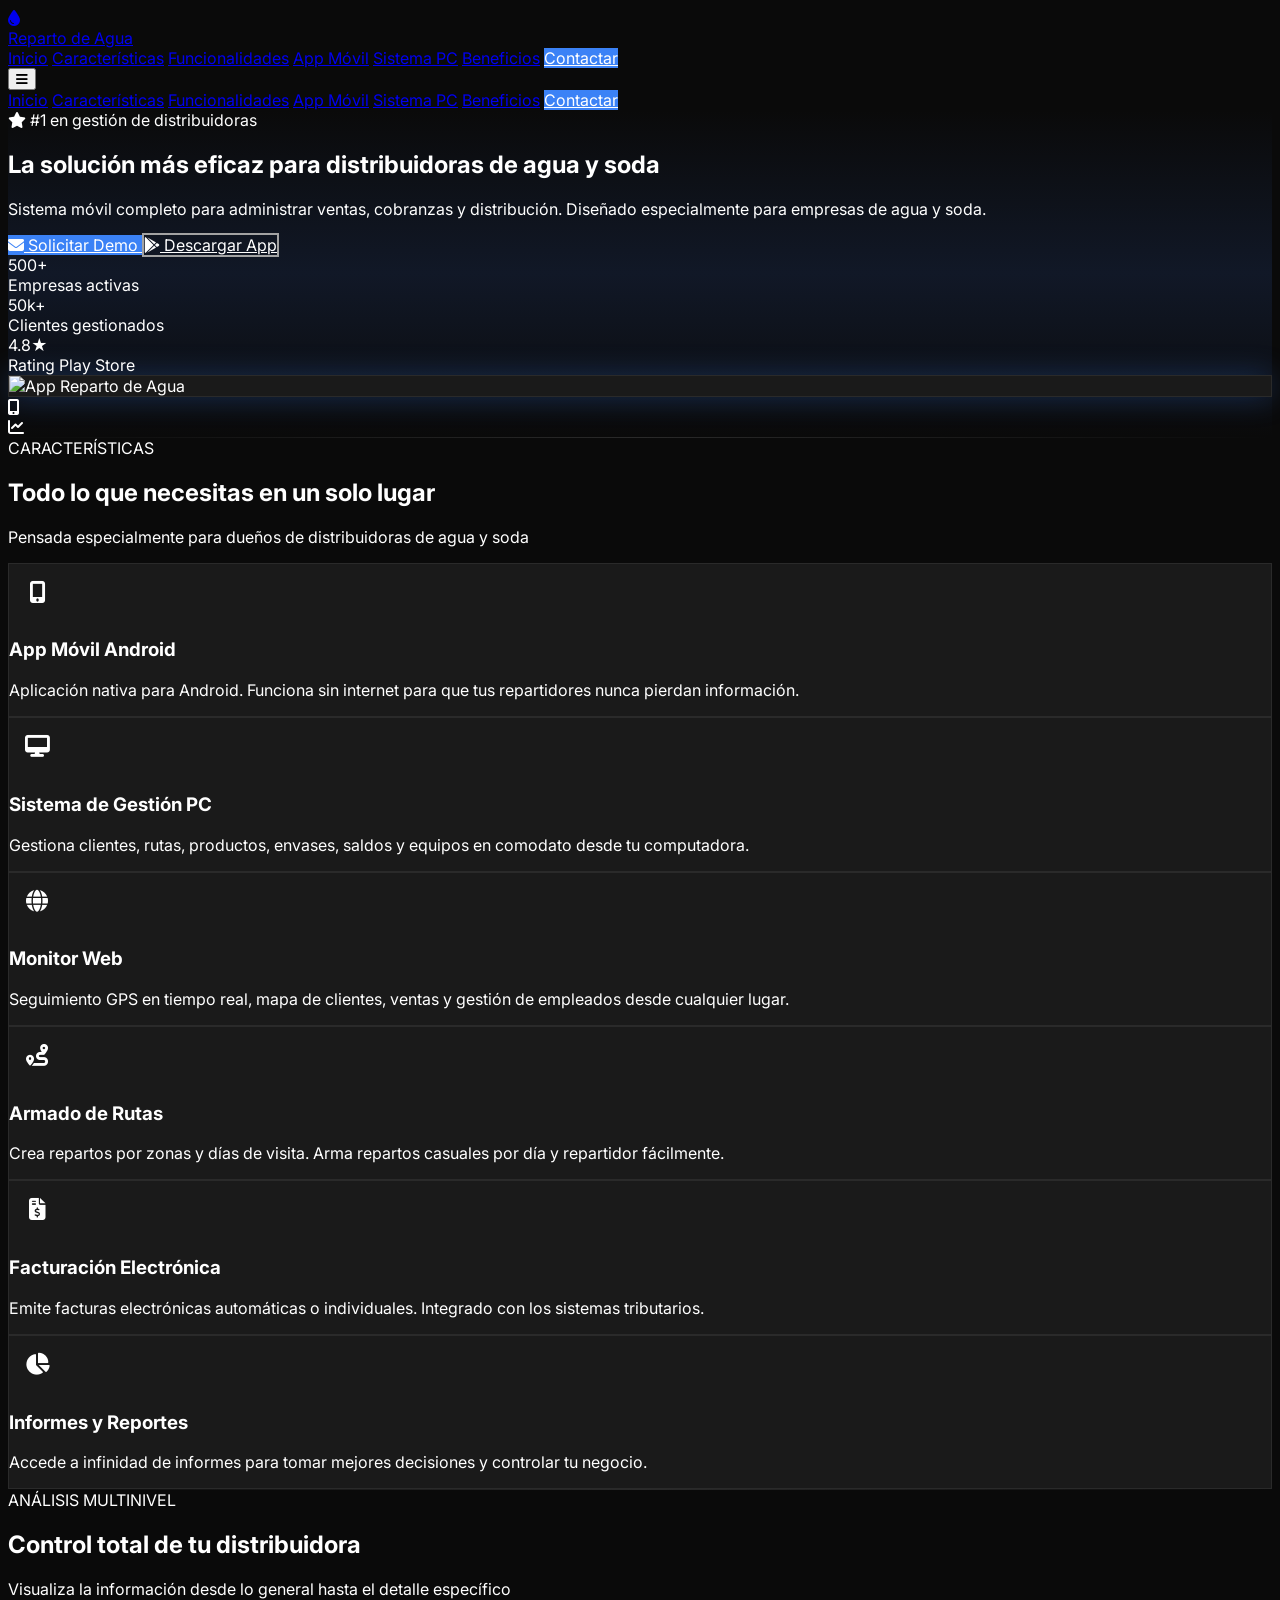
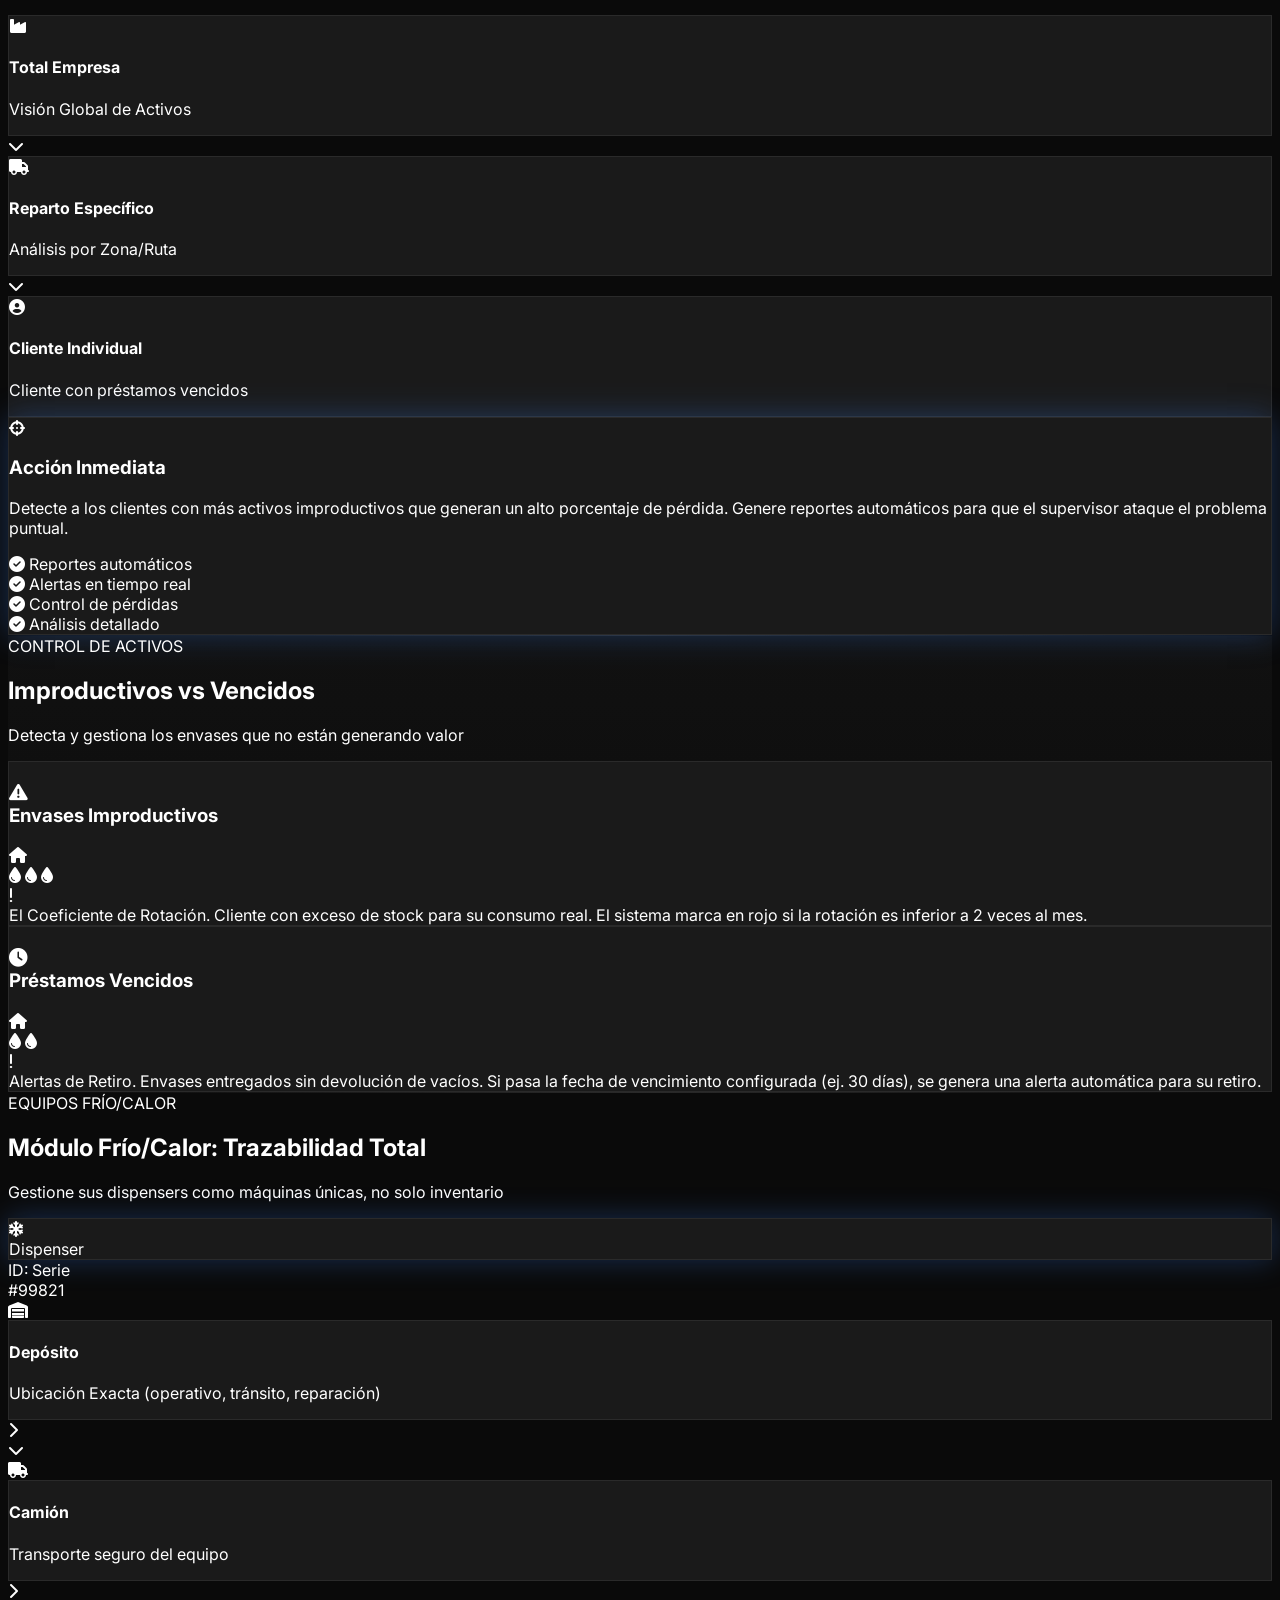
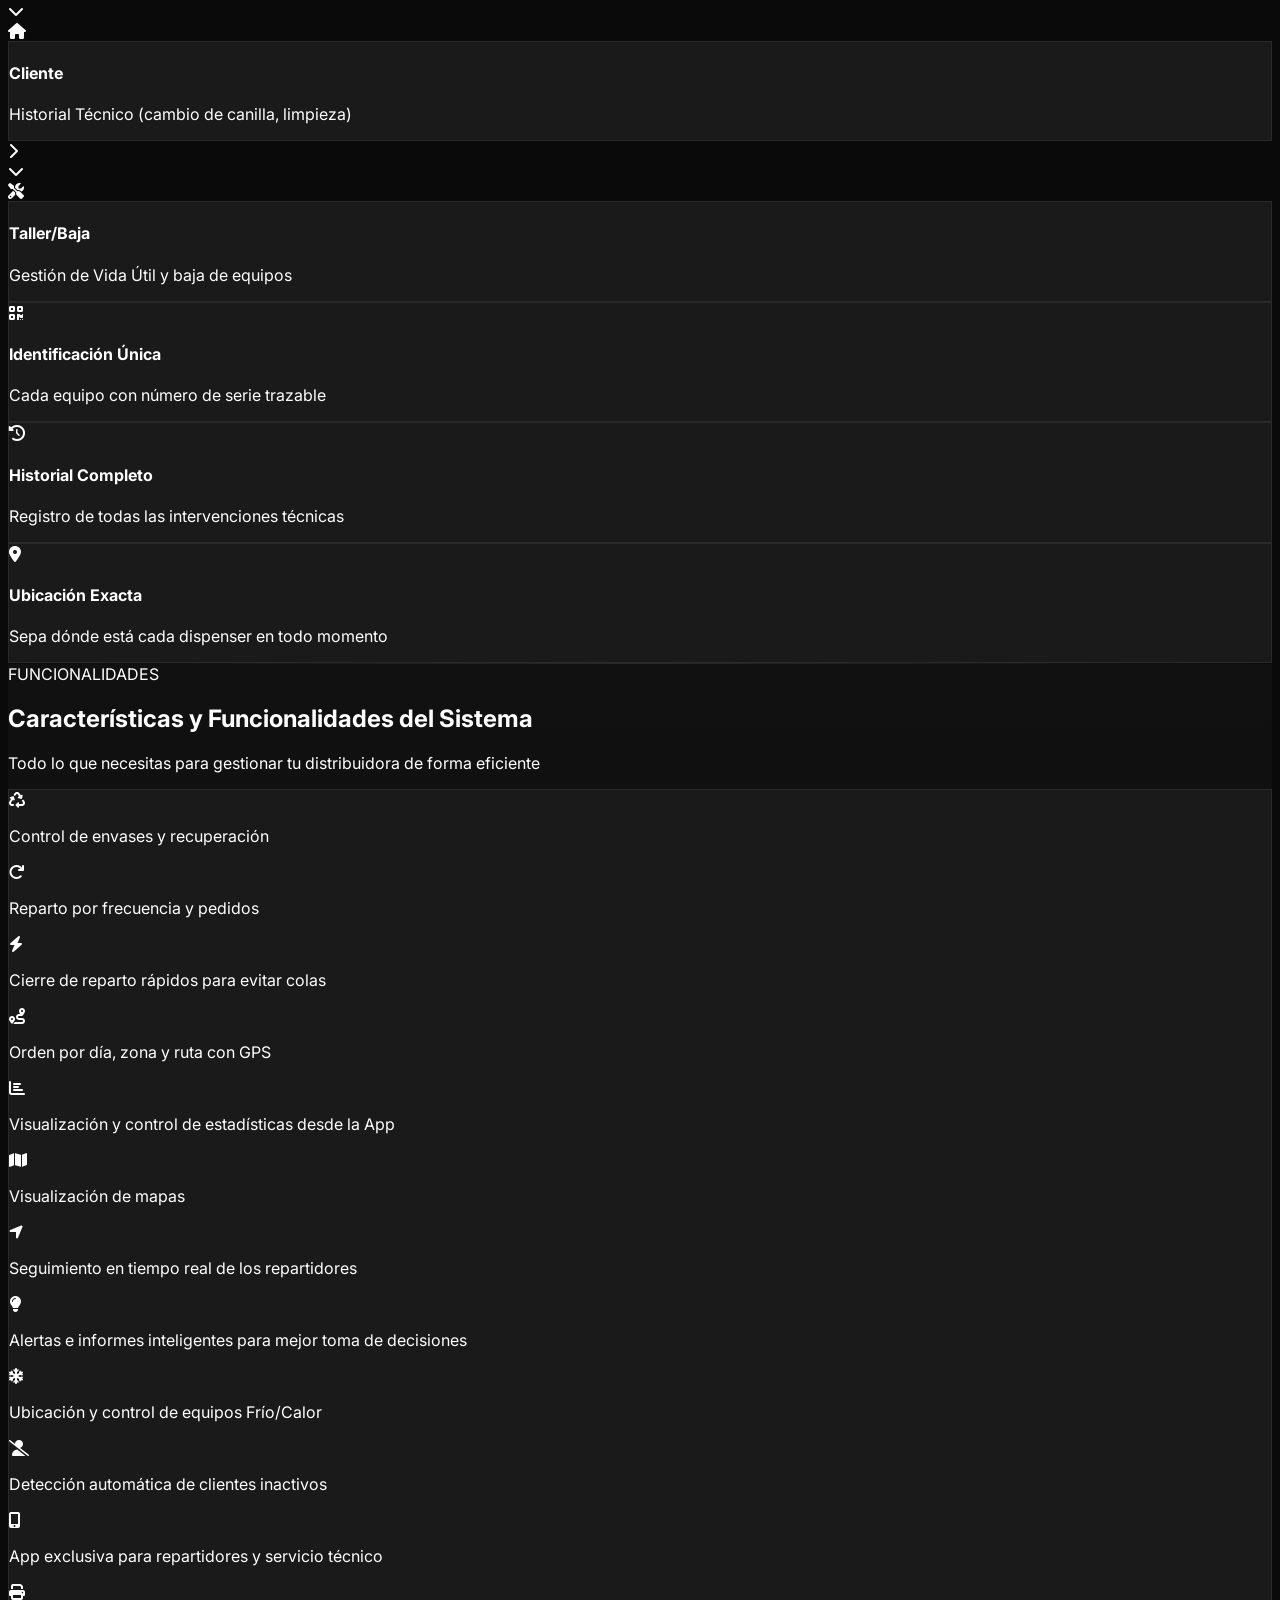
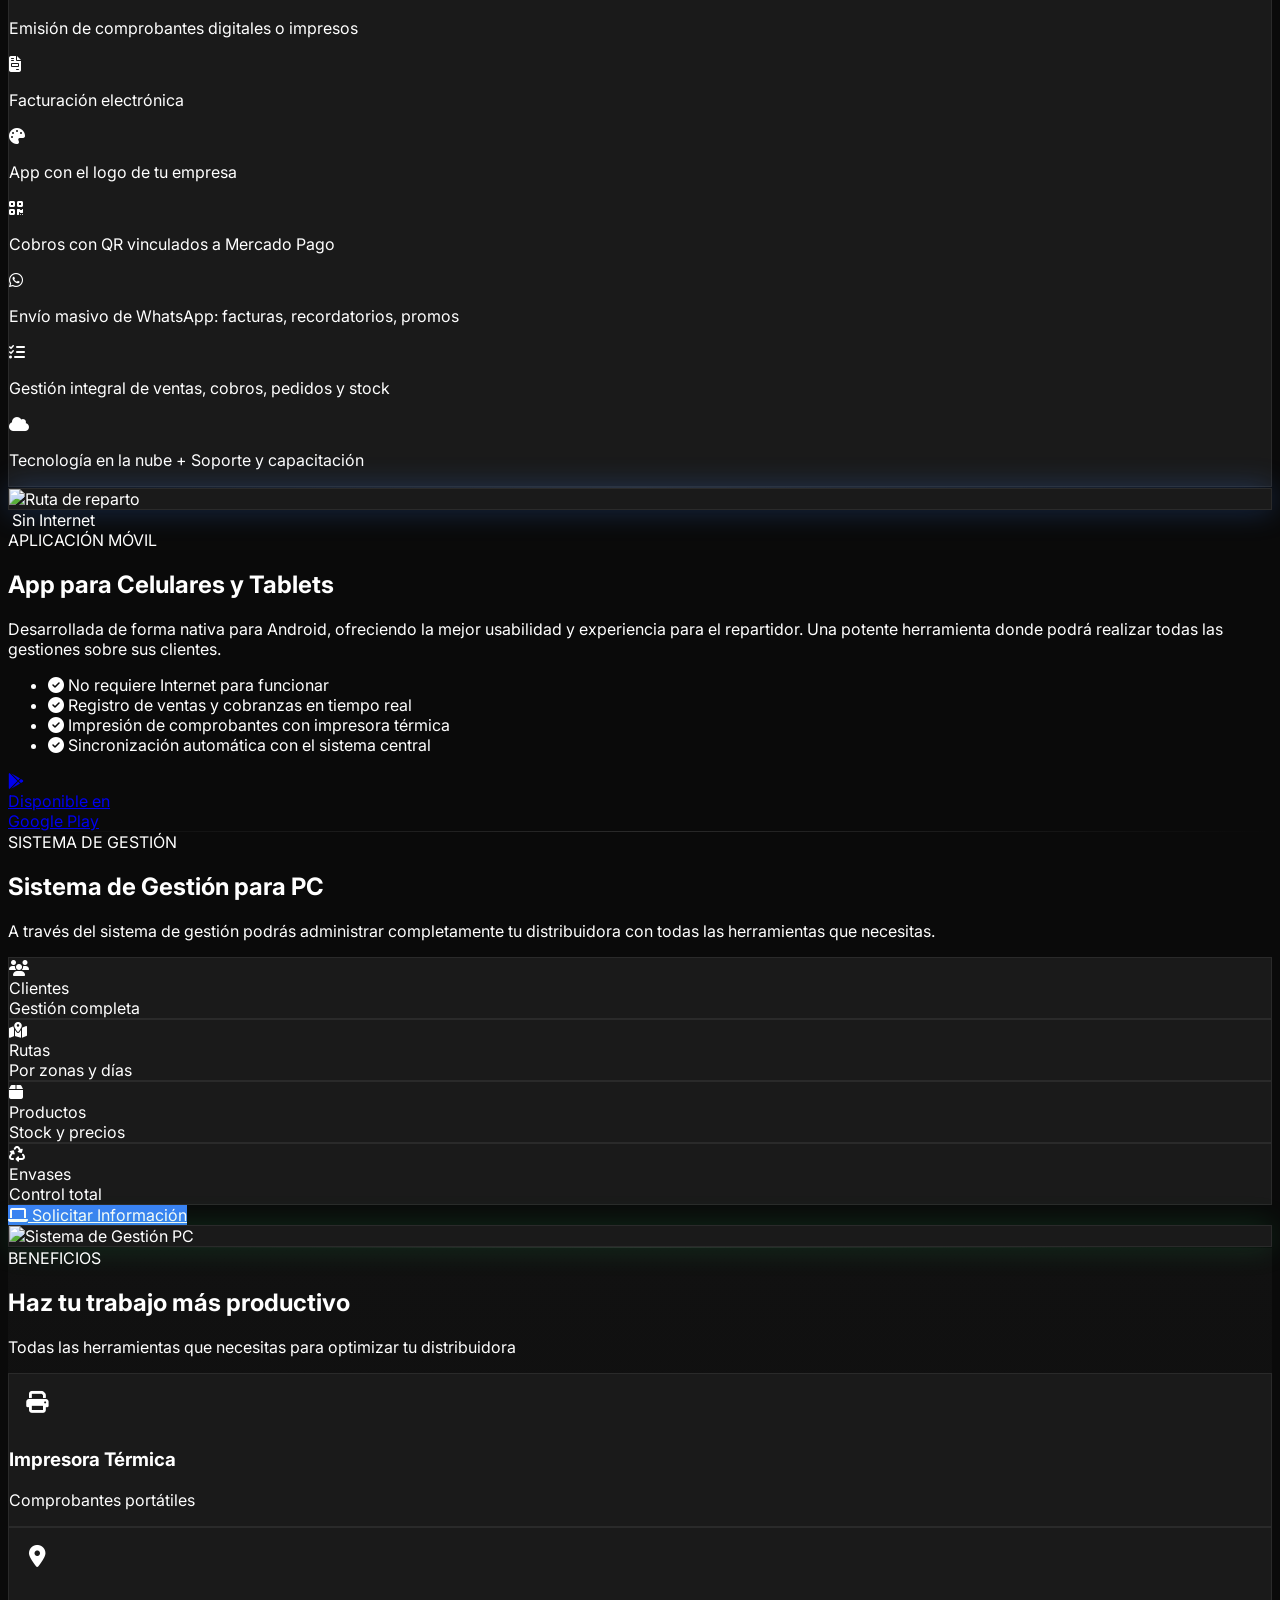
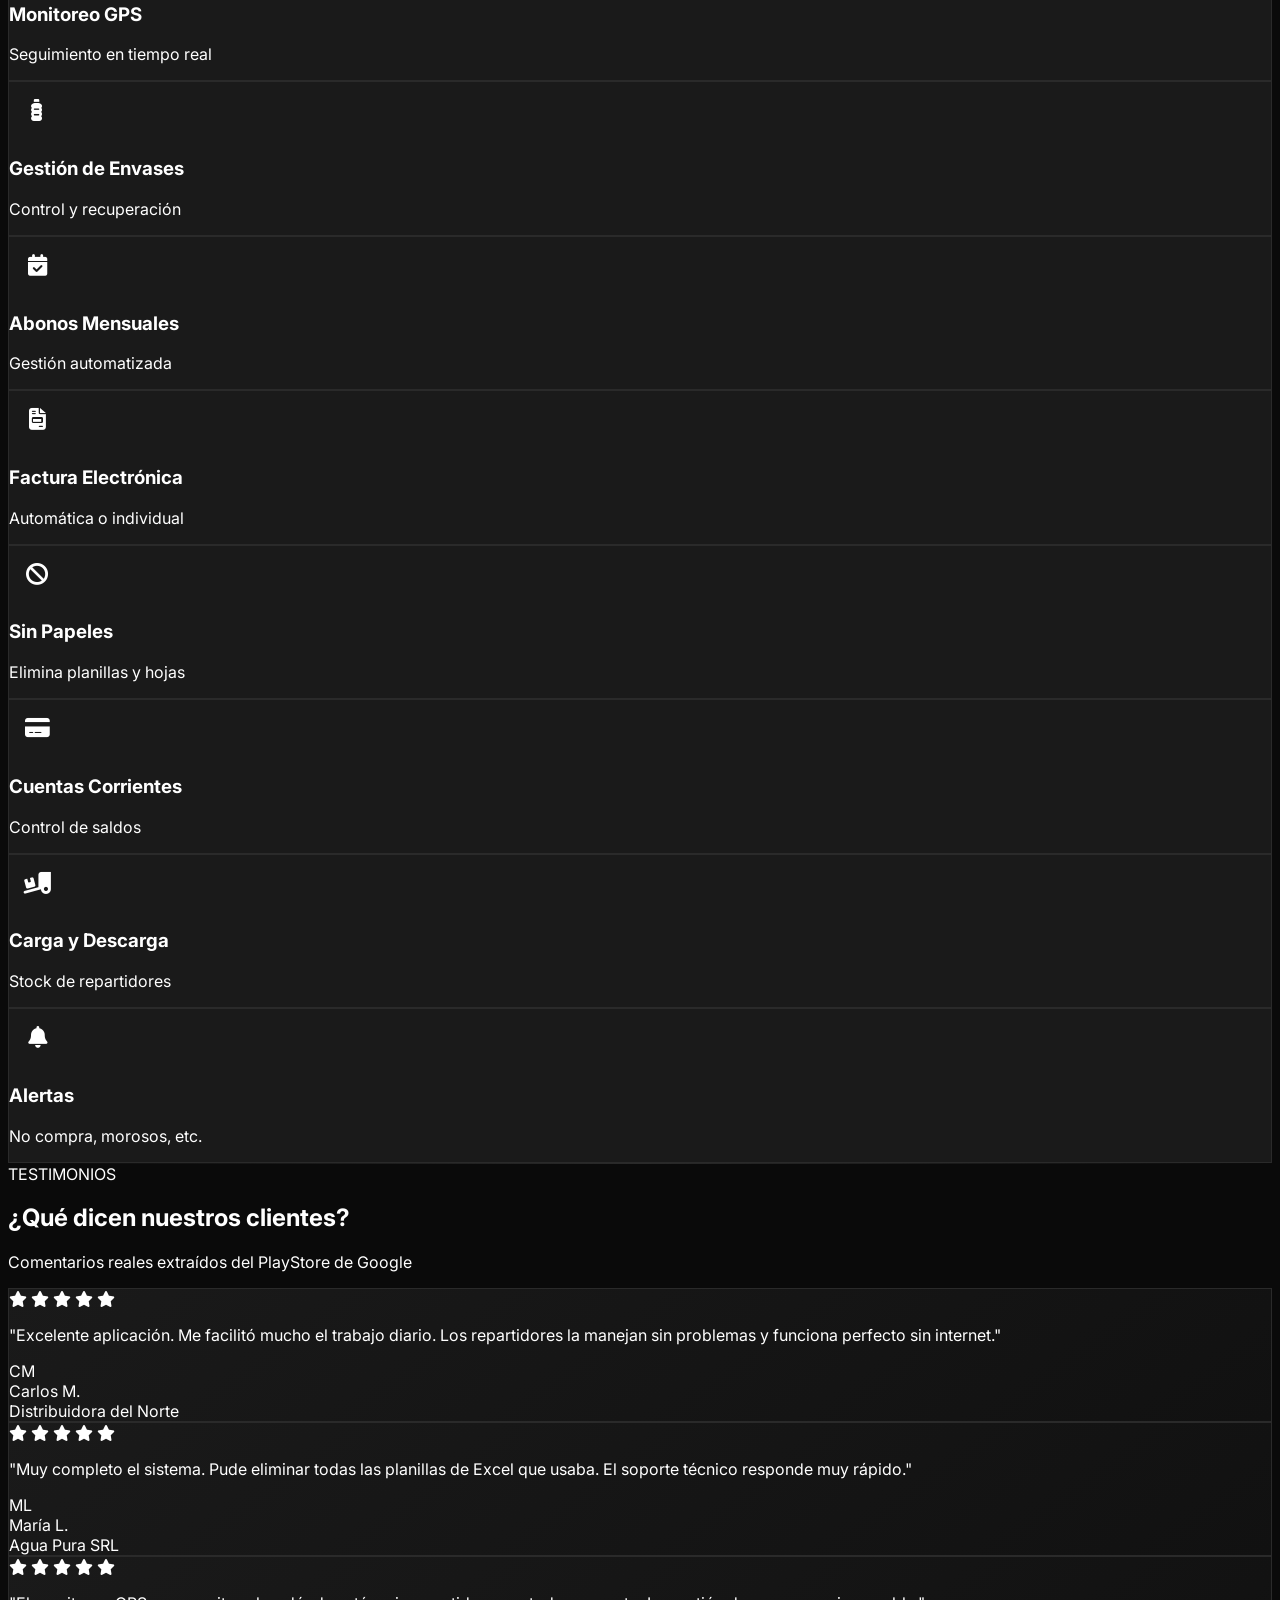
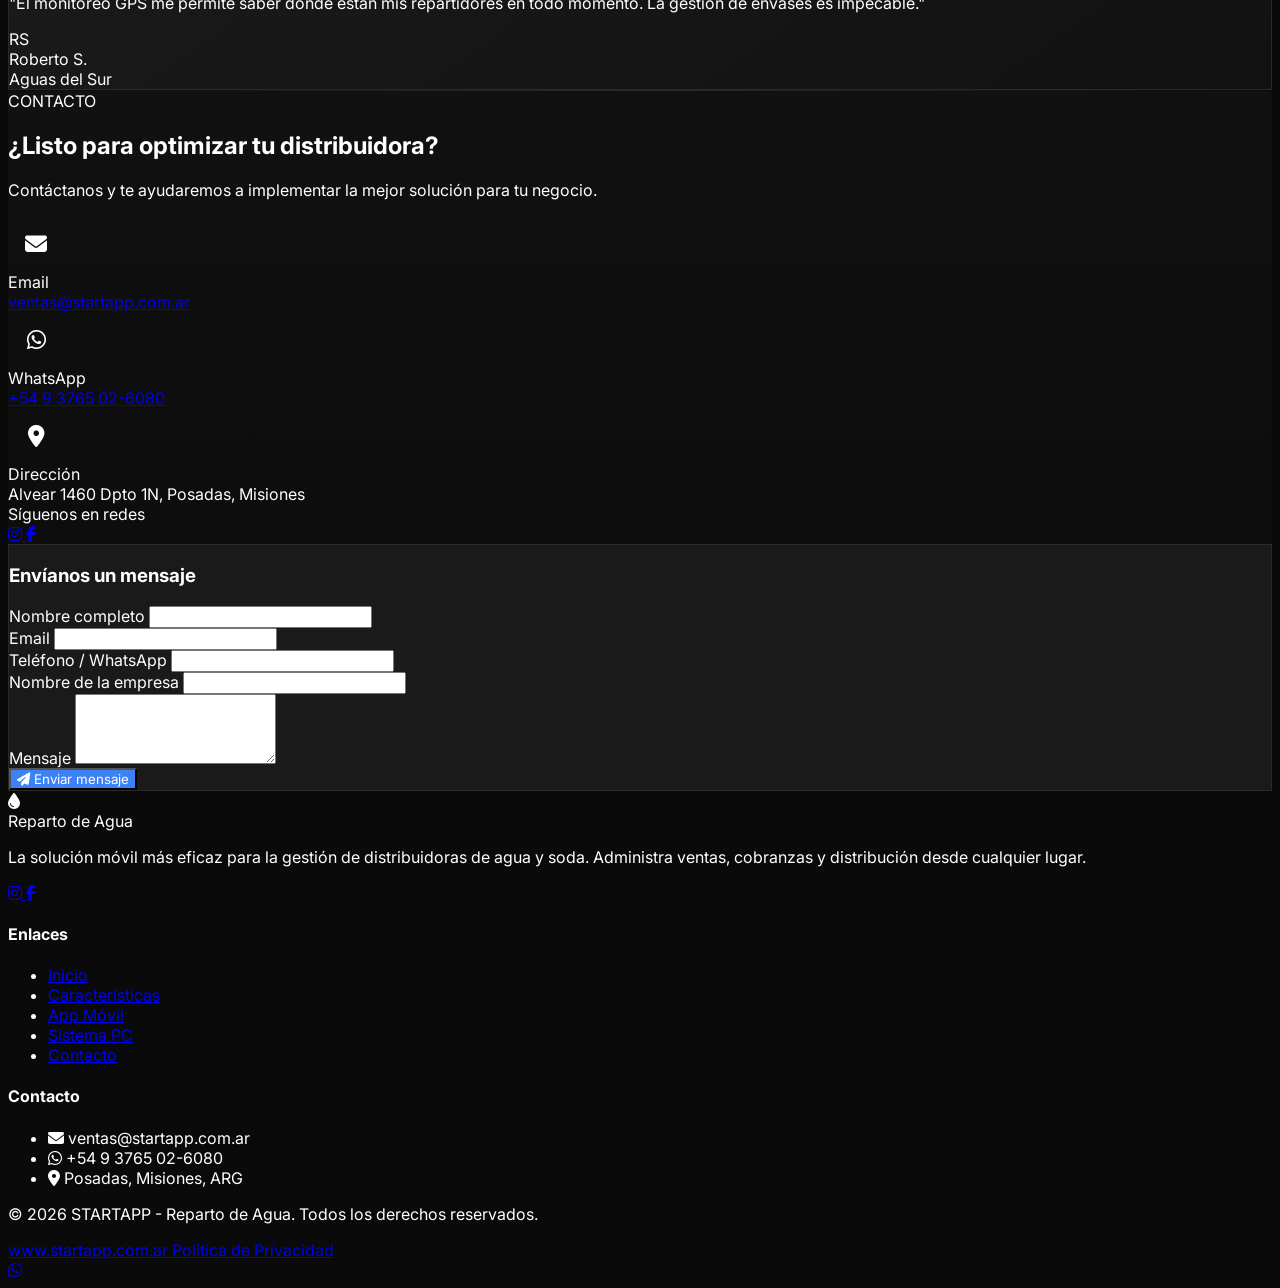
==== Reparto/home.html @ 6423d53f "Cambios" ====
<!DOCTYPE html>
<html lang="es">
<head>
    <meta charset="UTF-8">
    <meta name="viewport" content="width=device-width, initial-scale=1.0">
    <meta name="description" content="Reparto de Agua - La solución móvil más eficaz para la gestión de distribuidoras de agua y soda. Sistema de gestión, app móvil y monitoreo GPS.">
    <meta name="keywords" content="reparto de agua, distribuidora de agua, software de gestión, app repartidores, soda, envases">
    <title>Reparto de Agua | Gestión de Distribuidoras de Agua y Soda</title>
    
    <!-- Tailwind CSS CDN -->
    <script src="https://cdn.tailwindcss.com"></script>
    
    <!-- Google Fonts - Inter -->
    <link rel="preconnect" href="https://fonts.googleapis.com">
    <link rel="preconnect" href="https://fonts.gstatic.com" crossorigin>
    <link href="https://fonts.googleapis.com/css2?family=Inter:wght@300;400;500;600;700;800&display=swap" rel="stylesheet">
    
    <!-- Font Awesome para iconos -->
    <link rel="stylesheet" href="https://cdnjs.cloudflare.com/ajax/libs/font-awesome/6.5.1/css/all.min.css">
    
    <style>
        * {
            font-family: 'Inter', sans-serif;
        }
        
        :root {
            --bg-primary: #0a0a0a;
            --bg-secondary: #111111;
            --bg-card: #1a1a1a;
            --bg-card-hover: #222222;
            --text-primary: #ffffff;
            --text-secondary: #e5e5e5;
            --text-muted: #a3a3a3;
            --accent-blue: #3b82f6;
            --accent-blue-hover: #2563eb;
            --accent-green: #22c55e;
            --border-color: #2a2a2a;
        }
        
        body {
            background-color: var(--bg-primary);
            color: var(--text-primary);
        }
        
        .card-dark {
            background-color: var(--bg-card);
            border: 1px solid var(--border-color);
            transition: all 0.3s ease;
        }
        
        .card-dark:hover {
            background-color: var(--bg-card-hover);
            transform: translateY(-4px);
            box-shadow: 0 20px 40px rgba(0, 0, 0, 0.4);
        }
        
        .gradient-hero {
            background: linear-gradient(180deg, #0a0a0a 0%, #111827 50%, #0a0a0a 100%);
        }
        
        .gradient-section {
            background: linear-gradient(180deg, #111111 0%, #0a0a0a 100%);
        }
        
        .animate-float {
            animation: float 6s ease-in-out infinite;
        }
        
        @keyframes float {
            0%, 100% { transform: translateY(0px); }
            50% { transform: translateY(-15px); }
        }
        
        .section-fade {
            opacity: 0;
            transform: translateY(30px);
            transition: all 0.6s ease-out;
        }
        
        .section-fade.visible {
            opacity: 1;
            transform: translateY(0);
        }
        
        .nav-scrolled {
            background: rgba(10, 10, 10, 0.95);
            backdrop-filter: blur(10px);
            border-bottom: 1px solid var(--border-color);
        }
        
        .btn-primary {
            background: var(--accent-blue);
            color: white;
            transition: all 0.3s ease;
        }
        
        .btn-primary:hover {
            background: var(--accent-blue-hover);
            transform: translateY(-2px);
            box-shadow: 0 10px 30px rgba(59, 130, 246, 0.3);
        }
        
        .btn-outline {
            border: 2px solid var(--text-muted);
            color: var(--text-primary);
            transition: all 0.3s ease;
        }
        
        .btn-outline:hover {
            border-color: var(--accent-blue);
            color: var(--accent-blue);
            background: rgba(59, 130, 246, 0.1);
        }
        
        .icon-box {
            width: 56px;
            height: 56px;
            display: flex;
            align-items: center;
            justify-content: center;
            border-radius: 12px;
            font-size: 22px;
        }
        
        .glow-blue {
            box-shadow: 0 0 30px rgba(59, 130, 246, 0.3);
        }
        
        .testimonial-card {
            background: linear-gradient(145deg, #1a1a1a 0%, #111111 100%);
            border: 1px solid var(--border-color);
        }
        
        /* Scrollbar personalizado */
        ::-webkit-scrollbar {
            width: 8px;
        }
        
        ::-webkit-scrollbar-track {
            background: var(--bg-primary);
        }
        
        ::-webkit-scrollbar-thumb {
            background: var(--border-color);
            border-radius: 4px;
        }
        
        ::-webkit-scrollbar-thumb:hover {
            background: #404040;
        }
        
        .divider {
            height: 1px;
            background: linear-gradient(90deg, transparent, var(--border-color), transparent);
        }
    </style>
</head>
<body>
    
    <!-- ============================================
         NAVEGACIÓN
         ============================================ -->
    <nav id="navbar" class="fixed top-0 left-0 right-0 z-50 transition-all duration-300 bg-black/80 backdrop-blur-md border-b border-white/10">
        <div class="max-w-7xl mx-auto px-4 sm:px-6 lg:px-8">
            <div class="flex items-center justify-between h-16">
                <!-- Logo -->
                <a href="#inicio" class="flex items-center space-x-3">
                    <div class="w-10 h-10 bg-blue-600 rounded-lg flex items-center justify-center">
                        <i class="fas fa-tint text-xl text-white"></i>
                    </div>
                    <span class="text-lg font-bold text-white">Reparto de Agua</span>
                </a>
                
                <!-- Menú Desktop -->
                <div class="hidden md:flex items-center space-x-8">
                    <a href="#inicio" class="text-gray-300 hover:text-white font-medium transition-colors">Inicio</a>
                    <a href="#caracteristicas" class="text-gray-300 hover:text-white font-medium transition-colors">Características</a>
                    <a href="#funcionalidades" class="text-gray-300 hover:text-white font-medium transition-colors">Funcionalidades</a>
                    <a href="#app" class="text-gray-300 hover:text-white font-medium transition-colors">App Móvil</a>
                    <a href="#sistema" class="text-gray-300 hover:text-white font-medium transition-colors">Sistema PC</a>
                    <a href="#beneficios" class="text-gray-300 hover:text-white font-medium transition-colors">Beneficios</a>
                    <a href="#contacto" class="btn-primary px-5 py-2 rounded-lg font-semibold">
                        Contactar
                    </a>
                </div>
                
                <!-- Botón Menú Móvil -->
                <button id="mobile-menu-btn" class="md:hidden text-white p-2">
                    <i class="fas fa-bars text-xl"></i>
                </button>
            </div>
        </div>
        
        <!-- Menú Móvil -->
        <div id="mobile-menu" class="hidden md:hidden bg-black/95 border-t border-white/10">
            <div class="px-4 py-4 space-y-3">
                <a href="#inicio" class="block text-gray-300 hover:text-white font-medium py-2 mobile-nav-link">Inicio</a>
                <a href="#caracteristicas" class="block text-gray-300 hover:text-white font-medium py-2 mobile-nav-link">Características</a>
                <a href="#funcionalidades" class="block text-gray-300 hover:text-white font-medium py-2 mobile-nav-link">Funcionalidades</a>
                <a href="#app" class="block text-gray-300 hover:text-white font-medium py-2 mobile-nav-link">App Móvil</a>
                <a href="#sistema" class="block text-gray-300 hover:text-white font-medium py-2 mobile-nav-link">Sistema PC</a>
                <a href="#beneficios" class="block text-gray-300 hover:text-white font-medium py-2 mobile-nav-link">Beneficios</a>
                <a href="#contacto" class="block btn-primary px-5 py-3 rounded-lg font-semibold text-center mt-4">Contactar</a>
            </div>
        </div>
    </nav>

    <!-- ============================================
         HERO SECTION
         ============================================ -->
    <section id="inicio" class="gradient-hero min-h-screen flex items-center pt-16">
        <div class="max-w-7xl mx-auto px-4 sm:px-6 lg:px-8 py-20">
            <div class="grid lg:grid-cols-2 gap-12 items-center">
                <!-- Texto Hero -->
                <div>
                    <span class="inline-flex items-center bg-blue-600/20 border border-blue-500/30 text-blue-400 px-4 py-2 rounded-full text-sm font-medium mb-6">
                        <i class="fas fa-star mr-2"></i> #1 en gestión de distribuidoras
                    </span>
                    <h1 class="text-4xl md:text-5xl lg:text-6xl font-bold leading-tight mb-6 text-white">
                        La solución más eficaz para 
                        <span class="text-blue-400">distribuidoras de agua y soda</span>
                    </h1>
                    <p class="text-xl text-gray-300 mb-8 leading-relaxed">
                        Sistema móvil completo para administrar ventas, cobranzas y distribución. 
                        Diseñado especialmente para empresas de agua y soda.
                    </p>
                    <div class="flex flex-col sm:flex-row gap-4">
                        <a href="#contacto" class="btn-primary px-8 py-4 rounded-lg font-bold text-center">
                            <i class="fas fa-envelope mr-2"></i> Solicitar Demo
                        </a>
                        <a href="https://play.google.com/store/apps/details?id=com.startapp.repartos.ui" target="_blank" class="btn-outline px-8 py-4 rounded-lg font-bold text-center">
                            <i class="fab fa-google-play mr-2"></i> Descargar App
                        </a>
                    </div>
                    
                    <!-- Stats -->
                    <div class="grid grid-cols-3 gap-6 mt-12 pt-8 border-t border-white/10">
                        <div>
                            <div class="text-3xl font-bold text-white">500+</div>
                            <div class="text-gray-400 text-sm">Empresas activas</div>
                        </div>
                        <div>
                            <div class="text-3xl font-bold text-white">50k+</div>
                            <div class="text-gray-400 text-sm">Clientes gestionados</div>
                        </div>
                        <div>
                            <div class="text-3xl font-bold text-white">4.8★</div>
                            <div class="text-gray-400 text-sm">Rating Play Store</div>
                        </div>
                    </div>
                </div>
                
                <!-- Imagen Hero -->
                <div class="relative">
                    <div class="animate-float">
                        <div class="card-dark rounded-2xl p-6 glow-blue">
                            <img src="https://www.repartodeagua.com/img/home/home_tablet.png" alt="App Reparto de Agua" class="w-full rounded-xl">
                        </div>
                    </div>
                    <!-- Elementos decorativos -->
                    <div class="absolute -bottom-4 -left-4 bg-blue-600 rounded-xl p-3 shadow-xl hidden lg:block">
                        <i class="fas fa-mobile-alt text-white text-2xl"></i>
                    </div>
                    <div class="absolute -top-4 -right-4 bg-green-600 rounded-xl p-3 shadow-xl hidden lg:block">
                        <i class="fas fa-chart-line text-white text-2xl"></i>
                    </div>
                </div>
            </div>
        </div>
    </section>

    <!-- Divider -->
    <div class="divider"></div>

    <!-- ============================================
         SECCIÓN CARACTERÍSTICAS
         ============================================ -->
    <section id="caracteristicas" class="py-24 bg-black">
        <div class="max-w-7xl mx-auto px-4 sm:px-6 lg:px-8">
            <div class="text-center mb-16 section-fade">
                <span class="inline-flex items-center bg-blue-600/20 border border-blue-500/30 text-blue-400 px-4 py-2 rounded-full text-sm font-semibold mb-4">
                    CARACTERÍSTICAS
                </span>
                <h2 class="text-3xl md:text-4xl font-bold text-white mb-4">
                    Todo lo que necesitas en un solo lugar
                </h2>
                <p class="text-xl text-gray-400 max-w-3xl mx-auto">
                    Pensada especialmente para dueños de distribuidoras de agua y soda
                </p>
            </div>
            
            <div class="grid md:grid-cols-2 lg:grid-cols-3 gap-6">
                <!-- Característica 1 -->
                <div class="card-dark rounded-xl p-6 section-fade">
                    <div class="icon-box bg-blue-600/20 text-blue-400 mb-5">
                        <i class="fas fa-mobile-alt"></i>
                    </div>
                    <h3 class="text-xl font-bold text-white mb-3">App Móvil Android</h3>
                    <p class="text-gray-400">
                        Aplicación nativa para Android. Funciona sin internet para que tus repartidores nunca pierdan información.
                    </p>
                </div>
                
                <!-- Característica 2 -->
                <div class="card-dark rounded-xl p-6 section-fade">
                    <div class="icon-box bg-green-600/20 text-green-400 mb-5">
                        <i class="fas fa-desktop"></i>
                    </div>
                    <h3 class="text-xl font-bold text-white mb-3">Sistema de Gestión PC</h3>
                    <p class="text-gray-400">
                        Gestiona clientes, rutas, productos, envases, saldos y equipos en comodato desde tu computadora.
                    </p>
                </div>
                
                <!-- Característica 3 -->
                <div class="card-dark rounded-xl p-6 section-fade">
                    <div class="icon-box bg-purple-600/20 text-purple-400 mb-5">
                        <i class="fas fa-globe"></i>
                    </div>
                    <h3 class="text-xl font-bold text-white mb-3">Monitor Web</h3>
                    <p class="text-gray-400">
                        Seguimiento GPS en tiempo real, mapa de clientes, ventas y gestión de empleados desde cualquier lugar.
                    </p>
                </div>
                
                <!-- Característica 4 -->
                <div class="card-dark rounded-xl p-6 section-fade">
                    <div class="icon-box bg-orange-600/20 text-orange-400 mb-5">
                        <i class="fas fa-route"></i>
                    </div>
                    <h3 class="text-xl font-bold text-white mb-3">Armado de Rutas</h3>
                    <p class="text-gray-400">
                        Crea repartos por zonas y días de visita. Arma repartos casuales por día y repartidor fácilmente.
                    </p>
                </div>
                
                <!-- Característica 5 -->
                <div class="card-dark rounded-xl p-6 section-fade">
                    <div class="icon-box bg-red-600/20 text-red-400 mb-5">
                        <i class="fas fa-file-invoice-dollar"></i>
                    </div>
                    <h3 class="text-xl font-bold text-white mb-3">Facturación Electrónica</h3>
                    <p class="text-gray-400">
                        Emite facturas electrónicas automáticas o individuales. Integrado con los sistemas tributarios.
                    </p>
                </div>
                
                <!-- Característica 6 -->
                <div class="card-dark rounded-xl p-6 section-fade">
                    <div class="icon-box bg-teal-600/20 text-teal-400 mb-5">
                        <i class="fas fa-chart-pie"></i>
                    </div>
                    <h3 class="text-xl font-bold text-white mb-3">Informes y Reportes</h3>
                    <p class="text-gray-400">
                        Accede a infinidad de informes para tomar mejores decisiones y controlar tu negocio.
                    </p>
                </div>
            </div>
        </div>
    </section>

    <!-- Divider -->
    <div class="divider"></div>

    <!-- ============================================
         SECCIÓN ANÁLISIS MULTINIVEL
         ============================================ -->
    <section id="analisis" class="py-24 bg-black">
        <div class="max-w-7xl mx-auto px-4 sm:px-6 lg:px-8">
            <div class="text-center mb-16 section-fade">
                <span class="inline-flex items-center bg-purple-600/20 border border-purple-500/30 text-purple-400 px-4 py-2 rounded-full text-sm font-semibold mb-4">
                    ANÁLISIS MULTINIVEL
                </span>
                <h2 class="text-3xl md:text-4xl font-bold text-white mb-4">
                    Control total de tu distribuidora
                </h2>
                <p class="text-xl text-gray-400 max-w-3xl mx-auto">
                    Visualiza la información desde lo general hasta el detalle específico
                </p>
            </div>
            
            <div class="grid lg:grid-cols-2 gap-12 items-center">
                <!-- Diagrama de flujo jerárquico -->
                <div class="section-fade">
                    <div class="flex flex-col items-center space-y-4">
                        <!-- Nivel 1: Total Empresa -->
                        <div class="card-dark rounded-xl p-5 w-full max-w-sm flex items-center space-x-4 border-l-4 border-purple-500">
                            <div class="w-14 h-14 bg-purple-600/20 rounded-lg flex items-center justify-center flex-shrink-0">
                                <i class="fas fa-industry text-purple-400 text-2xl"></i>
                            </div>
                            <div>
                                <h4 class="text-white font-bold text-lg">Total Empresa</h4>
                                <p class="text-gray-400 text-sm">Visión Global de Activos</p>
                            </div>
                        </div>
                        
                        <!-- Flecha 1 -->
                        <div class="flex flex-col items-center">
                            <div class="w-0.5 h-6 bg-purple-500"></div>
                            <i class="fas fa-chevron-down text-purple-400 text-xl"></i>
                        </div>
                        
                        <!-- Nivel 2: Reparto Específico -->
                        <div class="card-dark rounded-xl p-5 w-full max-w-sm flex items-center space-x-4 border-l-4 border-purple-500">
                            <div class="w-14 h-14 bg-purple-600/20 rounded-lg flex items-center justify-center flex-shrink-0">
                                <i class="fas fa-truck text-purple-400 text-2xl"></i>
                            </div>
                            <div>
                                <h4 class="text-white font-bold text-lg">Reparto Específico</h4>
                                <p class="text-gray-400 text-sm">Análisis por Zona/Ruta</p>
                            </div>
                        </div>
                        
                        <!-- Flecha 2 -->
                        <div class="flex flex-col items-center">
                            <div class="w-0.5 h-6 bg-purple-500"></div>
                            <i class="fas fa-chevron-down text-purple-400 text-xl"></i>
                        </div>
                        
                        <!-- Nivel 3: Cliente Individual -->
                        <div class="card-dark rounded-xl p-5 w-full max-w-sm flex items-center space-x-4 border-l-4 border-purple-500">
                            <div class="w-14 h-14 bg-purple-600/20 rounded-lg flex items-center justify-center flex-shrink-0">
                                <i class="fas fa-user-circle text-purple-400 text-2xl"></i>
                            </div>
                            <div>
                                <h4 class="text-white font-bold text-lg">Cliente Individual</h4>
                                <p class="text-gray-400 text-sm">Cliente con préstamos vencidos</p>
                            </div>
                        </div>
                    </div>
                </div>
                
                <!-- Tarjeta Acción Inmediata -->
                <div class="section-fade">
                    <div class="card-dark rounded-2xl p-8 border border-blue-500/30 glow-blue">
                        <div class="flex items-center space-x-4 mb-6">
                            <div class="w-14 h-14 bg-blue-600/20 rounded-xl flex items-center justify-center">
                                <i class="fas fa-crosshairs text-blue-400 text-2xl"></i>
                            </div>
                            <h3 class="text-2xl font-bold text-white">Acción Inmediata</h3>
                        </div>
                        <p class="text-gray-300 text-lg leading-relaxed">
                            Detecte a los clientes con más activos improductivos que generan un alto porcentaje de pérdida. 
                            Genere reportes automáticos para que el supervisor ataque el problema puntual.
                        </p>
                        
                        <!-- Características adicionales -->
                        <div class="mt-8 pt-6 border-t border-white/10">
                            <div class="grid grid-cols-2 gap-4">
                                <div class="flex items-center space-x-3">
                                    <i class="fas fa-check-circle text-green-500 text-lg"></i>
                                    <span class="text-gray-300 text-sm">Reportes automáticos</span>
                                </div>
                                <div class="flex items-center space-x-3">
                                    <i class="fas fa-check-circle text-green-500 text-lg"></i>
                                    <span class="text-gray-300 text-sm">Alertas en tiempo real</span>
                                </div>
                                <div class="flex items-center space-x-3">
                                    <i class="fas fa-check-circle text-green-500 text-lg"></i>
                                    <span class="text-gray-300 text-sm">Control de pérdidas</span>
                                </div>
                                <div class="flex items-center space-x-3">
                                    <i class="fas fa-check-circle text-green-500 text-lg"></i>
                                    <span class="text-gray-300 text-sm">Análisis detallado</span>
                                </div>
                            </div>
                        </div>
                    </div>
                </div>
            </div>
        </div>
    </section>

    <!-- Divider -->
    <div class="divider"></div>

    <!-- ============================================
         SECCIÓN CONTROL DE ACTIVOS
         ============================================ -->
    <section id="control-activos" class="py-24 gradient-section">
        <div class="max-w-7xl mx-auto px-4 sm:px-6 lg:px-8">
            <div class="text-center mb-16 section-fade">
                <span class="inline-flex items-center bg-red-600/20 border border-red-500/30 text-red-400 px-4 py-2 rounded-full text-sm font-semibold mb-4">
                    CONTROL DE ACTIVOS
                </span>
                <h2 class="text-3xl md:text-4xl font-bold text-white mb-4">
                    Improductivos vs Vencidos
                </h2>
                <p class="text-xl text-gray-400 max-w-3xl mx-auto">
                    Detecta y gestiona los envases que no están generando valor
                </p>
            </div>
            
            <div class="grid md:grid-cols-2 gap-8">
                <!-- Tarjeta Envases Improductivos -->
                <div class="card-dark rounded-2xl p-8 section-fade border-l-4 border-red-500">
                    <h3 class="text-xl font-bold text-white mb-6 flex items-center">
                        <div class="w-10 h-10 bg-red-600/20 rounded-lg flex items-center justify-center mr-3">
                            <i class="fas fa-exclamation-triangle text-red-400"></i>
                        </div>
                        Envases Improductivos
                    </h3>
                    
                    <div class="flex justify-center mb-6">
                        <div class="relative bg-white/5 rounded-xl p-6">
                            <div class="flex items-end space-x-3">
                                <div class="text-5xl text-gray-400">
                                    <i class="fas fa-home"></i>
                                </div>
                                <div class="flex space-x-1">
                                    <i class="fas fa-tint text-blue-400 text-2xl"></i>
                                    <i class="fas fa-tint text-blue-400 text-2xl"></i>
                                    <i class="fas fa-tint text-blue-400 text-2xl"></i>
                                </div>
                            </div>
                            <div class="absolute -bottom-2 -right-2 bg-red-500 rounded-full w-8 h-8 flex items-center justify-center shadow-lg">
                                <i class="fas fa-exclamation text-white text-sm"></i>
                            </div>
                        </div>
                    </div>
                    
                    <div class="text-gray-300 leading-relaxed">
                        <span class="font-bold text-red-400">El Coeficiente de Rotación.</span> 
                        Cliente con exceso de stock para su consumo real. El sistema marca en rojo si la rotación es inferior a 2 veces al mes.
                    </div>
                </div>
                
                <!-- Tarjeta Préstamos Vencidos -->
                <div class="card-dark rounded-2xl p-8 section-fade border-l-4 border-orange-500">
                    <h3 class="text-xl font-bold text-white mb-6 flex items-center">
                        <div class="w-10 h-10 bg-orange-600/20 rounded-lg flex items-center justify-center mr-3">
                            <i class="fas fa-clock text-orange-400"></i>
                        </div>
                        Préstamos Vencidos
                    </h3>
                    
                    <div class="flex justify-center mb-6">
                        <div class="relative bg-white/5 rounded-xl p-6">
                            <div class="flex items-end space-x-3">
                                <div class="text-5xl text-gray-400">
                                    <i class="fas fa-home"></i>
                                </div>
                                <div class="flex space-x-1">
                                    <i class="fas fa-tint text-blue-400 text-2xl"></i>
                                    <i class="fas fa-tint text-blue-400 text-2xl"></i>
                                </div>
                            </div>
                            <div class="absolute -bottom-2 -right-2 bg-orange-500 rounded-full w-8 h-8 flex items-center justify-center shadow-lg">
                                <i class="fas fa-exclamation text-white text-sm"></i>
                            </div>
                        </div>
                    </div>
                    
                    <div class="text-gray-300 leading-relaxed">
                        <span class="font-bold text-orange-400 italic">Alertas de Retiro.</span> 
                        Envases entregados sin devolución de vacíos. Si pasa la fecha de vencimiento configurada (ej. 30 días), se genera una alerta automática para su retiro.
                    </div>
                </div>
            </div>
        </div>
    </section>

    <!-- Divider -->
    <div class="divider"></div>

    <!-- ============================================
         SECCIÓN MÓDULO FRÍO/CALOR - TRAZABILIDAD
         ============================================ -->
    <section id="trazabilidad" class="py-24 bg-black">
        <div class="max-w-7xl mx-auto px-4 sm:px-6 lg:px-8">
            <!-- Encabezado -->
            <div class="text-center mb-16 section-fade">
                <span class="inline-flex items-center bg-cyan-600/20 border border-cyan-500/30 text-cyan-400 px-4 py-2 rounded-full text-sm font-semibold mb-4">
                    EQUIPOS FRÍO/CALOR
                </span>
                <h2 class="text-3xl md:text-4xl font-bold text-white mb-4">
                    Módulo Frío/Calor: Trazabilidad Total
                </h2>
                <p class="text-xl text-gray-400 max-w-3xl mx-auto">
                    Gestione sus dispensers como máquinas únicas, no solo inventario
                </p>
            </div>
            
            <!-- Dispenser central con ID -->
            <div class="flex justify-center mb-16 section-fade">
                <div class="relative">
                    <div class="card-dark rounded-2xl p-8 glow-blue">
                        <div class="text-center">
                            <i class="fas fa-snowflake text-6xl text-cyan-400 mb-2"></i>
                            <div class="text-white font-semibold">Dispenser</div>
                        </div>
                    </div>
                    <!-- Etiqueta ID Serie -->
                    <div class="absolute -top-3 -right-3 bg-blue-600 rounded-lg px-3 py-2 shadow-lg transform rotate-6">
                        <div class="text-xs text-blue-200">ID: Serie</div>
                        <div class="text-white font-bold">#99821</div>
                    </div>
                </div>
            </div>
            
            <!-- Flujo de proceso horizontal -->
            <div class="section-fade">
                <div class="flex flex-col lg:flex-row items-center justify-center gap-4 lg:gap-0">
                    
                    <!-- Paso 1: Depósito -->
                    <div class="flex flex-col items-center w-full lg:w-auto">
                        <div class="w-20 h-20 bg-gradient-to-br from-blue-500 to-blue-700 rounded-full flex items-center justify-center mb-4 shadow-lg shadow-blue-500/30">
                            <i class="fas fa-warehouse text-white text-2xl"></i>
                        </div>
                        <div class="card-dark rounded-xl p-5 w-full lg:w-56 text-center">
                            <h4 class="font-bold text-white mb-2">Depósito</h4>
                            <p class="text-gray-400 text-sm">Ubicación Exacta (operativo, tránsito, reparación)</p>
                        </div>
                    </div>
                    
                    <!-- Flecha 1 -->
                    <div class="hidden lg:flex items-center px-4">
                        <div class="w-12 h-0.5 bg-gradient-to-r from-blue-500 to-blue-400"></div>
                        <i class="fas fa-chevron-right text-blue-400 text-lg -ml-1"></i>
                    </div>
                    <div class="lg:hidden py-2">
                        <i class="fas fa-chevron-down text-blue-400 text-xl"></i>
                    </div>
                    
                    <!-- Paso 2: Camión -->
                    <div class="flex flex-col items-center w-full lg:w-auto">
                        <div class="w-20 h-20 bg-gradient-to-br from-blue-500 to-blue-700 rounded-full flex items-center justify-center mb-4 shadow-lg shadow-blue-500/30">
                            <i class="fas fa-truck text-white text-2xl"></i>
                        </div>
                        <div class="card-dark rounded-xl p-5 w-full lg:w-56 text-center">
                            <h4 class="font-bold text-white mb-2">Camión</h4>
                            <p class="text-gray-400 text-sm">Transporte seguro del equipo</p>
                        </div>
                    </div>
                    
                    <!-- Flecha 2 -->
                    <div class="hidden lg:flex items-center px-4">
                        <div class="w-12 h-0.5 bg-gradient-to-r from-blue-500 to-blue-400"></div>
                        <i class="fas fa-chevron-right text-blue-400 text-lg -ml-1"></i>
                    </div>
                    <div class="lg:hidden py-2">
                        <i class="fas fa-chevron-down text-blue-400 text-xl"></i>
                    </div>
                    
                    <!-- Paso 3: Cliente -->
                    <div class="flex flex-col items-center w-full lg:w-auto">
                        <div class="w-20 h-20 bg-gradient-to-br from-blue-500 to-blue-700 rounded-full flex items-center justify-center mb-4 shadow-lg shadow-blue-500/30">
                            <i class="fas fa-home text-white text-2xl"></i>
                        </div>
                        <div class="card-dark rounded-xl p-5 w-full lg:w-56 text-center">
                            <h4 class="font-bold text-white mb-2">Cliente</h4>
                            <p class="text-gray-400 text-sm">Historial Técnico (cambio de canilla, limpieza)</p>
                        </div>
                    </div>
                    
                    <!-- Flecha 3 -->
                    <div class="hidden lg:flex items-center px-4">
                        <div class="w-12 h-0.5 bg-gradient-to-r from-blue-500 to-blue-400"></div>
                        <i class="fas fa-chevron-right text-blue-400 text-lg -ml-1"></i>
                    </div>
                    <div class="lg:hidden py-2">
                        <i class="fas fa-chevron-down text-blue-400 text-xl"></i>
                    </div>
                    
                    <!-- Paso 4: Taller/Baja -->
                    <div class="flex flex-col items-center w-full lg:w-auto">
                        <div class="w-20 h-20 bg-gradient-to-br from-blue-500 to-blue-700 rounded-full flex items-center justify-center mb-4 shadow-lg shadow-blue-500/30">
                            <i class="fas fa-tools text-white text-2xl"></i>
                        </div>
                        <div class="card-dark rounded-xl p-5 w-full lg:w-56 text-center">
                            <h4 class="font-bold text-white mb-2">Taller/Baja</h4>
                            <p class="text-gray-400 text-sm">Gestión de Vida Útil y baja de equipos</p>
                        </div>
                    </div>
                    
                </div>
            </div>
            
            <!-- Características adicionales -->
            <div class="grid md:grid-cols-3 gap-6 mt-16 section-fade">
                <div class="card-dark rounded-xl p-6 text-center">
                    <div class="w-14 h-14 bg-cyan-600/20 rounded-xl flex items-center justify-center mx-auto mb-4">
                        <i class="fas fa-qrcode text-cyan-400 text-2xl"></i>
                    </div>
                    <h4 class="text-white font-semibold mb-2">Identificación Única</h4>
                    <p class="text-gray-400 text-sm">Cada equipo con número de serie trazable</p>
                </div>
                <div class="card-dark rounded-xl p-6 text-center">
                    <div class="w-14 h-14 bg-cyan-600/20 rounded-xl flex items-center justify-center mx-auto mb-4">
                        <i class="fas fa-history text-cyan-400 text-2xl"></i>
                    </div>
                    <h4 class="text-white font-semibold mb-2">Historial Completo</h4>
                    <p class="text-gray-400 text-sm">Registro de todas las intervenciones técnicas</p>
                </div>
                <div class="card-dark rounded-xl p-6 text-center">
                    <div class="w-14 h-14 bg-cyan-600/20 rounded-xl flex items-center justify-center mx-auto mb-4">
                        <i class="fas fa-map-marker-alt text-cyan-400 text-2xl"></i>
                    </div>
                    <h4 class="text-white font-semibold mb-2">Ubicación Exacta</h4>
                    <p class="text-gray-400 text-sm">Sepa dónde está cada dispenser en todo momento</p>
                </div>
            </div>
        </div>
    </section>

    <!-- Divider -->
    <div class="divider"></div>

    <!-- ============================================
         SECCIÓN CARACTERÍSTICAS Y FUNCIONALIDADES
         ============================================ -->
    <section id="funcionalidades" class="py-24 gradient-section">
        <div class="max-w-6xl mx-auto px-4 sm:px-6 lg:px-8">
            <div class="text-center mb-16 section-fade">
                <span class="inline-flex items-center bg-blue-600/20 border border-blue-500/30 text-blue-400 px-4 py-2 rounded-full text-sm font-semibold mb-4">
                    FUNCIONALIDADES
                </span>
                <h2 class="text-3xl md:text-4xl font-bold text-white mb-4">
                    Características y Funcionalidades del Sistema
                </h2>
                <p class="text-xl text-gray-400 max-w-3xl mx-auto">
                    Todo lo que necesitas para gestionar tu distribuidora de forma eficiente
                </p>
            </div>
            
            <div class="card-dark rounded-2xl p-8 section-fade">
                <div class="grid md:grid-cols-2 gap-x-10 gap-y-5">
                    <!-- Funcionalidad 1 -->
                    <div class="flex items-start space-x-4 p-3 rounded-lg hover:bg-white/5 transition-colors">
                        <div class="w-8 h-8 bg-blue-600/20 rounded-lg flex items-center justify-center flex-shrink-0">
                            <i class="fas fa-recycle text-blue-400"></i>
                        </div>
                        <p class="text-gray-300">Control de envases y <span class="text-blue-400 font-medium">recuperación</span></p>
                    </div>
                    
                    <!-- Funcionalidad 2 -->
                    <div class="flex items-start space-x-4 p-3 rounded-lg hover:bg-white/5 transition-colors">
                        <div class="w-8 h-8 bg-blue-600/20 rounded-lg flex items-center justify-center flex-shrink-0">
                            <i class="fas fa-redo text-blue-400"></i>
                        </div>
                        <p class="text-gray-300">Reparto por <span class="text-blue-400 font-medium">frecuencia</span> y <span class="text-blue-400 font-medium">pedidos</span></p>
                    </div>
                    
                    <!-- Funcionalidad 3 -->
                    <div class="flex items-start space-x-4 p-3 rounded-lg hover:bg-white/5 transition-colors">
                        <div class="w-8 h-8 bg-blue-600/20 rounded-lg flex items-center justify-center flex-shrink-0">
                            <i class="fas fa-bolt text-blue-400"></i>
                        </div>
                        <p class="text-gray-300">Cierre de reparto rápidos para evitar colas</p>
                    </div>
                    
                    <!-- Funcionalidad 4 -->
                    <div class="flex items-start space-x-4 p-3 rounded-lg hover:bg-white/5 transition-colors">
                        <div class="w-8 h-8 bg-blue-600/20 rounded-lg flex items-center justify-center flex-shrink-0">
                            <i class="fas fa-route text-blue-400"></i>
                        </div>
                        <p class="text-gray-300">Orden por <span class="text-blue-400 font-medium">día, zona</span> y <span class="text-blue-400 font-medium">ruta</span> con GPS</p>
                    </div>
                    
                    <!-- Funcionalidad 5 -->
                    <div class="flex items-start space-x-4 p-3 rounded-lg hover:bg-white/5 transition-colors">
                        <div class="w-8 h-8 bg-blue-600/20 rounded-lg flex items-center justify-center flex-shrink-0">
                            <i class="fas fa-chart-bar text-blue-400"></i>
                        </div>
                        <p class="text-gray-300">Visualización y control de <span class="text-blue-400 font-medium">estadísticas</span> desde la App</p>
                    </div>
                    
                    <!-- Funcionalidad 6 -->
                    <div class="flex items-start space-x-4 p-3 rounded-lg hover:bg-white/5 transition-colors">
                        <div class="w-8 h-8 bg-blue-600/20 rounded-lg flex items-center justify-center flex-shrink-0">
                            <i class="fas fa-map text-blue-400"></i>
                        </div>
                        <p class="text-gray-300">Visualización de mapas</p>
                    </div>
                    
                    <!-- Funcionalidad 7 -->
                    <div class="flex items-start space-x-4 p-3 rounded-lg hover:bg-white/5 transition-colors">
                        <div class="w-8 h-8 bg-blue-600/20 rounded-lg flex items-center justify-center flex-shrink-0">
                            <i class="fas fa-location-arrow text-blue-400"></i>
                        </div>
                        <p class="text-gray-300">Seguimiento en <span class="text-blue-400 font-medium">tiempo real</span> de los repartidores</p>
                    </div>
                    
                    <!-- Funcionalidad 8 -->
                    <div class="flex items-start space-x-4 p-3 rounded-lg hover:bg-white/5 transition-colors">
                        <div class="w-8 h-8 bg-yellow-600/20 rounded-lg flex items-center justify-center flex-shrink-0">
                            <i class="fas fa-lightbulb text-yellow-400"></i>
                        </div>
                        <p class="text-gray-300">Alertas e informes inteligentes para mejor toma de decisiones</p>
                    </div>
                    
                    <!-- Funcionalidad 9 -->
                    <div class="flex items-start space-x-4 p-3 rounded-lg hover:bg-white/5 transition-colors">
                        <div class="w-8 h-8 bg-cyan-600/20 rounded-lg flex items-center justify-center flex-shrink-0">
                            <i class="fas fa-snowflake text-cyan-400"></i>
                        </div>
                        <p class="text-gray-300"><span class="text-cyan-400 font-medium">Ubicación</span> y control de equipos Frío/Calor</p>
                    </div>
                    
                    <!-- Funcionalidad 10 -->
                    <div class="flex items-start space-x-4 p-3 rounded-lg hover:bg-white/5 transition-colors">
                        <div class="w-8 h-8 bg-red-600/20 rounded-lg flex items-center justify-center flex-shrink-0">
                            <i class="fas fa-user-slash text-red-400"></i>
                        </div>
                        <p class="text-gray-300">Detección automática de clientes inactivos</p>
                    </div>
                    
                    <!-- Funcionalidad 11 -->
                    <div class="flex items-start space-x-4 p-3 rounded-lg hover:bg-white/5 transition-colors">
                        <div class="w-8 h-8 bg-purple-600/20 rounded-lg flex items-center justify-center flex-shrink-0">
                            <i class="fas fa-mobile-alt text-purple-400"></i>
                        </div>
                        <p class="text-gray-300"><span class="text-purple-400 font-medium">App exclusiva</span> para repartidores y servicio técnico</p>
                    </div>
                    
                    <!-- Funcionalidad 12 -->
                    <div class="flex items-start space-x-4 p-3 rounded-lg hover:bg-white/5 transition-colors">
                        <div class="w-8 h-8 bg-blue-600/20 rounded-lg flex items-center justify-center flex-shrink-0">
                            <i class="fas fa-print text-blue-400"></i>
                        </div>
                        <p class="text-gray-300">Emisión de comprobantes digitales o impresos</p>
                    </div>
                    
                    <!-- Funcionalidad 13 -->
                    <div class="flex items-start space-x-4 p-3 rounded-lg hover:bg-white/5 transition-colors">
                        <div class="w-8 h-8 bg-blue-600/20 rounded-lg flex items-center justify-center flex-shrink-0">
                            <i class="fas fa-file-invoice text-blue-400"></i>
                        </div>
                        <p class="text-gray-300">Facturación electrónica</p>
                    </div>
                    
                    <!-- Funcionalidad 14 -->
                    <div class="flex items-start space-x-4 p-3 rounded-lg hover:bg-white/5 transition-colors">
                        <div class="w-8 h-8 bg-pink-600/20 rounded-lg flex items-center justify-center flex-shrink-0">
                            <i class="fas fa-palette text-pink-400"></i>
                        </div>
                        <p class="text-gray-300">App con el <span class="text-pink-400 font-medium">logo de tu empresa</span></p>
                    </div>
                    
                    <!-- Funcionalidad 15 -->
                    <div class="flex items-start space-x-4 p-3 rounded-lg hover:bg-white/5 transition-colors">
                        <div class="w-8 h-8 bg-blue-600/20 rounded-lg flex items-center justify-center flex-shrink-0">
                            <i class="fas fa-qrcode text-blue-400"></i>
                        </div>
                        <p class="text-gray-300">Cobros con QR vinculados a <span class="text-blue-400 font-medium">Mercado Pago</span></p>
                    </div>
                    
                    <!-- Funcionalidad 16 -->
                    <div class="flex items-start space-x-4 p-3 rounded-lg hover:bg-white/5 transition-colors">
                        <div class="w-8 h-8 bg-green-600/20 rounded-lg flex items-center justify-center flex-shrink-0">
                            <i class="fab fa-whatsapp text-green-400"></i>
                        </div>
                        <p class="text-gray-300">Envío masivo de <span class="text-green-400 font-medium">WhatsApp</span>: facturas, recordatorios, promos</p>
                    </div>
                    
                    <!-- Funcionalidad 17 -->
                    <div class="flex items-start space-x-4 p-3 rounded-lg hover:bg-white/5 transition-colors">
                        <div class="w-8 h-8 bg-blue-600/20 rounded-lg flex items-center justify-center flex-shrink-0">
                            <i class="fas fa-tasks text-blue-400"></i>
                        </div>
                        <p class="text-gray-300">Gestión integral de ventas, cobros, pedidos y stock</p>
                    </div>
                    
                    <!-- Funcionalidad 18 -->
                    <div class="flex items-start space-x-4 p-3 rounded-lg hover:bg-white/5 transition-colors">
                        <div class="w-8 h-8 bg-blue-600/20 rounded-lg flex items-center justify-center flex-shrink-0">
                            <i class="fas fa-cloud text-blue-400"></i>
                        </div>
                        <p class="text-gray-300">Tecnología en la nube + Soporte y capacitación</p>
                    </div>
                </div>
            </div>
        </div>
    </section>

    <!-- Divider -->
    <div class="divider"></div>

    <!-- ============================================
         SECCIÓN APP MÓVIL
         ============================================ -->
    <section id="app" class="py-24 bg-black">
        <div class="max-w-7xl mx-auto px-4 sm:px-6 lg:px-8">
            <div class="grid lg:grid-cols-2 gap-16 items-center">
                <!-- Imagen -->
                <div class="relative section-fade">
                    <div class="card-dark rounded-2xl p-6 glow-blue">
                        <img src="https://www.repartodeagua.com/img/slider/ruta.png" alt="Ruta de reparto" class="w-full rounded-xl">
                    </div>
                    <!-- Badge -->
                    <div class="absolute -bottom-4 -right-4 bg-green-600 rounded-xl p-4 shadow-xl">
                        <div class="flex items-center space-x-2">
                            <i class="fas fa-wifi-slash text-white text-lg"></i>
                            <span class="text-white font-semibold text-sm">Sin Internet</span>
                        </div>
                    </div>
                </div>
                
                <!-- Contenido -->
                <div class="section-fade">
                    <span class="inline-flex items-center bg-blue-600/20 border border-blue-500/30 text-blue-400 px-4 py-2 rounded-full text-sm font-semibold mb-4">
                        APLICACIÓN MÓVIL
                    </span>
                    <h2 class="text-3xl md:text-4xl font-bold text-white mb-6">
                        App para Celulares y Tablets
                    </h2>
                    <p class="text-lg text-gray-300 mb-8">
                        Desarrollada de forma nativa para Android, ofreciendo la mejor usabilidad y experiencia para el repartidor. 
                        Una potente herramienta donde podrá realizar todas las gestiones sobre sus clientes.
                    </p>
                    
                    <ul class="space-y-4 mb-8">
                        <li class="flex items-start space-x-3">
                            <i class="fas fa-check-circle text-green-500 text-xl mt-0.5"></i>
                            <span class="text-gray-200">No requiere Internet para funcionar</span>
                        </li>
                        <li class="flex items-start space-x-3">
                            <i class="fas fa-check-circle text-green-500 text-xl mt-0.5"></i>
                            <span class="text-gray-200">Registro de ventas y cobranzas en tiempo real</span>
                        </li>
                        <li class="flex items-start space-x-3">
                            <i class="fas fa-check-circle text-green-500 text-xl mt-0.5"></i>
                            <span class="text-gray-200">Impresión de comprobantes con impresora térmica</span>
                        </li>
                        <li class="flex items-start space-x-3">
                            <i class="fas fa-check-circle text-green-500 text-xl mt-0.5"></i>
                            <span class="text-gray-200">Sincronización automática con el sistema central</span>
                        </li>
                    </ul>
                    
                    <a href="https://play.google.com/store/apps/details?id=com.startapp.repartos.ui" target="_blank" 
                       class="inline-flex items-center bg-white text-gray-900 px-6 py-4 rounded-xl font-semibold hover:bg-gray-100 transition-colors shadow-lg">
                        <i class="fab fa-google-play text-2xl mr-3"></i>
                        <div class="text-left">
                            <div class="text-xs text-gray-600">Disponible en</div>
                            <div class="text-lg font-bold">Google Play</div>
                        </div>
                    </a>
                </div>
            </div>
        </div>
    </section>

    <!-- Divider -->
    <div class="divider"></div>

    <!-- ============================================
         SECCIÓN SISTEMA PC
         ============================================ -->
    <section id="sistema" class="py-24 bg-black">
        <div class="max-w-7xl mx-auto px-4 sm:px-6 lg:px-8">
            <div class="grid lg:grid-cols-2 gap-16 items-center">
                <!-- Contenido -->
                <div class="order-2 lg:order-1 section-fade">
                    <span class="inline-flex items-center bg-green-600/20 border border-green-500/30 text-green-400 px-4 py-2 rounded-full text-sm font-semibold mb-4">
                        SISTEMA DE GESTIÓN
                    </span>
                    <h2 class="text-3xl md:text-4xl font-bold text-white mb-6">
                        Sistema de Gestión para PC
                    </h2>
                    <p class="text-lg text-gray-300 mb-8">
                        A través del sistema de gestión podrás administrar completamente tu distribuidora con todas las herramientas que necesitas.
                    </p>
                    
                    <div class="grid grid-cols-2 gap-4 mb-8">
                        <div class="card-dark rounded-xl p-4">
                            <i class="fas fa-users text-blue-400 text-2xl mb-2"></i>
                            <div class="font-semibold text-white">Clientes</div>
                            <div class="text-sm text-gray-500">Gestión completa</div>
                        </div>
                        <div class="card-dark rounded-xl p-4">
                            <i class="fas fa-map-marked-alt text-blue-400 text-2xl mb-2"></i>
                            <div class="font-semibold text-white">Rutas</div>
                            <div class="text-sm text-gray-500">Por zonas y días</div>
                        </div>
                        <div class="card-dark rounded-xl p-4">
                            <i class="fas fa-box text-blue-400 text-2xl mb-2"></i>
                            <div class="font-semibold text-white">Productos</div>
                            <div class="text-sm text-gray-500">Stock y precios</div>
                        </div>
                        <div class="card-dark rounded-xl p-4">
                            <i class="fas fa-recycle text-blue-400 text-2xl mb-2"></i>
                            <div class="font-semibold text-white">Envases</div>
                            <div class="text-sm text-gray-500">Control total</div>
                        </div>
                    </div>
                    
                    <a href="#contacto" class="btn-primary inline-flex items-center px-8 py-4 rounded-xl font-semibold">
                        <i class="fas fa-laptop mr-2"></i> Solicitar Información
                    </a>
                </div>
                
                <!-- Imagen -->
                <div class="order-1 lg:order-2 section-fade">
                    <div class="card-dark rounded-2xl p-6" style="box-shadow: 0 0 30px rgba(34, 197, 94, 0.2);">
                        <img src="https://www.repartodeagua.com/img/slider/pc-gestion.png" alt="Sistema de Gestión PC" class="w-full rounded-xl">
                    </div>
                </div>
            </div>
        </div>
    </section>

    <!-- Divider -->
    <div class="divider"></div>

    <!-- ============================================
         SECCIÓN BENEFICIOS
         ============================================ -->
    <section id="beneficios" class="py-24 gradient-section">
        <div class="max-w-7xl mx-auto px-4 sm:px-6 lg:px-8">
            <div class="text-center mb-16 section-fade">
                <span class="inline-flex items-center bg-blue-600/20 border border-blue-500/30 text-blue-400 px-4 py-2 rounded-full text-sm font-semibold mb-4">
                    BENEFICIOS
                </span>
                <h2 class="text-3xl md:text-4xl font-bold text-white mb-4">
                    Haz tu trabajo más productivo
                </h2>
                <p class="text-xl text-gray-400 max-w-3xl mx-auto">
                    Todas las herramientas que necesitas para optimizar tu distribuidora
                </p>
            </div>
            
            <div class="grid md:grid-cols-2 lg:grid-cols-3 gap-4">
                <!-- Beneficio 1 -->
                <div class="card-dark rounded-xl p-5 section-fade">
                    <div class="flex items-center space-x-4">
                        <div class="icon-box bg-blue-600/20 text-blue-400">
                            <i class="fas fa-print"></i>
                        </div>
                        <div>
                            <h3 class="text-white font-semibold">Impresora Térmica</h3>
                            <p class="text-gray-500 text-sm">Comprobantes portátiles</p>
                        </div>
                    </div>
                </div>
                
                <!-- Beneficio 2 -->
                <div class="card-dark rounded-xl p-5 section-fade">
                    <div class="flex items-center space-x-4">
                        <div class="icon-box bg-green-600/20 text-green-400">
                            <i class="fas fa-map-marker-alt"></i>
                        </div>
                        <div>
                            <h3 class="text-white font-semibold">Monitoreo GPS</h3>
                            <p class="text-gray-500 text-sm">Seguimiento en tiempo real</p>
                        </div>
                    </div>
                </div>
                
                <!-- Beneficio 3 -->
                <div class="card-dark rounded-xl p-5 section-fade">
                    <div class="flex items-center space-x-4">
                        <div class="icon-box bg-cyan-600/20 text-cyan-400">
                            <i class="fas fa-bottle-water"></i>
                        </div>
                        <div>
                            <h3 class="text-white font-semibold">Gestión de Envases</h3>
                            <p class="text-gray-500 text-sm">Control y recuperación</p>
                        </div>
                    </div>
                </div>
                
                <!-- Beneficio 4 -->
                <div class="card-dark rounded-xl p-5 section-fade">
                    <div class="flex items-center space-x-4">
                        <div class="icon-box bg-purple-600/20 text-purple-400">
                            <i class="fas fa-calendar-check"></i>
                        </div>
                        <div>
                            <h3 class="text-white font-semibold">Abonos Mensuales</h3>
                            <p class="text-gray-500 text-sm">Gestión automatizada</p>
                        </div>
                    </div>
                </div>
                
                <!-- Beneficio 5 -->
                <div class="card-dark rounded-xl p-5 section-fade">
                    <div class="flex items-center space-x-4">
                        <div class="icon-box bg-red-600/20 text-red-400">
                            <i class="fas fa-file-invoice"></i>
                        </div>
                        <div>
                            <h3 class="text-white font-semibold">Factura Electrónica</h3>
                            <p class="text-gray-500 text-sm">Automática o individual</p>
                        </div>
                    </div>
                </div>
                
                <!-- Beneficio 6 -->
                <div class="card-dark rounded-xl p-5 section-fade">
                    <div class="flex items-center space-x-4">
                        <div class="icon-box bg-orange-600/20 text-orange-400">
                            <i class="fas fa-ban"></i>
                        </div>
                        <div>
                            <h3 class="text-white font-semibold">Sin Papeles</h3>
                            <p class="text-gray-500 text-sm">Elimina planillas y hojas</p>
                        </div>
                    </div>
                </div>
                
                <!-- Beneficio 7 -->
                <div class="card-dark rounded-xl p-5 section-fade">
                    <div class="flex items-center space-x-4">
                        <div class="icon-box bg-yellow-600/20 text-yellow-400">
                            <i class="fas fa-credit-card"></i>
                        </div>
                        <div>
                            <h3 class="text-white font-semibold">Cuentas Corrientes</h3>
                            <p class="text-gray-500 text-sm">Control de saldos</p>
                        </div>
                    </div>
                </div>
                
                <!-- Beneficio 8 -->
                <div class="card-dark rounded-xl p-5 section-fade">
                    <div class="flex items-center space-x-4">
                        <div class="icon-box bg-indigo-600/20 text-indigo-400">
                            <i class="fas fa-truck-loading"></i>
                        </div>
                        <div>
                            <h3 class="text-white font-semibold">Carga y Descarga</h3>
                            <p class="text-gray-500 text-sm">Stock de repartidores</p>
                        </div>
                    </div>
                </div>
                
                <!-- Beneficio 9 -->
                <div class="card-dark rounded-xl p-5 section-fade">
                    <div class="flex items-center space-x-4">
                        <div class="icon-box bg-pink-600/20 text-pink-400">
                            <i class="fas fa-bell"></i>
                        </div>
                        <div>
                            <h3 class="text-white font-semibold">Alertas</h3>
                            <p class="text-gray-500 text-sm">No compra, morosos, etc.</p>
                        </div>
                    </div>
                </div>
            </div>
        </div>
    </section>

    <!-- Divider -->
    <div class="divider"></div>

    <!-- ============================================
         SECCIÓN TESTIMONIOS
         ============================================ -->
    <section class="py-24 bg-black">
        <div class="max-w-7xl mx-auto px-4 sm:px-6 lg:px-8">
            <div class="text-center mb-16 section-fade">
                <span class="inline-flex items-center bg-yellow-600/20 border border-yellow-500/30 text-yellow-400 px-4 py-2 rounded-full text-sm font-semibold mb-4">
                    TESTIMONIOS
                </span>
                <h2 class="text-3xl md:text-4xl font-bold text-white mb-4">
                    ¿Qué dicen nuestros clientes?
                </h2>
                <p class="text-xl text-gray-400 max-w-3xl mx-auto">
                    Comentarios reales extraídos del PlayStore de Google
                </p>
            </div>
            
            <div class="grid md:grid-cols-3 gap-6">
                <!-- Testimonio 1 -->
                <div class="testimonial-card rounded-xl p-6 section-fade">
                    <div class="flex items-center mb-4">
                        <div class="flex text-yellow-500">
                            <i class="fas fa-star"></i>
                            <i class="fas fa-star"></i>
                            <i class="fas fa-star"></i>
                            <i class="fas fa-star"></i>
                            <i class="fas fa-star"></i>
                        </div>
                    </div>
                    <p class="text-gray-300 mb-6 italic">
                        "Excelente aplicación. Me facilitó mucho el trabajo diario. Los repartidores la manejan sin problemas y funciona perfecto sin internet."
                    </p>
                    <div class="flex items-center">
                        <div class="w-10 h-10 bg-blue-600 rounded-full flex items-center justify-center">
                            <span class="text-white font-bold">CM</span>
                        </div>
                        <div class="ml-3">
                            <div class="font-semibold text-white">Carlos M.</div>
                            <div class="text-sm text-gray-500">Distribuidora del Norte</div>
                        </div>
                    </div>
                </div>
                
                <!-- Testimonio 2 -->
                <div class="testimonial-card rounded-xl p-6 section-fade">
                    <div class="flex items-center mb-4">
                        <div class="flex text-yellow-500">
                            <i class="fas fa-star"></i>
                            <i class="fas fa-star"></i>
                            <i class="fas fa-star"></i>
                            <i class="fas fa-star"></i>
                            <i class="fas fa-star"></i>
                        </div>
                    </div>
                    <p class="text-gray-300 mb-6 italic">
                        "Muy completo el sistema. Pude eliminar todas las planillas de Excel que usaba. El soporte técnico responde muy rápido."
                    </p>
                    <div class="flex items-center">
                        <div class="w-10 h-10 bg-green-600 rounded-full flex items-center justify-center">
                            <span class="text-white font-bold">ML</span>
                        </div>
                        <div class="ml-3">
                            <div class="font-semibold text-white">María L.</div>
                            <div class="text-sm text-gray-500">Agua Pura SRL</div>
                        </div>
                    </div>
                </div>
                
                <!-- Testimonio 3 -->
                <div class="testimonial-card rounded-xl p-6 section-fade">
                    <div class="flex items-center mb-4">
                        <div class="flex text-yellow-500">
                            <i class="fas fa-star"></i>
                            <i class="fas fa-star"></i>
                            <i class="fas fa-star"></i>
                            <i class="fas fa-star"></i>
                            <i class="fas fa-star"></i>
                        </div>
                    </div>
                    <p class="text-gray-300 mb-6 italic">
                        "El monitoreo GPS me permite saber dónde están mis repartidores en todo momento. La gestión de envases es impecable."
                    </p>
                    <div class="flex items-center">
                        <div class="w-10 h-10 bg-purple-600 rounded-full flex items-center justify-center">
                            <span class="text-white font-bold">RS</span>
                        </div>
                        <div class="ml-3">
                            <div class="font-semibold text-white">Roberto S.</div>
                            <div class="text-sm text-gray-500">Aguas del Sur</div>
                        </div>
                    </div>
                </div>
            </div>
        </div>
    </section>

    <!-- Divider -->
    <div class="divider"></div>

    <!-- ============================================
         SECCIÓN CONTACTO
         ============================================ -->
    <section id="contacto" class="py-24 gradient-section">
        <div class="max-w-7xl mx-auto px-4 sm:px-6 lg:px-8">
            <div class="grid lg:grid-cols-2 gap-16">
                <!-- Info de contacto -->
                <div class="section-fade">
                    <span class="inline-flex items-center bg-blue-600/20 border border-blue-500/30 text-blue-400 px-4 py-2 rounded-full text-sm font-semibold mb-4">
                        CONTACTO
                    </span>
                    <h2 class="text-3xl md:text-4xl font-bold text-white mb-6">
                        ¿Listo para optimizar tu distribuidora?
                    </h2>
                    <p class="text-lg text-gray-300 mb-8">
                        Contáctanos y te ayudaremos a implementar la mejor solución para tu negocio.
                    </p>
                    
                    <div class="space-y-5">
                        <!-- Email -->
                        <div class="flex items-center space-x-4">
                            <div class="icon-box bg-blue-600/20 text-blue-400">
                                <i class="fas fa-envelope"></i>
                            </div>
                            <div>
                                <div class="text-sm text-gray-500">Email</div>
                                <a href="mailto:ventas@startapp.com.ar" class="text-lg font-semibold text-white hover:text-blue-400 transition-colors">
                                    ventas@startapp.com.ar
                                </a>
                            </div>
                        </div>
                        
                        <!-- WhatsApp -->
                        <div class="flex items-center space-x-4">
                            <div class="icon-box bg-green-600/20 text-green-400">
                                <i class="fab fa-whatsapp"></i>
                            </div>
                            <div>
                                <div class="text-sm text-gray-500">WhatsApp</div>
                                <a href="https://wa.me/+5493765026080" target="_blank" class="text-lg font-semibold text-white hover:text-green-400 transition-colors">
                                    +54 9 3765 02-6080
                                </a>
                            </div>
                        </div>
                        
                        <!-- Dirección -->
                        <div class="flex items-center space-x-4">
                            <div class="icon-box bg-red-600/20 text-red-400">
                                <i class="fas fa-map-marker-alt"></i>
                            </div>
                            <div>
                                <div class="text-sm text-gray-500">Dirección</div>
                                <div class="text-lg font-semibold text-white">
                                    Alvear 1460 Dpto 1N, Posadas, Misiones
                                </div>
                            </div>
                        </div>
                    </div>
                    
                    <!-- Redes Sociales -->
                    <div class="mt-10">
                        <div class="text-sm text-gray-500 mb-4">Síguenos en redes</div>
                        <div class="flex space-x-3">
                            <a href="https://www.instagram.com/repartoagua/" target="_blank" 
                               class="w-11 h-11 bg-gradient-to-br from-purple-600 via-pink-600 to-orange-500 rounded-lg flex items-center justify-center text-white hover:scale-110 transition-transform">
                                <i class="fab fa-instagram text-lg"></i>
                            </a>
                            <a href="https://www.facebook.com/" target="_blank" 
                               class="w-11 h-11 bg-blue-600 rounded-lg flex items-center justify-center text-white hover:scale-110 transition-transform">
                                <i class="fab fa-facebook-f text-lg"></i>
                            </a>
                        </div>
                    </div>
                </div>
                
                <!-- Formulario -->
                <div class="section-fade">
                    <form id="contact-form" class="card-dark rounded-xl p-8">
                        <h3 class="text-2xl font-bold text-white mb-6">Envíanos un mensaje</h3>
                        
                        <div class="space-y-5">
                            <div>
                                <label for="nombre" class="block text-sm font-medium text-gray-300 mb-2">Nombre completo</label>
                                <input type="text" id="nombre" name="nombre" required
                                       class="w-full px-4 py-3 rounded-lg bg-black/50 border border-white/10 text-white placeholder-gray-500 focus:border-blue-500 focus:ring-1 focus:ring-blue-500 transition-colors outline-none">
                            </div>
                            
                            <div>
                                <label for="email" class="block text-sm font-medium text-gray-300 mb-2">Email</label>
                                <input type="email" id="email" name="email" required
                                       class="w-full px-4 py-3 rounded-lg bg-black/50 border border-white/10 text-white placeholder-gray-500 focus:border-blue-500 focus:ring-1 focus:ring-blue-500 transition-colors outline-none">
                            </div>
                            
                            <div>
                                <label for="telefono" class="block text-sm font-medium text-gray-300 mb-2">Teléfono / WhatsApp</label>
                                <input type="tel" id="telefono" name="telefono"
                                       class="w-full px-4 py-3 rounded-lg bg-black/50 border border-white/10 text-white placeholder-gray-500 focus:border-blue-500 focus:ring-1 focus:ring-blue-500 transition-colors outline-none">
                            </div>
                            
                            <div>
                                <label for="empresa" class="block text-sm font-medium text-gray-300 mb-2">Nombre de la empresa</label>
                                <input type="text" id="empresa" name="empresa"
                                       class="w-full px-4 py-3 rounded-lg bg-black/50 border border-white/10 text-white placeholder-gray-500 focus:border-blue-500 focus:ring-1 focus:ring-blue-500 transition-colors outline-none">
                            </div>
                            
                            <div>
                                <label for="mensaje" class="block text-sm font-medium text-gray-300 mb-2">Mensaje</label>
                                <textarea id="mensaje" name="mensaje" rows="4" required
                                          class="w-full px-4 py-3 rounded-lg bg-black/50 border border-white/10 text-white placeholder-gray-500 focus:border-blue-500 focus:ring-1 focus:ring-blue-500 transition-colors outline-none resize-none"></textarea>
                            </div>
                            
                            <button type="submit" class="w-full btn-primary py-4 rounded-lg font-semibold">
                                <i class="fas fa-paper-plane mr-2"></i> Enviar mensaje
                            </button>
                        </div>
                    </form>
                </div>
            </div>
        </div>
    </section>

    <!-- ============================================
         FOOTER
         ============================================ -->
    <footer class="bg-black border-t border-white/10 py-12">
        <div class="max-w-7xl mx-auto px-4 sm:px-6 lg:px-8">
            <div class="grid md:grid-cols-4 gap-10">
                <!-- Logo y descripción -->
                <div class="md:col-span-2">
                    <div class="flex items-center space-x-3 mb-5">
                        <div class="w-10 h-10 bg-blue-600 rounded-lg flex items-center justify-center">
                            <i class="fas fa-tint text-xl text-white"></i>
                        </div>
                        <span class="text-lg font-bold text-white">Reparto de Agua</span>
                    </div>
                    <p class="text-gray-400 mb-5 max-w-md">
                        La solución móvil más eficaz para la gestión de distribuidoras de agua y soda. 
                        Administra ventas, cobranzas y distribución desde cualquier lugar.
                    </p>
                    <div class="flex space-x-3">
                        <a href="https://www.instagram.com/repartoagua/" target="_blank" 
                           class="w-9 h-9 bg-white/10 rounded-lg flex items-center justify-center text-gray-400 hover:text-white hover:bg-white/20 transition-colors">
                            <i class="fab fa-instagram"></i>
                        </a>
                        <a href="https://www.facebook.com/" target="_blank" 
                           class="w-9 h-9 bg-white/10 rounded-lg flex items-center justify-center text-gray-400 hover:text-white hover:bg-white/20 transition-colors">
                            <i class="fab fa-facebook-f"></i>
                        </a>
                    </div>
                </div>
                
                <!-- Enlaces rápidos -->
                <div>
                    <h4 class="font-semibold text-white mb-5">Enlaces</h4>
                    <ul class="space-y-3">
                        <li><a href="#inicio" class="text-gray-400 hover:text-white transition-colors">Inicio</a></li>
                        <li><a href="#caracteristicas" class="text-gray-400 hover:text-white transition-colors">Características</a></li>
                        <li><a href="#app" class="text-gray-400 hover:text-white transition-colors">App Móvil</a></li>
                        <li><a href="#sistema" class="text-gray-400 hover:text-white transition-colors">Sistema PC</a></li>
                        <li><a href="#contacto" class="text-gray-400 hover:text-white transition-colors">Contacto</a></li>
                    </ul>
                </div>
                
                <!-- Contacto -->
                <div>
                    <h4 class="font-semibold text-white mb-5">Contacto</h4>
                    <ul class="space-y-3 text-gray-400">
                        <li class="flex items-center space-x-2">
                            <i class="fas fa-envelope text-blue-500 text-sm"></i>
                            <span class="text-sm">ventas@startapp.com.ar</span>
                        </li>
                        <li class="flex items-center space-x-2">
                            <i class="fab fa-whatsapp text-green-500 text-sm"></i>
                            <span class="text-sm">+54 9 3765 02-6080</span>
                        </li>
                        <li class="flex items-center space-x-2">
                            <i class="fas fa-map-marker-alt text-red-500 text-sm"></i>
                            <span class="text-sm">Posadas, Misiones, ARG</span>
                        </li>
                    </ul>
                </div>
            </div>
            
            <!-- Copyright -->
            <div class="border-t border-white/10 mt-10 pt-8 flex flex-col md:flex-row justify-between items-center">
                <p class="text-gray-500 text-sm">
                    © 2026 STARTAPP - Reparto de Agua. Todos los derechos reservados.
                </p>
                <div class="flex space-x-6 mt-4 md:mt-0">
                    <a href="https://www.startapp.com.ar/" target="_blank" class="text-gray-500 hover:text-white text-sm transition-colors">
                        www.startapp.com.ar
                    </a>
                    <a href="https://www.repartodeagua.com/privacypolicy.html" target="_blank" class="text-gray-500 hover:text-white text-sm transition-colors">
                        Política de Privacidad
                    </a>
                </div>
            </div>
        </div>
    </footer>

    <!-- ============================================
         BOTÓN WHATSAPP FLOTANTE
         ============================================ -->
    <a href="https://wa.me/+5493765026080" target="_blank" 
       class="fixed bottom-6 right-6 w-14 h-14 bg-green-500 rounded-full flex items-center justify-center text-white shadow-lg hover:bg-green-600 transition-all z-50 hover:scale-110">
        <i class="fab fa-whatsapp text-2xl"></i>
    </a>

    <!-- JavaScript -->
    <script>
        // Mobile menu toggle
        const mobileMenuBtn = document.getElementById('mobile-menu-btn');
        const mobileMenu = document.getElementById('mobile-menu');
        
        mobileMenuBtn.addEventListener('click', () => {
            mobileMenu.classList.toggle('hidden');
        });
        
        // Close mobile menu on link click
        document.querySelectorAll('.mobile-nav-link').forEach(link => {
            link.addEventListener('click', () => {
                mobileMenu.classList.add('hidden');
            });
        });
        
        // Scroll animations
        const observerOptions = {
            root: null,
            rootMargin: '0px',
            threshold: 0.1
        };
        
        const observer = new IntersectionObserver((entries) => {
            entries.forEach(entry => {
                if (entry.isIntersecting) {
                    entry.target.classList.add('visible');
                }
            });
        }, observerOptions);
        
        document.querySelectorAll('.section-fade').forEach(el => {
            observer.observe(el);
        });
        
        // Form submission
        document.getElementById('contact-form').addEventListener('submit', function(e) {
            e.preventDefault();
            
            const nombre = document.getElementById('nombre').value;
            const email = document.getElementById('email').value;
            const telefono = document.getElementById('telefono').value;
            const empresa = document.getElementById('empresa').value;
            const mensaje = document.getElementById('mensaje').value;
            
            // Crear mensaje para WhatsApp
            const whatsappMessage = `*Nuevo contacto desde la web*%0A%0A*Nombre:* ${nombre}%0A*Email:* ${email}%0A*Teléfono:* ${telefono}%0A*Empresa:* ${empresa}%0A*Mensaje:* ${mensaje}`;
            
            // Abrir WhatsApp
            window.open(`https://wa.me/+5493765026080?text=${whatsappMessage}`, '_blank');
            
            // Limpiar formulario
            this.reset();
            
            alert('¡Mensaje preparado! Se abrirá WhatsApp para enviar tu consulta.');
        });
        
        // Smooth scroll for anchor links
        document.querySelectorAll('a[href^="#"]').forEach(anchor => {
            anchor.addEventListener('click', function (e) {
                e.preventDefault();
                const target = document.querySelector(this.getAttribute('href'));
                if (target) {
                    target.scrollIntoView({
                        behavior: 'smooth',
                        block: 'start'
                    });
                }
            });
        });
    </script>
</body>
</html>
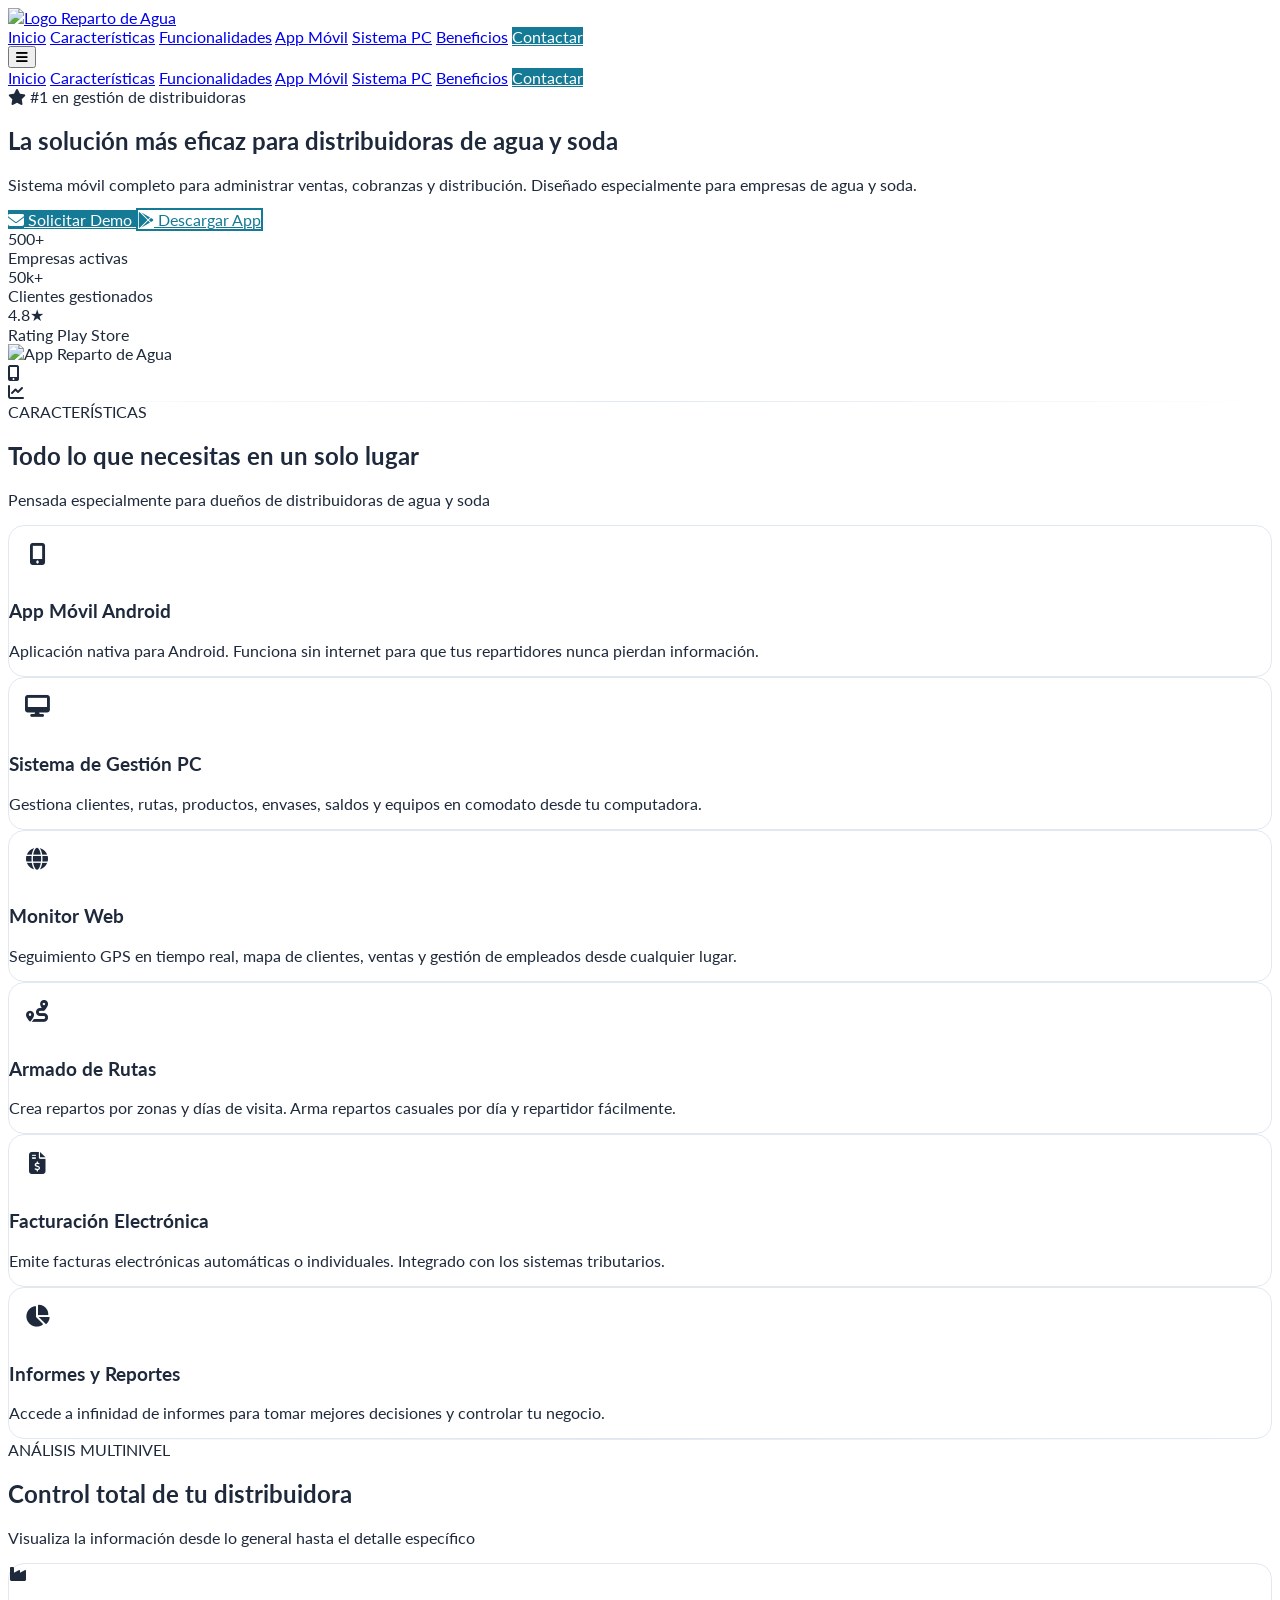
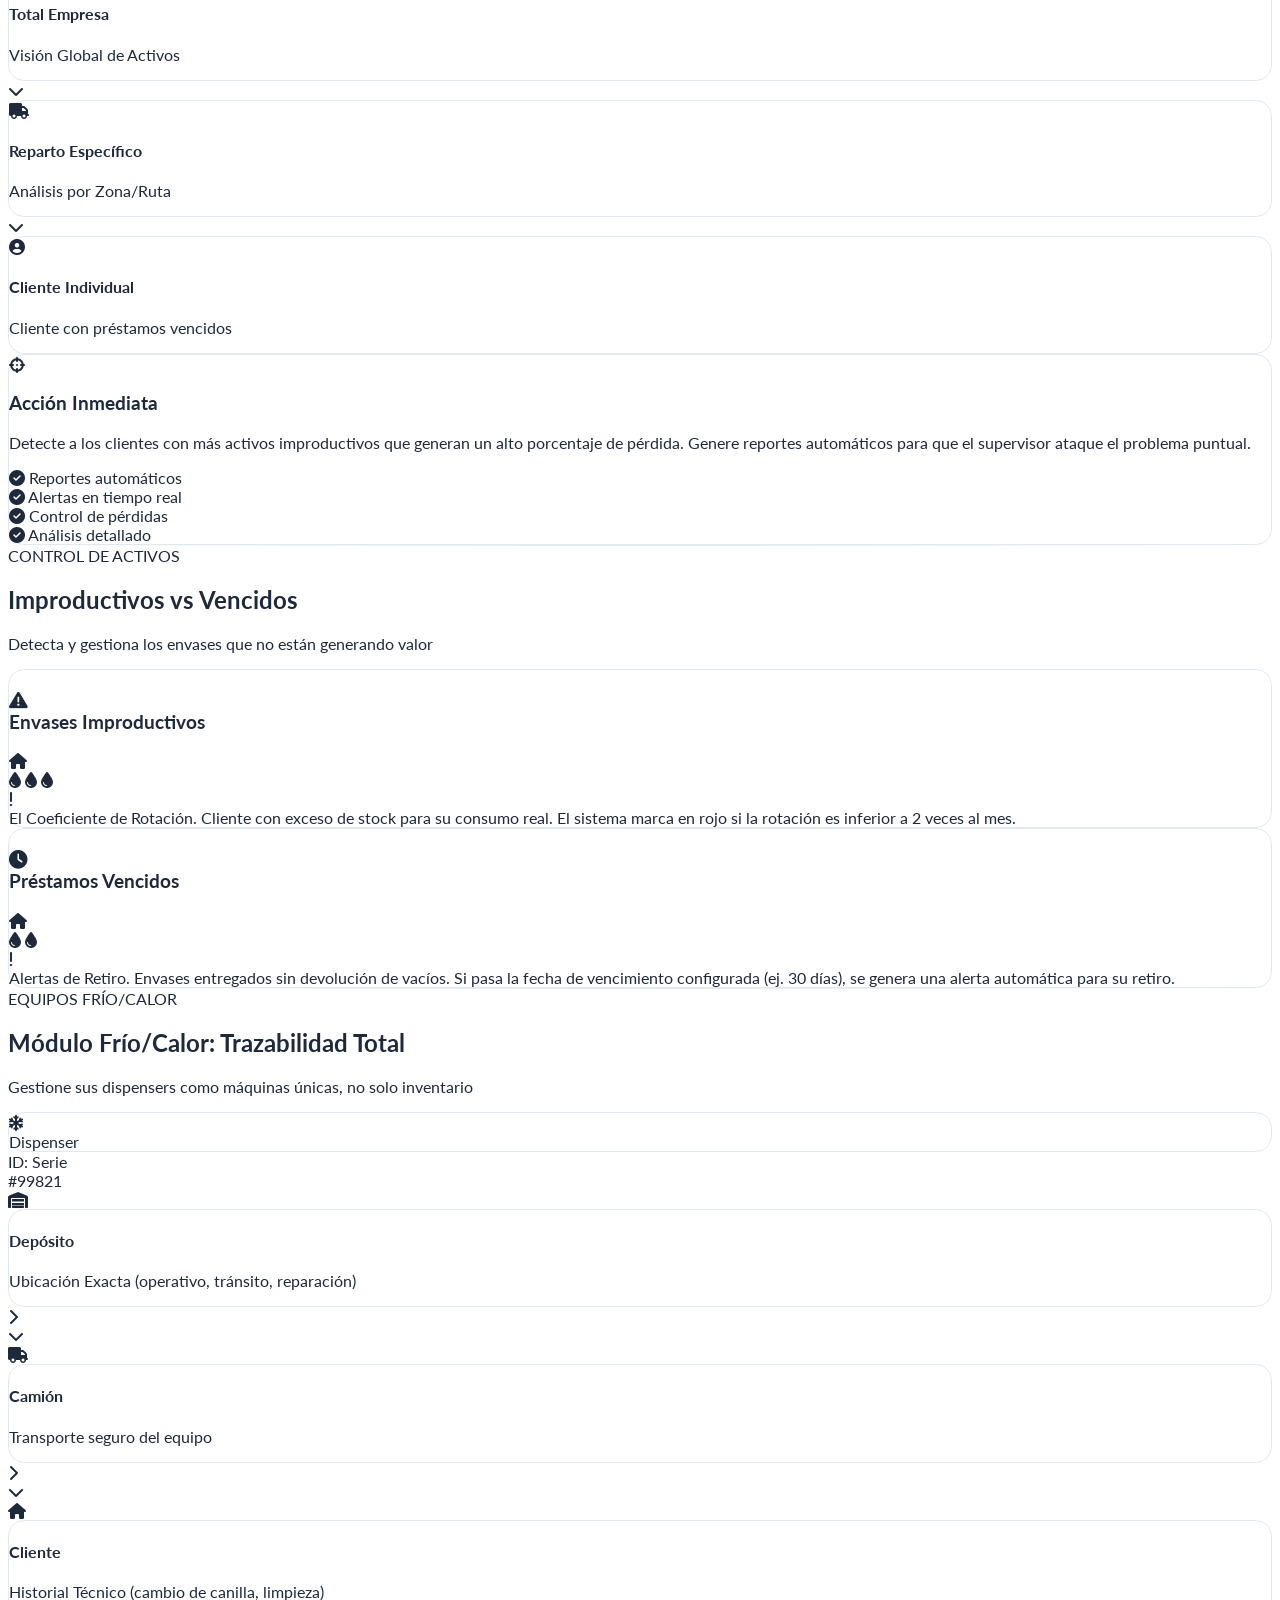
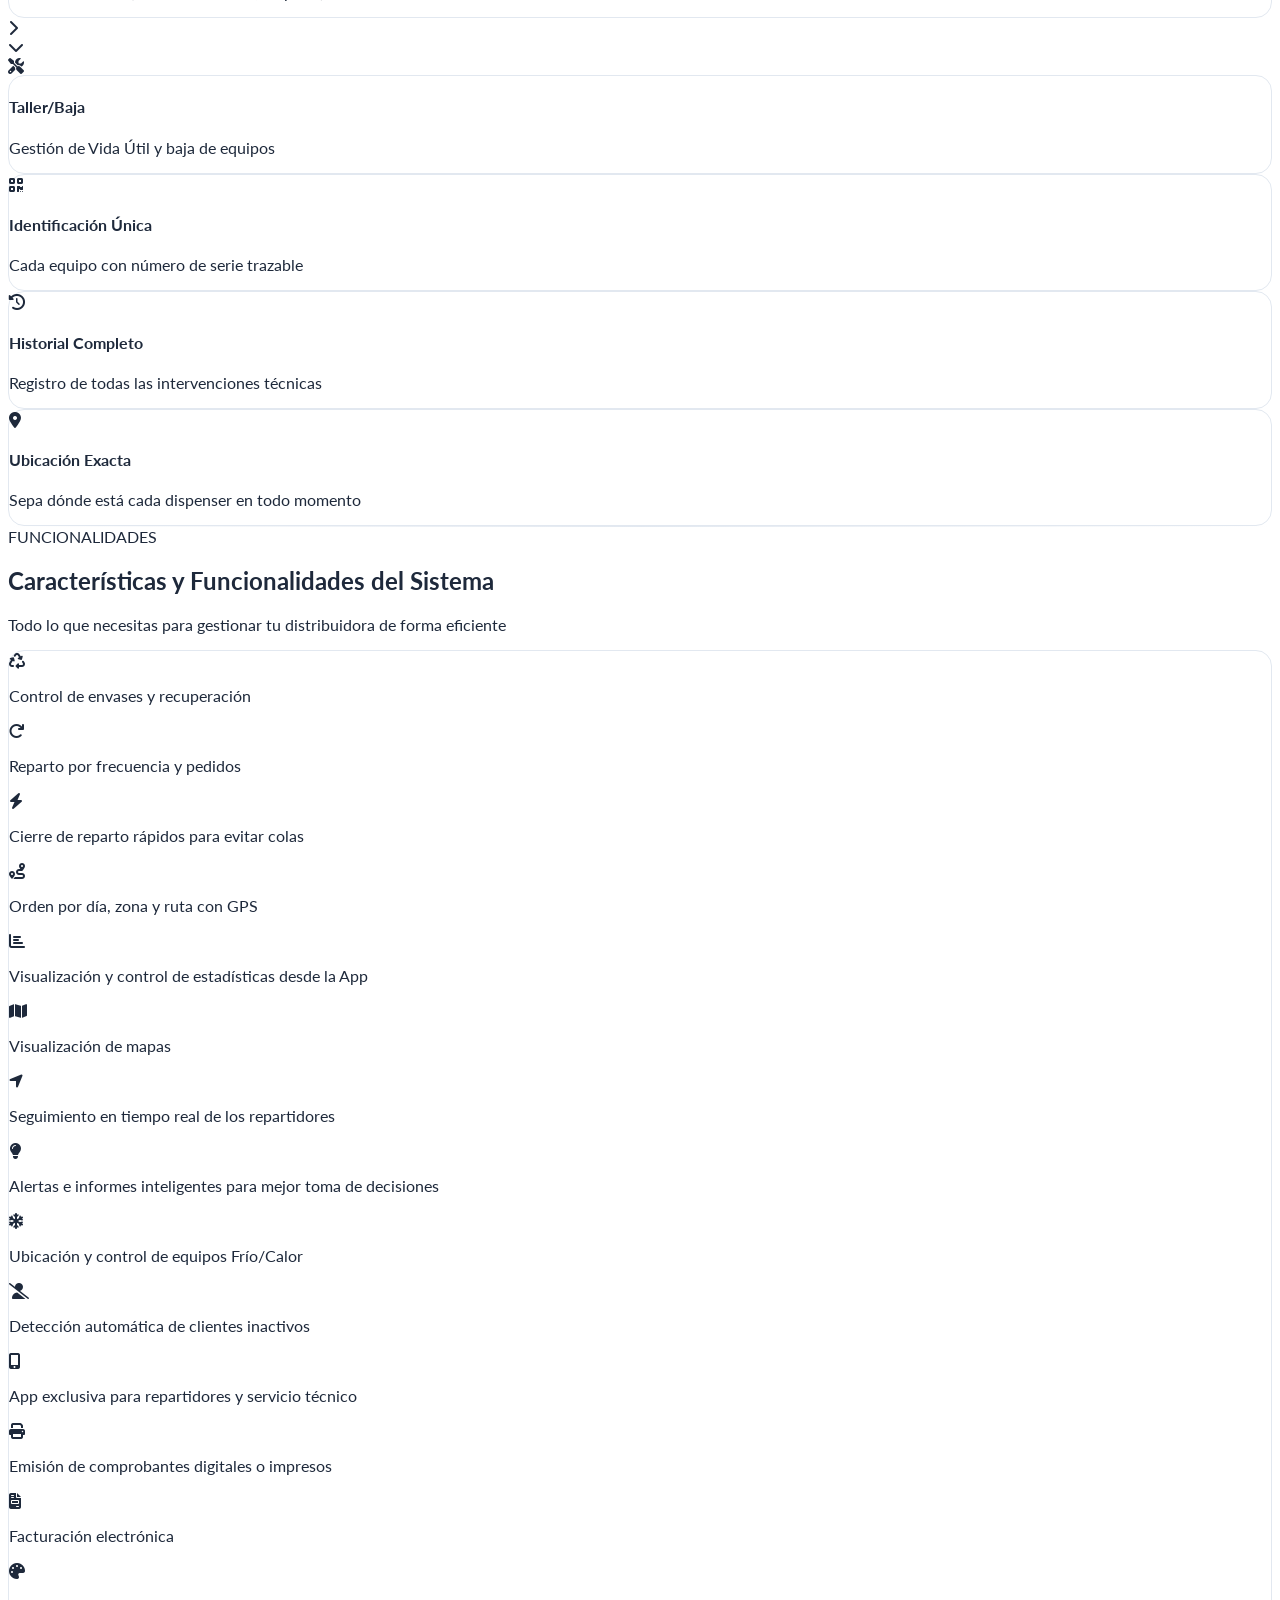
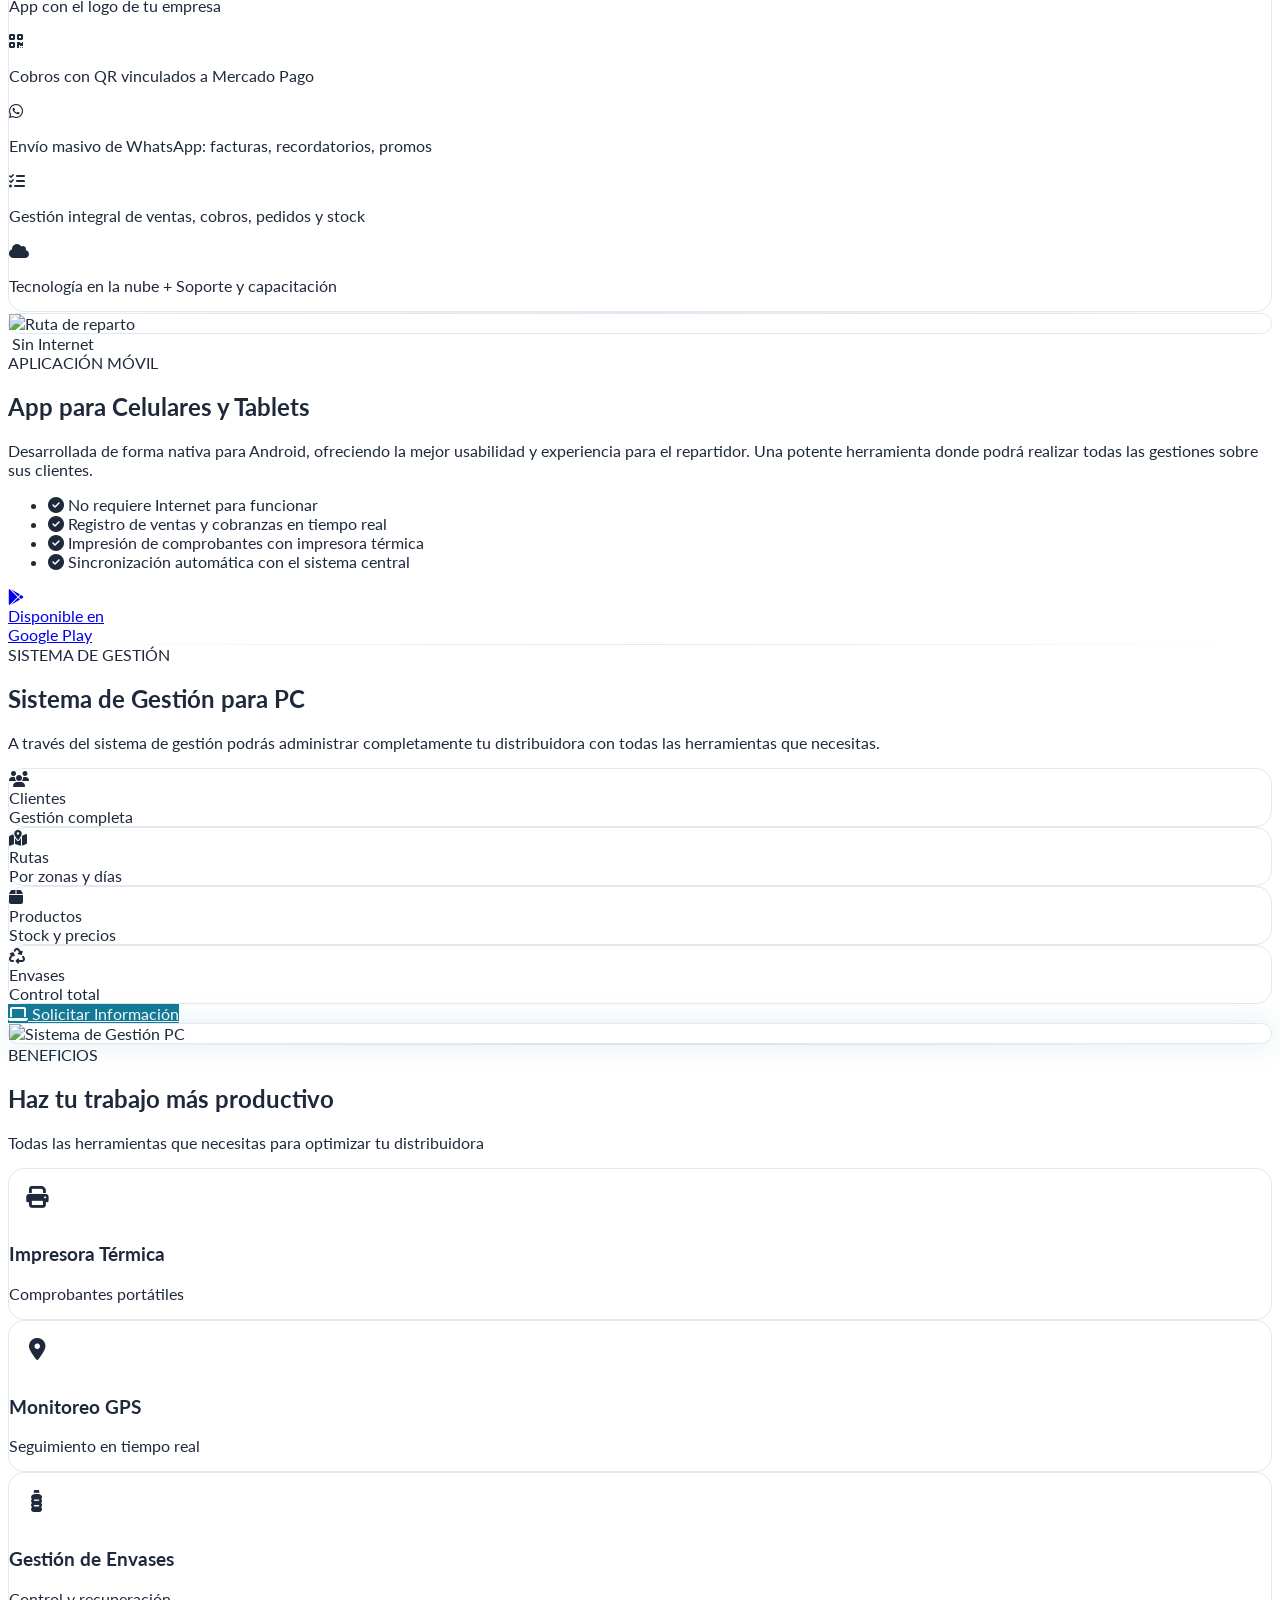
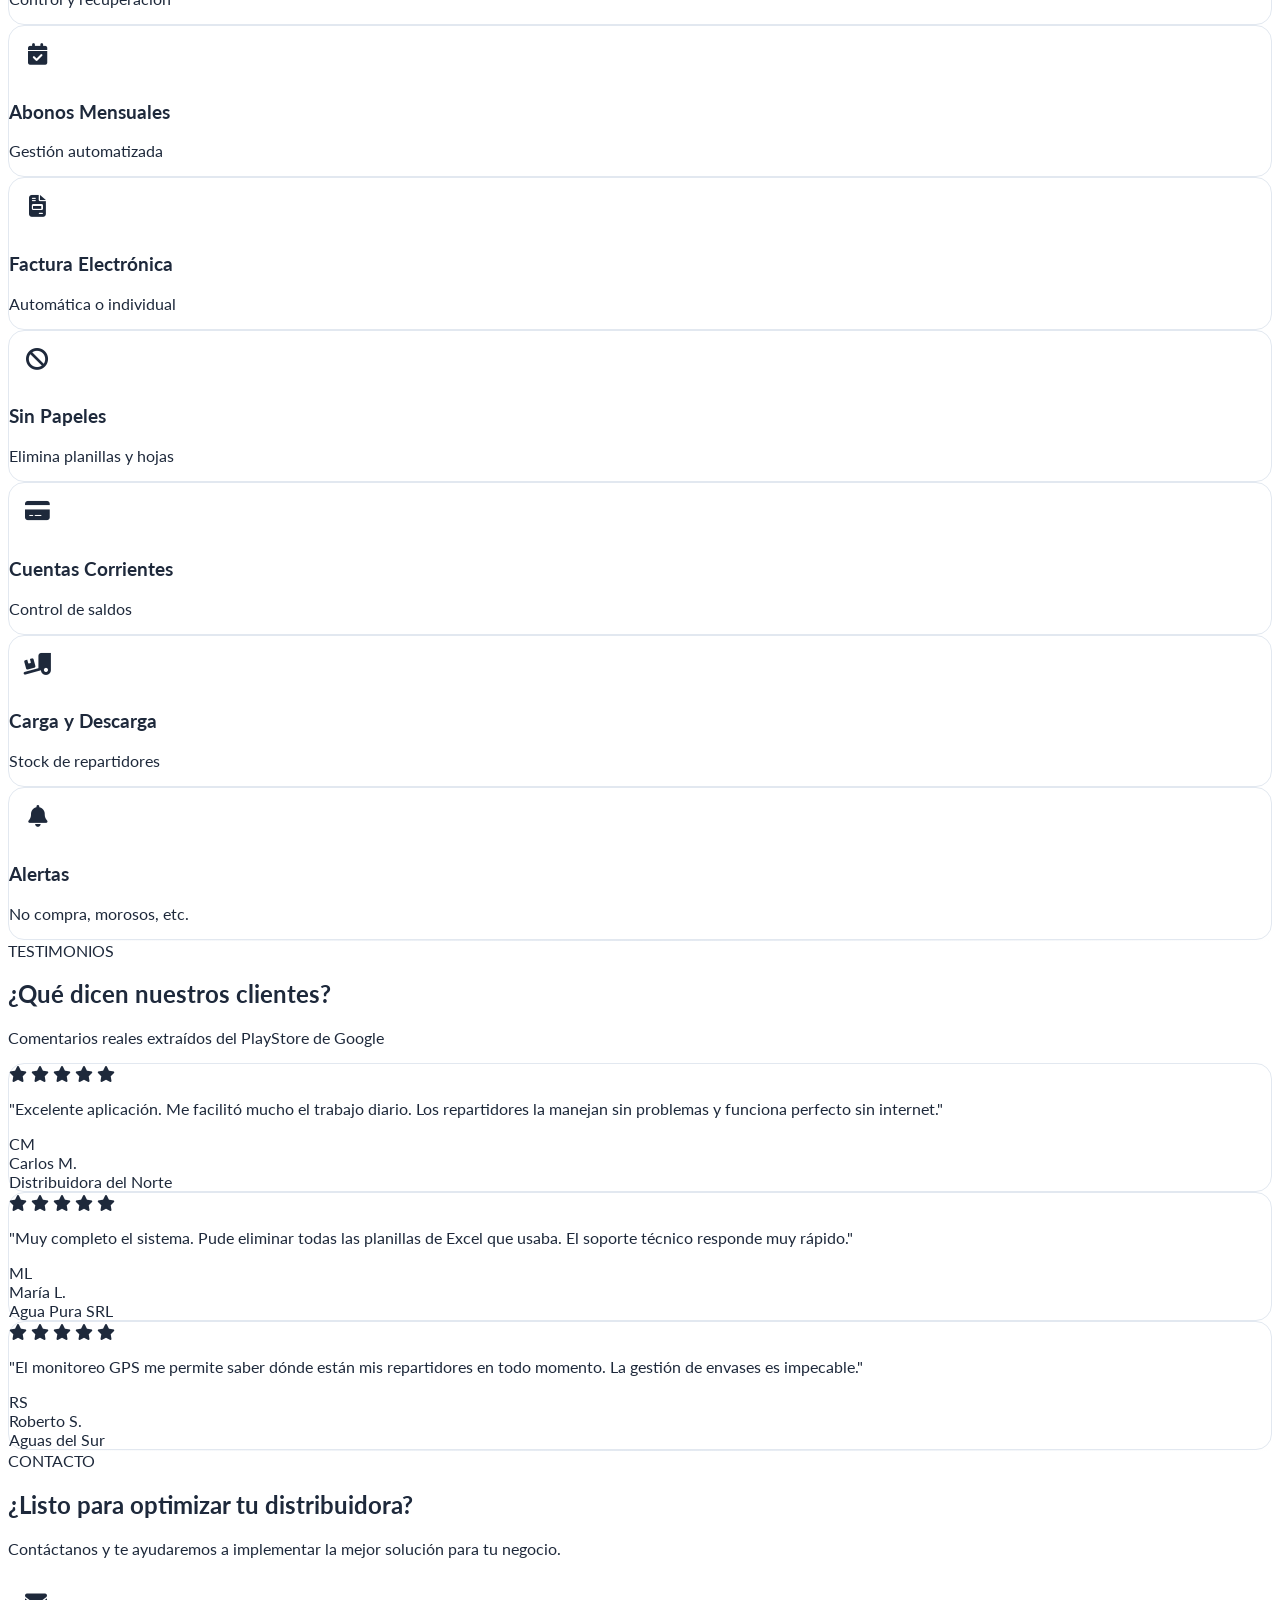
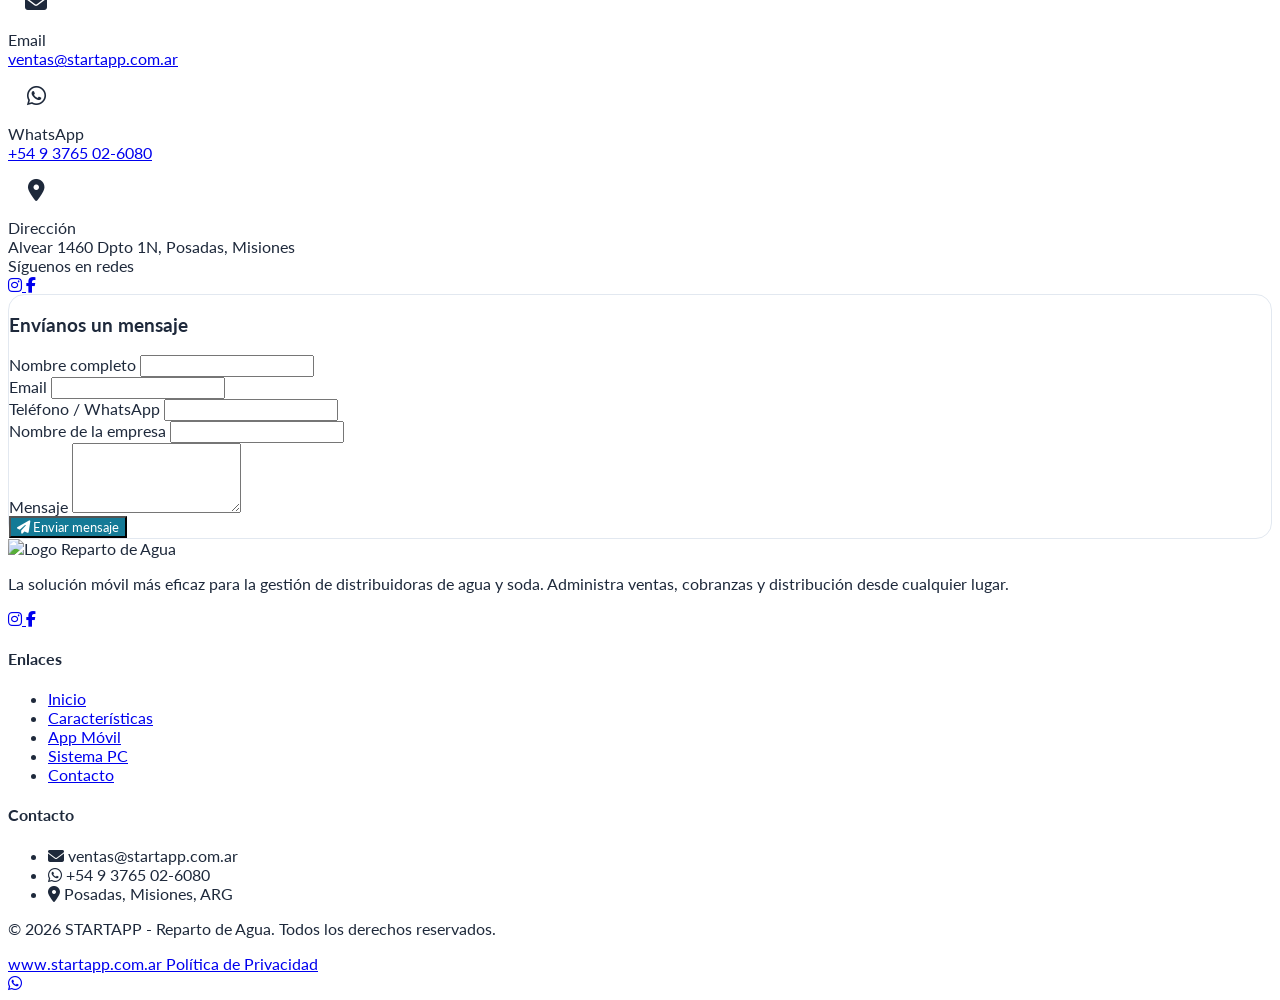
==== commit b7b63efc: "cambios" ====
--- a/Reparto/home.html
+++ b/Reparto/home.html
@@ -10,31 +10,49 @@
     <!-- Tailwind CSS CDN -->
     <script src="https://cdn.tailwindcss.com"></script>
     
-    <!-- Google Fonts - Inter -->
+    <!-- Google Fonts - Lato -->
     <link rel="preconnect" href="https://fonts.googleapis.com">
     <link rel="preconnect" href="https://fonts.gstatic.com" crossorigin>
-    <link href="https://fonts.googleapis.com/css2?family=Inter:wght@300;400;500;600;700;800&display=swap" rel="stylesheet">
+    <link href="https://fonts.googleapis.com/css2?family=Lato:wght@300;400;700;900&display=swap" rel="stylesheet">
     
     <!-- Font Awesome para iconos -->
     <link rel="stylesheet" href="https://cdnjs.cloudflare.com/ajax/libs/font-awesome/6.5.1/css/all.min.css">
     
     <style>
         * {
-            font-family: 'Inter', sans-serif;
+            font-family: 'Lato', sans-serif;
         }
         
         :root {
-            --bg-primary: #0a0a0a;
-            --bg-secondary: #111111;
-            --bg-card: #1a1a1a;
-            --bg-card-hover: #222222;
-            --text-primary: #ffffff;
-            --text-secondary: #e5e5e5;
-            --text-muted: #a3a3a3;
-            --accent-blue: #3b82f6;
-            --accent-blue-hover: #2563eb;
-            --accent-green: #22c55e;
-            --border-color: #2a2a2a;
+            /* Paleta Celeste #147a96 */
+            --celeste-50: #e8f4f7;
+            --celeste-100: #d1e9ef;
+            --celeste-200: #a3d3df;
+            --celeste-300: #75bdcf;
+            --celeste-400: #47a7bf;
+            --celeste-500: #147a96;
+            --celeste-600: #106278;
+            --celeste-700: #0c4a5a;
+            --celeste-800: #08313c;
+            --celeste-900: #04191e;
+            
+            /* Fondos claros */
+            --bg-primary: #ffffff;
+            --bg-secondary: #f8fafc;
+            --bg-card: #ffffff;
+            --bg-card-hover: #f1f5f9;
+            --bg-accent: #e8f4f7;
+            
+            /* Textos oscuros */
+            --text-primary: #1e293b;
+            --text-secondary: #475569;
+            --text-muted: #64748b;
+            
+            /* Acentos celeste */
+            --accent-celeste: #147a96;
+            --accent-celeste-hover: #106278;
+            --accent-green: #059669;
+            --border-color: #e2e8f0;
         }
         
         body {
@@ -42,24 +60,28 @@
             color: var(--text-primary);
         }
         
-        .card-dark {
+        .card-light {
             background-color: var(--bg-card);
             border: 1px solid var(--border-color);
             transition: all 0.3s ease;
         }
         
-        .card-dark:hover {
+        .card-light:hover {
             background-color: var(--bg-card-hover);
             transform: translateY(-4px);
-            box-shadow: 0 20px 40px rgba(0, 0, 0, 0.4);
+            box-shadow: 0 20px 40px rgba(20, 122, 150, 0.15);
         }
         
         .gradient-hero {
-            background: linear-gradient(180deg, #0a0a0a 0%, #111827 50%, #0a0a0a 100%);
+            background: linear-gradient(180deg, #ffffff 0%, #e8f4f7 50%, #ffffff 100%);
         }
         
         .gradient-section {
-            background: linear-gradient(180deg, #111111 0%, #0a0a0a 100%);
+            background: linear-gradient(180deg, #f8fafc 0%, #ffffff 100%);
+        }
+        
+        .gradient-celeste {
+            background: linear-gradient(135deg, #147a96 0%, #1a9ab8 100%);
         }
         
         .animate-float {
@@ -83,33 +105,34 @@
         }
         
         .nav-scrolled {
-            background: rgba(10, 10, 10, 0.95);
+            background: rgba(255, 255, 255, 0.95);
             backdrop-filter: blur(10px);
             border-bottom: 1px solid var(--border-color);
+            box-shadow: 0 2px 10px rgba(0, 0, 0, 0.05);
         }
         
         .btn-primary {
-            background: var(--accent-blue);
+            background: var(--accent-celeste);
             color: white;
             transition: all 0.3s ease;
         }
         
         .btn-primary:hover {
-            background: var(--accent-blue-hover);
+            background: var(--accent-celeste-hover);
             transform: translateY(-2px);
-            box-shadow: 0 10px 30px rgba(59, 130, 246, 0.3);
+            box-shadow: 0 10px 30px rgba(20, 122, 150, 0.3);
         }
         
         .btn-outline {
-            border: 2px solid var(--text-muted);
-            color: var(--text-primary);
+            border: 2px solid var(--accent-celeste);
+            color: var(--accent-celeste);
             transition: all 0.3s ease;
         }
         
         .btn-outline:hover {
-            border-color: var(--accent-blue);
-            color: var(--accent-blue);
-            background: rgba(59, 130, 246, 0.1);
+            border-color: var(--accent-celeste-hover);
+            color: white;
+            background: var(--accent-celeste);
         }
         
         .icon-box {
@@ -122,12 +145,12 @@
             font-size: 22px;
         }
         
-        .glow-blue {
-            box-shadow: 0 0 30px rgba(59, 130, 246, 0.3);
+        .glow-celeste {
+            box-shadow: 0 0 30px rgba(20, 122, 150, 0.2);
         }
         
         .testimonial-card {
-            background: linear-gradient(145deg, #1a1a1a 0%, #111111 100%);
+            background: linear-gradient(145deg, #ffffff 0%, #f8fafc 100%);
             border: 1px solid var(--border-color);
         }
         
@@ -137,21 +160,35 @@
         }
         
         ::-webkit-scrollbar-track {
-            background: var(--bg-primary);
+            background: var(--bg-secondary);
         }
         
         ::-webkit-scrollbar-thumb {
-            background: var(--border-color);
+            background: var(--celeste-300);
             border-radius: 4px;
         }
         
         ::-webkit-scrollbar-thumb:hover {
-            background: #404040;
+            background: var(--celeste-400);
         }
         
         .divider {
             height: 1px;
             background: linear-gradient(90deg, transparent, var(--border-color), transparent);
+        }
+        
+        /* Estilos para cards en modo claro */
+        .card-feature {
+            background: white;
+            border: 1px solid var(--border-color);
+            border-radius: 16px;
+            transition: all 0.3s ease;
+        }
+        
+        .card-feature:hover {
+            border-color: var(--celeste-300);
+            box-shadow: 0 10px 40px rgba(20, 122, 150, 0.12);
+            transform: translateY(-4px);
         }
     </style>
 </head>
@@ -160,46 +197,45 @@
     <!-- ============================================
          NAVEGACIÓN
          ============================================ -->
-    <nav id="navbar" class="fixed top-0 left-0 right-0 z-50 transition-all duration-300 bg-black/80 backdrop-blur-md border-b border-white/10">
+    <nav id="navbar" class="fixed top-0 left-0 right-0 z-50 transition-all duration-300 bg-white/95 backdrop-blur-md shadow-sm border-b border-gray-100">
         <div class="max-w-7xl mx-auto px-4 sm:px-6 lg:px-8">
             <div class="flex items-center justify-between h-16">
                 <!-- Logo -->
                 <a href="#inicio" class="flex items-center space-x-3">
-                    <div class="w-10 h-10 bg-blue-600 rounded-lg flex items-center justify-center">
-                        <i class="fas fa-tint text-xl text-white"></i>
-                    </div>
-                    <span class="text-lg font-bold text-white">Reparto de Agua</span>
+                    <img src="https://www.repartodeagua.com/img/home/logo-h.png" 
+                         alt="Logo Reparto de Agua" 
+                         class="h-10 w-auto">
                 </a>
                 
                 <!-- Menú Desktop -->
                 <div class="hidden md:flex items-center space-x-8">
-                    <a href="#inicio" class="text-gray-300 hover:text-white font-medium transition-colors">Inicio</a>
-                    <a href="#caracteristicas" class="text-gray-300 hover:text-white font-medium transition-colors">Características</a>
-                    <a href="#funcionalidades" class="text-gray-300 hover:text-white font-medium transition-colors">Funcionalidades</a>
-                    <a href="#app" class="text-gray-300 hover:text-white font-medium transition-colors">App Móvil</a>
-                    <a href="#sistema" class="text-gray-300 hover:text-white font-medium transition-colors">Sistema PC</a>
-                    <a href="#beneficios" class="text-gray-300 hover:text-white font-medium transition-colors">Beneficios</a>
+                    <a href="#inicio" class="text-gray-600 hover:text-[#147a96] font-medium transition-colors">Inicio</a>
+                    <a href="#caracteristicas" class="text-gray-600 hover:text-[#147a96] font-medium transition-colors">Características</a>
+                    <a href="#funcionalidades" class="text-gray-600 hover:text-[#147a96] font-medium transition-colors">Funcionalidades</a>
+                    <a href="#app" class="text-gray-600 hover:text-[#147a96] font-medium transition-colors">App Móvil</a>
+                    <a href="#sistema" class="text-gray-600 hover:text-[#147a96] font-medium transition-colors">Sistema PC</a>
+                    <a href="#beneficios" class="text-gray-600 hover:text-[#147a96] font-medium transition-colors">Beneficios</a>
                     <a href="#contacto" class="btn-primary px-5 py-2 rounded-lg font-semibold">
                         Contactar
                     </a>
                 </div>
                 
                 <!-- Botón Menú Móvil -->
-                <button id="mobile-menu-btn" class="md:hidden text-white p-2">
+                <button id="mobile-menu-btn" class="md:hidden text-gray-700 p-2">
                     <i class="fas fa-bars text-xl"></i>
                 </button>
             </div>
         </div>
         
         <!-- Menú Móvil -->
-        <div id="mobile-menu" class="hidden md:hidden bg-black/95 border-t border-white/10">
+        <div id="mobile-menu" class="hidden md:hidden bg-white border-t border-gray-100">
             <div class="px-4 py-4 space-y-3">
-                <a href="#inicio" class="block text-gray-300 hover:text-white font-medium py-2 mobile-nav-link">Inicio</a>
-                <a href="#caracteristicas" class="block text-gray-300 hover:text-white font-medium py-2 mobile-nav-link">Características</a>
-                <a href="#funcionalidades" class="block text-gray-300 hover:text-white font-medium py-2 mobile-nav-link">Funcionalidades</a>
-                <a href="#app" class="block text-gray-300 hover:text-white font-medium py-2 mobile-nav-link">App Móvil</a>
-                <a href="#sistema" class="block text-gray-300 hover:text-white font-medium py-2 mobile-nav-link">Sistema PC</a>
-                <a href="#beneficios" class="block text-gray-300 hover:text-white font-medium py-2 mobile-nav-link">Beneficios</a>
+                <a href="#inicio" class="block text-gray-600 hover:text-[#147a96] font-medium py-2 mobile-nav-link">Inicio</a>
+                <a href="#caracteristicas" class="block text-gray-600 hover:text-[#147a96] font-medium py-2 mobile-nav-link">Características</a>
+                <a href="#funcionalidades" class="block text-gray-600 hover:text-[#147a96] font-medium py-2 mobile-nav-link">Funcionalidades</a>
+                <a href="#app" class="block text-gray-600 hover:text-[#147a96] font-medium py-2 mobile-nav-link">App Móvil</a>
+                <a href="#sistema" class="block text-gray-600 hover:text-[#147a96] font-medium py-2 mobile-nav-link">Sistema PC</a>
+                <a href="#beneficios" class="block text-gray-600 hover:text-[#147a96] font-medium py-2 mobile-nav-link">Beneficios</a>
                 <a href="#contacto" class="block btn-primary px-5 py-3 rounded-lg font-semibold text-center mt-4">Contactar</a>
             </div>
         </div>
@@ -208,19 +244,19 @@
     <!-- ============================================
          HERO SECTION
          ============================================ -->
-    <section id="inicio" class="gradient-hero min-h-screen flex items-center pt-16">
+    <section id="inicio" class="bg-white min-h-screen flex items-center pt-16">
         <div class="max-w-7xl mx-auto px-4 sm:px-6 lg:px-8 py-20">
             <div class="grid lg:grid-cols-2 gap-12 items-center">
                 <!-- Texto Hero -->
                 <div>
-                    <span class="inline-flex items-center bg-blue-600/20 border border-blue-500/30 text-blue-400 px-4 py-2 rounded-full text-sm font-medium mb-6">
+                    <span class="inline-flex items-center bg-[#147a96]/10 border border-[#147a96]/30 text-[#147a96] px-4 py-2 rounded-full text-sm font-medium mb-6">
                         <i class="fas fa-star mr-2"></i> #1 en gestión de distribuidoras
                     </span>
-                    <h1 class="text-4xl md:text-5xl lg:text-6xl font-bold leading-tight mb-6 text-white">
+                    <h1 class="text-4xl md:text-5xl lg:text-6xl font-bold leading-tight mb-6 text-gray-800">
                         La solución más eficaz para 
-                        <span class="text-blue-400">distribuidoras de agua y soda</span>
+                        <span class="text-[#147a96]">distribuidoras de agua y soda</span>
                     </h1>
-                    <p class="text-xl text-gray-300 mb-8 leading-relaxed">
+                    <p class="text-xl text-gray-600 mb-8 leading-relaxed">
                         Sistema móvil completo para administrar ventas, cobranzas y distribución. 
                         Diseñado especialmente para empresas de agua y soda.
                     </p>
@@ -234,18 +270,18 @@
                     </div>
                     
                     <!-- Stats -->
-                    <div class="grid grid-cols-3 gap-6 mt-12 pt-8 border-t border-white/10">
+                    <div class="grid grid-cols-3 gap-6 mt-12 pt-8 border-t border-gray-200">
                         <div>
-                            <div class="text-3xl font-bold text-white">500+</div>
-                            <div class="text-gray-400 text-sm">Empresas activas</div>
+                            <div class="text-3xl font-bold text-[#147a96]">500+</div>
+                            <div class="text-gray-500 text-sm">Empresas activas</div>
                         </div>
                         <div>
-                            <div class="text-3xl font-bold text-white">50k+</div>
-                            <div class="text-gray-400 text-sm">Clientes gestionados</div>
+                            <div class="text-3xl font-bold text-[#147a96]">50k+</div>
+                            <div class="text-gray-500 text-sm">Clientes gestionados</div>
                         </div>
                         <div>
-                            <div class="text-3xl font-bold text-white">4.8★</div>
-                            <div class="text-gray-400 text-sm">Rating Play Store</div>
+                            <div class="text-3xl font-bold text-[#147a96]">4.8★</div>
+                            <div class="text-gray-500 text-sm">Rating Play Store</div>
                         </div>
                     </div>
                 </div>
@@ -253,15 +289,15 @@
                 <!-- Imagen Hero -->
                 <div class="relative">
                     <div class="animate-float">
-                        <div class="card-dark rounded-2xl p-6 glow-blue">
+                        <div class="bg-white rounded-2xl p-6 shadow-xl border border-gray-100">
                             <img src="https://www.repartodeagua.com/img/home/home_tablet.png" alt="App Reparto de Agua" class="w-full rounded-xl">
                         </div>
                     </div>
                     <!-- Elementos decorativos -->
-                    <div class="absolute -bottom-4 -left-4 bg-blue-600 rounded-xl p-3 shadow-xl hidden lg:block">
+                    <div class="absolute -bottom-4 -left-4 bg-[#147a96] rounded-xl p-3 shadow-xl hidden lg:block">
                         <i class="fas fa-mobile-alt text-white text-2xl"></i>
                     </div>
-                    <div class="absolute -top-4 -right-4 bg-green-600 rounded-xl p-3 shadow-xl hidden lg:block">
+                    <div class="absolute -top-4 -right-4 bg-emerald-500 rounded-xl p-3 shadow-xl hidden lg:block">
                         <i class="fas fa-chart-line text-white text-2xl"></i>
                     </div>
                 </div>
@@ -275,83 +311,83 @@
     <!-- ============================================
          SECCIÓN CARACTERÍSTICAS
          ============================================ -->
-    <section id="caracteristicas" class="py-24 bg-black">
+    <section id="caracteristicas" class="py-24 bg-gray-50">
         <div class="max-w-7xl mx-auto px-4 sm:px-6 lg:px-8">
             <div class="text-center mb-16 section-fade">
-                <span class="inline-flex items-center bg-blue-600/20 border border-blue-500/30 text-blue-400 px-4 py-2 rounded-full text-sm font-semibold mb-4">
+                <span class="inline-flex items-center bg-[#147a96]/10 border border-[#147a96]/30 text-[#147a96] px-4 py-2 rounded-full text-sm font-semibold mb-4">
                     CARACTERÍSTICAS
                 </span>
-                <h2 class="text-3xl md:text-4xl font-bold text-white mb-4">
+                <h2 class="text-3xl md:text-4xl font-bold text-gray-800 mb-4">
                     Todo lo que necesitas en un solo lugar
                 </h2>
-                <p class="text-xl text-gray-400 max-w-3xl mx-auto">
+                <p class="text-xl text-gray-600 max-w-3xl mx-auto">
                     Pensada especialmente para dueños de distribuidoras de agua y soda
                 </p>
             </div>
             
             <div class="grid md:grid-cols-2 lg:grid-cols-3 gap-6">
                 <!-- Característica 1 -->
-                <div class="card-dark rounded-xl p-6 section-fade">
-                    <div class="icon-box bg-blue-600/20 text-blue-400 mb-5">
+                <div class="card-feature p-6 section-fade">
+                    <div class="icon-box bg-[#147a96]/10 text-[#147a96] mb-5">
                         <i class="fas fa-mobile-alt"></i>
                     </div>
-                    <h3 class="text-xl font-bold text-white mb-3">App Móvil Android</h3>
-                    <p class="text-gray-400">
+                    <h3 class="text-xl font-bold text-gray-800 mb-3">App Móvil Android</h3>
+                    <p class="text-gray-600">
                         Aplicación nativa para Android. Funciona sin internet para que tus repartidores nunca pierdan información.
                     </p>
                 </div>
                 
                 <!-- Característica 2 -->
-                <div class="card-dark rounded-xl p-6 section-fade">
-                    <div class="icon-box bg-green-600/20 text-green-400 mb-5">
+                <div class="card-feature p-6 section-fade">
+                    <div class="icon-box bg-emerald-500/10 text-emerald-600 mb-5">
                         <i class="fas fa-desktop"></i>
                     </div>
-                    <h3 class="text-xl font-bold text-white mb-3">Sistema de Gestión PC</h3>
-                    <p class="text-gray-400">
+                    <h3 class="text-xl font-bold text-gray-800 mb-3">Sistema de Gestión PC</h3>
+                    <p class="text-gray-600">
                         Gestiona clientes, rutas, productos, envases, saldos y equipos en comodato desde tu computadora.
                     </p>
                 </div>
                 
                 <!-- Característica 3 -->
-                <div class="card-dark rounded-xl p-6 section-fade">
-                    <div class="icon-box bg-purple-600/20 text-purple-400 mb-5">
+                <div class="card-feature p-6 section-fade">
+                    <div class="icon-box bg-[#147a96]/10 text-[#106278] mb-5">
                         <i class="fas fa-globe"></i>
                     </div>
-                    <h3 class="text-xl font-bold text-white mb-3">Monitor Web</h3>
-                    <p class="text-gray-400">
+                    <h3 class="text-xl font-bold text-gray-800 mb-3">Monitor Web</h3>
+                    <p class="text-gray-600">
                         Seguimiento GPS en tiempo real, mapa de clientes, ventas y gestión de empleados desde cualquier lugar.
                     </p>
                 </div>
                 
                 <!-- Característica 4 -->
-                <div class="card-dark rounded-xl p-6 section-fade">
-                    <div class="icon-box bg-orange-600/20 text-orange-400 mb-5">
+                <div class="card-feature p-6 section-fade">
+                    <div class="icon-box bg-amber-500/10 text-amber-600 mb-5">
                         <i class="fas fa-route"></i>
                     </div>
-                    <h3 class="text-xl font-bold text-white mb-3">Armado de Rutas</h3>
-                    <p class="text-gray-400">
+                    <h3 class="text-xl font-bold text-gray-800 mb-3">Armado de Rutas</h3>
+                    <p class="text-gray-600">
                         Crea repartos por zonas y días de visita. Arma repartos casuales por día y repartidor fácilmente.
                     </p>
                 </div>
                 
                 <!-- Característica 5 -->
-                <div class="card-dark rounded-xl p-6 section-fade">
-                    <div class="icon-box bg-red-600/20 text-red-400 mb-5">
+                <div class="card-feature p-6 section-fade">
+                    <div class="icon-box bg-rose-500/10 text-rose-600 mb-5">
                         <i class="fas fa-file-invoice-dollar"></i>
                     </div>
-                    <h3 class="text-xl font-bold text-white mb-3">Facturación Electrónica</h3>
-                    <p class="text-gray-400">
+                    <h3 class="text-xl font-bold text-gray-800 mb-3">Facturación Electrónica</h3>
+                    <p class="text-gray-600">
                         Emite facturas electrónicas automáticas o individuales. Integrado con los sistemas tributarios.
                     </p>
                 </div>
                 
                 <!-- Característica 6 -->
-                <div class="card-dark rounded-xl p-6 section-fade">
-                    <div class="icon-box bg-teal-600/20 text-teal-400 mb-5">
+                <div class="card-feature p-6 section-fade">
+                    <div class="icon-box bg-[#147a96]/10 text-[#147a96] mb-5">
                         <i class="fas fa-chart-pie"></i>
                     </div>
-                    <h3 class="text-xl font-bold text-white mb-3">Informes y Reportes</h3>
-                    <p class="text-gray-400">
+                    <h3 class="text-xl font-bold text-gray-800 mb-3">Informes y Reportes</h3>
+                    <p class="text-gray-600">
                         Accede a infinidad de informes para tomar mejores decisiones y controlar tu negocio.
                     </p>
                 </div>
@@ -365,16 +401,16 @@
     <!-- ============================================
          SECCIÓN ANÁLISIS MULTINIVEL
          ============================================ -->
-    <section id="analisis" class="py-24 bg-black">
+    <section id="analisis" class="py-24 bg-white">
         <div class="max-w-7xl mx-auto px-4 sm:px-6 lg:px-8">
             <div class="text-center mb-16 section-fade">
-                <span class="inline-flex items-center bg-purple-600/20 border border-purple-500/30 text-purple-400 px-4 py-2 rounded-full text-sm font-semibold mb-4">
+                <span class="inline-flex items-center bg-[#147a96]/10 border border-[#147a96]/30 text-[#147a96] px-4 py-2 rounded-full text-sm font-semibold mb-4">
                     ANÁLISIS MULTINIVEL
                 </span>
-                <h2 class="text-3xl md:text-4xl font-bold text-white mb-4">
+                <h2 class="text-3xl md:text-4xl font-bold text-gray-800 mb-4">
                     Control total de tu distribuidora
                 </h2>
-                <p class="text-xl text-gray-400 max-w-3xl mx-auto">
+                <p class="text-xl text-gray-600 max-w-3xl mx-auto">
                     Visualiza la información desde lo general hasta el detalle específico
                 </p>
             </div>
@@ -384,47 +420,47 @@
                 <div class="section-fade">
                     <div class="flex flex-col items-center space-y-4">
                         <!-- Nivel 1: Total Empresa -->
-                        <div class="card-dark rounded-xl p-5 w-full max-w-sm flex items-center space-x-4 border-l-4 border-purple-500">
-                            <div class="w-14 h-14 bg-purple-600/20 rounded-lg flex items-center justify-center flex-shrink-0">
-                                <i class="fas fa-industry text-purple-400 text-2xl"></i>
+                        <div class="card-feature p-5 w-full max-w-sm flex items-center space-x-4 border-l-4 border-[#147a96]">
+                            <div class="w-14 h-14 bg-[#147a96]/10 rounded-lg flex items-center justify-center flex-shrink-0">
+                                <i class="fas fa-industry text-[#147a96] text-2xl"></i>
                             </div>
                             <div>
-                                <h4 class="text-white font-bold text-lg">Total Empresa</h4>
-                                <p class="text-gray-400 text-sm">Visión Global de Activos</p>
+                                <h4 class="text-gray-800 font-bold text-lg">Total Empresa</h4>
+                                <p class="text-gray-500 text-sm">Visión Global de Activos</p>
                             </div>
                         </div>
                         
                         <!-- Flecha 1 -->
                         <div class="flex flex-col items-center">
-                            <div class="w-0.5 h-6 bg-purple-500"></div>
-                            <i class="fas fa-chevron-down text-purple-400 text-xl"></i>
+                            <div class="w-0.5 h-6 bg-[#147a96]"></div>
+                            <i class="fas fa-chevron-down text-[#147a96] text-xl"></i>
                         </div>
                         
                         <!-- Nivel 2: Reparto Específico -->
-                        <div class="card-dark rounded-xl p-5 w-full max-w-sm flex items-center space-x-4 border-l-4 border-purple-500">
-                            <div class="w-14 h-14 bg-purple-600/20 rounded-lg flex items-center justify-center flex-shrink-0">
-                                <i class="fas fa-truck text-purple-400 text-2xl"></i>
+                        <div class="card-feature p-5 w-full max-w-sm flex items-center space-x-4 border-l-4 border-[#147a96]">
+                            <div class="w-14 h-14 bg-[#147a96]/10 rounded-lg flex items-center justify-center flex-shrink-0">
+                                <i class="fas fa-truck text-[#147a96] text-2xl"></i>
                             </div>
                             <div>
-                                <h4 class="text-white font-bold text-lg">Reparto Específico</h4>
-                                <p class="text-gray-400 text-sm">Análisis por Zona/Ruta</p>
+                                <h4 class="text-gray-800 font-bold text-lg">Reparto Específico</h4>
+                                <p class="text-gray-500 text-sm">Análisis por Zona/Ruta</p>
                             </div>
                         </div>
                         
                         <!-- Flecha 2 -->
                         <div class="flex flex-col items-center">
-                            <div class="w-0.5 h-6 bg-purple-500"></div>
-                            <i class="fas fa-chevron-down text-purple-400 text-xl"></i>
+                            <div class="w-0.5 h-6 bg-[#147a96]"></div>
+                            <i class="fas fa-chevron-down text-[#147a96] text-xl"></i>
                         </div>
                         
                         <!-- Nivel 3: Cliente Individual -->
-                        <div class="card-dark rounded-xl p-5 w-full max-w-sm flex items-center space-x-4 border-l-4 border-purple-500">
-                            <div class="w-14 h-14 bg-purple-600/20 rounded-lg flex items-center justify-center flex-shrink-0">
-                                <i class="fas fa-user-circle text-purple-400 text-2xl"></i>
+                        <div class="card-feature p-5 w-full max-w-sm flex items-center space-x-4 border-l-4 border-[#147a96]">
+                            <div class="w-14 h-14 bg-[#147a96]/10 rounded-lg flex items-center justify-center flex-shrink-0">
+                                <i class="fas fa-user-circle text-[#147a96] text-2xl"></i>
                             </div>
                             <div>
-                                <h4 class="text-white font-bold text-lg">Cliente Individual</h4>
-                                <p class="text-gray-400 text-sm">Cliente con préstamos vencidos</p>
+                                <h4 class="text-gray-800 font-bold text-lg">Cliente Individual</h4>
+                                <p class="text-gray-500 text-sm">Cliente con préstamos vencidos</p>
                             </div>
                         </div>
                     </div>
@@ -432,36 +468,36 @@
                 
                 <!-- Tarjeta Acción Inmediata -->
                 <div class="section-fade">
-                    <div class="card-dark rounded-2xl p-8 border border-blue-500/30 glow-blue">
+                    <div class="card-feature rounded-2xl p-8 border-2 border-[#147a96]/30 shadow-lg">
                         <div class="flex items-center space-x-4 mb-6">
-                            <div class="w-14 h-14 bg-blue-600/20 rounded-xl flex items-center justify-center">
-                                <i class="fas fa-crosshairs text-blue-400 text-2xl"></i>
-                            </div>
-                            <h3 class="text-2xl font-bold text-white">Acción Inmediata</h3>
-                        </div>
-                        <p class="text-gray-300 text-lg leading-relaxed">
+                            <div class="w-14 h-14 bg-[#147a96]/10 rounded-xl flex items-center justify-center">
+                                <i class="fas fa-crosshairs text-[#147a96] text-2xl"></i>
+                            </div>
+                            <h3 class="text-2xl font-bold text-gray-800">Acción Inmediata</h3>
+                        </div>
+                        <p class="text-gray-600 text-lg leading-relaxed">
                             Detecte a los clientes con más activos improductivos que generan un alto porcentaje de pérdida. 
                             Genere reportes automáticos para que el supervisor ataque el problema puntual.
                         </p>
                         
                         <!-- Características adicionales -->
-                        <div class="mt-8 pt-6 border-t border-white/10">
+                        <div class="mt-8 pt-6 border-t border-gray-200">
                             <div class="grid grid-cols-2 gap-4">
                                 <div class="flex items-center space-x-3">
-                                    <i class="fas fa-check-circle text-green-500 text-lg"></i>
-                                    <span class="text-gray-300 text-sm">Reportes automáticos</span>
+                                    <i class="fas fa-check-circle text-emerald-500 text-lg"></i>
+                                    <span class="text-gray-600 text-sm">Reportes automáticos</span>
                                 </div>
                                 <div class="flex items-center space-x-3">
-                                    <i class="fas fa-check-circle text-green-500 text-lg"></i>
-                                    <span class="text-gray-300 text-sm">Alertas en tiempo real</span>
+                                    <i class="fas fa-check-circle text-emerald-500 text-lg"></i>
+                                    <span class="text-gray-600 text-sm">Alertas en tiempo real</span>
                                 </div>
                                 <div class="flex items-center space-x-3">
-                                    <i class="fas fa-check-circle text-green-500 text-lg"></i>
-                                    <span class="text-gray-300 text-sm">Control de pérdidas</span>
+                                    <i class="fas fa-check-circle text-emerald-500 text-lg"></i>
+                                    <span class="text-gray-600 text-sm">Control de pérdidas</span>
                                 </div>
                                 <div class="flex items-center space-x-3">
-                                    <i class="fas fa-check-circle text-green-500 text-lg"></i>
-                                    <span class="text-gray-300 text-sm">Análisis detallado</span>
+                                    <i class="fas fa-check-circle text-emerald-500 text-lg"></i>
+                                    <span class="text-gray-600 text-sm">Análisis detallado</span>
                                 </div>
                             </div>
                         </div>
@@ -477,82 +513,82 @@
     <!-- ============================================
          SECCIÓN CONTROL DE ACTIVOS
          ============================================ -->
-    <section id="control-activos" class="py-24 gradient-section">
+    <section id="control-activos" class="py-24 bg-gray-50">
         <div class="max-w-7xl mx-auto px-4 sm:px-6 lg:px-8">
             <div class="text-center mb-16 section-fade">
-                <span class="inline-flex items-center bg-red-600/20 border border-red-500/30 text-red-400 px-4 py-2 rounded-full text-sm font-semibold mb-4">
+                <span class="inline-flex items-center bg-rose-500/10 border border-rose-400/30 text-rose-600 px-4 py-2 rounded-full text-sm font-semibold mb-4">
                     CONTROL DE ACTIVOS
                 </span>
-                <h2 class="text-3xl md:text-4xl font-bold text-white mb-4">
+                <h2 class="text-3xl md:text-4xl font-bold text-gray-800 mb-4">
                     Improductivos vs Vencidos
                 </h2>
-                <p class="text-xl text-gray-400 max-w-3xl mx-auto">
+                <p class="text-xl text-gray-600 max-w-3xl mx-auto">
                     Detecta y gestiona los envases que no están generando valor
                 </p>
             </div>
             
             <div class="grid md:grid-cols-2 gap-8">
                 <!-- Tarjeta Envases Improductivos -->
-                <div class="card-dark rounded-2xl p-8 section-fade border-l-4 border-red-500">
-                    <h3 class="text-xl font-bold text-white mb-6 flex items-center">
-                        <div class="w-10 h-10 bg-red-600/20 rounded-lg flex items-center justify-center mr-3">
-                            <i class="fas fa-exclamation-triangle text-red-400"></i>
+                <div class="card-feature rounded-2xl p-8 section-fade border-l-4 border-rose-500">
+                    <h3 class="text-xl font-bold text-gray-800 mb-6 flex items-center">
+                        <div class="w-10 h-10 bg-rose-500/10 rounded-lg flex items-center justify-center mr-3">
+                            <i class="fas fa-exclamation-triangle text-rose-500"></i>
                         </div>
                         Envases Improductivos
                     </h3>
                     
                     <div class="flex justify-center mb-6">
-                        <div class="relative bg-white/5 rounded-xl p-6">
+                        <div class="relative bg-gray-100 rounded-xl p-6">
                             <div class="flex items-end space-x-3">
                                 <div class="text-5xl text-gray-400">
                                     <i class="fas fa-home"></i>
                                 </div>
                                 <div class="flex space-x-1">
-                                    <i class="fas fa-tint text-blue-400 text-2xl"></i>
-                                    <i class="fas fa-tint text-blue-400 text-2xl"></i>
-                                    <i class="fas fa-tint text-blue-400 text-2xl"></i>
+                                    <i class="fas fa-tint text-[#147a96] text-2xl"></i>
+                                    <i class="fas fa-tint text-[#147a96] text-2xl"></i>
+                                    <i class="fas fa-tint text-[#147a96] text-2xl"></i>
                                 </div>
                             </div>
-                            <div class="absolute -bottom-2 -right-2 bg-red-500 rounded-full w-8 h-8 flex items-center justify-center shadow-lg">
+                            <div class="absolute -bottom-2 -right-2 bg-rose-500 rounded-full w-8 h-8 flex items-center justify-center shadow-lg">
                                 <i class="fas fa-exclamation text-white text-sm"></i>
                             </div>
                         </div>
                     </div>
                     
-                    <div class="text-gray-300 leading-relaxed">
-                        <span class="font-bold text-red-400">El Coeficiente de Rotación.</span> 
+                    <div class="text-gray-600 leading-relaxed">
+                        <span class="font-bold text-rose-500">El Coeficiente de Rotación.</span> 
                         Cliente con exceso de stock para su consumo real. El sistema marca en rojo si la rotación es inferior a 2 veces al mes.
                     </div>
                 </div>
                 
                 <!-- Tarjeta Préstamos Vencidos -->
-                <div class="card-dark rounded-2xl p-8 section-fade border-l-4 border-orange-500">
-                    <h3 class="text-xl font-bold text-white mb-6 flex items-center">
-                        <div class="w-10 h-10 bg-orange-600/20 rounded-lg flex items-center justify-center mr-3">
-                            <i class="fas fa-clock text-orange-400"></i>
+                <div class="card-feature rounded-2xl p-8 section-fade border-l-4 border-amber-500">
+                    <h3 class="text-xl font-bold text-gray-800 mb-6 flex items-center">
+                        <div class="w-10 h-10 bg-amber-500/10 rounded-lg flex items-center justify-center mr-3">
+                            <i class="fas fa-clock text-amber-500"></i>
                         </div>
                         Préstamos Vencidos
                     </h3>
                     
                     <div class="flex justify-center mb-6">
-                        <div class="relative bg-white/5 rounded-xl p-6">
+                        <div class="relative bg-gray-100 rounded-xl p-6">
                             <div class="flex items-end space-x-3">
                                 <div class="text-5xl text-gray-400">
                                     <i class="fas fa-home"></i>
                                 </div>
                                 <div class="flex space-x-1">
-                                    <i class="fas fa-tint text-blue-400 text-2xl"></i>
-                                    <i class="fas fa-tint text-blue-400 text-2xl"></i>
+                                    <i class="fas fa-tint text-[#147a96] text-2xl"></i>
+                                    <i class="fas fa-tint text-[#147a96] text-2xl"></i>
                                 </div>
                             </div>
-                            <div class="absolute -bottom-2 -right-2 bg-orange-500 rounded-full w-8 h-8 flex items-center justify-center shadow-lg">
+                            <div class="absolute -bottom-2 -right-2 bg-amber-500 rounded-full w-8 h-8 flex items-center justify-center shadow-lg">
                                 <i class="fas fa-exclamation text-white text-sm"></i>
                             </div>
                         </div>
                     </div>
                     
-                    <div class="text-gray-300 leading-relaxed">
-                        <span class="font-bold text-orange-400 italic">Alertas de Retiro.</span> 
+                    <div class="text-gray-600 leading-relaxed">
+                        <span class="font-bold text-amber-500 italic">Alertas de Retiro.</span> 
                         Envases entregados sin devolución de vacíos. Si pasa la fecha de vencimiento configurada (ej. 30 días), se genera una alerta automática para su retiro.
                     </div>
                 </div>
@@ -566,17 +602,17 @@
     <!-- ============================================
          SECCIÓN MÓDULO FRÍO/CALOR - TRAZABILIDAD
          ============================================ -->
-    <section id="trazabilidad" class="py-24 bg-black">
+    <section id="trazabilidad" class="py-24 bg-white">
         <div class="max-w-7xl mx-auto px-4 sm:px-6 lg:px-8">
             <!-- Encabezado -->
             <div class="text-center mb-16 section-fade">
-                <span class="inline-flex items-center bg-cyan-600/20 border border-cyan-500/30 text-cyan-400 px-4 py-2 rounded-full text-sm font-semibold mb-4">
+                <span class="inline-flex items-center bg-[#147a96]/10 border border-[#147a96]/30 text-[#147a96] px-4 py-2 rounded-full text-sm font-semibold mb-4">
                     EQUIPOS FRÍO/CALOR
                 </span>
-                <h2 class="text-3xl md:text-4xl font-bold text-white mb-4">
+                <h2 class="text-3xl md:text-4xl font-bold text-gray-800 mb-4">
                     Módulo Frío/Calor: Trazabilidad Total
                 </h2>
-                <p class="text-xl text-gray-400 max-w-3xl mx-auto">
+                <p class="text-xl text-gray-600 max-w-3xl mx-auto">
                     Gestione sus dispensers como máquinas únicas, no solo inventario
                 </p>
             </div>
@@ -584,15 +620,15 @@
             <!-- Dispenser central con ID -->
             <div class="flex justify-center mb-16 section-fade">
                 <div class="relative">
-                    <div class="card-dark rounded-2xl p-8 glow-blue">
+                    <div class="card-feature rounded-2xl p-8 shadow-lg border-2 border-[#147a96]/20">
                         <div class="text-center">
-                            <i class="fas fa-snowflake text-6xl text-cyan-400 mb-2"></i>
-                            <div class="text-white font-semibold">Dispenser</div>
+                            <i class="fas fa-snowflake text-6xl text-[#147a96] mb-2"></i>
+                            <div class="text-gray-800 font-semibold">Dispenser</div>
                         </div>
                     </div>
                     <!-- Etiqueta ID Serie -->
-                    <div class="absolute -top-3 -right-3 bg-blue-600 rounded-lg px-3 py-2 shadow-lg transform rotate-6">
-                        <div class="text-xs text-blue-200">ID: Serie</div>
+                    <div class="absolute -top-3 -right-3 bg-[#147a96] rounded-lg px-3 py-2 shadow-lg transform rotate-6">
+                        <div class="text-xs text-white/80">ID: Serie</div>
                         <div class="text-white font-bold">#99821</div>
                     </div>
                 </div>
@@ -604,72 +640,72 @@
                     
                     <!-- Paso 1: Depósito -->
                     <div class="flex flex-col items-center w-full lg:w-auto">
-                        <div class="w-20 h-20 bg-gradient-to-br from-blue-500 to-blue-700 rounded-full flex items-center justify-center mb-4 shadow-lg shadow-blue-500/30">
+                        <div class="w-20 h-20 bg-gradient-to-br from-[#147a96] to-[#106278] rounded-full flex items-center justify-center mb-4 shadow-lg shadow-[#147a96]/30">
                             <i class="fas fa-warehouse text-white text-2xl"></i>
                         </div>
-                        <div class="card-dark rounded-xl p-5 w-full lg:w-56 text-center">
-                            <h4 class="font-bold text-white mb-2">Depósito</h4>
-                            <p class="text-gray-400 text-sm">Ubicación Exacta (operativo, tránsito, reparación)</p>
+                        <div class="card-feature p-5 w-full lg:w-56 text-center">
+                            <h4 class="font-bold text-gray-800 mb-2">Depósito</h4>
+                            <p class="text-gray-500 text-sm">Ubicación Exacta (operativo, tránsito, reparación)</p>
                         </div>
                     </div>
                     
                     <!-- Flecha 1 -->
                     <div class="hidden lg:flex items-center px-4">
-                        <div class="w-12 h-0.5 bg-gradient-to-r from-blue-500 to-blue-400"></div>
-                        <i class="fas fa-chevron-right text-blue-400 text-lg -ml-1"></i>
+                        <div class="w-12 h-0.5 bg-gradient-to-r from-[#147a96] to-[#47a7bf]"></div>
+                        <i class="fas fa-chevron-right text-[#147a96] text-lg -ml-1"></i>
                     </div>
                     <div class="lg:hidden py-2">
-                        <i class="fas fa-chevron-down text-blue-400 text-xl"></i>
+                        <i class="fas fa-chevron-down text-[#147a96] text-xl"></i>
                     </div>
                     
                     <!-- Paso 2: Camión -->
                     <div class="flex flex-col items-center w-full lg:w-auto">
-                        <div class="w-20 h-20 bg-gradient-to-br from-blue-500 to-blue-700 rounded-full flex items-center justify-center mb-4 shadow-lg shadow-blue-500/30">
+                        <div class="w-20 h-20 bg-gradient-to-br from-[#147a96] to-[#106278] rounded-full flex items-center justify-center mb-4 shadow-lg shadow-[#147a96]/30">
                             <i class="fas fa-truck text-white text-2xl"></i>
                         </div>
-                        <div class="card-dark rounded-xl p-5 w-full lg:w-56 text-center">
-                            <h4 class="font-bold text-white mb-2">Camión</h4>
-                            <p class="text-gray-400 text-sm">Transporte seguro del equipo</p>
+                        <div class="card-feature p-5 w-full lg:w-56 text-center">
+                            <h4 class="font-bold text-gray-800 mb-2">Camión</h4>
+                            <p class="text-gray-500 text-sm">Transporte seguro del equipo</p>
                         </div>
                     </div>
                     
                     <!-- Flecha 2 -->
                     <div class="hidden lg:flex items-center px-4">
-                        <div class="w-12 h-0.5 bg-gradient-to-r from-blue-500 to-blue-400"></div>
-                        <i class="fas fa-chevron-right text-blue-400 text-lg -ml-1"></i>
+                        <div class="w-12 h-0.5 bg-gradient-to-r from-[#147a96] to-[#47a7bf]"></div>
+                        <i class="fas fa-chevron-right text-[#147a96] text-lg -ml-1"></i>
                     </div>
                     <div class="lg:hidden py-2">
-                        <i class="fas fa-chevron-down text-blue-400 text-xl"></i>
+                        <i class="fas fa-chevron-down text-[#147a96] text-xl"></i>
                     </div>
                     
                     <!-- Paso 3: Cliente -->
                     <div class="flex flex-col items-center w-full lg:w-auto">
-                        <div class="w-20 h-20 bg-gradient-to-br from-blue-500 to-blue-700 rounded-full flex items-center justify-center mb-4 shadow-lg shadow-blue-500/30">
+                        <div class="w-20 h-20 bg-gradient-to-br from-[#147a96] to-[#106278] rounded-full flex items-center justify-center mb-4 shadow-lg shadow-[#147a96]/30">
                             <i class="fas fa-home text-white text-2xl"></i>
                         </div>
-                        <div class="card-dark rounded-xl p-5 w-full lg:w-56 text-center">
-                            <h4 class="font-bold text-white mb-2">Cliente</h4>
-                            <p class="text-gray-400 text-sm">Historial Técnico (cambio de canilla, limpieza)</p>
+                        <div class="card-feature p-5 w-full lg:w-56 text-center">
+                            <h4 class="font-bold text-gray-800 mb-2">Cliente</h4>
+                            <p class="text-gray-500 text-sm">Historial Técnico (cambio de canilla, limpieza)</p>
                         </div>
                     </div>
                     
                     <!-- Flecha 3 -->
                     <div class="hidden lg:flex items-center px-4">
-                        <div class="w-12 h-0.5 bg-gradient-to-r from-blue-500 to-blue-400"></div>
-                        <i class="fas fa-chevron-right text-blue-400 text-lg -ml-1"></i>
+                        <div class="w-12 h-0.5 bg-gradient-to-r from-[#147a96] to-[#47a7bf]"></div>
+                        <i class="fas fa-chevron-right text-[#147a96] text-lg -ml-1"></i>
                     </div>
                     <div class="lg:hidden py-2">
-                        <i class="fas fa-chevron-down text-blue-400 text-xl"></i>
+                        <i class="fas fa-chevron-down text-[#147a96] text-xl"></i>
                     </div>
                     
                     <!-- Paso 4: Taller/Baja -->
                     <div class="flex flex-col items-center w-full lg:w-auto">
-                        <div class="w-20 h-20 bg-gradient-to-br from-blue-500 to-blue-700 rounded-full flex items-center justify-center mb-4 shadow-lg shadow-blue-500/30">
+                        <div class="w-20 h-20 bg-gradient-to-br from-[#147a96] to-[#106278] rounded-full flex items-center justify-center mb-4 shadow-lg shadow-[#147a96]/30">
                             <i class="fas fa-tools text-white text-2xl"></i>
                         </div>
-                        <div class="card-dark rounded-xl p-5 w-full lg:w-56 text-center">
-                            <h4 class="font-bold text-white mb-2">Taller/Baja</h4>
-                            <p class="text-gray-400 text-sm">Gestión de Vida Útil y baja de equipos</p>
+                        <div class="card-feature p-5 w-full lg:w-56 text-center">
+                            <h4 class="font-bold text-gray-800 mb-2">Taller/Baja</h4>
+                            <p class="text-gray-500 text-sm">Gestión de Vida Útil y baja de equipos</p>
                         </div>
                     </div>
                     
@@ -678,26 +714,26 @@
             
             <!-- Características adicionales -->
             <div class="grid md:grid-cols-3 gap-6 mt-16 section-fade">
-                <div class="card-dark rounded-xl p-6 text-center">
-                    <div class="w-14 h-14 bg-cyan-600/20 rounded-xl flex items-center justify-center mx-auto mb-4">
-                        <i class="fas fa-qrcode text-cyan-400 text-2xl"></i>
-                    </div>
-                    <h4 class="text-white font-semibold mb-2">Identificación Única</h4>
-                    <p class="text-gray-400 text-sm">Cada equipo con número de serie trazable</p>
-                </div>
-                <div class="card-dark rounded-xl p-6 text-center">
-                    <div class="w-14 h-14 bg-cyan-600/20 rounded-xl flex items-center justify-center mx-auto mb-4">
-                        <i class="fas fa-history text-cyan-400 text-2xl"></i>
-                    </div>
-                    <h4 class="text-white font-semibold mb-2">Historial Completo</h4>
-                    <p class="text-gray-400 text-sm">Registro de todas las intervenciones técnicas</p>
-                </div>
-                <div class="card-dark rounded-xl p-6 text-center">
-                    <div class="w-14 h-14 bg-cyan-600/20 rounded-xl flex items-center justify-center mx-auto mb-4">
-                        <i class="fas fa-map-marker-alt text-cyan-400 text-2xl"></i>
-                    </div>
-                    <h4 class="text-white font-semibold mb-2">Ubicación Exacta</h4>
-                    <p class="text-gray-400 text-sm">Sepa dónde está cada dispenser en todo momento</p>
+                <div class="card-feature p-6 text-center">
+                    <div class="w-14 h-14 bg-[#147a96]/10 rounded-xl flex items-center justify-center mx-auto mb-4">
+                        <i class="fas fa-qrcode text-[#147a96] text-2xl"></i>
+                    </div>
+                    <h4 class="text-gray-800 font-semibold mb-2">Identificación Única</h4>
+                    <p class="text-gray-500 text-sm">Cada equipo con número de serie trazable</p>
+                </div>
+                <div class="card-feature p-6 text-center">
+                    <div class="w-14 h-14 bg-[#147a96]/10 rounded-xl flex items-center justify-center mx-auto mb-4">
+                        <i class="fas fa-history text-[#147a96] text-2xl"></i>
+                    </div>
+                    <h4 class="text-gray-800 font-semibold mb-2">Historial Completo</h4>
+                    <p class="text-gray-500 text-sm">Registro de todas las intervenciones técnicas</p>
+                </div>
+                <div class="card-feature p-6 text-center">
+                    <div class="w-14 h-14 bg-[#147a96]/10 rounded-xl flex items-center justify-center mx-auto mb-4">
+                        <i class="fas fa-map-marker-alt text-[#147a96] text-2xl"></i>
+                    </div>
+                    <h4 class="text-gray-800 font-semibold mb-2">Ubicación Exacta</h4>
+                    <p class="text-gray-500 text-sm">Sepa dónde está cada dispenser en todo momento</p>
                 </div>
             </div>
         </div>
@@ -709,164 +745,164 @@
     <!-- ============================================
          SECCIÓN CARACTERÍSTICAS Y FUNCIONALIDADES
          ============================================ -->
-    <section id="funcionalidades" class="py-24 gradient-section">
+    <section id="funcionalidades" class="py-24 bg-gray-50">
         <div class="max-w-6xl mx-auto px-4 sm:px-6 lg:px-8">
             <div class="text-center mb-16 section-fade">
-                <span class="inline-flex items-center bg-blue-600/20 border border-blue-500/30 text-blue-400 px-4 py-2 rounded-full text-sm font-semibold mb-4">
+                <span class="inline-flex items-center bg-[#147a96]/10 border border-[#147a96]/30 text-[#147a96] px-4 py-2 rounded-full text-sm font-semibold mb-4">
                     FUNCIONALIDADES
                 </span>
-                <h2 class="text-3xl md:text-4xl font-bold text-white mb-4">
+                <h2 class="text-3xl md:text-4xl font-bold text-gray-800 mb-4">
                     Características y Funcionalidades del Sistema
                 </h2>
-                <p class="text-xl text-gray-400 max-w-3xl mx-auto">
+                <p class="text-xl text-gray-600 max-w-3xl mx-auto">
                     Todo lo que necesitas para gestionar tu distribuidora de forma eficiente
                 </p>
             </div>
             
-            <div class="card-dark rounded-2xl p-8 section-fade">
+            <div class="card-feature rounded-2xl p-8 section-fade">
                 <div class="grid md:grid-cols-2 gap-x-10 gap-y-5">
                     <!-- Funcionalidad 1 -->
-                    <div class="flex items-start space-x-4 p-3 rounded-lg hover:bg-white/5 transition-colors">
-                        <div class="w-8 h-8 bg-blue-600/20 rounded-lg flex items-center justify-center flex-shrink-0">
-                            <i class="fas fa-recycle text-blue-400"></i>
-                        </div>
-                        <p class="text-gray-300">Control de envases y <span class="text-blue-400 font-medium">recuperación</span></p>
+                    <div class="flex items-start space-x-4 p-3 rounded-lg hover:bg-gray-50 transition-colors">
+                        <div class="w-8 h-8 bg-[#147a96]/10 rounded-lg flex items-center justify-center flex-shrink-0">
+                            <i class="fas fa-recycle text-[#147a96]"></i>
+                        </div>
+                        <p class="text-gray-600">Control de envases y <span class="text-[#147a96] font-medium">recuperación</span></p>
                     </div>
                     
                     <!-- Funcionalidad 2 -->
-                    <div class="flex items-start space-x-4 p-3 rounded-lg hover:bg-white/5 transition-colors">
-                        <div class="w-8 h-8 bg-blue-600/20 rounded-lg flex items-center justify-center flex-shrink-0">
-                            <i class="fas fa-redo text-blue-400"></i>
-                        </div>
-                        <p class="text-gray-300">Reparto por <span class="text-blue-400 font-medium">frecuencia</span> y <span class="text-blue-400 font-medium">pedidos</span></p>
+                    <div class="flex items-start space-x-4 p-3 rounded-lg hover:bg-gray-50 transition-colors">
+                        <div class="w-8 h-8 bg-[#147a96]/10 rounded-lg flex items-center justify-center flex-shrink-0">
+                            <i class="fas fa-redo text-[#147a96]"></i>
+                        </div>
+                        <p class="text-gray-600">Reparto por <span class="text-[#147a96] font-medium">frecuencia</span> y <span class="text-[#147a96] font-medium">pedidos</span></p>
                     </div>
                     
                     <!-- Funcionalidad 3 -->
-                    <div class="flex items-start space-x-4 p-3 rounded-lg hover:bg-white/5 transition-colors">
-                        <div class="w-8 h-8 bg-blue-600/20 rounded-lg flex items-center justify-center flex-shrink-0">
-                            <i class="fas fa-bolt text-blue-400"></i>
-                        </div>
-                        <p class="text-gray-300">Cierre de reparto rápidos para evitar colas</p>
+                    <div class="flex items-start space-x-4 p-3 rounded-lg hover:bg-gray-50 transition-colors">
+                        <div class="w-8 h-8 bg-[#147a96]/10 rounded-lg flex items-center justify-center flex-shrink-0">
+                            <i class="fas fa-bolt text-[#147a96]"></i>
+                        </div>
+                        <p class="text-gray-600">Cierre de reparto rápidos para evitar colas</p>
                     </div>
                     
                     <!-- Funcionalidad 4 -->
-                    <div class="flex items-start space-x-4 p-3 rounded-lg hover:bg-white/5 transition-colors">
-                        <div class="w-8 h-8 bg-blue-600/20 rounded-lg flex items-center justify-center flex-shrink-0">
-                            <i class="fas fa-route text-blue-400"></i>
-                        </div>
-                        <p class="text-gray-300">Orden por <span class="text-blue-400 font-medium">día, zona</span> y <span class="text-blue-400 font-medium">ruta</span> con GPS</p>
+                    <div class="flex items-start space-x-4 p-3 rounded-lg hover:bg-gray-50 transition-colors">
+                        <div class="w-8 h-8 bg-[#147a96]/10 rounded-lg flex items-center justify-center flex-shrink-0">
+                            <i class="fas fa-route text-[#147a96]"></i>
+                        </div>
+                        <p class="text-gray-600">Orden por <span class="text-[#147a96] font-medium">día, zona</span> y <span class="text-[#147a96] font-medium">ruta</span> con GPS</p>
                     </div>
                     
                     <!-- Funcionalidad 5 -->
-                    <div class="flex items-start space-x-4 p-3 rounded-lg hover:bg-white/5 transition-colors">
-                        <div class="w-8 h-8 bg-blue-600/20 rounded-lg flex items-center justify-center flex-shrink-0">
-                            <i class="fas fa-chart-bar text-blue-400"></i>
-                        </div>
-                        <p class="text-gray-300">Visualización y control de <span class="text-blue-400 font-medium">estadísticas</span> desde la App</p>
+                    <div class="flex items-start space-x-4 p-3 rounded-lg hover:bg-gray-50 transition-colors">
+                        <div class="w-8 h-8 bg-[#147a96]/10 rounded-lg flex items-center justify-center flex-shrink-0">
+                            <i class="fas fa-chart-bar text-[#147a96]"></i>
+                        </div>
+                        <p class="text-gray-600">Visualización y control de <span class="text-[#147a96] font-medium">estadísticas</span> desde la App</p>
                     </div>
                     
                     <!-- Funcionalidad 6 -->
-                    <div class="flex items-start space-x-4 p-3 rounded-lg hover:bg-white/5 transition-colors">
-                        <div class="w-8 h-8 bg-blue-600/20 rounded-lg flex items-center justify-center flex-shrink-0">
-                            <i class="fas fa-map text-blue-400"></i>
-                        </div>
-                        <p class="text-gray-300">Visualización de mapas</p>
+                    <div class="flex items-start space-x-4 p-3 rounded-lg hover:bg-gray-50 transition-colors">
+                        <div class="w-8 h-8 bg-[#147a96]/10 rounded-lg flex items-center justify-center flex-shrink-0">
+                            <i class="fas fa-map text-[#147a96]"></i>
+                        </div>
+                        <p class="text-gray-600">Visualización de mapas</p>
                     </div>
                     
                     <!-- Funcionalidad 7 -->
-                    <div class="flex items-start space-x-4 p-3 rounded-lg hover:bg-white/5 transition-colors">
-                        <div class="w-8 h-8 bg-blue-600/20 rounded-lg flex items-center justify-center flex-shrink-0">
-                            <i class="fas fa-location-arrow text-blue-400"></i>
-                        </div>
-                        <p class="text-gray-300">Seguimiento en <span class="text-blue-400 font-medium">tiempo real</span> de los repartidores</p>
+                    <div class="flex items-start space-x-4 p-3 rounded-lg hover:bg-gray-50 transition-colors">
+                        <div class="w-8 h-8 bg-[#147a96]/10 rounded-lg flex items-center justify-center flex-shrink-0">
+                            <i class="fas fa-location-arrow text-[#147a96]"></i>
+                        </div>
+                        <p class="text-gray-600">Seguimiento en <span class="text-[#147a96] font-medium">tiempo real</span> de los repartidores</p>
                     </div>
                     
                     <!-- Funcionalidad 8 -->
-                    <div class="flex items-start space-x-4 p-3 rounded-lg hover:bg-white/5 transition-colors">
-                        <div class="w-8 h-8 bg-yellow-600/20 rounded-lg flex items-center justify-center flex-shrink-0">
-                            <i class="fas fa-lightbulb text-yellow-400"></i>
-                        </div>
-                        <p class="text-gray-300">Alertas e informes inteligentes para mejor toma de decisiones</p>
+                    <div class="flex items-start space-x-4 p-3 rounded-lg hover:bg-gray-50 transition-colors">
+                        <div class="w-8 h-8 bg-amber-500/10 rounded-lg flex items-center justify-center flex-shrink-0">
+                            <i class="fas fa-lightbulb text-amber-500"></i>
+                        </div>
+                        <p class="text-gray-600">Alertas e informes inteligentes para mejor toma de decisiones</p>
                     </div>
                     
                     <!-- Funcionalidad 9 -->
-                    <div class="flex items-start space-x-4 p-3 rounded-lg hover:bg-white/5 transition-colors">
-                        <div class="w-8 h-8 bg-cyan-600/20 rounded-lg flex items-center justify-center flex-shrink-0">
-                            <i class="fas fa-snowflake text-cyan-400"></i>
-                        </div>
-                        <p class="text-gray-300"><span class="text-cyan-400 font-medium">Ubicación</span> y control de equipos Frío/Calor</p>
+                    <div class="flex items-start space-x-4 p-3 rounded-lg hover:bg-gray-50 transition-colors">
+                        <div class="w-8 h-8 bg-[#147a96]/10 rounded-lg flex items-center justify-center flex-shrink-0">
+                            <i class="fas fa-snowflake text-[#147a96]"></i>
+                        </div>
+                        <p class="text-gray-600"><span class="text-[#147a96] font-medium">Ubicación</span> y control de equipos Frío/Calor</p>
                     </div>
                     
                     <!-- Funcionalidad 10 -->
-                    <div class="flex items-start space-x-4 p-3 rounded-lg hover:bg-white/5 transition-colors">
-                        <div class="w-8 h-8 bg-red-600/20 rounded-lg flex items-center justify-center flex-shrink-0">
-                            <i class="fas fa-user-slash text-red-400"></i>
-                        </div>
-                        <p class="text-gray-300">Detección automática de clientes inactivos</p>
+                    <div class="flex items-start space-x-4 p-3 rounded-lg hover:bg-gray-50 transition-colors">
+                        <div class="w-8 h-8 bg-rose-500/10 rounded-lg flex items-center justify-center flex-shrink-0">
+                            <i class="fas fa-user-slash text-rose-500"></i>
+                        </div>
+                        <p class="text-gray-600">Detección automática de clientes inactivos</p>
                     </div>
                     
                     <!-- Funcionalidad 11 -->
-                    <div class="flex items-start space-x-4 p-3 rounded-lg hover:bg-white/5 transition-colors">
-                        <div class="w-8 h-8 bg-purple-600/20 rounded-lg flex items-center justify-center flex-shrink-0">
-                            <i class="fas fa-mobile-alt text-purple-400"></i>
-                        </div>
-                        <p class="text-gray-300"><span class="text-purple-400 font-medium">App exclusiva</span> para repartidores y servicio técnico</p>
+                    <div class="flex items-start space-x-4 p-3 rounded-lg hover:bg-gray-50 transition-colors">
+                        <div class="w-8 h-8 bg-[#147a96]/10 rounded-lg flex items-center justify-center flex-shrink-0">
+                            <i class="fas fa-mobile-alt text-[#106278]"></i>
+                        </div>
+                        <p class="text-gray-600"><span class="text-[#147a96] font-medium">App exclusiva</span> para repartidores y servicio técnico</p>
                     </div>
                     
                     <!-- Funcionalidad 12 -->
-                    <div class="flex items-start space-x-4 p-3 rounded-lg hover:bg-white/5 transition-colors">
-                        <div class="w-8 h-8 bg-blue-600/20 rounded-lg flex items-center justify-center flex-shrink-0">
-                            <i class="fas fa-print text-blue-400"></i>
-                        </div>
-                        <p class="text-gray-300">Emisión de comprobantes digitales o impresos</p>
+                    <div class="flex items-start space-x-4 p-3 rounded-lg hover:bg-gray-50 transition-colors">
+                        <div class="w-8 h-8 bg-[#147a96]/10 rounded-lg flex items-center justify-center flex-shrink-0">
+                            <i class="fas fa-print text-[#147a96]"></i>
+                        </div>
+                        <p class="text-gray-600">Emisión de comprobantes digitales o impresos</p>
                     </div>
                     
                     <!-- Funcionalidad 13 -->
-                    <div class="flex items-start space-x-4 p-3 rounded-lg hover:bg-white/5 transition-colors">
-                        <div class="w-8 h-8 bg-blue-600/20 rounded-lg flex items-center justify-center flex-shrink-0">
-                            <i class="fas fa-file-invoice text-blue-400"></i>
-                        </div>
-                        <p class="text-gray-300">Facturación electrónica</p>
+                    <div class="flex items-start space-x-4 p-3 rounded-lg hover:bg-gray-50 transition-colors">
+                        <div class="w-8 h-8 bg-[#147a96]/10 rounded-lg flex items-center justify-center flex-shrink-0">
+                            <i class="fas fa-file-invoice text-[#147a96]"></i>
+                        </div>
+                        <p class="text-gray-600">Facturación electrónica</p>
                     </div>
                     
                     <!-- Funcionalidad 14 -->
-                    <div class="flex items-start space-x-4 p-3 rounded-lg hover:bg-white/5 transition-colors">
-                        <div class="w-8 h-8 bg-pink-600/20 rounded-lg flex items-center justify-center flex-shrink-0">
-                            <i class="fas fa-palette text-pink-400"></i>
-                        </div>
-                        <p class="text-gray-300">App con el <span class="text-pink-400 font-medium">logo de tu empresa</span></p>
+                    <div class="flex items-start space-x-4 p-3 rounded-lg hover:bg-gray-50 transition-colors">
+                        <div class="w-8 h-8 bg-rose-500/10 rounded-lg flex items-center justify-center flex-shrink-0">
+                            <i class="fas fa-palette text-rose-500"></i>
+                        </div>
+                        <p class="text-gray-600">App con el <span class="text-rose-500 font-medium">logo de tu empresa</span></p>
                     </div>
                     
                     <!-- Funcionalidad 15 -->
-                    <div class="flex items-start space-x-4 p-3 rounded-lg hover:bg-white/5 transition-colors">
-                        <div class="w-8 h-8 bg-blue-600/20 rounded-lg flex items-center justify-center flex-shrink-0">
-                            <i class="fas fa-qrcode text-blue-400"></i>
-                        </div>
-                        <p class="text-gray-300">Cobros con QR vinculados a <span class="text-blue-400 font-medium">Mercado Pago</span></p>
+                    <div class="flex items-start space-x-4 p-3 rounded-lg hover:bg-gray-50 transition-colors">
+                        <div class="w-8 h-8 bg-[#147a96]/10 rounded-lg flex items-center justify-center flex-shrink-0">
+                            <i class="fas fa-qrcode text-[#147a96]"></i>
+                        </div>
+                        <p class="text-gray-600">Cobros con QR vinculados a <span class="text-[#147a96] font-medium">Mercado Pago</span></p>
                     </div>
                     
                     <!-- Funcionalidad 16 -->
-                    <div class="flex items-start space-x-4 p-3 rounded-lg hover:bg-white/5 transition-colors">
-                        <div class="w-8 h-8 bg-green-600/20 rounded-lg flex items-center justify-center flex-shrink-0">
-                            <i class="fab fa-whatsapp text-green-400"></i>
-                        </div>
-                        <p class="text-gray-300">Envío masivo de <span class="text-green-400 font-medium">WhatsApp</span>: facturas, recordatorios, promos</p>
+                    <div class="flex items-start space-x-4 p-3 rounded-lg hover:bg-gray-50 transition-colors">
+                        <div class="w-8 h-8 bg-emerald-500/10 rounded-lg flex items-center justify-center flex-shrink-0">
+                            <i class="fab fa-whatsapp text-emerald-500"></i>
+                        </div>
+                        <p class="text-gray-600">Envío masivo de <span class="text-emerald-500 font-medium">WhatsApp</span>: facturas, recordatorios, promos</p>
                     </div>
                     
                     <!-- Funcionalidad 17 -->
-                    <div class="flex items-start space-x-4 p-3 rounded-lg hover:bg-white/5 transition-colors">
-                        <div class="w-8 h-8 bg-blue-600/20 rounded-lg flex items-center justify-center flex-shrink-0">
-                            <i class="fas fa-tasks text-blue-400"></i>
-                        </div>
-                        <p class="text-gray-300">Gestión integral de ventas, cobros, pedidos y stock</p>
+                    <div class="flex items-start space-x-4 p-3 rounded-lg hover:bg-gray-50 transition-colors">
+                        <div class="w-8 h-8 bg-[#147a96]/10 rounded-lg flex items-center justify-center flex-shrink-0">
+                            <i class="fas fa-tasks text-[#147a96]"></i>
+                        </div>
+                        <p class="text-gray-600">Gestión integral de ventas, cobros, pedidos y stock</p>
                     </div>
                     
                     <!-- Funcionalidad 18 -->
-                    <div class="flex items-start space-x-4 p-3 rounded-lg hover:bg-white/5 transition-colors">
-                        <div class="w-8 h-8 bg-blue-600/20 rounded-lg flex items-center justify-center flex-shrink-0">
-                            <i class="fas fa-cloud text-blue-400"></i>
-                        </div>
-                        <p class="text-gray-300">Tecnología en la nube + Soporte y capacitación</p>
+                    <div class="flex items-start space-x-4 p-3 rounded-lg hover:bg-gray-50 transition-colors">
+                        <div class="w-8 h-8 bg-[#147a96]/10 rounded-lg flex items-center justify-center flex-shrink-0">
+                            <i class="fas fa-cloud text-[#147a96]"></i>
+                        </div>
+                        <p class="text-gray-600">Tecnología en la nube + Soporte y capacitación</p>
                     </div>
                 </div>
             </div>
@@ -879,16 +915,16 @@
     <!-- ============================================
          SECCIÓN APP MÓVIL
          ============================================ -->
-    <section id="app" class="py-24 bg-black">
+    <section id="app" class="py-24 bg-white">
         <div class="max-w-7xl mx-auto px-4 sm:px-6 lg:px-8">
             <div class="grid lg:grid-cols-2 gap-16 items-center">
                 <!-- Imagen -->
                 <div class="relative section-fade">
-                    <div class="card-dark rounded-2xl p-6 glow-blue">
+                    <div class="card-feature rounded-2xl p-6 shadow-lg">
                         <img src="https://www.repartodeagua.com/img/slider/ruta.png" alt="Ruta de reparto" class="w-full rounded-xl">
                     </div>
                     <!-- Badge -->
-                    <div class="absolute -bottom-4 -right-4 bg-green-600 rounded-xl p-4 shadow-xl">
+                    <div class="absolute -bottom-4 -right-4 bg-emerald-500 rounded-xl p-4 shadow-xl">
                         <div class="flex items-center space-x-2">
                             <i class="fas fa-wifi-slash text-white text-lg"></i>
                             <span class="text-white font-semibold text-sm">Sin Internet</span>
@@ -898,41 +934,41 @@
                 
                 <!-- Contenido -->
                 <div class="section-fade">
-                    <span class="inline-flex items-center bg-blue-600/20 border border-blue-500/30 text-blue-400 px-4 py-2 rounded-full text-sm font-semibold mb-4">
+                    <span class="inline-flex items-center bg-[#147a96]/10 border border-[#147a96]/30 text-[#147a96] px-4 py-2 rounded-full text-sm font-semibold mb-4">
                         APLICACIÓN MÓVIL
                     </span>
-                    <h2 class="text-3xl md:text-4xl font-bold text-white mb-6">
+                    <h2 class="text-3xl md:text-4xl font-bold text-gray-800 mb-6">
                         App para Celulares y Tablets
                     </h2>
-                    <p class="text-lg text-gray-300 mb-8">
+                    <p class="text-lg text-gray-600 mb-8">
                         Desarrollada de forma nativa para Android, ofreciendo la mejor usabilidad y experiencia para el repartidor. 
                         Una potente herramienta donde podrá realizar todas las gestiones sobre sus clientes.
                     </p>
                     
                     <ul class="space-y-4 mb-8">
                         <li class="flex items-start space-x-3">
-                            <i class="fas fa-check-circle text-green-500 text-xl mt-0.5"></i>
-                            <span class="text-gray-200">No requiere Internet para funcionar</span>
+                            <i class="fas fa-check-circle text-emerald-500 text-xl mt-0.5"></i>
+                            <span class="text-gray-700">No requiere Internet para funcionar</span>
                         </li>
                         <li class="flex items-start space-x-3">
-                            <i class="fas fa-check-circle text-green-500 text-xl mt-0.5"></i>
-                            <span class="text-gray-200">Registro de ventas y cobranzas en tiempo real</span>
+                            <i class="fas fa-check-circle text-emerald-500 text-xl mt-0.5"></i>
+                            <span class="text-gray-700">Registro de ventas y cobranzas en tiempo real</span>
                         </li>
                         <li class="flex items-start space-x-3">
-                            <i class="fas fa-check-circle text-green-500 text-xl mt-0.5"></i>
-                            <span class="text-gray-200">Impresión de comprobantes con impresora térmica</span>
+                            <i class="fas fa-check-circle text-emerald-500 text-xl mt-0.5"></i>
+                            <span class="text-gray-700">Impresión de comprobantes con impresora térmica</span>
                         </li>
                         <li class="flex items-start space-x-3">
-                            <i class="fas fa-check-circle text-green-500 text-xl mt-0.5"></i>
-                            <span class="text-gray-200">Sincronización automática con el sistema central</span>
+                            <i class="fas fa-check-circle text-emerald-500 text-xl mt-0.5"></i>
+                            <span class="text-gray-700">Sincronización automática con el sistema central</span>
                         </li>
                     </ul>
                     
                     <a href="https://play.google.com/store/apps/details?id=com.startapp.repartos.ui" target="_blank" 
-                       class="inline-flex items-center bg-white text-gray-900 px-6 py-4 rounded-xl font-semibold hover:bg-gray-100 transition-colors shadow-lg">
+                       class="inline-flex items-center bg-[#147a96] text-white px-6 py-4 rounded-xl font-semibold hover:bg-[#106278] transition-colors shadow-lg">
                         <i class="fab fa-google-play text-2xl mr-3"></i>
                         <div class="text-left">
-                            <div class="text-xs text-gray-600">Disponible en</div>
+                            <div class="text-xs text-white/80">Disponible en</div>
                             <div class="text-lg font-bold">Google Play</div>
                         </div>
                     </a>
@@ -947,40 +983,40 @@
     <!-- ============================================
          SECCIÓN SISTEMA PC
          ============================================ -->
-    <section id="sistema" class="py-24 bg-black">
+    <section id="sistema" class="py-24 bg-gray-50">
         <div class="max-w-7xl mx-auto px-4 sm:px-6 lg:px-8">
             <div class="grid lg:grid-cols-2 gap-16 items-center">
                 <!-- Contenido -->
                 <div class="order-2 lg:order-1 section-fade">
-                    <span class="inline-flex items-center bg-green-600/20 border border-green-500/30 text-green-400 px-4 py-2 rounded-full text-sm font-semibold mb-4">
+                    <span class="inline-flex items-center bg-emerald-500/10 border border-emerald-400/30 text-emerald-600 px-4 py-2 rounded-full text-sm font-semibold mb-4">
                         SISTEMA DE GESTIÓN
                     </span>
-                    <h2 class="text-3xl md:text-4xl font-bold text-white mb-6">
+                    <h2 class="text-3xl md:text-4xl font-bold text-gray-800 mb-6">
                         Sistema de Gestión para PC
                     </h2>
-                    <p class="text-lg text-gray-300 mb-8">
+                    <p class="text-lg text-gray-600 mb-8">
                         A través del sistema de gestión podrás administrar completamente tu distribuidora con todas las herramientas que necesitas.
                     </p>
                     
                     <div class="grid grid-cols-2 gap-4 mb-8">
-                        <div class="card-dark rounded-xl p-4">
-                            <i class="fas fa-users text-blue-400 text-2xl mb-2"></i>
-                            <div class="font-semibold text-white">Clientes</div>
+                        <div class="card-feature p-4">
+                            <i class="fas fa-users text-[#147a96] text-2xl mb-2"></i>
+                            <div class="font-semibold text-gray-800">Clientes</div>
                             <div class="text-sm text-gray-500">Gestión completa</div>
                         </div>
-                        <div class="card-dark rounded-xl p-4">
-                            <i class="fas fa-map-marked-alt text-blue-400 text-2xl mb-2"></i>
-                            <div class="font-semibold text-white">Rutas</div>
+                        <div class="card-feature p-4">
+                            <i class="fas fa-map-marked-alt text-[#147a96] text-2xl mb-2"></i>
+                            <div class="font-semibold text-gray-800">Rutas</div>
                             <div class="text-sm text-gray-500">Por zonas y días</div>
                         </div>
-                        <div class="card-dark rounded-xl p-4">
-                            <i class="fas fa-box text-blue-400 text-2xl mb-2"></i>
-                            <div class="font-semibold text-white">Productos</div>
+                        <div class="card-feature p-4">
+                            <i class="fas fa-box text-[#147a96] text-2xl mb-2"></i>
+                            <div class="font-semibold text-gray-800">Productos</div>
                             <div class="text-sm text-gray-500">Stock y precios</div>
                         </div>
-                        <div class="card-dark rounded-xl p-4">
-                            <i class="fas fa-recycle text-blue-400 text-2xl mb-2"></i>
-                            <div class="font-semibold text-white">Envases</div>
+                        <div class="card-feature p-4">
+                            <i class="fas fa-recycle text-[#147a96] text-2xl mb-2"></i>
+                            <div class="font-semibold text-gray-800">Envases</div>
                             <div class="text-sm text-gray-500">Control total</div>
                         </div>
                     </div>
@@ -992,7 +1028,7 @@
                 
                 <!-- Imagen -->
                 <div class="order-1 lg:order-2 section-fade">
-                    <div class="card-dark rounded-2xl p-6" style="box-shadow: 0 0 30px rgba(34, 197, 94, 0.2);">
+                    <div class="card-feature rounded-2xl p-6" style="box-shadow: 0 0 30px rgba(20, 122, 150, 0.15);">
                         <img src="https://www.repartodeagua.com/img/slider/pc-gestion.png" alt="Sistema de Gestión PC" class="w-full rounded-xl">
                     </div>
                 </div>
@@ -1006,133 +1042,133 @@
     <!-- ============================================
          SECCIÓN BENEFICIOS
          ============================================ -->
-    <section id="beneficios" class="py-24 gradient-section">
+    <section id="beneficios" class="py-24 bg-white">
         <div class="max-w-7xl mx-auto px-4 sm:px-6 lg:px-8">
             <div class="text-center mb-16 section-fade">
-                <span class="inline-flex items-center bg-blue-600/20 border border-blue-500/30 text-blue-400 px-4 py-2 rounded-full text-sm font-semibold mb-4">
+                <span class="inline-flex items-center bg-[#147a96]/10 border border-[#147a96]/30 text-[#147a96] px-4 py-2 rounded-full text-sm font-semibold mb-4">
                     BENEFICIOS
                 </span>
-                <h2 class="text-3xl md:text-4xl font-bold text-white mb-4">
+                <h2 class="text-3xl md:text-4xl font-bold text-gray-800 mb-4">
                     Haz tu trabajo más productivo
                 </h2>
-                <p class="text-xl text-gray-400 max-w-3xl mx-auto">
+                <p class="text-xl text-gray-600 max-w-3xl mx-auto">
                     Todas las herramientas que necesitas para optimizar tu distribuidora
                 </p>
             </div>
             
             <div class="grid md:grid-cols-2 lg:grid-cols-3 gap-4">
                 <!-- Beneficio 1 -->
-                <div class="card-dark rounded-xl p-5 section-fade">
+                <div class="card-feature p-5 section-fade">
                     <div class="flex items-center space-x-4">
-                        <div class="icon-box bg-blue-600/20 text-blue-400">
+                        <div class="icon-box bg-[#147a96]/10 text-[#147a96]">
                             <i class="fas fa-print"></i>
                         </div>
                         <div>
-                            <h3 class="text-white font-semibold">Impresora Térmica</h3>
+                            <h3 class="text-gray-800 font-semibold">Impresora Térmica</h3>
                             <p class="text-gray-500 text-sm">Comprobantes portátiles</p>
                         </div>
                     </div>
                 </div>
                 
                 <!-- Beneficio 2 -->
-                <div class="card-dark rounded-xl p-5 section-fade">
+                <div class="card-feature p-5 section-fade">
                     <div class="flex items-center space-x-4">
-                        <div class="icon-box bg-green-600/20 text-green-400">
+                        <div class="icon-box bg-emerald-500/10 text-emerald-600">
                             <i class="fas fa-map-marker-alt"></i>
                         </div>
                         <div>
-                            <h3 class="text-white font-semibold">Monitoreo GPS</h3>
+                            <h3 class="text-gray-800 font-semibold">Monitoreo GPS</h3>
                             <p class="text-gray-500 text-sm">Seguimiento en tiempo real</p>
                         </div>
                     </div>
                 </div>
                 
                 <!-- Beneficio 3 -->
-                <div class="card-dark rounded-xl p-5 section-fade">
+                <div class="card-feature p-5 section-fade">
                     <div class="flex items-center space-x-4">
-                        <div class="icon-box bg-cyan-600/20 text-cyan-400">
+                        <div class="icon-box bg-[#147a96]/10 text-[#106278]">
                             <i class="fas fa-bottle-water"></i>
                         </div>
                         <div>
-                            <h3 class="text-white font-semibold">Gestión de Envases</h3>
+                            <h3 class="text-gray-800 font-semibold">Gestión de Envases</h3>
                             <p class="text-gray-500 text-sm">Control y recuperación</p>
                         </div>
                     </div>
                 </div>
                 
                 <!-- Beneficio 4 -->
-                <div class="card-dark rounded-xl p-5 section-fade">
+                <div class="card-feature p-5 section-fade">
                     <div class="flex items-center space-x-4">
-                        <div class="icon-box bg-purple-600/20 text-purple-400">
+                        <div class="icon-box bg-[#147a96]/10 text-[#147a96]">
                             <i class="fas fa-calendar-check"></i>
                         </div>
                         <div>
-                            <h3 class="text-white font-semibold">Abonos Mensuales</h3>
+                            <h3 class="text-gray-800 font-semibold">Abonos Mensuales</h3>
                             <p class="text-gray-500 text-sm">Gestión automatizada</p>
                         </div>
                     </div>
                 </div>
                 
                 <!-- Beneficio 5 -->
-                <div class="card-dark rounded-xl p-5 section-fade">
+                <div class="card-feature p-5 section-fade">
                     <div class="flex items-center space-x-4">
-                        <div class="icon-box bg-red-600/20 text-red-400">
+                        <div class="icon-box bg-rose-500/10 text-rose-600">
                             <i class="fas fa-file-invoice"></i>
                         </div>
                         <div>
-                            <h3 class="text-white font-semibold">Factura Electrónica</h3>
+                            <h3 class="text-gray-800 font-semibold">Factura Electrónica</h3>
                             <p class="text-gray-500 text-sm">Automática o individual</p>
                         </div>
                     </div>
                 </div>
                 
                 <!-- Beneficio 6 -->
-                <div class="card-dark rounded-xl p-5 section-fade">
+                <div class="card-feature p-5 section-fade">
                     <div class="flex items-center space-x-4">
-                        <div class="icon-box bg-orange-600/20 text-orange-400">
+                        <div class="icon-box bg-amber-500/10 text-amber-600">
                             <i class="fas fa-ban"></i>
                         </div>
                         <div>
-                            <h3 class="text-white font-semibold">Sin Papeles</h3>
+                            <h3 class="text-gray-800 font-semibold">Sin Papeles</h3>
                             <p class="text-gray-500 text-sm">Elimina planillas y hojas</p>
                         </div>
                     </div>
                 </div>
                 
                 <!-- Beneficio 7 -->
-                <div class="card-dark rounded-xl p-5 section-fade">
+                <div class="card-feature p-5 section-fade">
                     <div class="flex items-center space-x-4">
-                        <div class="icon-box bg-yellow-600/20 text-yellow-400">
+                        <div class="icon-box bg-amber-500/10 text-amber-600">
                             <i class="fas fa-credit-card"></i>
                         </div>
                         <div>
-                            <h3 class="text-white font-semibold">Cuentas Corrientes</h3>
+                            <h3 class="text-gray-800 font-semibold">Cuentas Corrientes</h3>
                             <p class="text-gray-500 text-sm">Control de saldos</p>
                         </div>
                     </div>
                 </div>
                 
                 <!-- Beneficio 8 -->
-                <div class="card-dark rounded-xl p-5 section-fade">
+                <div class="card-feature p-5 section-fade">
                     <div class="flex items-center space-x-4">
-                        <div class="icon-box bg-indigo-600/20 text-indigo-400">
+                        <div class="icon-box bg-[#147a96]/10 text-[#106278]">
                             <i class="fas fa-truck-loading"></i>
                         </div>
                         <div>
-                            <h3 class="text-white font-semibold">Carga y Descarga</h3>
+                            <h3 class="text-gray-800 font-semibold">Carga y Descarga</h3>
                             <p class="text-gray-500 text-sm">Stock de repartidores</p>
                         </div>
                     </div>
                 </div>
                 
                 <!-- Beneficio 9 -->
-                <div class="card-dark rounded-xl p-5 section-fade">
+                <div class="card-feature p-5 section-fade">
                     <div class="flex items-center space-x-4">
-                        <div class="icon-box bg-pink-600/20 text-pink-400">
+                        <div class="icon-box bg-rose-500/10 text-rose-600">
                             <i class="fas fa-bell"></i>
                         </div>
                         <div>
-                            <h3 class="text-white font-semibold">Alertas</h3>
+                            <h3 class="text-gray-800 font-semibold">Alertas</h3>
                             <p class="text-gray-500 text-sm">No compra, morosos, etc.</p>
                         </div>
                     </div>
@@ -1147,25 +1183,25 @@
     <!-- ============================================
          SECCIÓN TESTIMONIOS
          ============================================ -->
-    <section class="py-24 bg-black">
+    <section class="py-24 bg-gray-50">
         <div class="max-w-7xl mx-auto px-4 sm:px-6 lg:px-8">
             <div class="text-center mb-16 section-fade">
-                <span class="inline-flex items-center bg-yellow-600/20 border border-yellow-500/30 text-yellow-400 px-4 py-2 rounded-full text-sm font-semibold mb-4">
+                <span class="inline-flex items-center bg-amber-500/10 border border-amber-400/30 text-amber-600 px-4 py-2 rounded-full text-sm font-semibold mb-4">
                     TESTIMONIOS
                 </span>
-                <h2 class="text-3xl md:text-4xl font-bold text-white mb-4">
+                <h2 class="text-3xl md:text-4xl font-bold text-gray-800 mb-4">
                     ¿Qué dicen nuestros clientes?
                 </h2>
-                <p class="text-xl text-gray-400 max-w-3xl mx-auto">
+                <p class="text-xl text-gray-600 max-w-3xl mx-auto">
                     Comentarios reales extraídos del PlayStore de Google
                 </p>
             </div>
             
             <div class="grid md:grid-cols-3 gap-6">
                 <!-- Testimonio 1 -->
-                <div class="testimonial-card rounded-xl p-6 section-fade">
+                <div class="card-feature p-6 section-fade">
                     <div class="flex items-center mb-4">
-                        <div class="flex text-yellow-500">
+                        <div class="flex text-amber-500">
                             <i class="fas fa-star"></i>
                             <i class="fas fa-star"></i>
                             <i class="fas fa-star"></i>
@@ -1173,24 +1209,24 @@
                             <i class="fas fa-star"></i>
                         </div>
                     </div>
-                    <p class="text-gray-300 mb-6 italic">
+                    <p class="text-gray-600 mb-6 italic">
                         "Excelente aplicación. Me facilitó mucho el trabajo diario. Los repartidores la manejan sin problemas y funciona perfecto sin internet."
                     </p>
                     <div class="flex items-center">
-                        <div class="w-10 h-10 bg-blue-600 rounded-full flex items-center justify-center">
+                        <div class="w-10 h-10 bg-[#147a96] rounded-full flex items-center justify-center">
                             <span class="text-white font-bold">CM</span>
                         </div>
                         <div class="ml-3">
-                            <div class="font-semibold text-white">Carlos M.</div>
+                            <div class="font-semibold text-gray-800">Carlos M.</div>
                             <div class="text-sm text-gray-500">Distribuidora del Norte</div>
                         </div>
                     </div>
                 </div>
                 
                 <!-- Testimonio 2 -->
-                <div class="testimonial-card rounded-xl p-6 section-fade">
+                <div class="card-feature p-6 section-fade">
                     <div class="flex items-center mb-4">
-                        <div class="flex text-yellow-500">
+                        <div class="flex text-amber-500">
                             <i class="fas fa-star"></i>
                             <i class="fas fa-star"></i>
                             <i class="fas fa-star"></i>
@@ -1198,24 +1234,24 @@
                             <i class="fas fa-star"></i>
                         </div>
                     </div>
-                    <p class="text-gray-300 mb-6 italic">
+                    <p class="text-gray-600 mb-6 italic">
                         "Muy completo el sistema. Pude eliminar todas las planillas de Excel que usaba. El soporte técnico responde muy rápido."
                     </p>
                     <div class="flex items-center">
-                        <div class="w-10 h-10 bg-green-600 rounded-full flex items-center justify-center">
+                        <div class="w-10 h-10 bg-emerald-500 rounded-full flex items-center justify-center">
                             <span class="text-white font-bold">ML</span>
                         </div>
                         <div class="ml-3">
-                            <div class="font-semibold text-white">María L.</div>
+                            <div class="font-semibold text-gray-800">María L.</div>
                             <div class="text-sm text-gray-500">Agua Pura SRL</div>
                         </div>
                     </div>
                 </div>
                 
                 <!-- Testimonio 3 -->
-                <div class="testimonial-card rounded-xl p-6 section-fade">
+                <div class="card-feature p-6 section-fade">
                     <div class="flex items-center mb-4">
-                        <div class="flex text-yellow-500">
+                        <div class="flex text-amber-500">
                             <i class="fas fa-star"></i>
                             <i class="fas fa-star"></i>
                             <i class="fas fa-star"></i>
@@ -1223,15 +1259,15 @@
                             <i class="fas fa-star"></i>
                         </div>
                     </div>
-                    <p class="text-gray-300 mb-6 italic">
+                    <p class="text-gray-600 mb-6 italic">
                         "El monitoreo GPS me permite saber dónde están mis repartidores en todo momento. La gestión de envases es impecable."
                     </p>
                     <div class="flex items-center">
-                        <div class="w-10 h-10 bg-purple-600 rounded-full flex items-center justify-center">
+                        <div class="w-10 h-10 bg-[#106278] rounded-full flex items-center justify-center">
                             <span class="text-white font-bold">RS</span>
                         </div>
                         <div class="ml-3">
-                            <div class="font-semibold text-white">Roberto S.</div>
+                            <div class="font-semibold text-gray-800">Roberto S.</div>
                             <div class="text-sm text-gray-500">Aguas del Sur</div>
                         </div>
                     </div>
@@ -1246,30 +1282,30 @@
     <!-- ============================================
          SECCIÓN CONTACTO
          ============================================ -->
-    <section id="contacto" class="py-24 gradient-section">
+    <section id="contacto" class="py-24 bg-white">
         <div class="max-w-7xl mx-auto px-4 sm:px-6 lg:px-8">
             <div class="grid lg:grid-cols-2 gap-16">
                 <!-- Info de contacto -->
                 <div class="section-fade">
-                    <span class="inline-flex items-center bg-blue-600/20 border border-blue-500/30 text-blue-400 px-4 py-2 rounded-full text-sm font-semibold mb-4">
+                    <span class="inline-flex items-center bg-[#147a96]/10 border border-[#147a96]/30 text-[#147a96] px-4 py-2 rounded-full text-sm font-semibold mb-4">
                         CONTACTO
                     </span>
-                    <h2 class="text-3xl md:text-4xl font-bold text-white mb-6">
+                    <h2 class="text-3xl md:text-4xl font-bold text-gray-800 mb-6">
                         ¿Listo para optimizar tu distribuidora?
                     </h2>
-                    <p class="text-lg text-gray-300 mb-8">
+                    <p class="text-lg text-gray-600 mb-8">
                         Contáctanos y te ayudaremos a implementar la mejor solución para tu negocio.
                     </p>
                     
                     <div class="space-y-5">
                         <!-- Email -->
                         <div class="flex items-center space-x-4">
-                            <div class="icon-box bg-blue-600/20 text-blue-400">
+                            <div class="icon-box bg-[#147a96]/10 text-[#147a96]">
                                 <i class="fas fa-envelope"></i>
                             </div>
                             <div>
                                 <div class="text-sm text-gray-500">Email</div>
-                                <a href="mailto:ventas@startapp.com.ar" class="text-lg font-semibold text-white hover:text-blue-400 transition-colors">
+                                <a href="mailto:ventas@startapp.com.ar" class="text-lg font-semibold text-gray-800 hover:text-[#147a96] transition-colors">
                                     ventas@startapp.com.ar
                                 </a>
                             </div>
@@ -1277,12 +1313,12 @@
                         
                         <!-- WhatsApp -->
                         <div class="flex items-center space-x-4">
-                            <div class="icon-box bg-green-600/20 text-green-400">
+                            <div class="icon-box bg-emerald-500/10 text-emerald-600">
                                 <i class="fab fa-whatsapp"></i>
                             </div>
                             <div>
                                 <div class="text-sm text-gray-500">WhatsApp</div>
-                                <a href="https://wa.me/+5493765026080" target="_blank" class="text-lg font-semibold text-white hover:text-green-400 transition-colors">
+                                <a href="https://wa.me/+5493765026080" target="_blank" class="text-lg font-semibold text-gray-800 hover:text-emerald-600 transition-colors">
                                     +54 9 3765 02-6080
                                 </a>
                             </div>
@@ -1290,12 +1326,12 @@
                         
                         <!-- Dirección -->
                         <div class="flex items-center space-x-4">
-                            <div class="icon-box bg-red-600/20 text-red-400">
+                            <div class="icon-box bg-rose-500/10 text-rose-600">
                                 <i class="fas fa-map-marker-alt"></i>
                             </div>
                             <div>
                                 <div class="text-sm text-gray-500">Dirección</div>
-                                <div class="text-lg font-semibold text-white">
+                                <div class="text-lg font-semibold text-gray-800">
                                     Alvear 1460 Dpto 1N, Posadas, Misiones
                                 </div>
                             </div>
@@ -1311,7 +1347,7 @@
                                 <i class="fab fa-instagram text-lg"></i>
                             </a>
                             <a href="https://www.facebook.com/" target="_blank" 
-                               class="w-11 h-11 bg-blue-600 rounded-lg flex items-center justify-center text-white hover:scale-110 transition-transform">
+                               class="w-11 h-11 bg-[#1877f2] rounded-lg flex items-center justify-center text-white hover:scale-110 transition-transform">
                                 <i class="fab fa-facebook-f text-lg"></i>
                             </a>
                         </div>
@@ -1320,38 +1356,38 @@
                 
                 <!-- Formulario -->
                 <div class="section-fade">
-                    <form id="contact-form" class="card-dark rounded-xl p-8">
-                        <h3 class="text-2xl font-bold text-white mb-6">Envíanos un mensaje</h3>
+                    <form id="contact-form" class="card-feature rounded-xl p-8">
+                        <h3 class="text-2xl font-bold text-gray-800 mb-6">Envíanos un mensaje</h3>
                         
                         <div class="space-y-5">
                             <div>
-                                <label for="nombre" class="block text-sm font-medium text-gray-300 mb-2">Nombre completo</label>
+                                <label for="nombre" class="block text-sm font-medium text-gray-600 mb-2">Nombre completo</label>
                                 <input type="text" id="nombre" name="nombre" required
-                                       class="w-full px-4 py-3 rounded-lg bg-black/50 border border-white/10 text-white placeholder-gray-500 focus:border-blue-500 focus:ring-1 focus:ring-blue-500 transition-colors outline-none">
+                                       class="w-full px-4 py-3 rounded-lg bg-gray-50 border border-gray-200 text-gray-800 placeholder-gray-400 focus:border-[#147a96] focus:ring-1 focus:ring-[#147a96] transition-colors outline-none">
                             </div>
                             
                             <div>
-                                <label for="email" class="block text-sm font-medium text-gray-300 mb-2">Email</label>
+                                <label for="email" class="block text-sm font-medium text-gray-600 mb-2">Email</label>
                                 <input type="email" id="email" name="email" required
-                                       class="w-full px-4 py-3 rounded-lg bg-black/50 border border-white/10 text-white placeholder-gray-500 focus:border-blue-500 focus:ring-1 focus:ring-blue-500 transition-colors outline-none">
+                                       class="w-full px-4 py-3 rounded-lg bg-gray-50 border border-gray-200 text-gray-800 placeholder-gray-400 focus:border-[#147a96] focus:ring-1 focus:ring-[#147a96] transition-colors outline-none">
                             </div>
                             
                             <div>
-                                <label for="telefono" class="block text-sm font-medium text-gray-300 mb-2">Teléfono / WhatsApp</label>
+                                <label for="telefono" class="block text-sm font-medium text-gray-600 mb-2">Teléfono / WhatsApp</label>
                                 <input type="tel" id="telefono" name="telefono"
-                                       class="w-full px-4 py-3 rounded-lg bg-black/50 border border-white/10 text-white placeholder-gray-500 focus:border-blue-500 focus:ring-1 focus:ring-blue-500 transition-colors outline-none">
+                                       class="w-full px-4 py-3 rounded-lg bg-gray-50 border border-gray-200 text-gray-800 placeholder-gray-400 focus:border-[#147a96] focus:ring-1 focus:ring-[#147a96] transition-colors outline-none">
                             </div>
                             
                             <div>
-                                <label for="empresa" class="block text-sm font-medium text-gray-300 mb-2">Nombre de la empresa</label>
+                                <label for="empresa" class="block text-sm font-medium text-gray-600 mb-2">Nombre de la empresa</label>
                                 <input type="text" id="empresa" name="empresa"
-                                       class="w-full px-4 py-3 rounded-lg bg-black/50 border border-white/10 text-white placeholder-gray-500 focus:border-blue-500 focus:ring-1 focus:ring-blue-500 transition-colors outline-none">
+                                       class="w-full px-4 py-3 rounded-lg bg-gray-50 border border-gray-200 text-gray-800 placeholder-gray-400 focus:border-[#147a96] focus:ring-1 focus:ring-[#147a96] transition-colors outline-none">
                             </div>
                             
                             <div>
-                                <label for="mensaje" class="block text-sm font-medium text-gray-300 mb-2">Mensaje</label>
+                                <label for="mensaje" class="block text-sm font-medium text-gray-600 mb-2">Mensaje</label>
                                 <textarea id="mensaje" name="mensaje" rows="4" required
-                                          class="w-full px-4 py-3 rounded-lg bg-black/50 border border-white/10 text-white placeholder-gray-500 focus:border-blue-500 focus:ring-1 focus:ring-blue-500 transition-colors outline-none resize-none"></textarea>
+                                          class="w-full px-4 py-3 rounded-lg bg-gray-50 border border-gray-200 text-gray-800 placeholder-gray-400 focus:border-[#147a96] focus:ring-1 focus:ring-[#147a96] transition-colors outline-none resize-none"></textarea>
                             </div>
                             
                             <button type="submit" class="w-full btn-primary py-4 rounded-lg font-semibold">
@@ -1367,16 +1403,15 @@
     <!-- ============================================
          FOOTER
          ============================================ -->
-    <footer class="bg-black border-t border-white/10 py-12">
+    <footer class="bg-gray-900 border-t border-gray-800 py-12">
         <div class="max-w-7xl mx-auto px-4 sm:px-6 lg:px-8">
             <div class="grid md:grid-cols-4 gap-10">
                 <!-- Logo y descripción -->
                 <div class="md:col-span-2">
                     <div class="flex items-center space-x-3 mb-5">
-                        <div class="w-10 h-10 bg-blue-600 rounded-lg flex items-center justify-center">
-                            <i class="fas fa-tint text-xl text-white"></i>
-                        </div>
-                        <span class="text-lg font-bold text-white">Reparto de Agua</span>
+                        <img src="https://www.repartodeagua.com/img/home/logo-h.png" 
+                             alt="Logo Reparto de Agua" 
+                             class="h-10 w-auto">
                     </div>
                     <p class="text-gray-400 mb-5 max-w-md">
                         La solución móvil más eficaz para la gestión de distribuidoras de agua y soda. 
@@ -1398,11 +1433,11 @@
                 <div>
                     <h4 class="font-semibold text-white mb-5">Enlaces</h4>
                     <ul class="space-y-3">
-                        <li><a href="#inicio" class="text-gray-400 hover:text-white transition-colors">Inicio</a></li>
-                        <li><a href="#caracteristicas" class="text-gray-400 hover:text-white transition-colors">Características</a></li>
-                        <li><a href="#app" class="text-gray-400 hover:text-white transition-colors">App Móvil</a></li>
-                        <li><a href="#sistema" class="text-gray-400 hover:text-white transition-colors">Sistema PC</a></li>
-                        <li><a href="#contacto" class="text-gray-400 hover:text-white transition-colors">Contacto</a></li>
+                        <li><a href="#inicio" class="text-gray-400 hover:text-[#47a7bf] transition-colors">Inicio</a></li>
+                        <li><a href="#caracteristicas" class="text-gray-400 hover:text-[#47a7bf] transition-colors">Características</a></li>
+                        <li><a href="#app" class="text-gray-400 hover:text-[#47a7bf] transition-colors">App Móvil</a></li>
+                        <li><a href="#sistema" class="text-gray-400 hover:text-[#47a7bf] transition-colors">Sistema PC</a></li>
+                        <li><a href="#contacto" class="text-gray-400 hover:text-[#47a7bf] transition-colors">Contacto</a></li>
                     </ul>
                 </div>
                 
@@ -1411,15 +1446,15 @@
                     <h4 class="font-semibold text-white mb-5">Contacto</h4>
                     <ul class="space-y-3 text-gray-400">
                         <li class="flex items-center space-x-2">
-                            <i class="fas fa-envelope text-blue-500 text-sm"></i>
+                            <i class="fas fa-envelope text-[#147a96] text-sm"></i>
                             <span class="text-sm">ventas@startapp.com.ar</span>
                         </li>
                         <li class="flex items-center space-x-2">
-                            <i class="fab fa-whatsapp text-green-500 text-sm"></i>
+                            <i class="fab fa-whatsapp text-emerald-500 text-sm"></i>
                             <span class="text-sm">+54 9 3765 02-6080</span>
                         </li>
                         <li class="flex items-center space-x-2">
-                            <i class="fas fa-map-marker-alt text-red-500 text-sm"></i>
+                            <i class="fas fa-map-marker-alt text-rose-500 text-sm"></i>
                             <span class="text-sm">Posadas, Misiones, ARG</span>
                         </li>
                     </ul>
@@ -1427,15 +1462,15 @@
             </div>
             
             <!-- Copyright -->
-            <div class="border-t border-white/10 mt-10 pt-8 flex flex-col md:flex-row justify-between items-center">
+            <div class="border-t border-gray-800 mt-10 pt-8 flex flex-col md:flex-row justify-between items-center">
                 <p class="text-gray-500 text-sm">
                     © 2026 STARTAPP - Reparto de Agua. Todos los derechos reservados.
                 </p>
                 <div class="flex space-x-6 mt-4 md:mt-0">
-                    <a href="https://www.startapp.com.ar/" target="_blank" class="text-gray-500 hover:text-white text-sm transition-colors">
+                    <a href="https://www.startapp.com.ar/" target="_blank" class="text-gray-500 hover:text-[#47a7bf] text-sm transition-colors">
                         www.startapp.com.ar
                     </a>
-                    <a href="https://www.repartodeagua.com/privacypolicy.html" target="_blank" class="text-gray-500 hover:text-white text-sm transition-colors">
+                    <a href="https://www.repartodeagua.com/privacypolicy.html" target="_blank" class="text-gray-500 hover:text-[#47a7bf] text-sm transition-colors">
                         Política de Privacidad
                     </a>
                 </div>
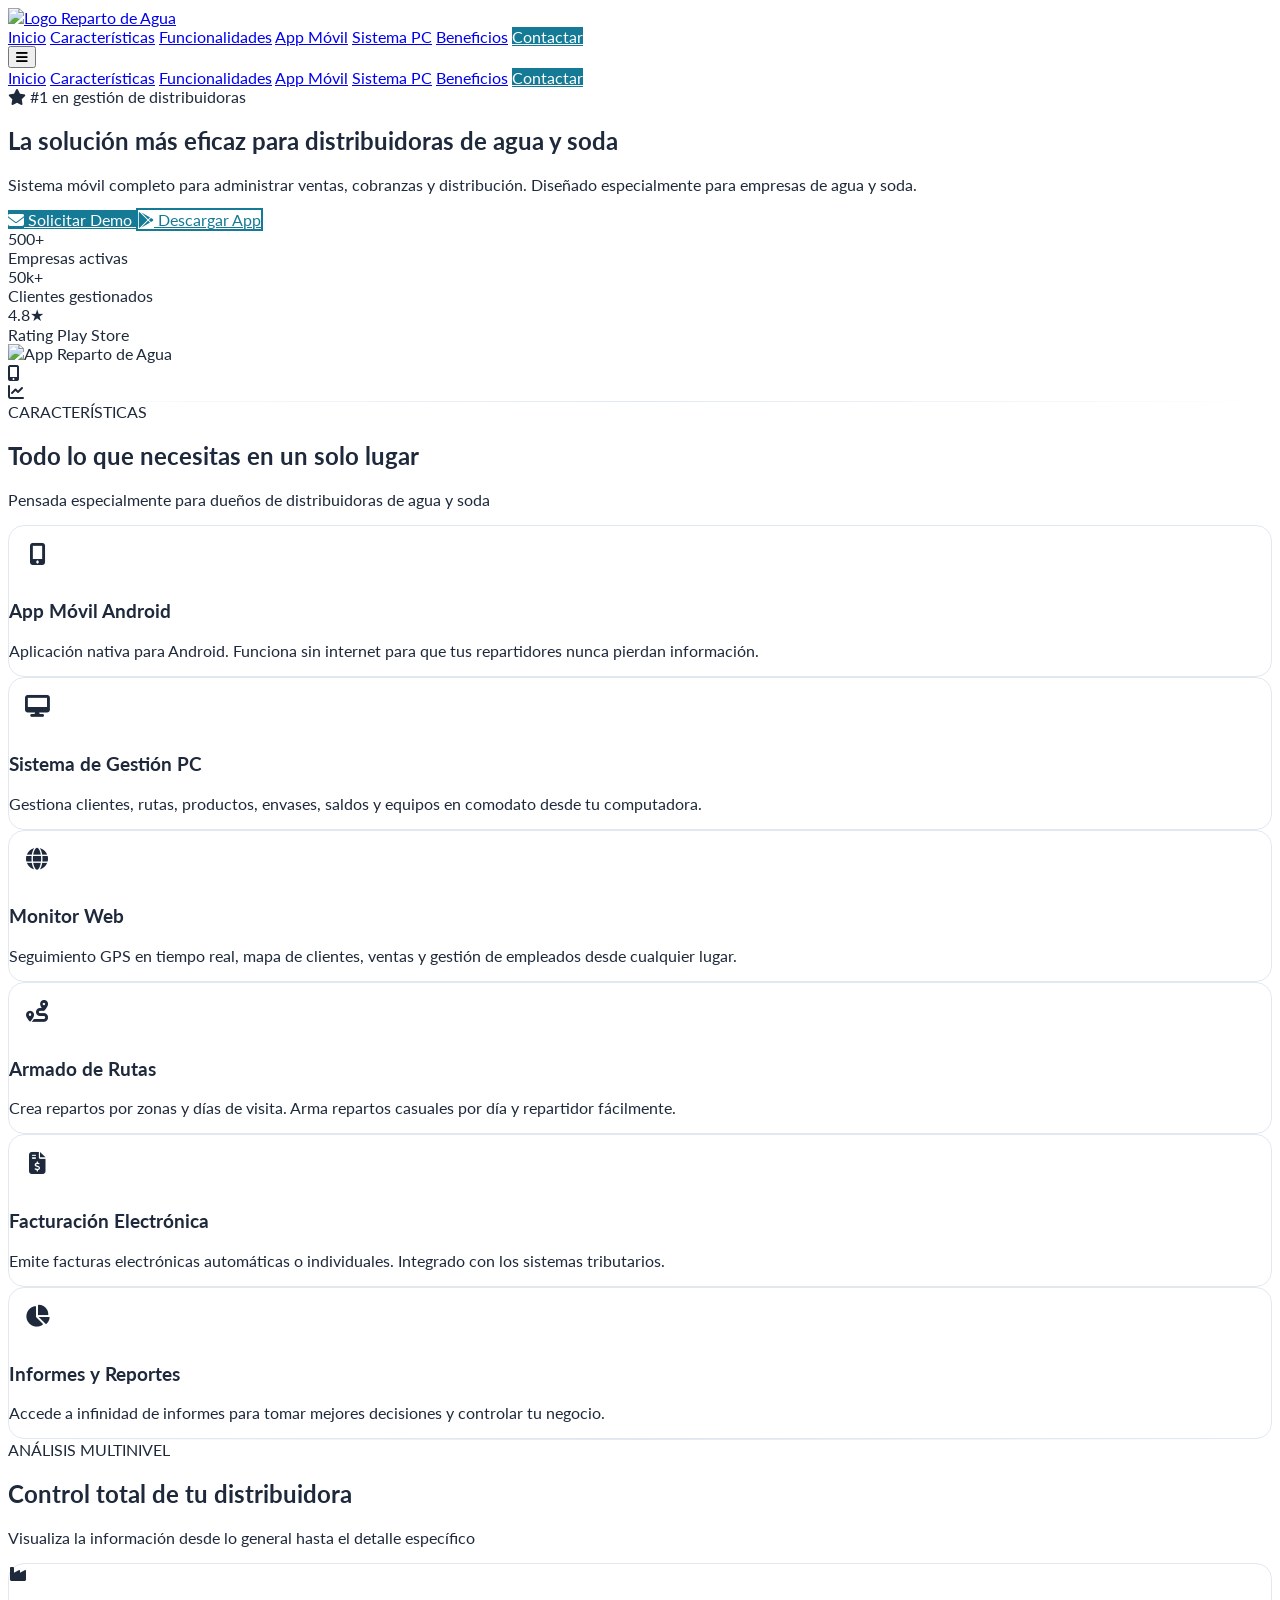
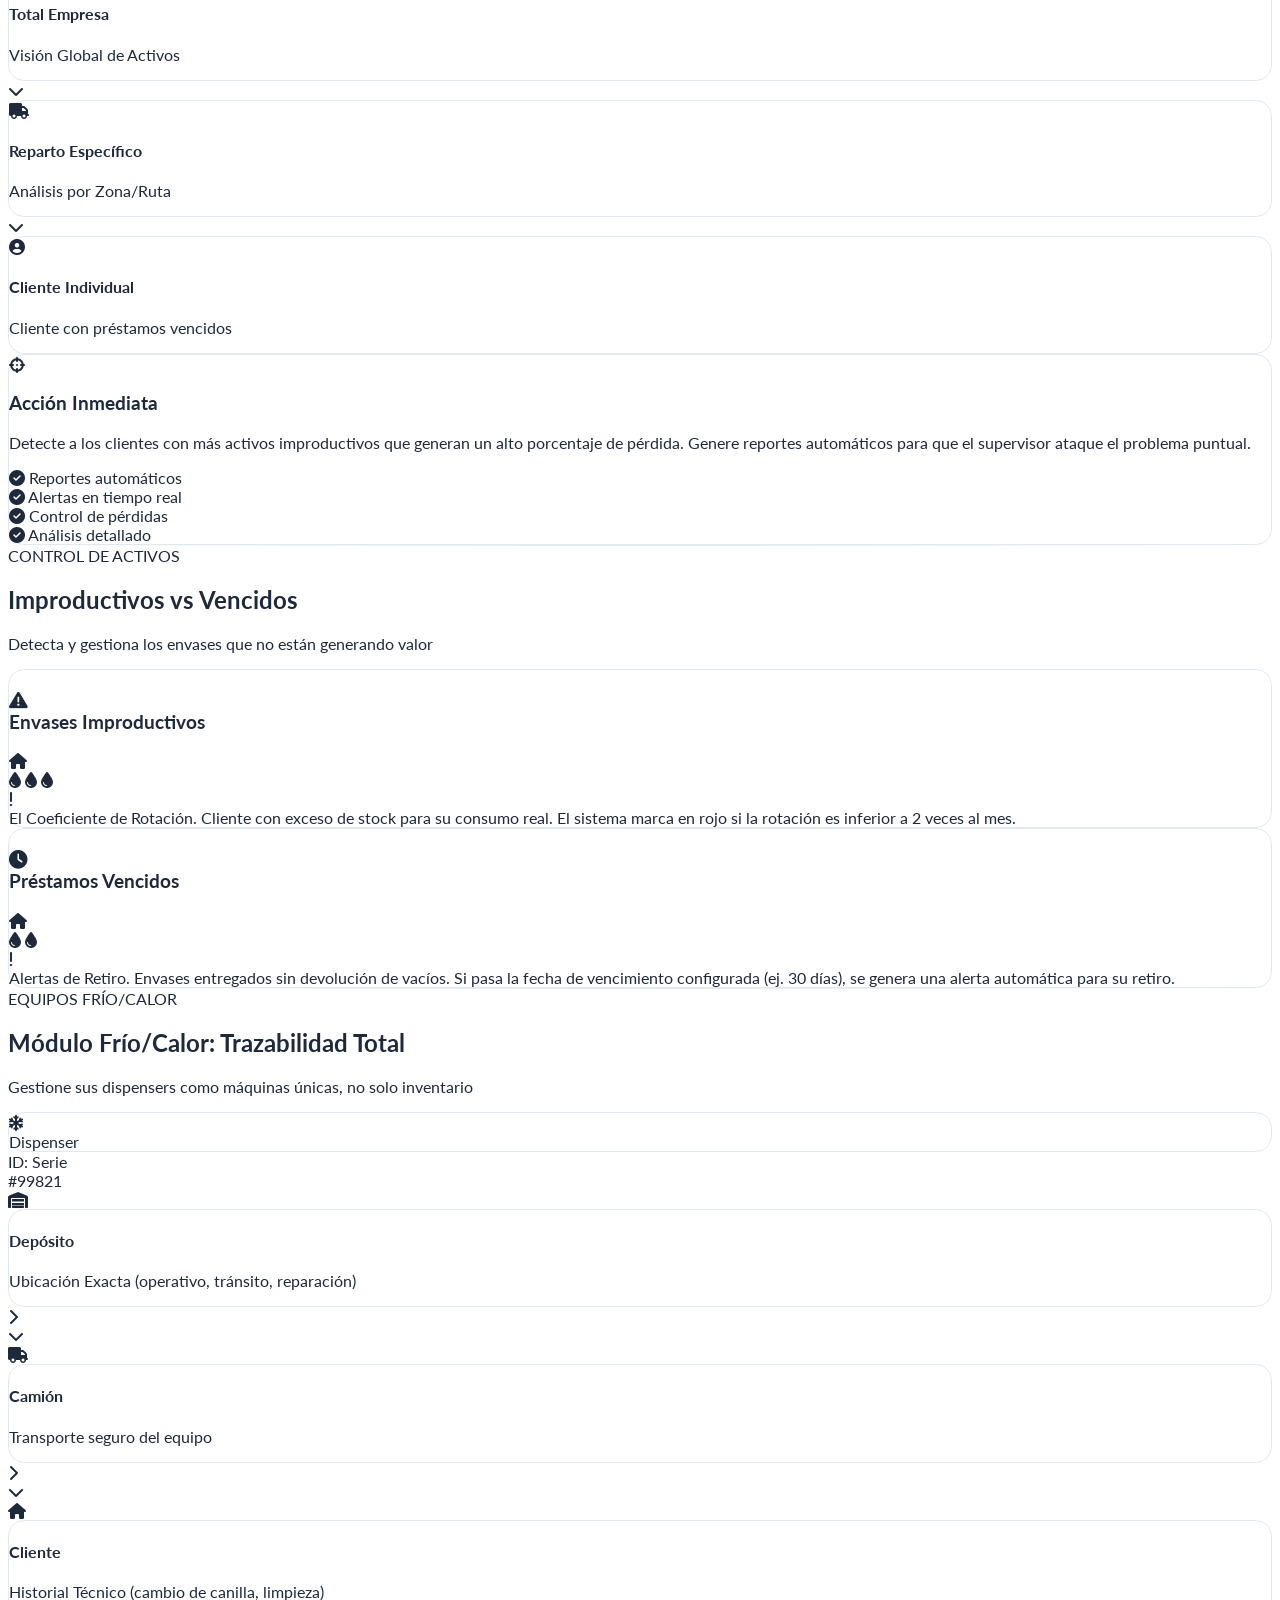
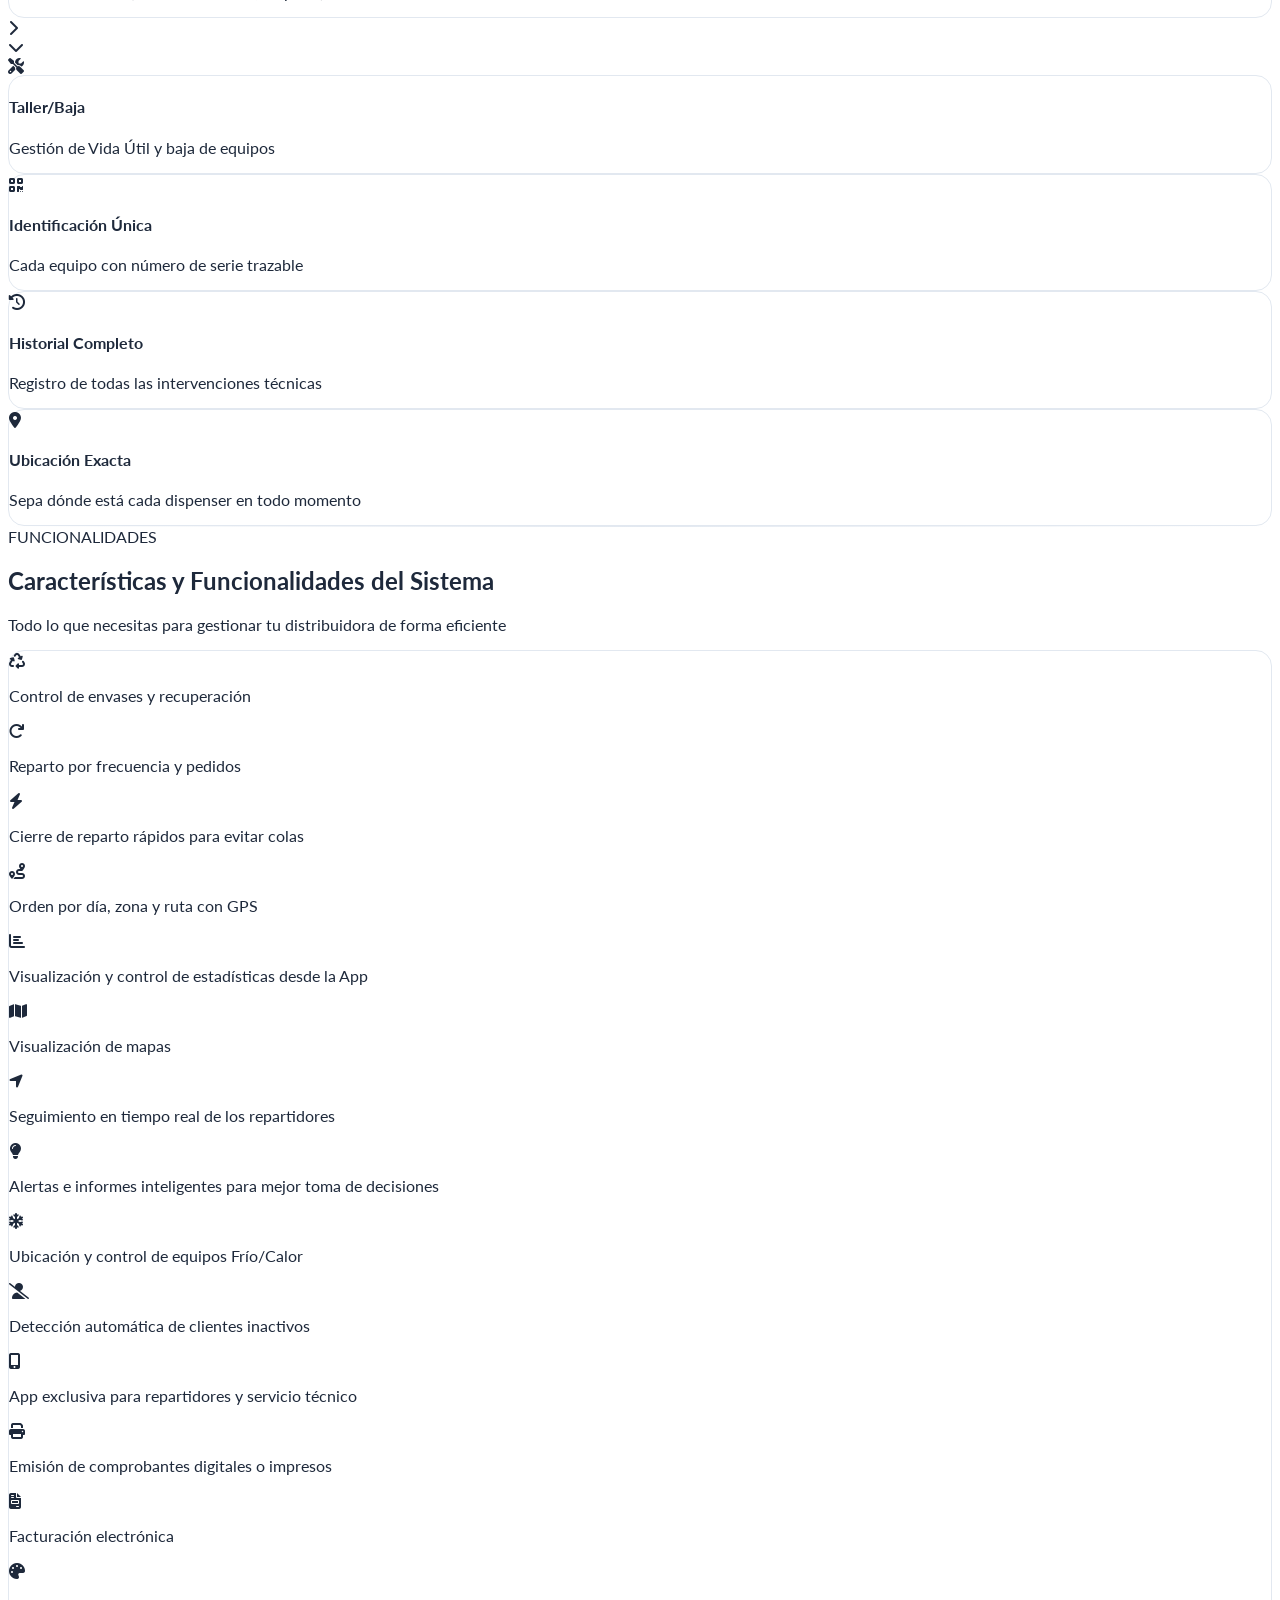
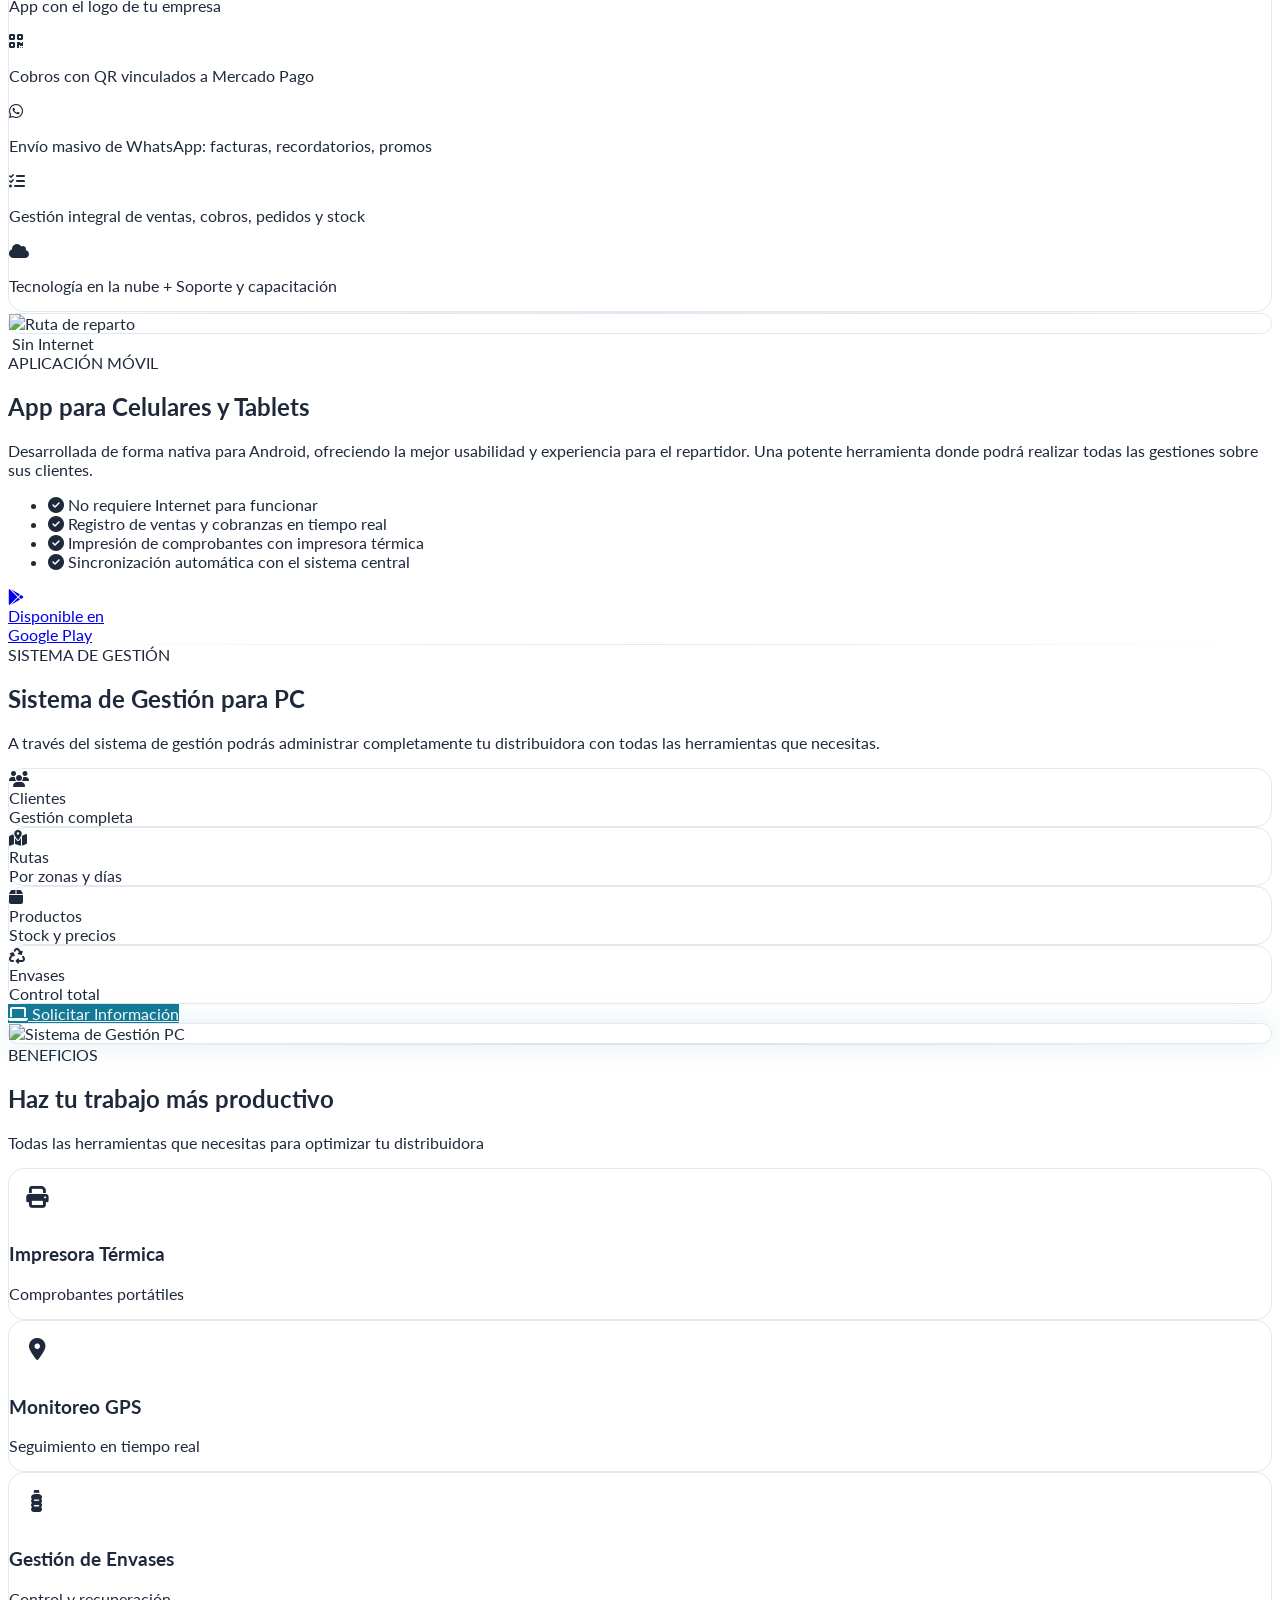
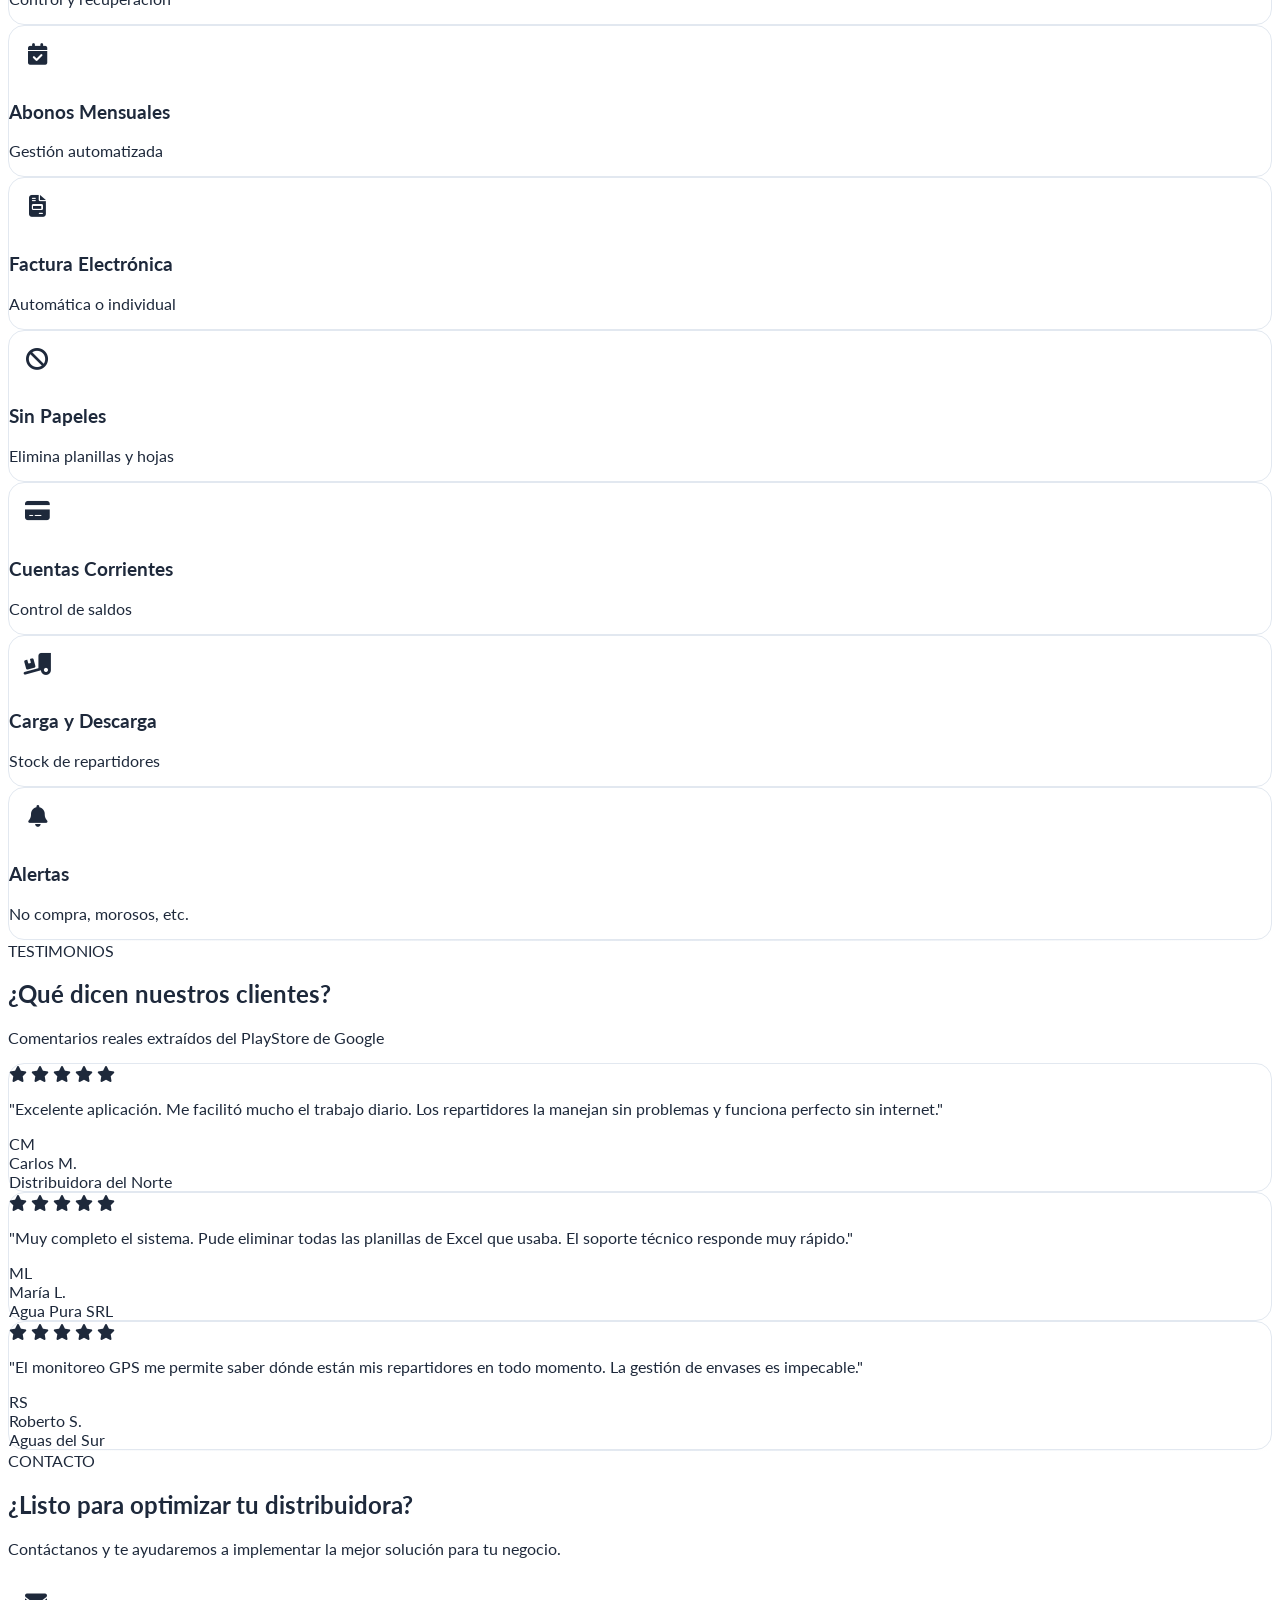
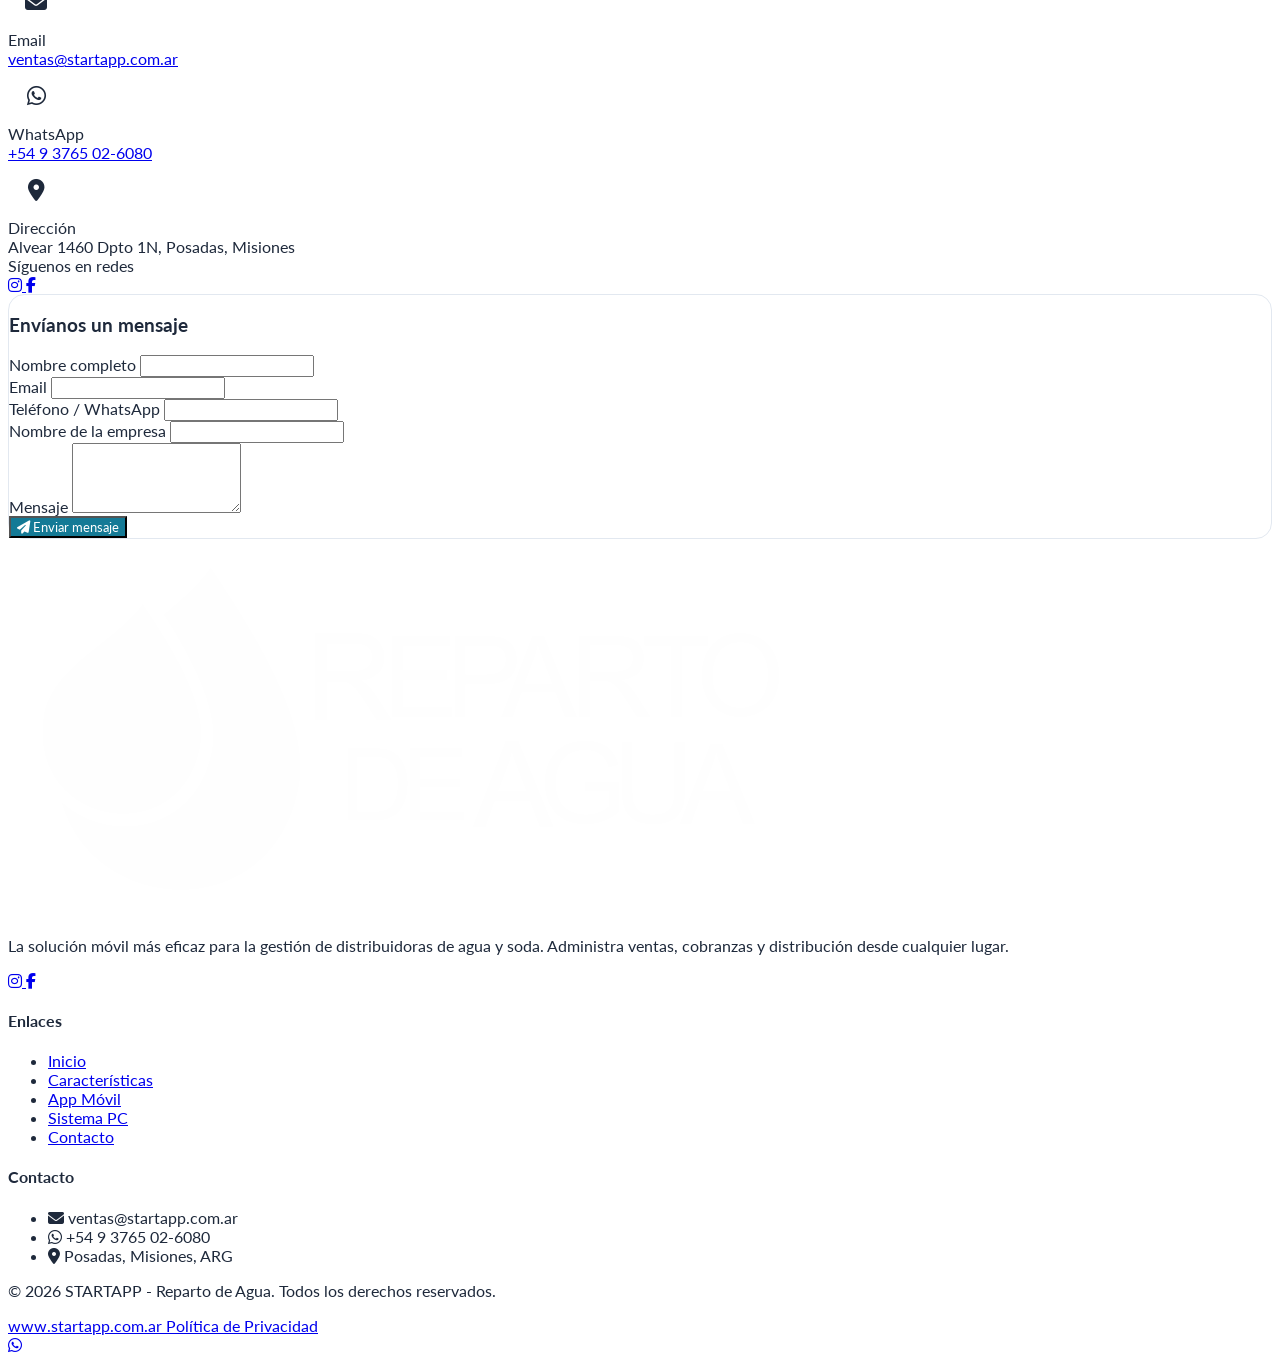
==== commit 98300d26: "logo claro footer" ====
--- a/Reparto/home.html
+++ b/Reparto/home.html
@@ -1409,7 +1409,7 @@
                 <!-- Logo y descripción -->
                 <div class="md:col-span-2">
                     <div class="flex items-center space-x-3 mb-5">
-                        <img src="https://www.repartodeagua.com/img/home/logo-h.png" 
+                        <img src="img/lch/logohclaro.png" 
                              alt="Logo Reparto de Agua" 
                              class="h-10 w-auto">
                     </div>
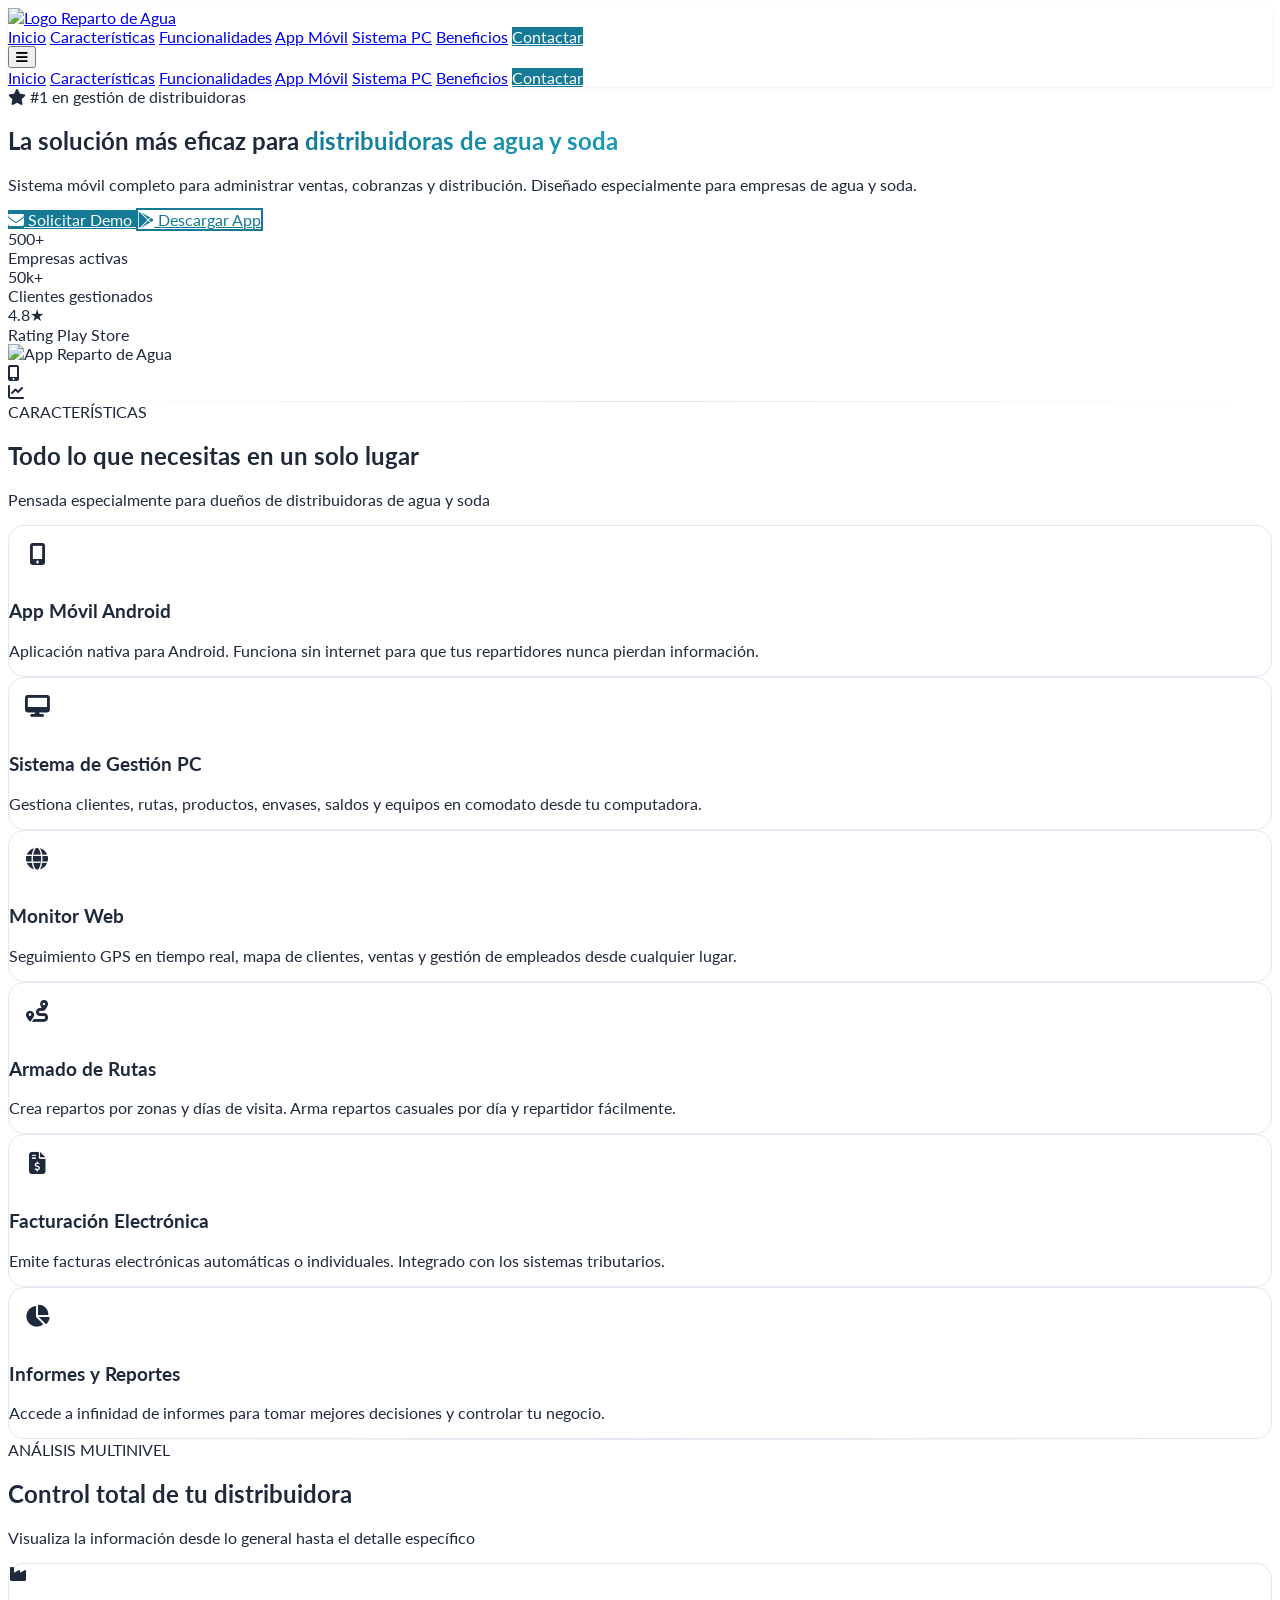
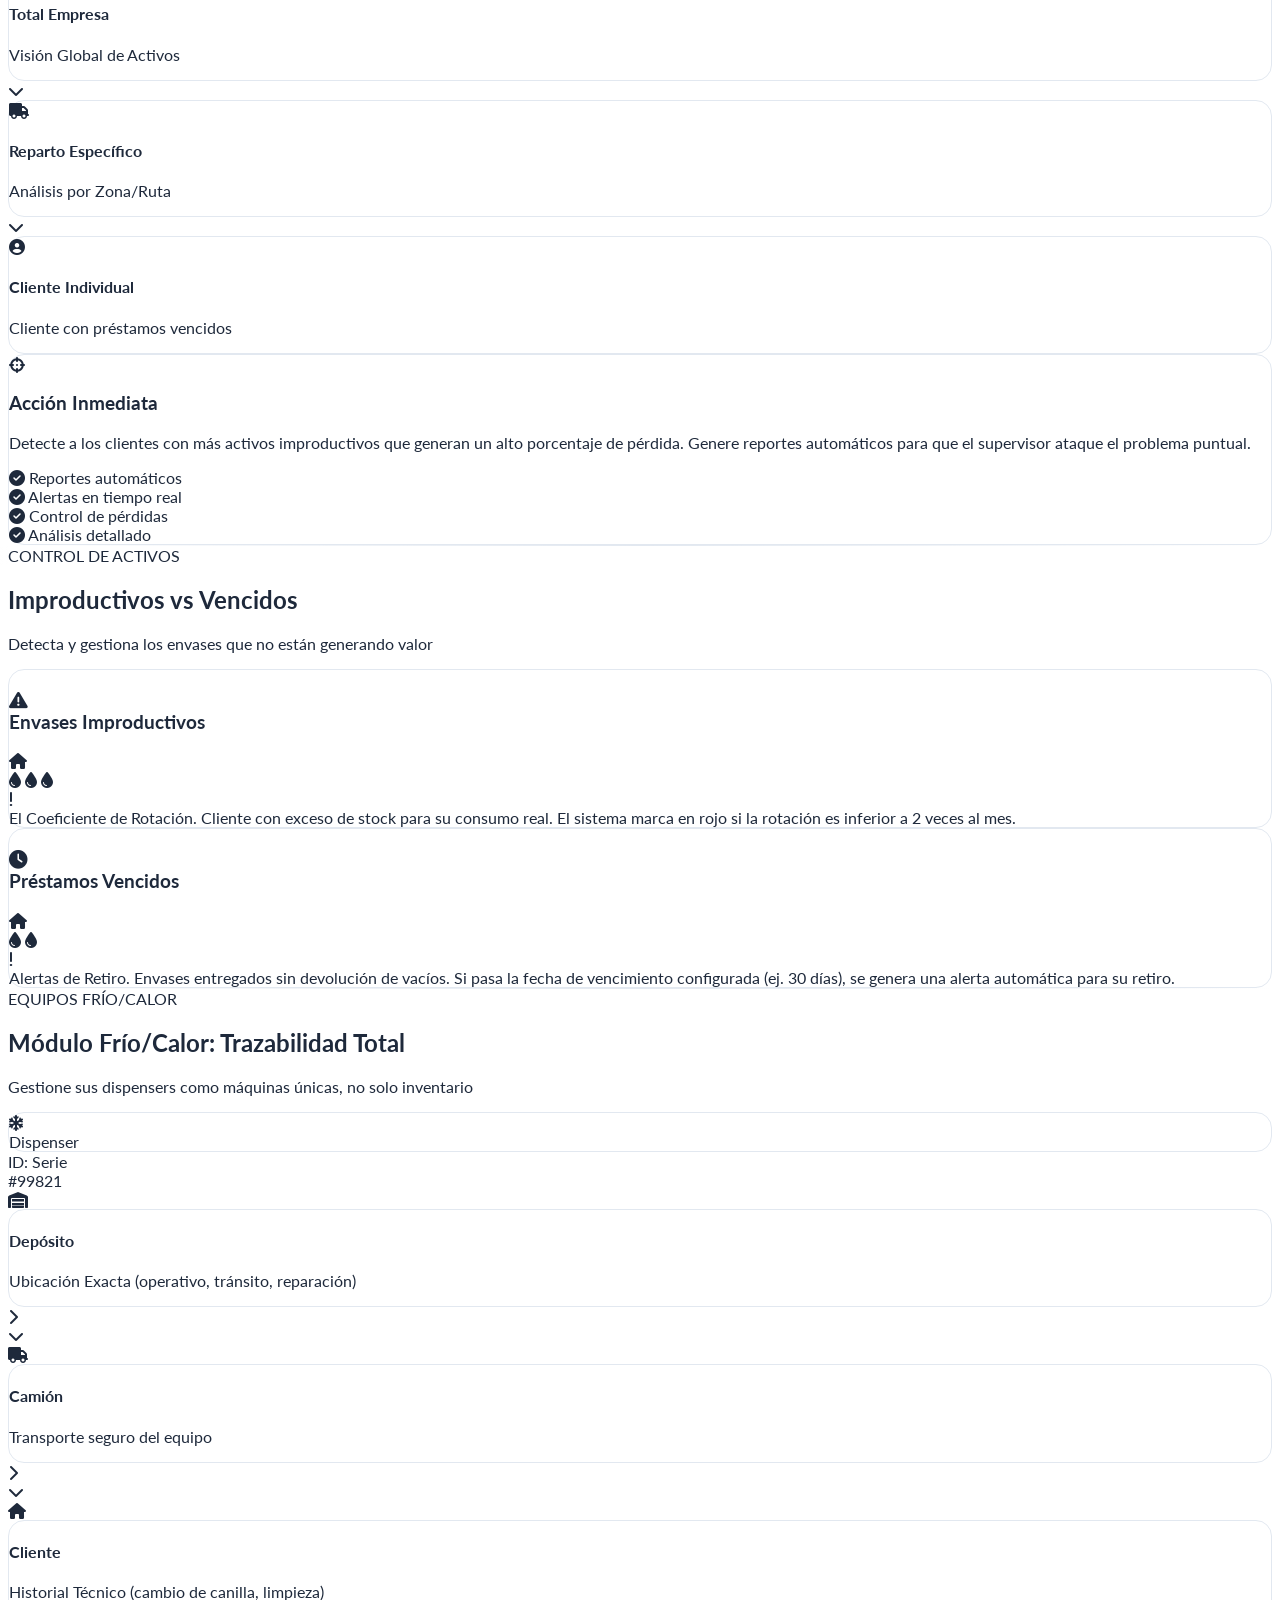
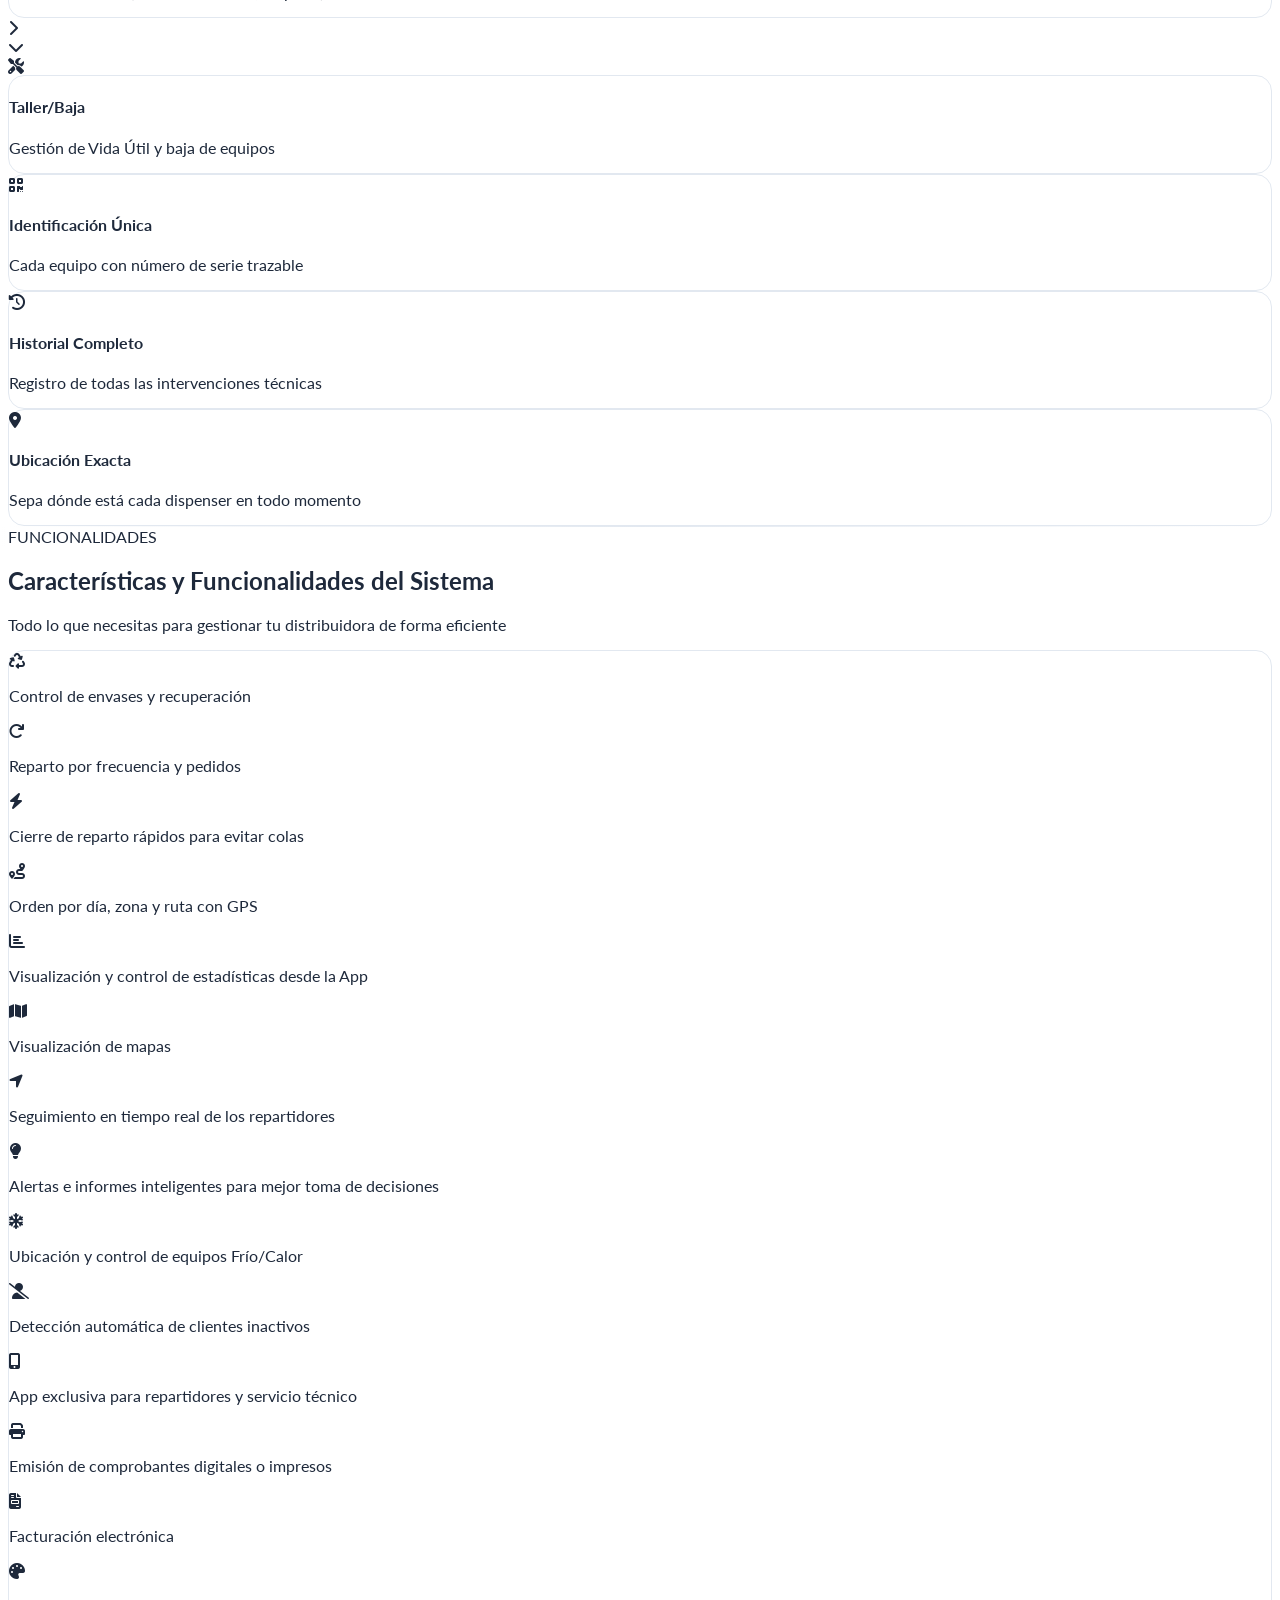
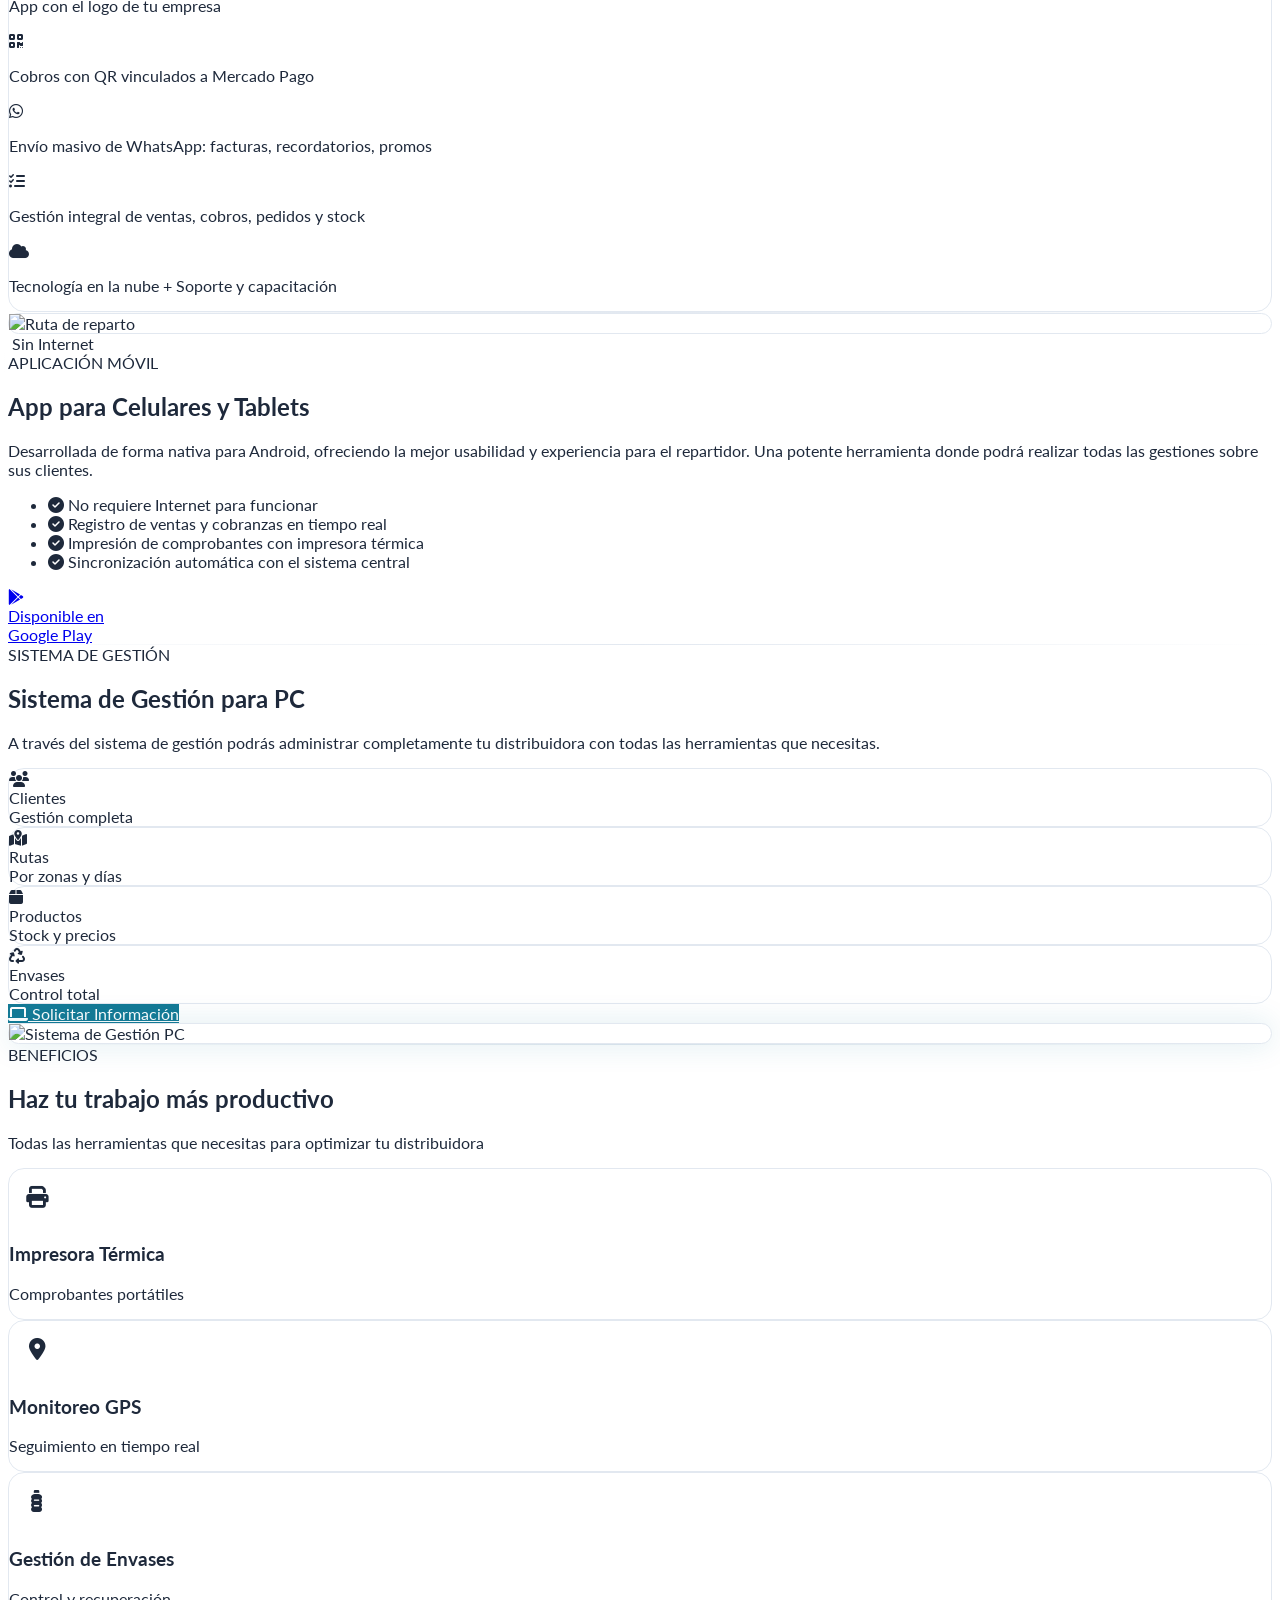
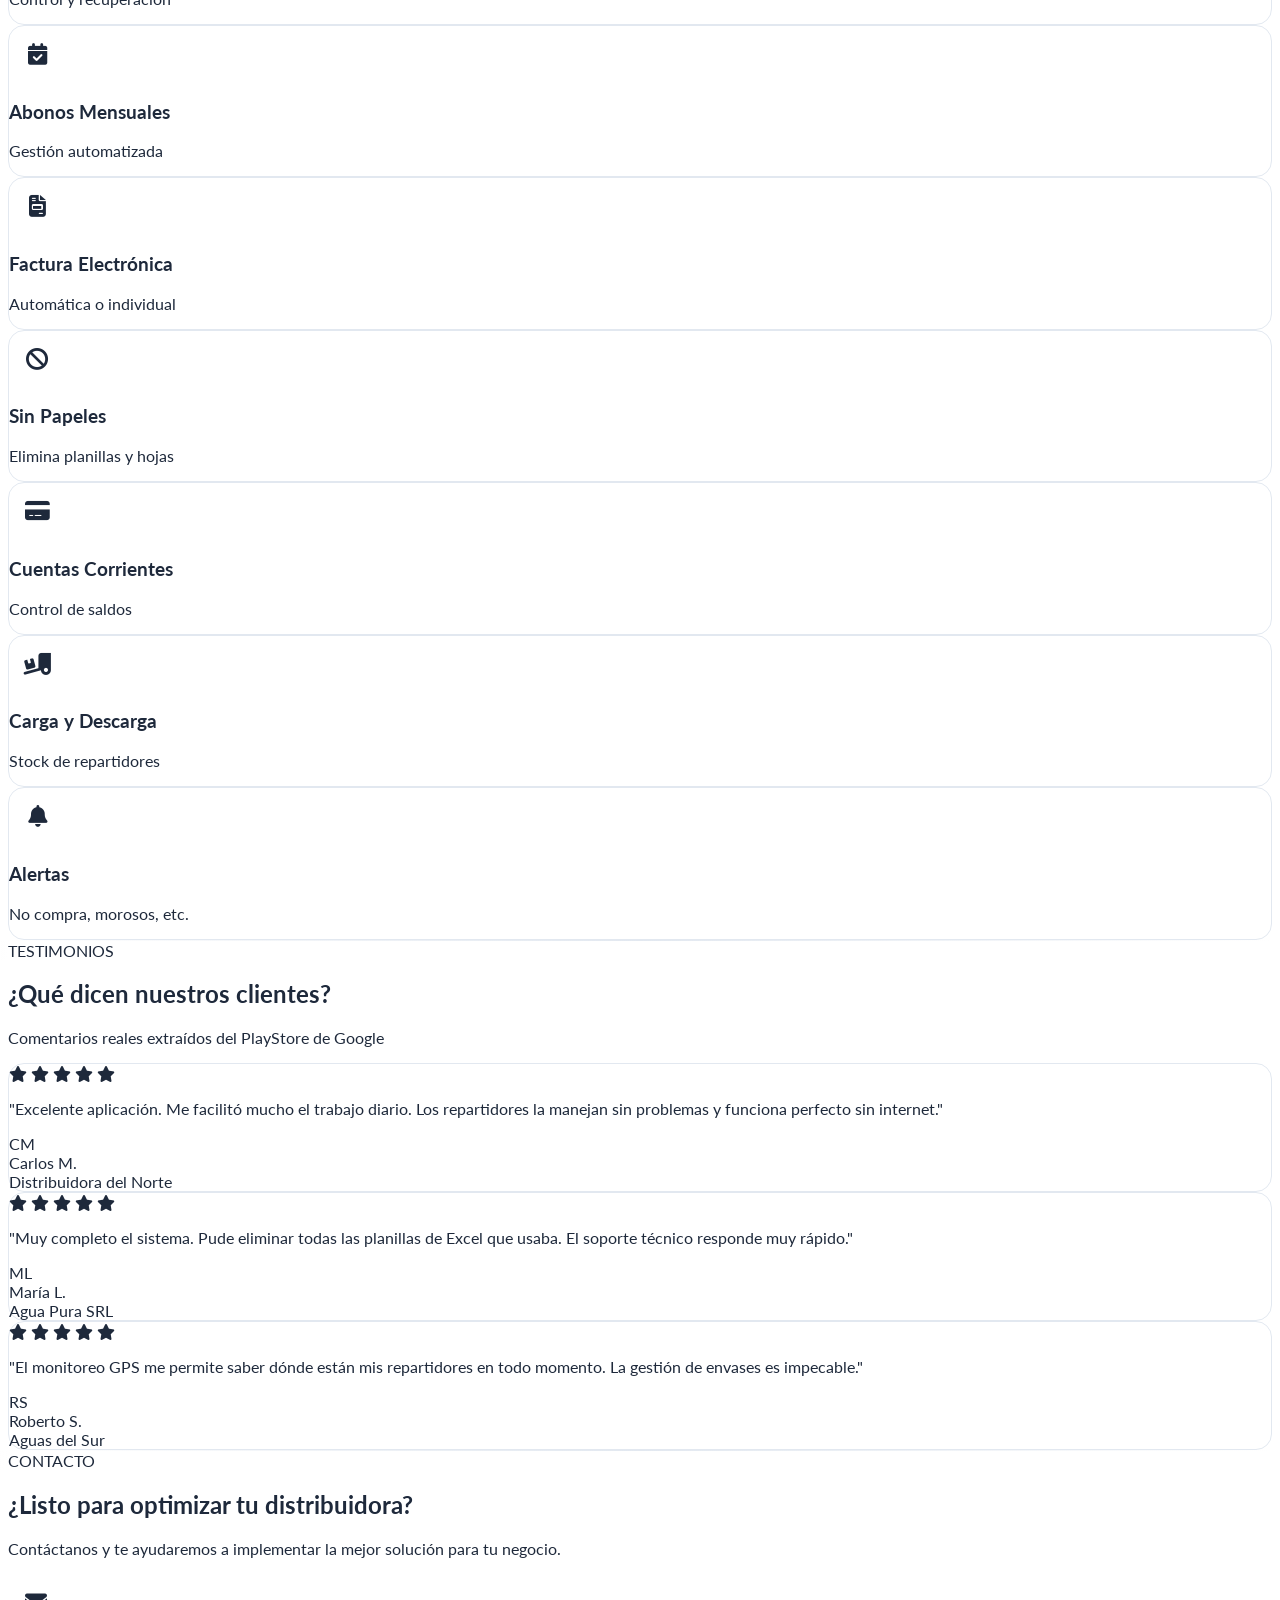
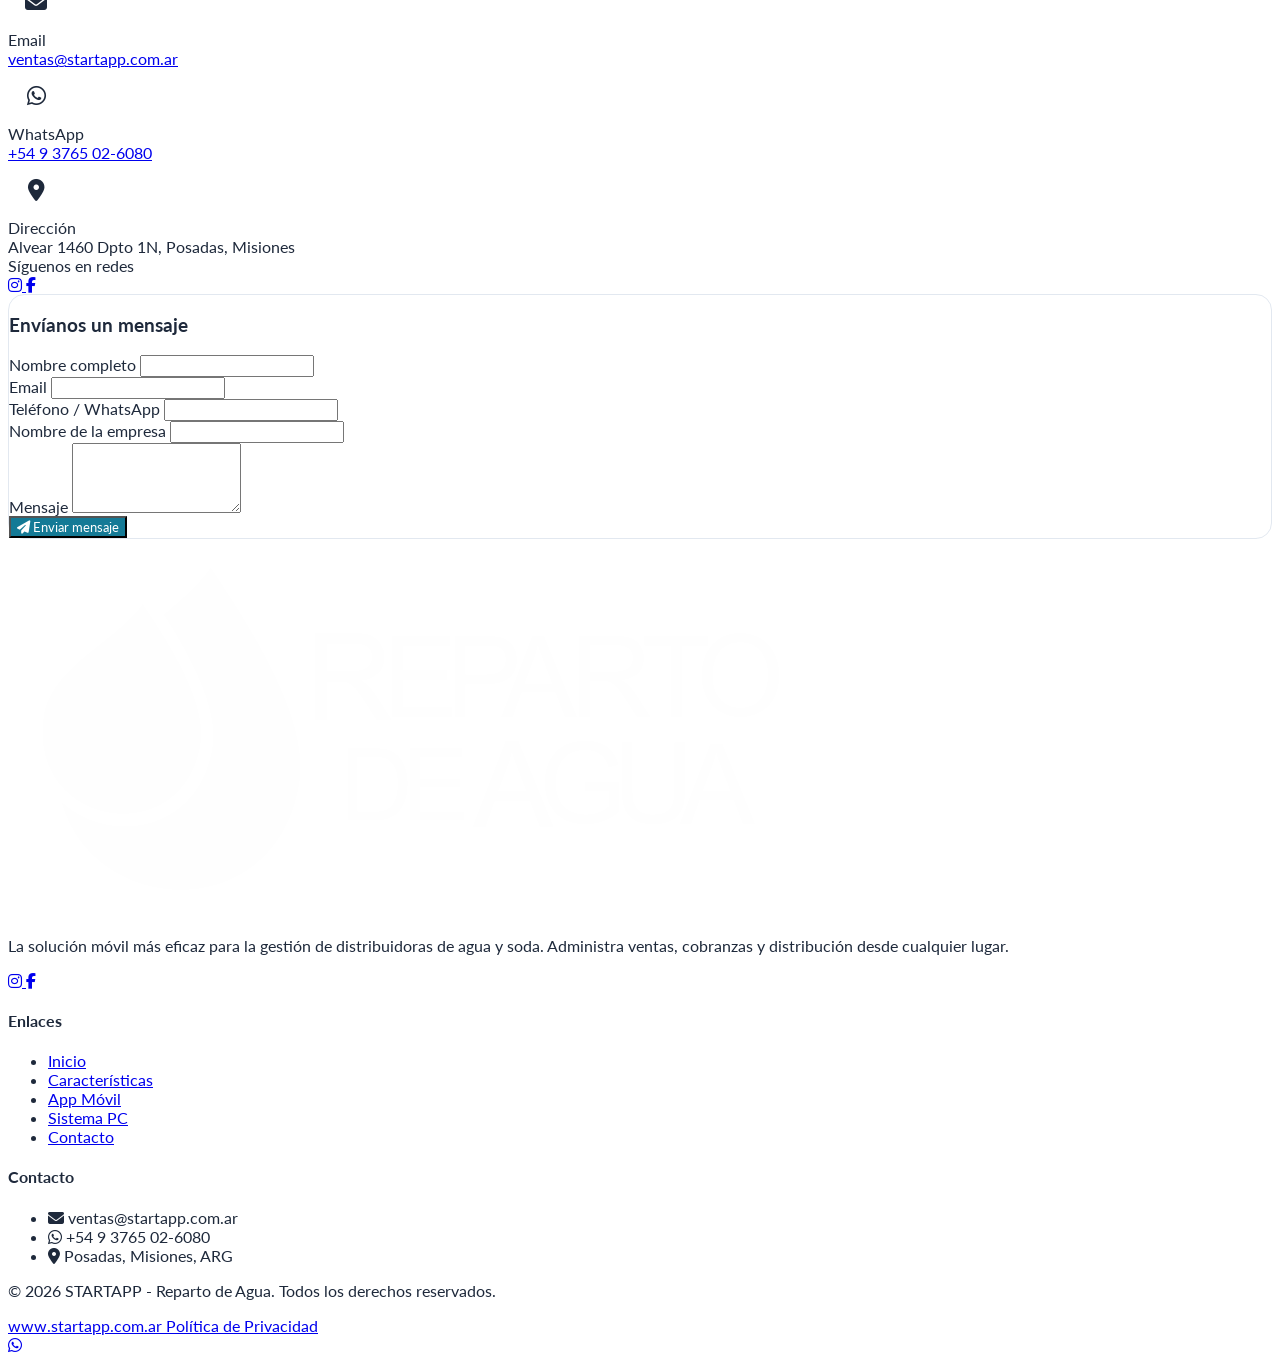
==== commit 532a08bf: "Animaciones + favicon" ====
--- a/Reparto/home.html
+++ b/Reparto/home.html
@@ -6,6 +6,9 @@
     <meta name="description" content="Reparto de Agua - La solución móvil más eficaz para la gestión de distribuidoras de agua y soda. Sistema de gestión, app móvil y monitoreo GPS.">
     <meta name="keywords" content="reparto de agua, distribuidora de agua, software de gestión, app repartidores, soda, envases">
     <title>Reparto de Agua | Gestión de Distribuidoras de Agua y Soda</title>
+    
+    <!-- Favicon -->
+    <link rel="icon" type="image/x-icon" href="img/favicon/favicon.ico">
     
     <!-- Tailwind CSS CDN -->
     <script src="https://cdn.tailwindcss.com"></script>
@@ -17,6 +20,9 @@
     
     <!-- Font Awesome para iconos -->
     <link rel="stylesheet" href="https://cdnjs.cloudflare.com/ajax/libs/font-awesome/6.5.1/css/all.min.css">
+    
+    <!-- Animaciones y efectos -->
+    <link rel="stylesheet" href="css/animations.css">
     
     <style>
         * {
@@ -244,17 +250,17 @@
     <!-- ============================================
          HERO SECTION
          ============================================ -->
-    <section id="inicio" class="bg-white min-h-screen flex items-center pt-16">
+    <section id="inicio" class="bg-white min-h-screen flex items-center pt-16 relative overflow-hidden">
         <div class="max-w-7xl mx-auto px-4 sm:px-6 lg:px-8 py-20">
             <div class="grid lg:grid-cols-2 gap-12 items-center">
                 <!-- Texto Hero -->
-                <div>
+                <div class="animate-fade-up">
                     <span class="inline-flex items-center bg-[#147a96]/10 border border-[#147a96]/30 text-[#147a96] px-4 py-2 rounded-full text-sm font-medium mb-6">
                         <i class="fas fa-star mr-2"></i> #1 en gestión de distribuidoras
                     </span>
                     <h1 class="text-4xl md:text-5xl lg:text-6xl font-bold leading-tight mb-6 text-gray-800">
                         La solución más eficaz para 
-                        <span class="text-[#147a96]">distribuidoras de agua y soda</span>
+                        <span class="text-[#147a96] gradient-text">distribuidoras de agua y soda</span>
                     </h1>
                     <p class="text-xl text-gray-600 mb-8 leading-relaxed">
                         Sistema móvil completo para administrar ventas, cobranzas y distribución. 
@@ -287,17 +293,17 @@
                 </div>
                 
                 <!-- Imagen Hero -->
-                <div class="relative">
-                    <div class="animate-float">
-                        <div class="bg-white rounded-2xl p-6 shadow-xl border border-gray-100">
+                <div class="relative animate-fade-right delay-200">
+                    <div class="animate-float float-animation">
+                        <div class="bg-white rounded-2xl p-6 shadow-xl border border-gray-100 hover-glow">
                             <img src="https://www.repartodeagua.com/img/home/home_tablet.png" alt="App Reparto de Agua" class="w-full rounded-xl">
                         </div>
                     </div>
                     <!-- Elementos decorativos -->
-                    <div class="absolute -bottom-4 -left-4 bg-[#147a96] rounded-xl p-3 shadow-xl hidden lg:block">
+                    <div class="absolute -bottom-4 -left-4 bg-[#147a96] rounded-xl p-3 shadow-xl hidden lg:block bounce-soft">
                         <i class="fas fa-mobile-alt text-white text-2xl"></i>
                     </div>
-                    <div class="absolute -top-4 -right-4 bg-emerald-500 rounded-xl p-3 shadow-xl hidden lg:block">
+                    <div class="absolute -top-4 -right-4 bg-emerald-500 rounded-xl p-3 shadow-xl hidden lg:block pulse-soft">
                         <i class="fas fa-chart-line text-white text-2xl"></i>
                     </div>
                 </div>
@@ -919,12 +925,12 @@
         <div class="max-w-7xl mx-auto px-4 sm:px-6 lg:px-8">
             <div class="grid lg:grid-cols-2 gap-16 items-center">
                 <!-- Imagen -->
-                <div class="relative section-fade">
-                    <div class="card-feature rounded-2xl p-6 shadow-lg">
+                <div class="relative animate-fade-left">
+                    <div class="card-feature rounded-2xl p-6 shadow-lg hover-glow">
                         <img src="https://www.repartodeagua.com/img/slider/ruta.png" alt="Ruta de reparto" class="w-full rounded-xl">
                     </div>
                     <!-- Badge -->
-                    <div class="absolute -bottom-4 -right-4 bg-emerald-500 rounded-xl p-4 shadow-xl">
+                    <div class="absolute -bottom-4 -right-4 bg-emerald-500 rounded-xl p-4 shadow-xl bounce-soft">
                         <div class="flex items-center space-x-2">
                             <i class="fas fa-wifi-slash text-white text-lg"></i>
                             <span class="text-white font-semibold text-sm">Sin Internet</span>
@@ -933,7 +939,7 @@
                 </div>
                 
                 <!-- Contenido -->
-                <div class="section-fade">
+                <div class="animate-fade-right delay-200">
                     <span class="inline-flex items-center bg-[#147a96]/10 border border-[#147a96]/30 text-[#147a96] px-4 py-2 rounded-full text-sm font-semibold mb-4">
                         APLICACIÓN MÓVIL
                     </span>
@@ -987,7 +993,7 @@
         <div class="max-w-7xl mx-auto px-4 sm:px-6 lg:px-8">
             <div class="grid lg:grid-cols-2 gap-16 items-center">
                 <!-- Contenido -->
-                <div class="order-2 lg:order-1 section-fade">
+                <div class="order-2 lg:order-1 animate-fade-left">
                     <span class="inline-flex items-center bg-emerald-500/10 border border-emerald-400/30 text-emerald-600 px-4 py-2 rounded-full text-sm font-semibold mb-4">
                         SISTEMA DE GESTIÓN
                     </span>
@@ -1027,8 +1033,8 @@
                 </div>
                 
                 <!-- Imagen -->
-                <div class="order-1 lg:order-2 section-fade">
-                    <div class="card-feature rounded-2xl p-6" style="box-shadow: 0 0 30px rgba(20, 122, 150, 0.15);">
+                <div class="order-1 lg:order-2 animate-fade-right delay-200">
+                    <div class="card-feature rounded-2xl p-6 hover-glow" style="box-shadow: 0 0 30px rgba(20, 122, 150, 0.15);">
                         <img src="https://www.repartodeagua.com/img/slider/pc-gestion.png" alt="Sistema de Gestión PC" class="w-full rounded-xl">
                     </div>
                 </div>
@@ -1482,7 +1488,7 @@
          BOTÓN WHATSAPP FLOTANTE
          ============================================ -->
     <a href="https://wa.me/+5493765026080" target="_blank" 
-       class="fixed bottom-6 right-6 w-14 h-14 bg-green-500 rounded-full flex items-center justify-center text-white shadow-lg hover:bg-green-600 transition-all z-50 hover:scale-110">
+       class="fixed bottom-6 right-6 w-14 h-14 bg-green-500 rounded-full flex items-center justify-center text-white shadow-lg hover:bg-green-600 transition-all z-50 hover:scale-110 pulse-soft">
         <i class="fab fa-whatsapp text-2xl"></i>
     </a>
 
@@ -1558,5 +1564,8 @@
             });
         });
     </script>
+    
+    <!-- Animaciones y efectos dinámicos -->
+    <script src="js/animations.js"></script>
 </body>
 </html>
--- a/Reparto/css/animations.css
+++ b/Reparto/css/animations.css
@@ -0,0 +1,593 @@
+/**
+ * ============================================
+ * REPARTO DE AGUA - Animaciones y Efectos
+ * ============================================
+ * 
+ * Este archivo contiene todas las animaciones y efectos
+ * visuales modernos para mejorar la experiencia de usuario.
+ * 
+ * CONTENIDO:
+ * 1. Variables de animación
+ * 2. Animaciones de entrada (scroll reveal)
+ * 3. Efectos hover mejorados
+ * 4. Animaciones de flotación
+ * 5. Efectos de olas y agua
+ * 6. Transiciones suaves
+ * 7. Microinteracciones
+ * 
+ * ============================================
+ */
+
+/* ============================================
+   1. VARIABLES DE ANIMACIÓN
+   ============================================ */
+:root {
+    --animation-duration: 0.6s;
+    --animation-easing: cubic-bezier(0.16, 1, 0.3, 1);
+    --hover-duration: 0.3s;
+}
+
+/* ============================================
+   2. ANIMACIONES DE ENTRADA (SCROLL REVEAL)
+   ============================================ */
+
+/* Fade in desde abajo */
+.animate-fade-up {
+    opacity: 0;
+    transform: translateY(40px);
+    transition: opacity var(--animation-duration) var(--animation-easing),
+                transform var(--animation-duration) var(--animation-easing);
+}
+
+.animate-fade-up.visible {
+    opacity: 1;
+    transform: translateY(0);
+}
+
+/* Fade in desde la izquierda */
+.animate-fade-left {
+    opacity: 0;
+    transform: translateX(-40px);
+    transition: opacity var(--animation-duration) var(--animation-easing),
+                transform var(--animation-duration) var(--animation-easing);
+}
+
+.animate-fade-left.visible {
+    opacity: 1;
+    transform: translateX(0);
+}
+
+/* Fade in desde la derecha */
+.animate-fade-right {
+    opacity: 0;
+    transform: translateX(40px);
+    transition: opacity var(--animation-duration) var(--animation-easing),
+                transform var(--animation-duration) var(--animation-easing);
+}
+
+.animate-fade-right.visible {
+    opacity: 1;
+    transform: translateX(0);
+}
+
+/* Escala desde pequeño */
+.animate-scale-up {
+    opacity: 0;
+    transform: scale(0.9);
+    transition: opacity var(--animation-duration) var(--animation-easing),
+                transform var(--animation-duration) var(--animation-easing);
+}
+
+.animate-scale-up.visible {
+    opacity: 1;
+    transform: scale(1);
+}
+
+/* Fade simple */
+.animate-fade {
+    opacity: 0;
+    transition: opacity 0.8s ease;
+}
+
+.animate-fade.visible {
+    opacity: 1;
+}
+
+/* Delays escalonados para grupos */
+.delay-100 { transition-delay: 0.1s !important; }
+.delay-200 { transition-delay: 0.2s !important; }
+.delay-300 { transition-delay: 0.3s !important; }
+.delay-400 { transition-delay: 0.4s !important; }
+.delay-500 { transition-delay: 0.5s !important; }
+.delay-600 { transition-delay: 0.6s !important; }
+
+/* ============================================
+   3. EFECTOS HOVER MEJORADOS
+   ============================================ */
+
+/* Hover suave para cards */
+.hover-lift {
+    transition: transform var(--hover-duration) ease,
+                box-shadow var(--hover-duration) ease;
+}
+
+.hover-lift:hover {
+    transform: translateY(-8px);
+    box-shadow: 0 20px 40px rgba(20, 122, 150, 0.15);
+}
+
+/* Efecto de brillo al hover */
+.hover-glow {
+    transition: box-shadow var(--hover-duration) ease;
+}
+
+.hover-glow:hover {
+    box-shadow: 0 0 30px rgba(20, 122, 150, 0.25);
+}
+
+/* Efecto ripple/onda al hacer click */
+.ripple-effect {
+    position: relative;
+    overflow: hidden;
+}
+
+.ripple-effect::after {
+    content: '';
+    position: absolute;
+    top: 50%;
+    left: 50%;
+    width: 0;
+    height: 0;
+    border-radius: 50%;
+    background: rgba(255, 255, 255, 0.3);
+    transform: translate(-50%, -50%);
+    transition: width 0.4s ease, height 0.4s ease;
+}
+
+.ripple-effect:active::after {
+    width: 300%;
+    height: 300%;
+}
+
+/* Subrayado animado */
+.hover-underline {
+    position: relative;
+}
+
+.hover-underline::after {
+    content: '';
+    position: absolute;
+    bottom: -2px;
+    left: 0;
+    width: 0;
+    height: 2px;
+    background: var(--accent-celeste, #147a96);
+    transition: width var(--hover-duration) ease;
+}
+
+.hover-underline:hover::after {
+    width: 100%;
+}
+
+/* ============================================
+   4. ANIMACIONES DE FLOTACIÓN
+   ============================================ */
+
+/* Flotación suave */
+.float-animation {
+    animation: float 6s ease-in-out infinite;
+}
+
+@keyframes float {
+    0%, 100% {
+        transform: translateY(0);
+    }
+    50% {
+        transform: translateY(-15px);
+    }
+}
+
+/* Flotación con rotación sutil */
+.float-rotate {
+    animation: floatRotate 8s ease-in-out infinite;
+}
+
+@keyframes floatRotate {
+    0%, 100% {
+        transform: translateY(0) rotate(0deg);
+    }
+    25% {
+        transform: translateY(-8px) rotate(1deg);
+    }
+    50% {
+        transform: translateY(-15px) rotate(0deg);
+    }
+    75% {
+        transform: translateY(-8px) rotate(-1deg);
+    }
+}
+
+/* Rebote suave */
+.bounce-soft {
+    animation: bounceSoft 2s ease-in-out infinite;
+}
+
+@keyframes bounceSoft {
+    0%, 100% {
+        transform: translateY(0);
+    }
+    50% {
+        transform: translateY(-8px);
+    }
+}
+
+/* Pulso suave */
+.pulse-soft {
+    animation: pulseSoft 2s ease-in-out infinite;
+}
+
+@keyframes pulseSoft {
+    0%, 100% {
+        transform: scale(1);
+        opacity: 1;
+    }
+    50% {
+        transform: scale(1.05);
+        opacity: 0.9;
+    }
+}
+
+/* ============================================
+   5. EFECTOS DE OLAS Y AGUA
+   ============================================ */
+
+/* Contenedor de olas */
+.wave-container {
+    position: absolute;
+    bottom: 0;
+    left: 0;
+    width: 100%;
+    height: 100px;
+    overflow: hidden;
+    pointer-events: none;
+    z-index: 1;
+}
+
+.wave {
+    position: absolute;
+    bottom: 0;
+    left: 0;
+    width: 200%;
+    height: 100%;
+    background: url("data:image/svg+xml,%3Csvg xmlns='http://www.w3.org/2000/svg' viewBox='0 0 1440 320'%3E%3Cpath fill='%23147a96' fill-opacity='0.08' d='M0,160L48,176C96,192,192,224,288,213.3C384,203,480,149,576,138.7C672,128,768,160,864,181.3C960,203,1056,213,1152,197.3C1248,181,1344,139,1392,117.3L1440,96L1440,320L1392,320C1344,320,1248,320,1152,320C1056,320,960,320,864,320C768,320,672,320,576,320C480,320,384,320,288,320C192,320,96,320,48,320L0,320Z'%3E%3C/path%3E%3C/svg%3E") repeat-x;
+    background-size: 50% 100%;
+    animation: waveMove 20s linear infinite;
+}
+
+.wave:nth-child(2) {
+    bottom: 5px;
+    animation-delay: -5s;
+    animation-duration: 25s;
+    opacity: 0.6;
+}
+
+.wave:nth-child(3) {
+    bottom: 10px;
+    animation-delay: -2s;
+    animation-duration: 30s;
+    opacity: 0.4;
+}
+
+@keyframes waveMove {
+    0% {
+        transform: translateX(0);
+    }
+    100% {
+        transform: translateX(-50%);
+    }
+}
+
+/* Burbujas flotantes */
+.bubble {
+    position: absolute;
+    border-radius: 50%;
+    background: radial-gradient(circle at 30% 30%, 
+        rgba(255, 255, 255, 0.8), 
+        rgba(20, 122, 150, 0.15));
+    border: 1px solid rgba(20, 122, 150, 0.2);
+    animation: bubbleRise linear infinite;
+    pointer-events: none;
+}
+
+@keyframes bubbleRise {
+    0% {
+        opacity: 0;
+        transform: translateY(0) scale(0.5);
+    }
+    10% {
+        opacity: 0.6;
+    }
+    90% {
+        opacity: 0.4;
+    }
+    100% {
+        opacity: 0;
+        transform: translateY(-100vh) scale(1);
+    }
+}
+
+/* Contenedor de burbujas */
+.bubbles-container {
+    position: fixed;
+    top: 0;
+    left: 0;
+    width: 100%;
+    height: 100%;
+    pointer-events: none;
+    z-index: 0;
+    overflow: hidden;
+}
+
+/* ============================================
+   6. TRANSICIONES SUAVES
+   ============================================ */
+
+/* Transición de color suave */
+.transition-colors-smooth {
+    transition: color 0.3s ease,
+                background-color 0.3s ease,
+                border-color 0.3s ease;
+}
+
+/* Transición completa */
+.transition-all-smooth {
+    transition: all 0.3s cubic-bezier(0.4, 0, 0.2, 1);
+}
+
+/* ============================================
+   7. MICROINTERACCIONES
+   ============================================ */
+
+/* Efecto shimmer/brillo */
+.shimmer {
+    position: relative;
+    overflow: hidden;
+}
+
+.shimmer::before {
+    content: '';
+    position: absolute;
+    top: 0;
+    left: -100%;
+    width: 100%;
+    height: 100%;
+    background: linear-gradient(
+        90deg,
+        transparent,
+        rgba(255, 255, 255, 0.4),
+        transparent
+    );
+    animation: shimmerMove 3s infinite;
+}
+
+@keyframes shimmerMove {
+    0% {
+        left: -100%;
+    }
+    50%, 100% {
+        left: 100%;
+    }
+}
+
+/* Pulso para botones destacados */
+.pulse-ring {
+    position: relative;
+}
+
+.pulse-ring::before {
+    content: '';
+    position: absolute;
+    top: 50%;
+    left: 50%;
+    width: 100%;
+    height: 100%;
+    border-radius: inherit;
+    background: transparent;
+    border: 2px solid var(--accent-celeste, #147a96);
+    transform: translate(-50%, -50%);
+    animation: pulseRing 2s ease-out infinite;
+    pointer-events: none;
+}
+
+@keyframes pulseRing {
+    0% {
+        transform: translate(-50%, -50%) scale(1);
+        opacity: 0.8;
+    }
+    100% {
+        transform: translate(-50%, -50%) scale(1.3);
+        opacity: 0;
+    }
+}
+
+/* Rotación lenta para iconos decorativos */
+.rotate-slow {
+    animation: rotateSlow 20s linear infinite;
+}
+
+@keyframes rotateSlow {
+    from {
+        transform: rotate(0deg);
+    }
+    to {
+        transform: rotate(360deg);
+    }
+}
+
+/* Icono con rebote al hover */
+.icon-bounce:hover {
+    animation: iconBounce 0.5s ease;
+}
+
+@keyframes iconBounce {
+    0%, 100% {
+        transform: translateY(0);
+    }
+    25% {
+        transform: translateY(-6px);
+    }
+    50% {
+        transform: translateY(0);
+    }
+    75% {
+        transform: translateY(-3px);
+    }
+}
+
+/* Texto con gradiente animado */
+.gradient-text {
+    background: linear-gradient(90deg, #147a96, #1a9ab8, #47a7bf, #147a96);
+    background-size: 300% 100%;
+    background-clip: text;
+    -webkit-background-clip: text;
+    -webkit-text-fill-color: transparent;
+    animation: gradientShift 5s ease infinite;
+}
+
+@keyframes gradientShift {
+    0% {
+        background-position: 0% 50%;
+    }
+    50% {
+        background-position: 100% 50%;
+    }
+    100% {
+        background-position: 0% 50%;
+    }
+}
+
+/* ============================================
+   8. EFECTOS ESPECIALES
+   ============================================ */
+
+/* Efecto de vidrio/glassmorphism mejorado */
+.glass-effect {
+    background: rgba(255, 255, 255, 0.7);
+    backdrop-filter: blur(10px);
+    -webkit-backdrop-filter: blur(10px);
+    border: 1px solid rgba(255, 255, 255, 0.3);
+}
+
+/* Efecto 3D sutil en cards */
+.card-3d {
+    transition: transform 0.3s ease;
+    transform-style: preserve-3d;
+}
+
+.card-3d:hover {
+    transform: perspective(1000px) rotateX(2deg) rotateY(-2deg) translateY(-5px);
+}
+
+/* Línea de progreso animada decorativa */
+.progress-line {
+    position: relative;
+    height: 3px;
+    background: var(--border-color, #e2e8f0);
+    border-radius: 3px;
+    overflow: hidden;
+}
+
+.progress-line::after {
+    content: '';
+    position: absolute;
+    top: 0;
+    left: -100%;
+    width: 100%;
+    height: 100%;
+    background: linear-gradient(90deg, transparent, var(--accent-celeste, #147a96), transparent);
+    animation: progressMove 2s infinite;
+}
+
+@keyframes progressMove {
+    0% {
+        left: -100%;
+    }
+    100% {
+        left: 100%;
+    }
+}
+
+/* ============================================
+   9. CONTADOR ANIMADO
+   ============================================ */
+
+.counter-number {
+    display: inline-block;
+    transition: transform 0.1s ease;
+}
+
+.counter-number.counting {
+    animation: counterPop 0.1s ease;
+}
+
+@keyframes counterPop {
+    0%, 100% {
+        transform: scale(1);
+    }
+    50% {
+        transform: scale(1.1);
+    }
+}
+
+/* ============================================
+   10. NAVBAR ANIMATIONS
+   ============================================ */
+
+.navbar-hidden {
+    transform: translateY(-100%);
+}
+
+.navbar-visible {
+    transform: translateY(0);
+}
+
+/* ============================================
+   11. RESPONSIVE - NO AFECTA DISEÑO EXISTENTE
+   ============================================ */
+
+/* Reducir animaciones en móviles para rendimiento */
+@media (max-width: 768px) {
+    .float-animation,
+    .float-rotate {
+        animation-duration: 8s;
+    }
+    
+    .wave {
+        animation-duration: 25s;
+    }
+    
+    /* Simplificar efectos hover en touch */
+    .hover-lift:hover {
+        transform: translateY(-4px);
+    }
+}
+
+/* Respetar preferencias de movimiento reducido */
+@media (prefers-reduced-motion: reduce) {
+    *,
+    *::before,
+    *::after {
+        animation-duration: 0.01ms !important;
+        animation-iteration-count: 1 !important;
+        transition-duration: 0.01ms !important;
+    }
+    
+    .animate-fade-up,
+    .animate-fade-left,
+    .animate-fade-right,
+    .animate-scale-up,
+    .animate-fade {
+        opacity: 1;
+        transform: none;
+    }
+}
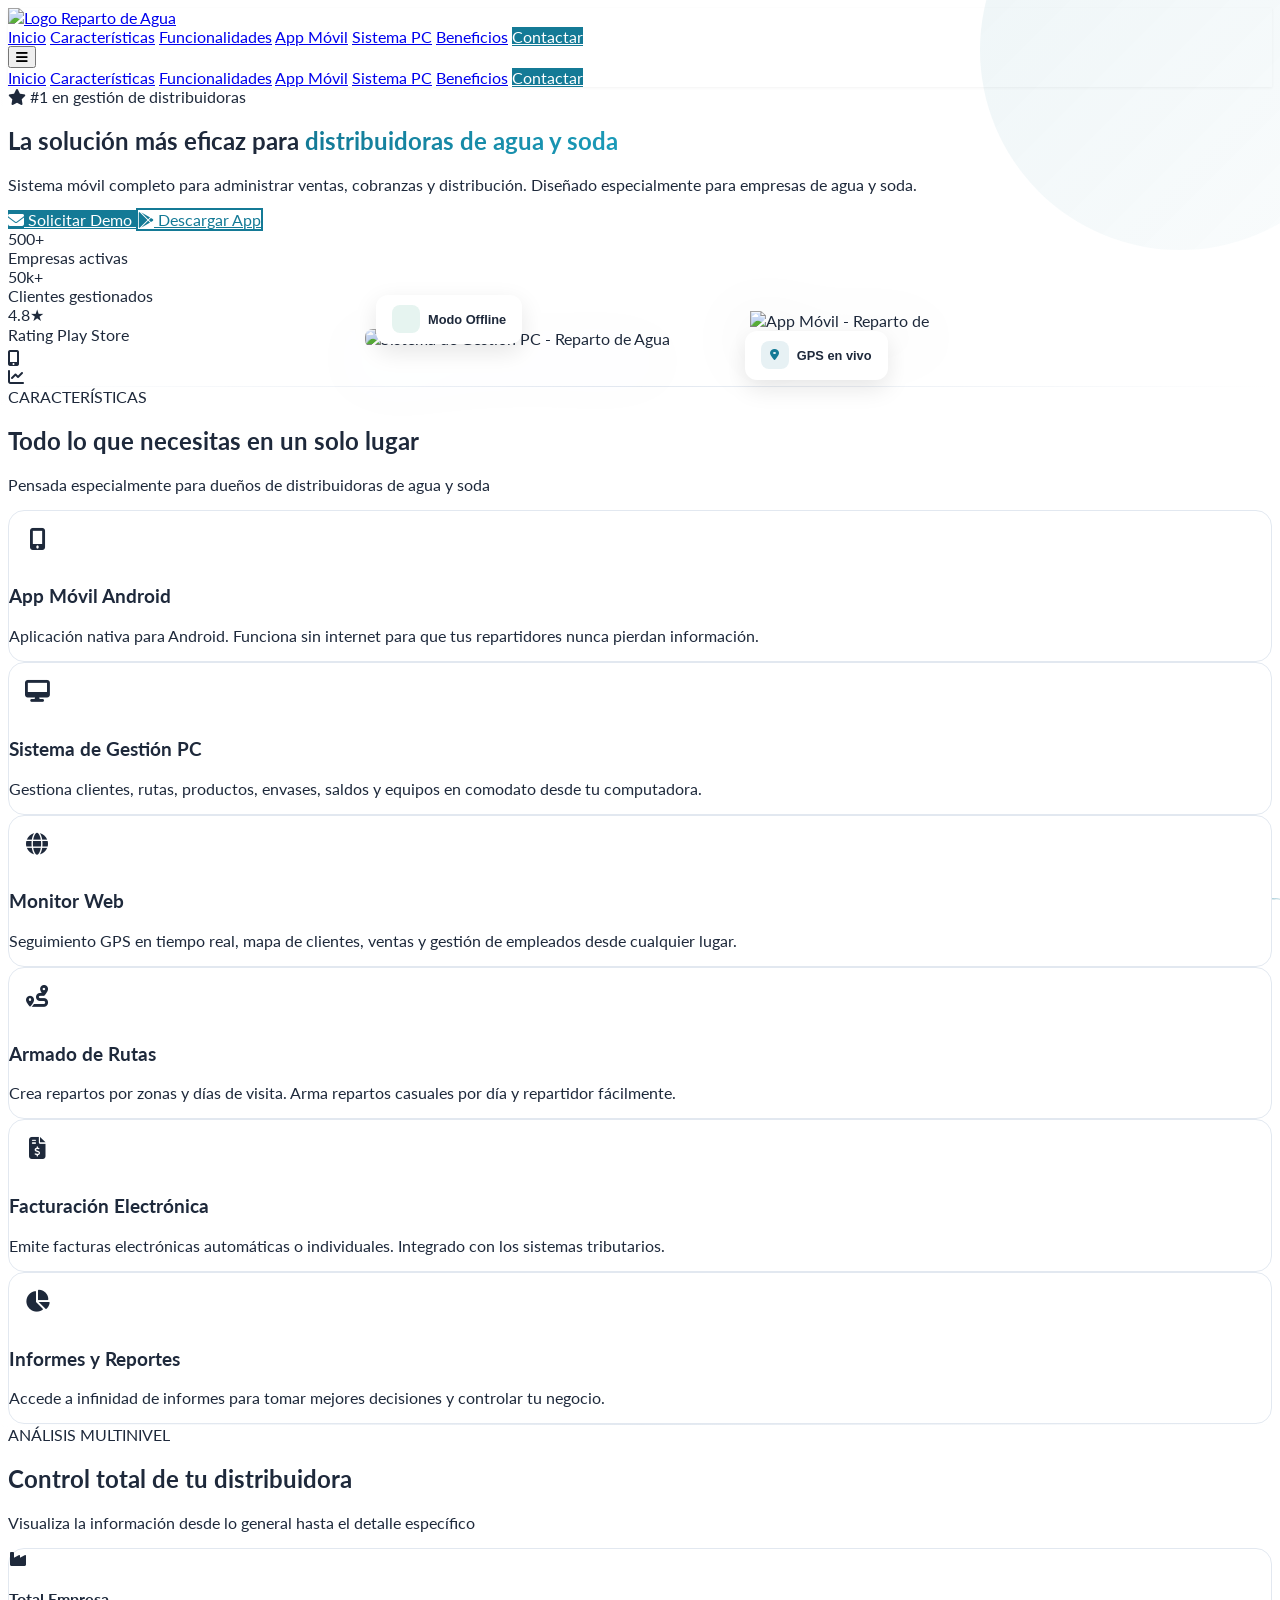
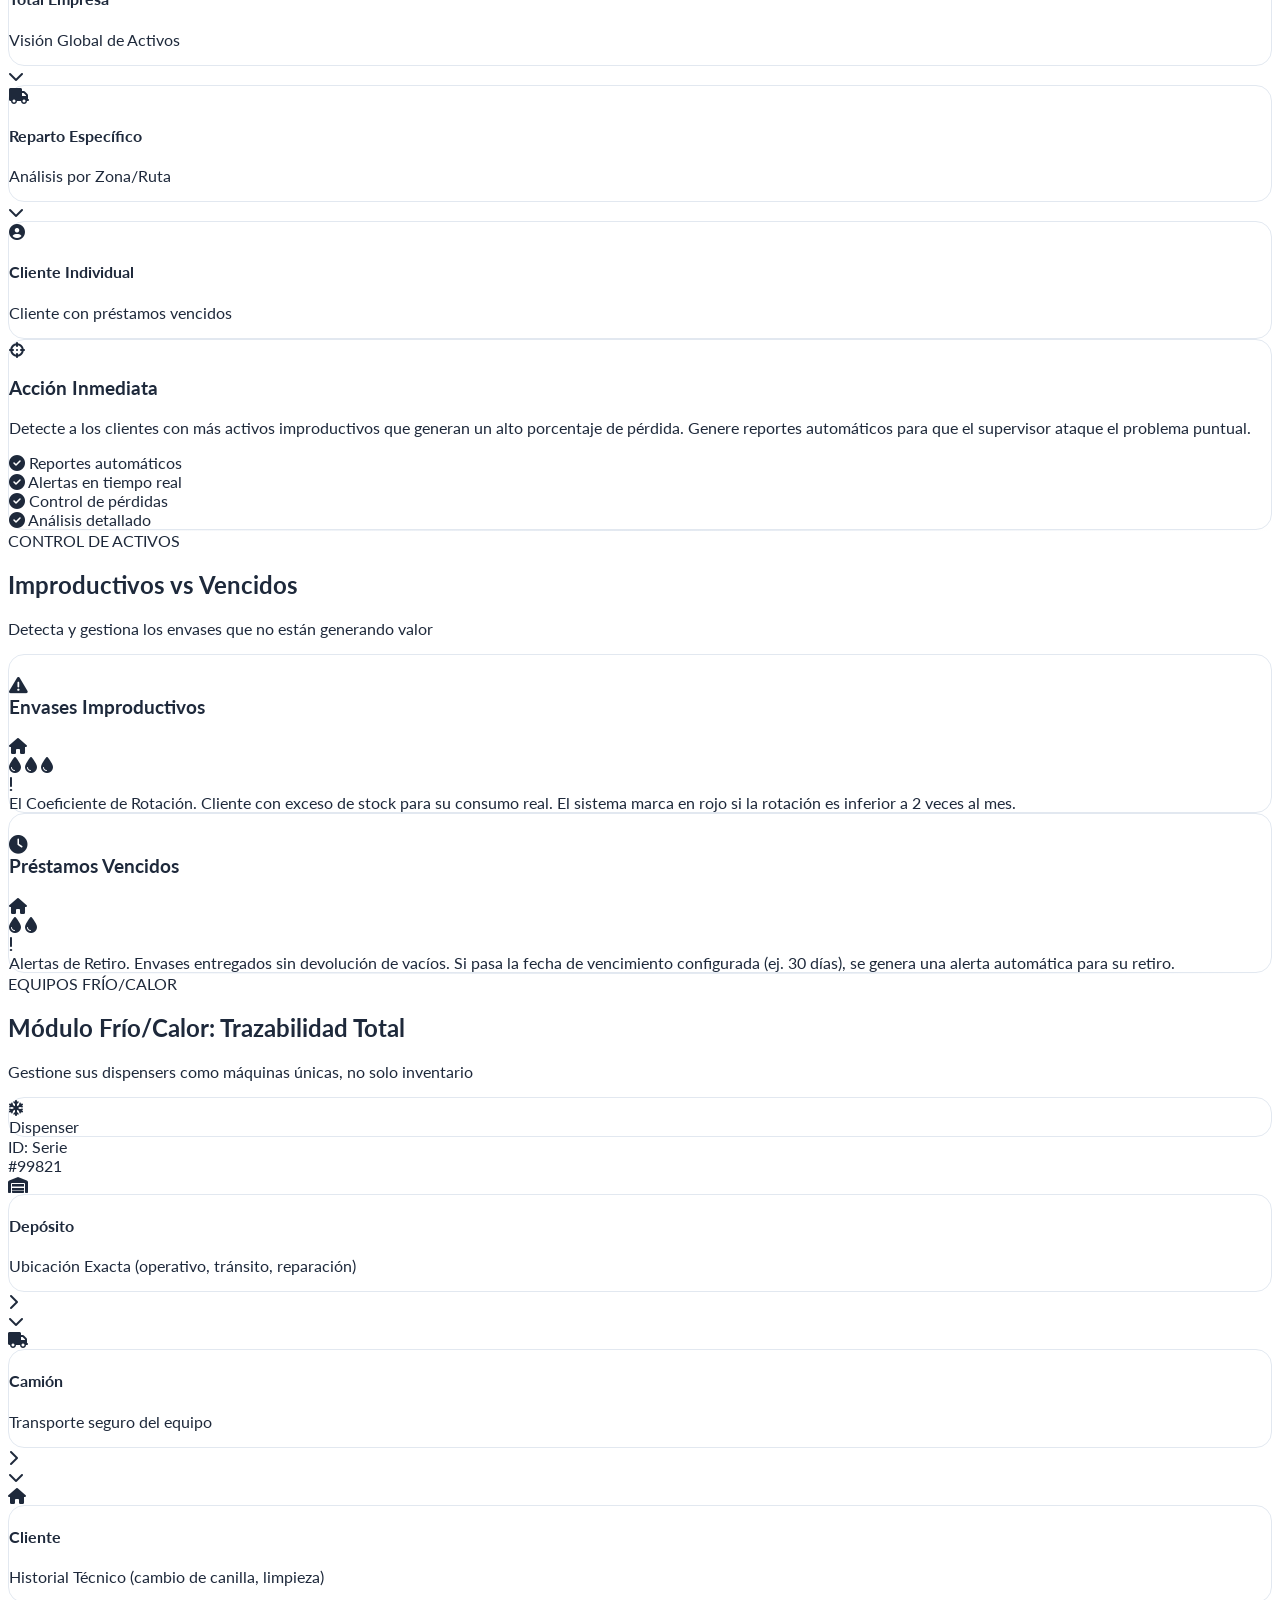
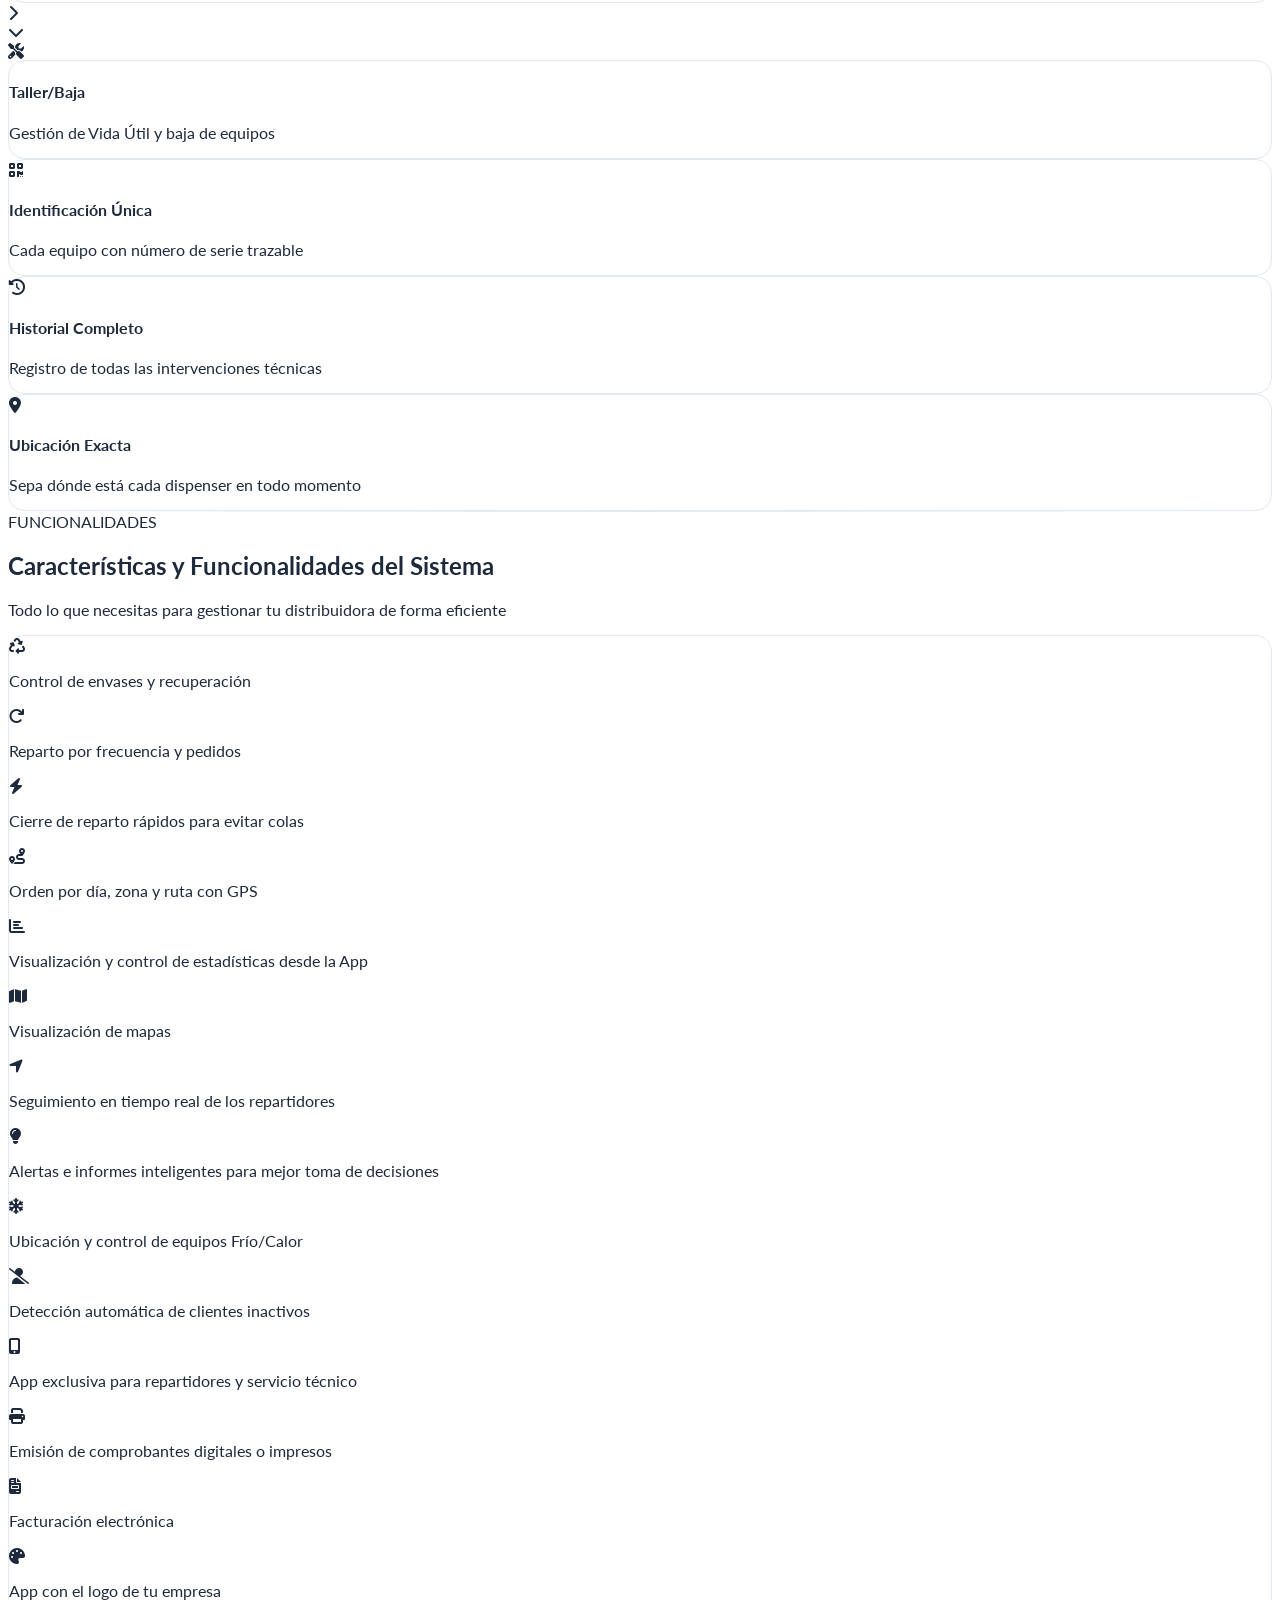
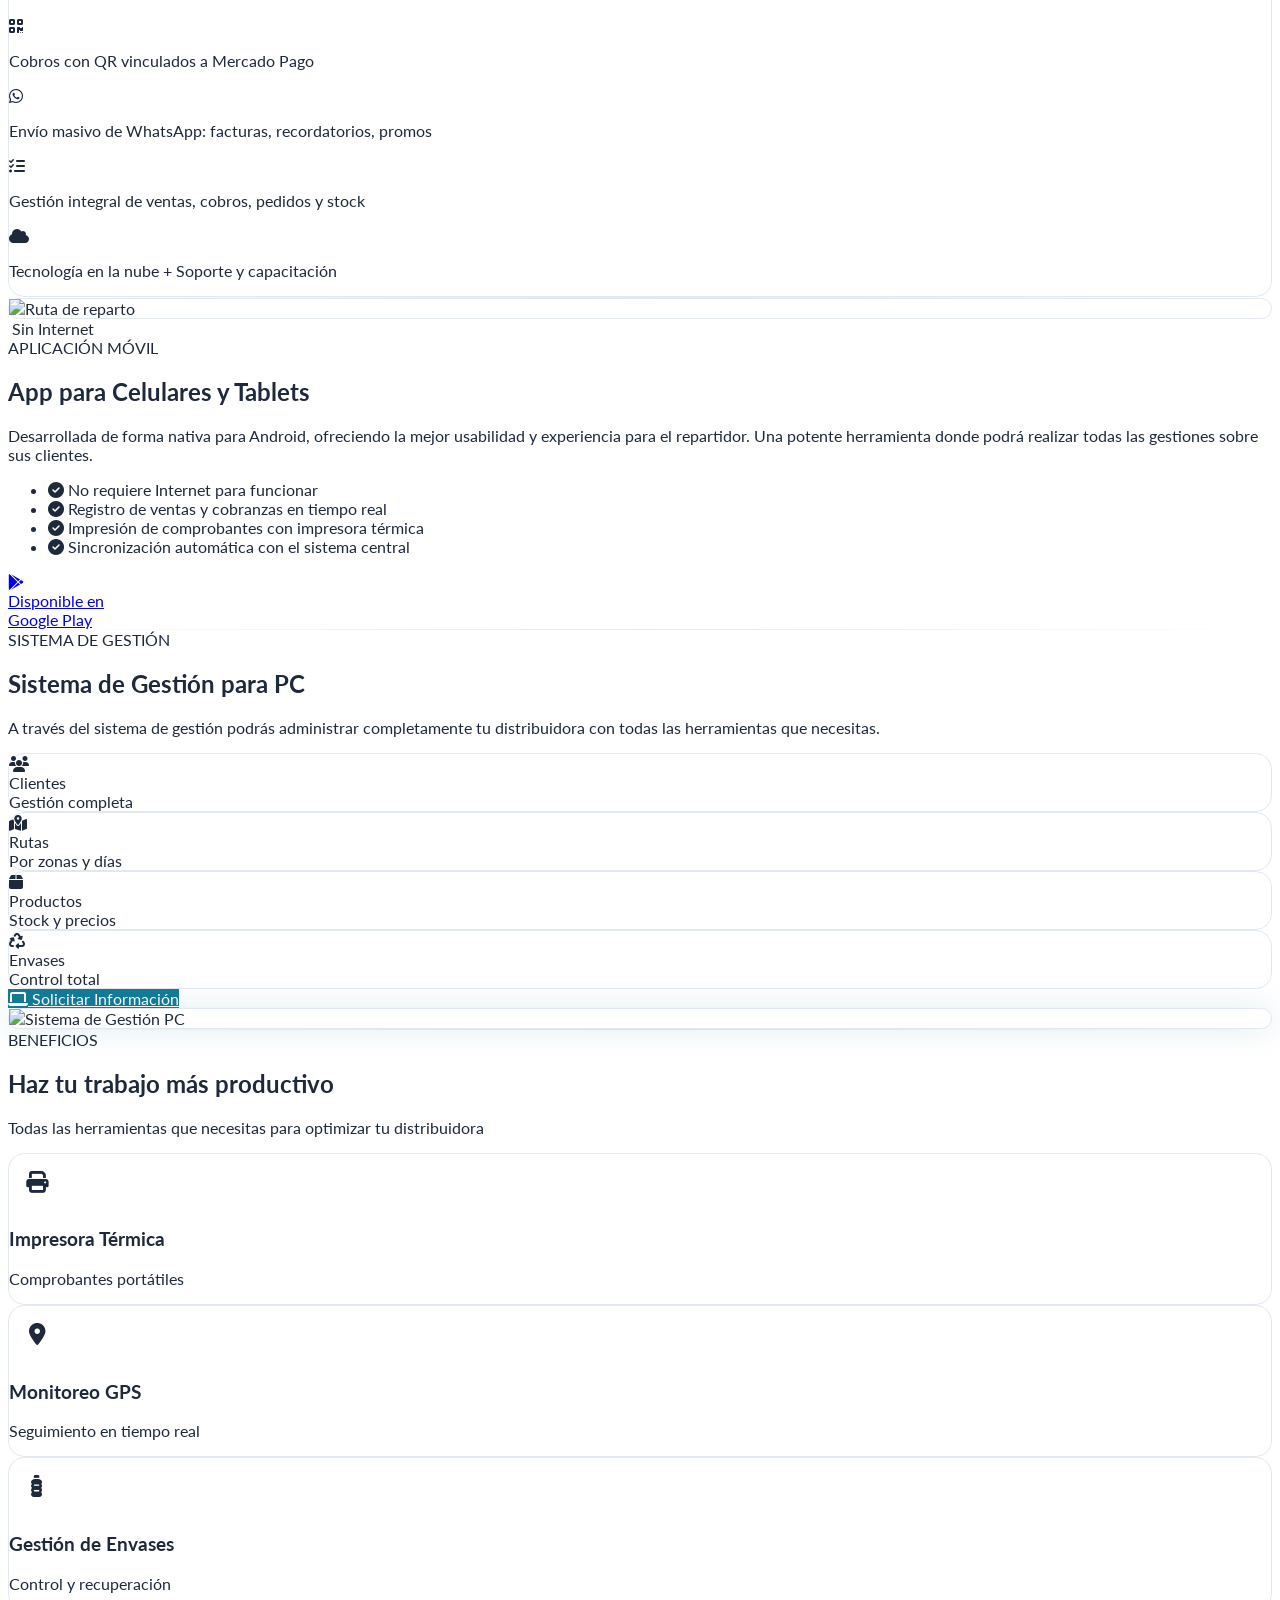
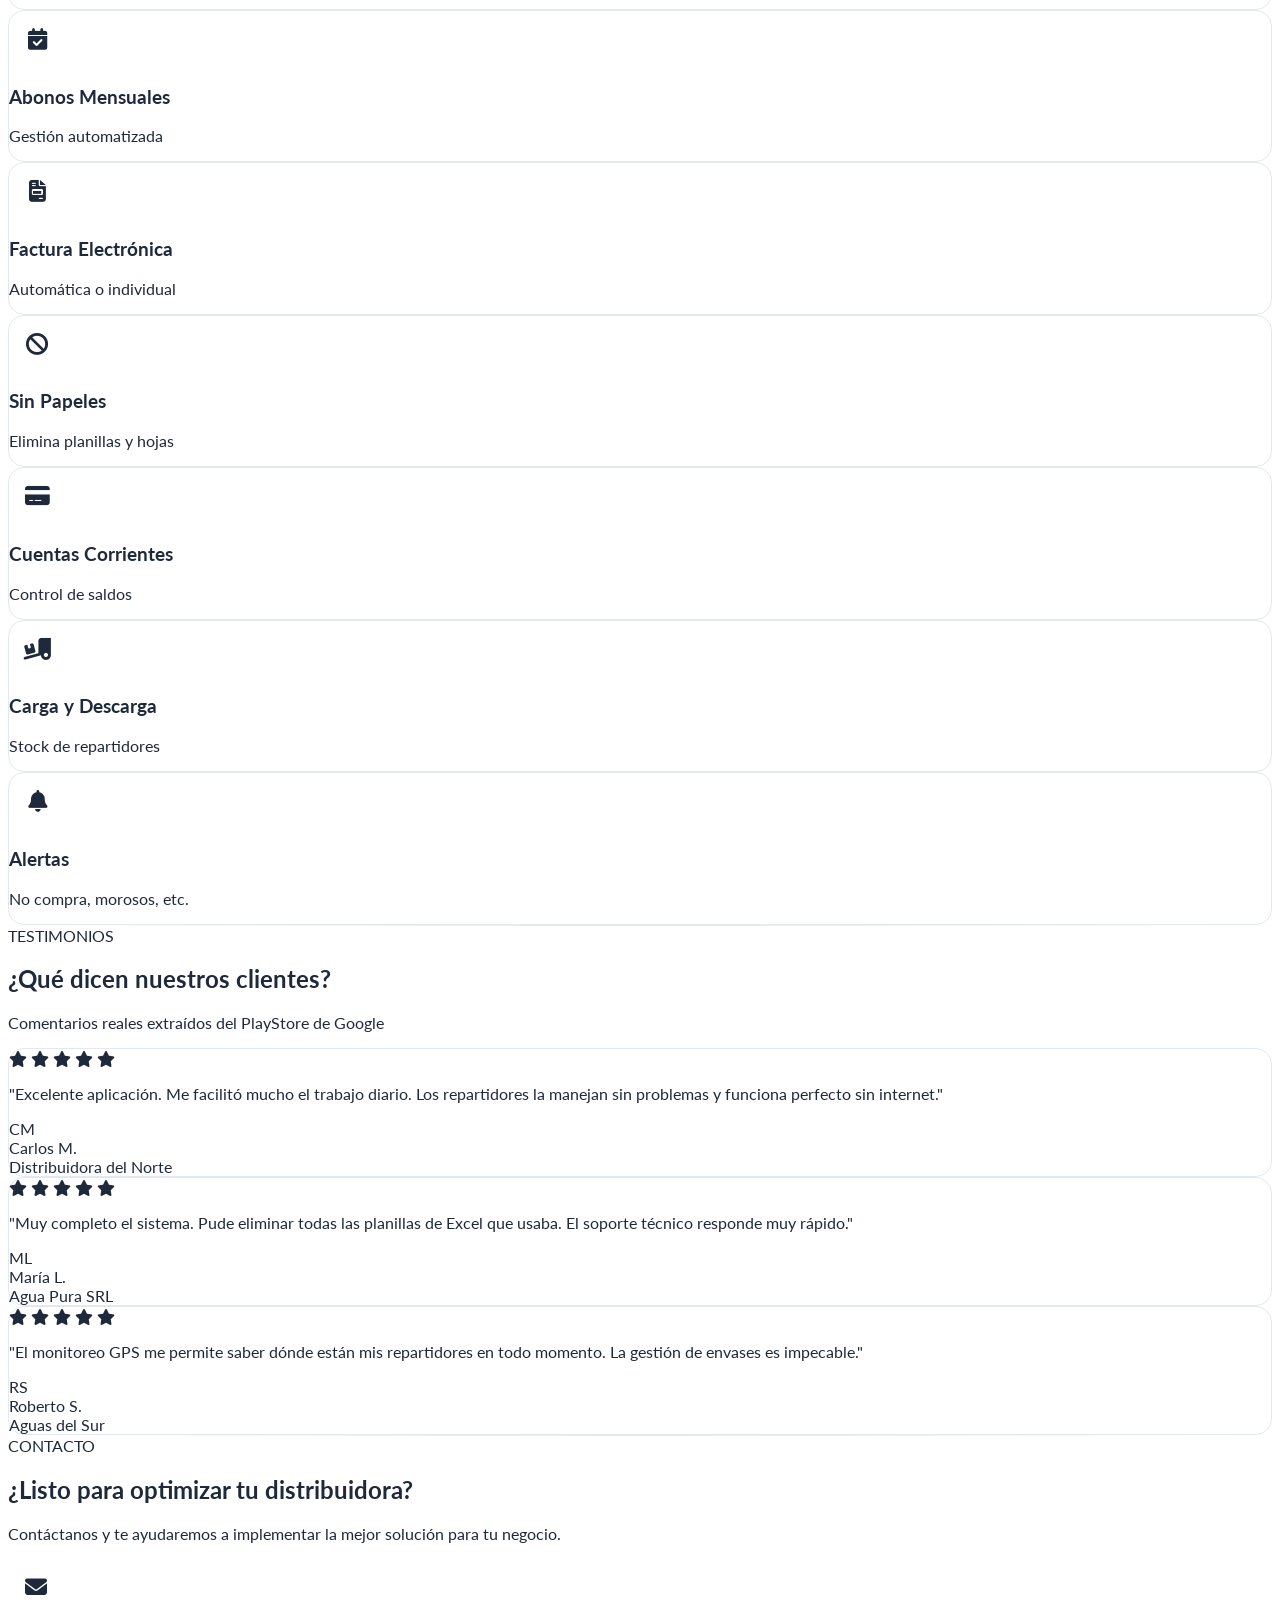
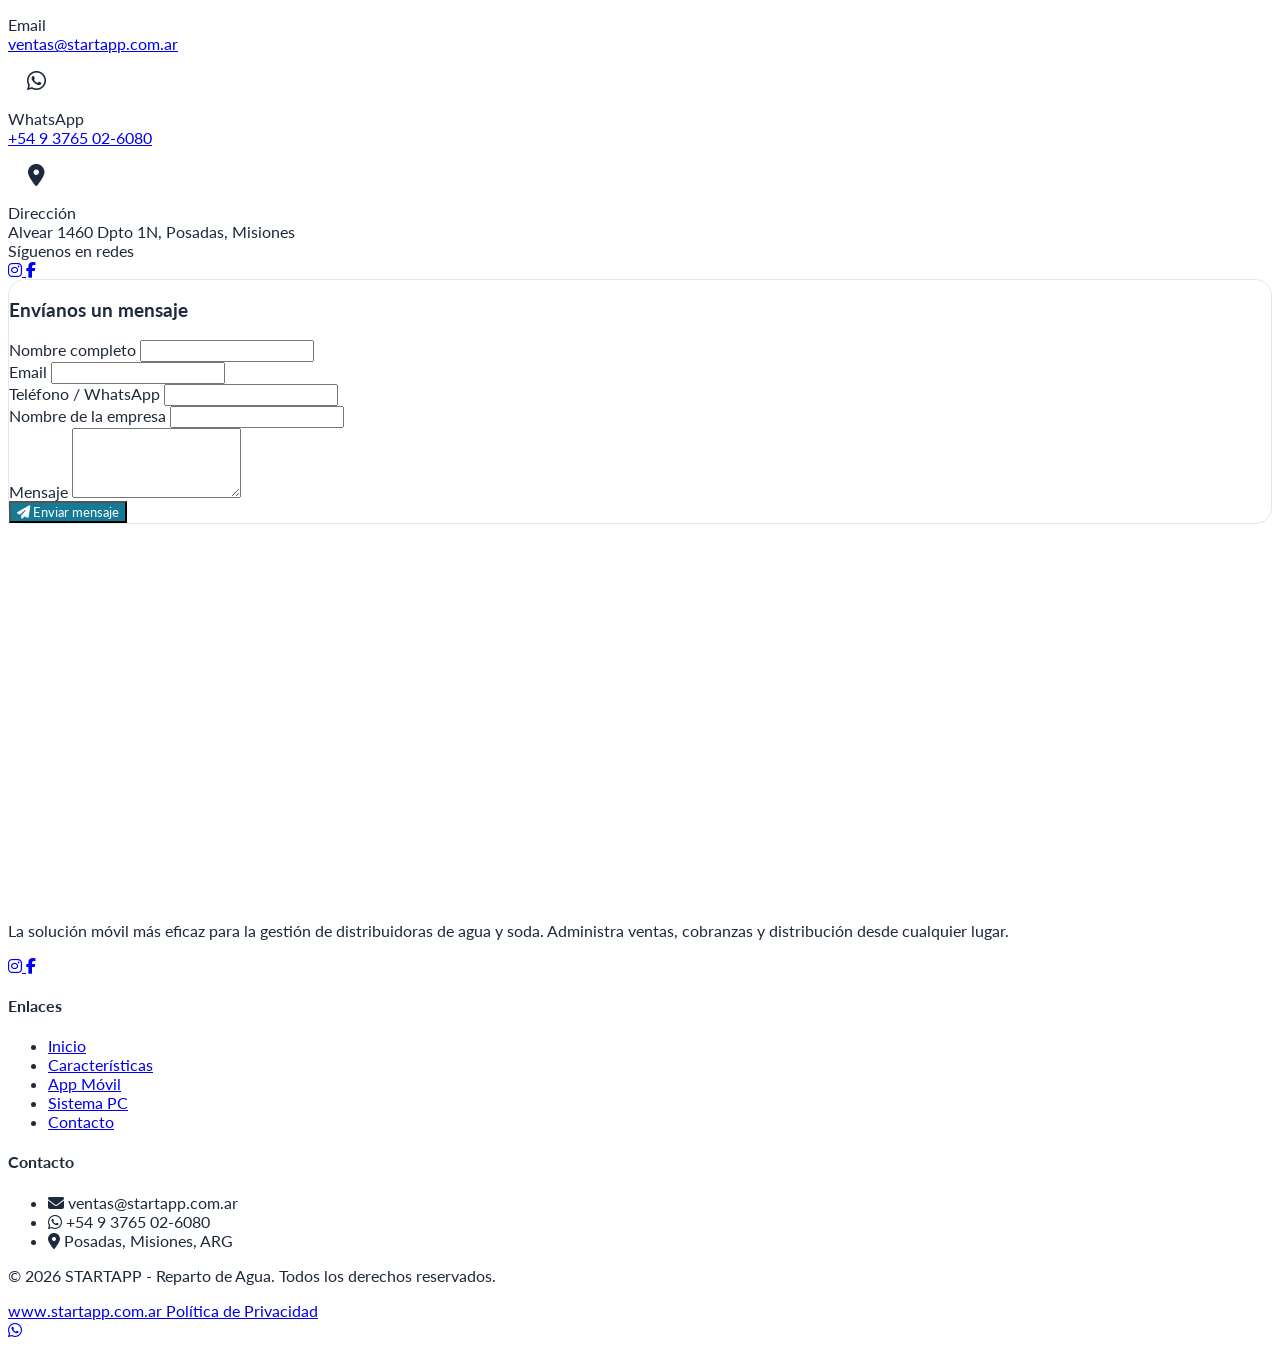
==== commit 848c7d9d: "Animacion mas suave" ====
--- a/Reparto/home.html
+++ b/Reparto/home.html
@@ -24,6 +24,9 @@
     <!-- Animaciones y efectos -->
     <link rel="stylesheet" href="css/animations.css">
     
+    <!-- Hero Section Styles -->
+    <link rel="stylesheet" href="css/hero-section.css">
+    
     <style>
         * {
             font-family: 'Lato', sans-serif;
@@ -250,9 +253,13 @@
     <!-- ============================================
          HERO SECTION
          ============================================ -->
-    <section id="inicio" class="bg-white min-h-screen flex items-center pt-16 relative overflow-hidden">
-        <div class="max-w-7xl mx-auto px-4 sm:px-6 lg:px-8 py-20">
-            <div class="grid lg:grid-cols-2 gap-12 items-center">
+    <section id="inicio" class="bg-gradient-to-br from-white via-[#f8fafc] to-[#e8f4f7] py-16 pt-24 relative overflow-hidden min-h-[90vh] flex items-center">
+        <!-- Decoraciones de fondo -->
+        <div class="hero-bg-decoration hero-bg-decoration-1"></div>
+        <div class="hero-bg-decoration hero-bg-decoration-2"></div>
+        
+        <div class="max-w-7xl mx-auto px-4 sm:px-6 lg:px-8 py-4 relative z-10 w-full">
+            <div class="grid lg:grid-cols-2 gap-10 items-center">
                 <!-- Texto Hero -->
                 <div class="animate-fade-up">
                     <span class="inline-flex items-center bg-[#147a96]/10 border border-[#147a96]/30 text-[#147a96] px-4 py-2 rounded-full text-sm font-medium mb-6">
@@ -292,18 +299,37 @@
                     </div>
                 </div>
                 
-                <!-- Imagen Hero -->
-                <div class="relative animate-fade-right delay-200">
-                    <div class="animate-float float-animation">
-                        <div class="bg-white rounded-2xl p-6 shadow-xl border border-gray-100 hover-glow">
-                            <img src="https://www.repartodeagua.com/img/home/home_tablet.png" alt="App Reparto de Agua" class="w-full rounded-xl">
-                        </div>
-                    </div>
+                <!-- Imagen Hero - Laptop + Celular -->
+                <div class="relative animate-fade-right delay-200 flex items-center justify-center">
+                    <div class="hero-devices-container">
+                        <!-- Badges flotantes -->
+                        <div class="hero-floating-badge badge-gps">
+                            <i class="icon-celeste fas fa-map-marker-alt"></i>
+                            <span>GPS en vivo</span>
+                        </div>
+                        <div class="hero-floating-badge badge-offline">
+                            <i class="icon-green fas fa-wifi-slash"></i>
+                            <span>Modo Offline</span>
+                        </div>
+                        
+                        <!-- Laptop -->
+                        <img src="https://www.repartodeagua.com/img/slider/pc-gestion.png" 
+                             alt="Sistema de Gestión PC - Reparto de Agua" 
+                             class="hero-laptop"
+                             loading="eager">
+                        
+                        <!-- Celular superpuesto -->
+                        <img src="https://www.repartodeagua.com/img/slider/ruta.png" 
+                             alt="App Móvil - Reparto de Agua" 
+                             class="hero-phone"
+                             loading="eager">
+                    </div>
+                    
                     <!-- Elementos decorativos -->
-                    <div class="absolute -bottom-4 -left-4 bg-[#147a96] rounded-xl p-3 shadow-xl hidden lg:block bounce-soft">
+                    <div class="absolute bottom-8 -left-2 bg-[#147a96] rounded-xl p-3 shadow-xl hidden lg:block bounce-soft">
                         <i class="fas fa-mobile-alt text-white text-2xl"></i>
                     </div>
-                    <div class="absolute -top-4 -right-4 bg-emerald-500 rounded-xl p-3 shadow-xl hidden lg:block pulse-soft">
+                    <div class="absolute top-8 right-0 bg-emerald-500 rounded-xl p-3 shadow-xl hidden lg:block pulse-soft">
                         <i class="fas fa-chart-line text-white text-2xl"></i>
                     </div>
                 </div>
--- a/Reparto/css/animations.css
+++ b/Reparto/css/animations.css
@@ -22,9 +22,9 @@
    1. VARIABLES DE ANIMACIÓN
    ============================================ */
 :root {
-    --animation-duration: 0.6s;
-    --animation-easing: cubic-bezier(0.16, 1, 0.3, 1);
-    --hover-duration: 0.3s;
+    --animation-duration: 1s;
+    --animation-easing: cubic-bezier(0.25, 0.1, 0.25, 1);
+    --hover-duration: 0.4s;
 }
 
 /* ============================================
@@ -86,7 +86,7 @@
 /* Fade simple */
 .animate-fade {
     opacity: 0;
-    transition: opacity 0.8s ease;
+    transition: opacity 1.2s ease;
 }
 
 .animate-fade.visible {
@@ -94,12 +94,12 @@
 }
 
 /* Delays escalonados para grupos */
-.delay-100 { transition-delay: 0.1s !important; }
-.delay-200 { transition-delay: 0.2s !important; }
-.delay-300 { transition-delay: 0.3s !important; }
-.delay-400 { transition-delay: 0.4s !important; }
-.delay-500 { transition-delay: 0.5s !important; }
-.delay-600 { transition-delay: 0.6s !important; }
+.delay-100 { transition-delay: 0.15s !important; }
+.delay-200 { transition-delay: 0.3s !important; }
+.delay-300 { transition-delay: 0.45s !important; }
+.delay-400 { transition-delay: 0.6s !important; }
+.delay-500 { transition-delay: 0.75s !important; }
+.delay-600 { transition-delay: 0.9s !important; }
 
 /* ============================================
    3. EFECTOS HOVER MEJORADOS
@@ -175,7 +175,7 @@
 
 /* Flotación suave */
 .float-animation {
-    animation: float 6s ease-in-out infinite;
+    animation: float 8s ease-in-out infinite;
 }
 
 @keyframes float {
@@ -183,13 +183,13 @@
         transform: translateY(0);
     }
     50% {
-        transform: translateY(-15px);
+        transform: translateY(-12px);
     }
 }
 
 /* Flotación con rotación sutil */
 .float-rotate {
-    animation: floatRotate 8s ease-in-out infinite;
+    animation: floatRotate 10s ease-in-out infinite;
 }
 
 @keyframes floatRotate {
@@ -197,19 +197,19 @@
         transform: translateY(0) rotate(0deg);
     }
     25% {
-        transform: translateY(-8px) rotate(1deg);
-    }
-    50% {
-        transform: translateY(-15px) rotate(0deg);
+        transform: translateY(-6px) rotate(0.5deg);
+    }
+    50% {
+        transform: translateY(-12px) rotate(0deg);
     }
     75% {
-        transform: translateY(-8px) rotate(-1deg);
+        transform: translateY(-6px) rotate(-0.5deg);
     }
 }
 
 /* Rebote suave */
 .bounce-soft {
-    animation: bounceSoft 2s ease-in-out infinite;
+    animation: bounceSoft 3s ease-in-out infinite;
 }
 
 @keyframes bounceSoft {
@@ -217,13 +217,13 @@
         transform: translateY(0);
     }
     50% {
-        transform: translateY(-8px);
+        transform: translateY(-6px);
     }
 }
 
 /* Pulso suave */
 .pulse-soft {
-    animation: pulseSoft 2s ease-in-out infinite;
+    animation: pulseSoft 3s ease-in-out infinite;
 }
 
 @keyframes pulseSoft {
@@ -232,8 +232,8 @@
         opacity: 1;
     }
     50% {
-        transform: scale(1.05);
-        opacity: 0.9;
+        transform: scale(1.03);
+        opacity: 0.95;
     }
 }
 
--- a/Reparto/css/hero-section.css
+++ b/Reparto/css/hero-section.css
@@ -0,0 +1,224 @@
+/**
+ * ============================================
+ * REPARTO DE AGUA - Hero Section Styles
+ * ============================================
+ * 
+ * Estilos para la sección hero con laptop + celular
+ * 
+ * ============================================
+ */
+
+/* ============================================
+   CONTENEDOR DE DISPOSITIVOS (LAPTOP + CELULAR)
+   ============================================ */
+
+.hero-devices-container {
+    position: relative;
+    width: 100%;
+    max-width: 550px;
+    margin: 0 auto;
+    /* Mejor alineación vertical */
+    display: flex;
+    align-items: center;
+    justify-content: center;
+    flex-wrap: wrap;
+    margin-top: -15px; /* Subir ligeramente el bloque */
+}
+
+/* Laptop */
+.hero-laptop {
+    width: 100%;
+    height: auto;
+    border-radius: 8px;
+    filter: drop-shadow(0 20px 40px rgba(20, 122, 150, 0.15));
+    transition: transform 0.5s ease;
+}
+
+.hero-devices-container:hover .hero-laptop {
+    transform: translateY(-4px);
+}
+
+/* Celular superpuesto */
+.hero-phone {
+    position: absolute;
+    bottom: -8%;
+    right: -8%;
+    width: 38%;
+    height: auto;
+    filter: drop-shadow(0 15px 30px rgba(0, 0, 0, 0.2));
+    animation: phoneFloat 8s ease-in-out infinite;
+    z-index: 10;
+}
+
+@keyframes phoneFloat {
+    0%, 100% {
+        transform: translateY(0);
+    }
+    50% {
+        transform: translateY(-8px);
+    }
+}
+
+/* ============================================
+   BADGES FLOTANTES EN HERO
+   ============================================ */
+
+.hero-floating-badge {
+    position: absolute;
+    background: white;
+    padding: 0.65rem 1rem;
+    border-radius: 12px;
+    box-shadow: 0 8px 25px rgba(0, 0, 0, 0.1);
+    display: flex;
+    align-items: center;
+    gap: 0.5rem;
+    font-size: 0.8rem;
+    font-weight: 600;
+    color: #1e293b;
+    z-index: 15;
+    animation: badgeFloat 6s ease-in-out infinite;
+}
+
+.hero-floating-badge.badge-gps {
+    top: 12%;
+    right: 5%;
+    animation-delay: 0s;
+}
+
+.hero-floating-badge.badge-offline {
+    bottom: 22%;
+    left: 2%;
+    animation-delay: 2s;
+}
+
+.hero-floating-badge i {
+    width: 28px;
+    height: 28px;
+    display: flex;
+    align-items: center;
+    justify-content: center;
+    border-radius: 8px;
+    font-size: 12px;
+}
+
+.hero-floating-badge .icon-celeste {
+    background: rgba(20, 122, 150, 0.1);
+    color: #147a96;
+}
+
+.hero-floating-badge .icon-green {
+    background: rgba(5, 150, 105, 0.1);
+    color: #059669;
+}
+
+@keyframes badgeFloat {
+    0%, 100% {
+        transform: translateY(0);
+    }
+    50% {
+        transform: translateY(-5px);
+    }
+}
+
+/* ============================================
+   DECORACIONES DE FONDO
+   ============================================ */
+
+.hero-bg-decoration {
+    position: absolute;
+    border-radius: 50%;
+    background: linear-gradient(135deg, rgba(20, 122, 150, 0.08), rgba(20, 122, 150, 0.02));
+    z-index: 0;
+    pointer-events: none;
+}
+
+.hero-bg-decoration-1 {
+    width: 400px;
+    height: 400px;
+    top: -150px;
+    right: -100px;
+    animation: decorPulse 14s ease-in-out infinite;
+}
+
+.hero-bg-decoration-2 {
+    width: 250px;
+    height: 250px;
+    bottom: -80px;
+    left: 5%;
+    animation: decorPulse 12s ease-in-out infinite;
+    animation-delay: 4s;
+}
+
+@keyframes decorPulse {
+    0%, 100% {
+        transform: scale(1);
+        opacity: 0.5;
+    }
+    50% {
+        transform: scale(1.03);
+        opacity: 0.3;
+    }
+}
+
+/* ============================================
+   AJUSTES RESPONSIVE
+   ============================================ */
+
+@media (max-width: 1024px) {
+    .hero-devices-container {
+        max-width: 450px;
+        margin-top: 0;
+    }
+    
+    .hero-phone {
+        width: 35%;
+        right: -5%;
+        bottom: -5%;
+    }
+    
+    .hero-floating-badge {
+        display: none;
+    }
+}
+
+@media (max-width: 768px) {
+    .hero-devices-container {
+        max-width: 380px;
+    }
+    
+    .hero-phone {
+        width: 32%;
+        right: 0;
+        bottom: -3%;
+    }
+    
+    .hero-bg-decoration {
+        display: none;
+    }
+}
+
+@media (max-width: 480px) {
+    .hero-devices-container {
+        max-width: 300px;
+    }
+    
+    .hero-phone {
+        width: 30%;
+    }
+}
+
+/* ============================================
+   ACCESIBILIDAD
+   ============================================ */
+
+@media (prefers-reduced-motion: reduce) {
+    .hero-phone,
+    .hero-floating-badge,
+    .hero-bg-decoration {
+        animation: none;
+    }
+    
+    .hero-devices-container:hover .hero-laptop {
+        transform: none;
+    }
+}
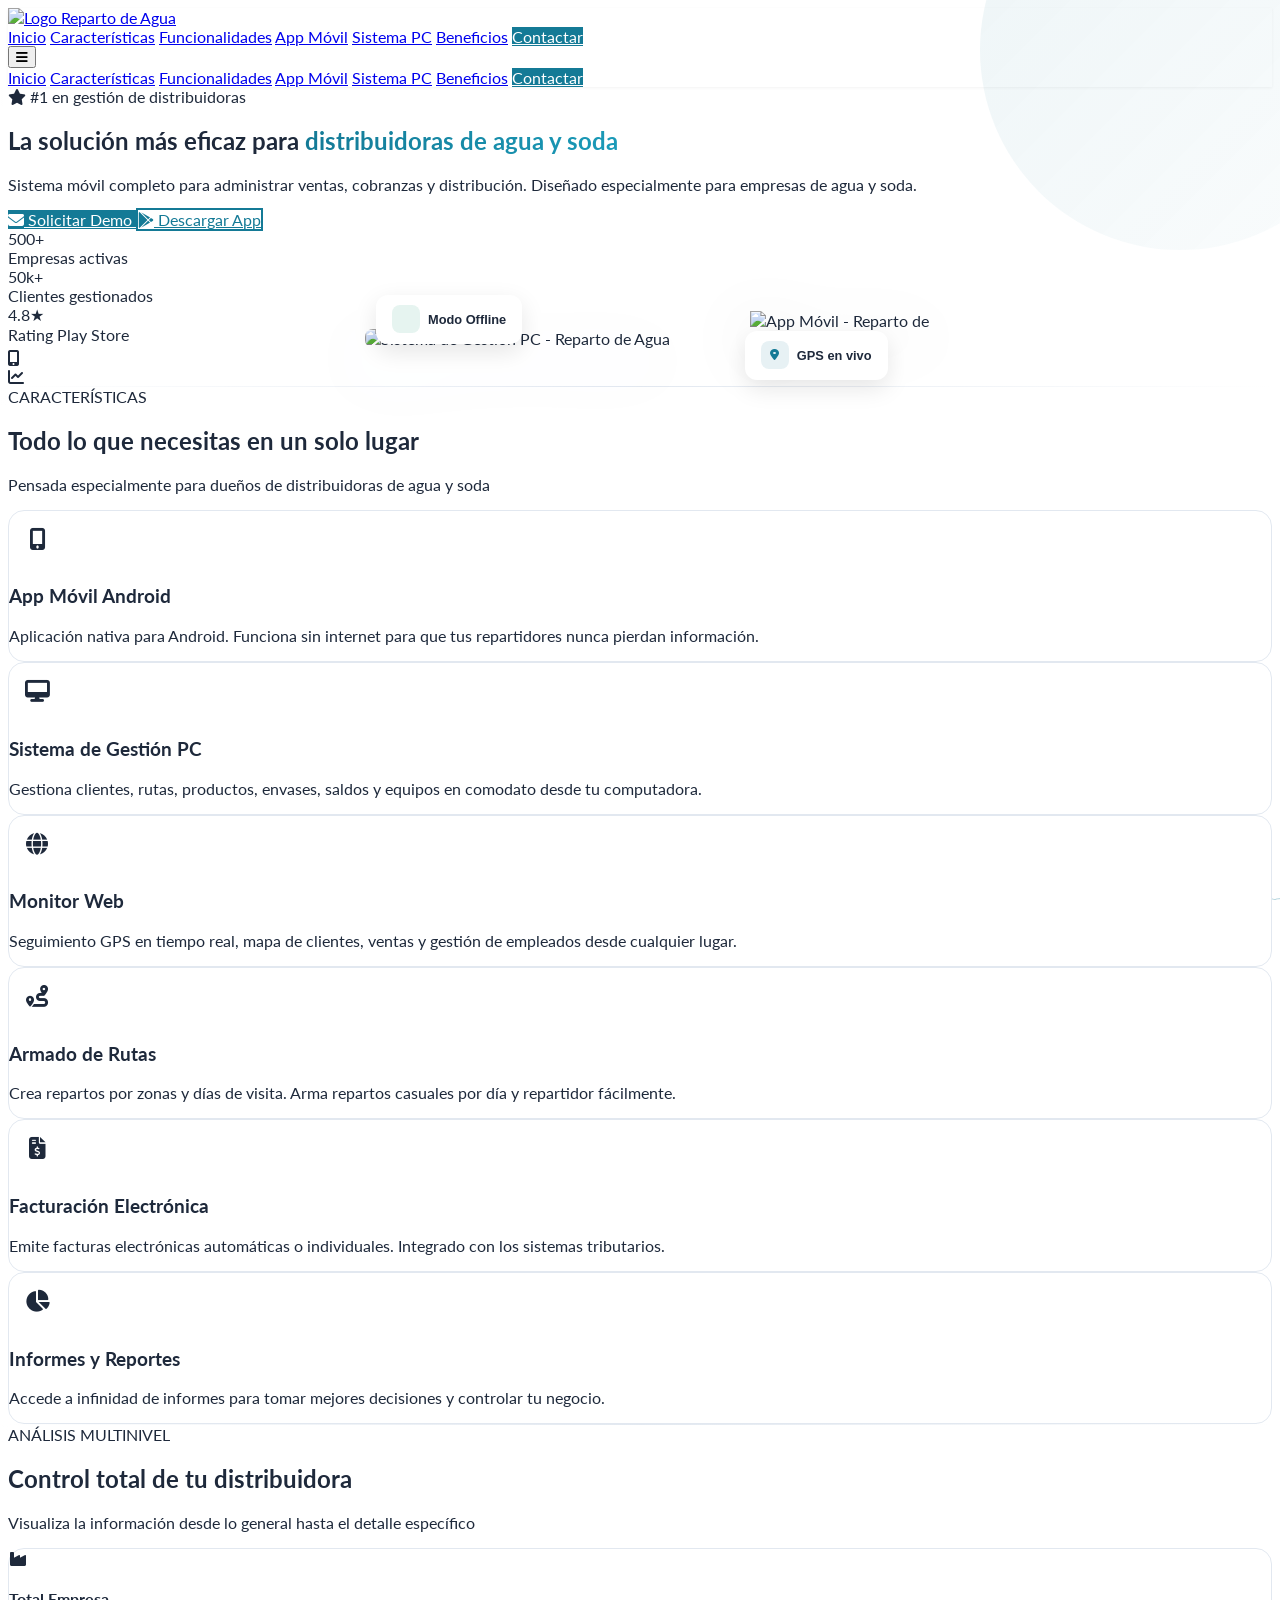
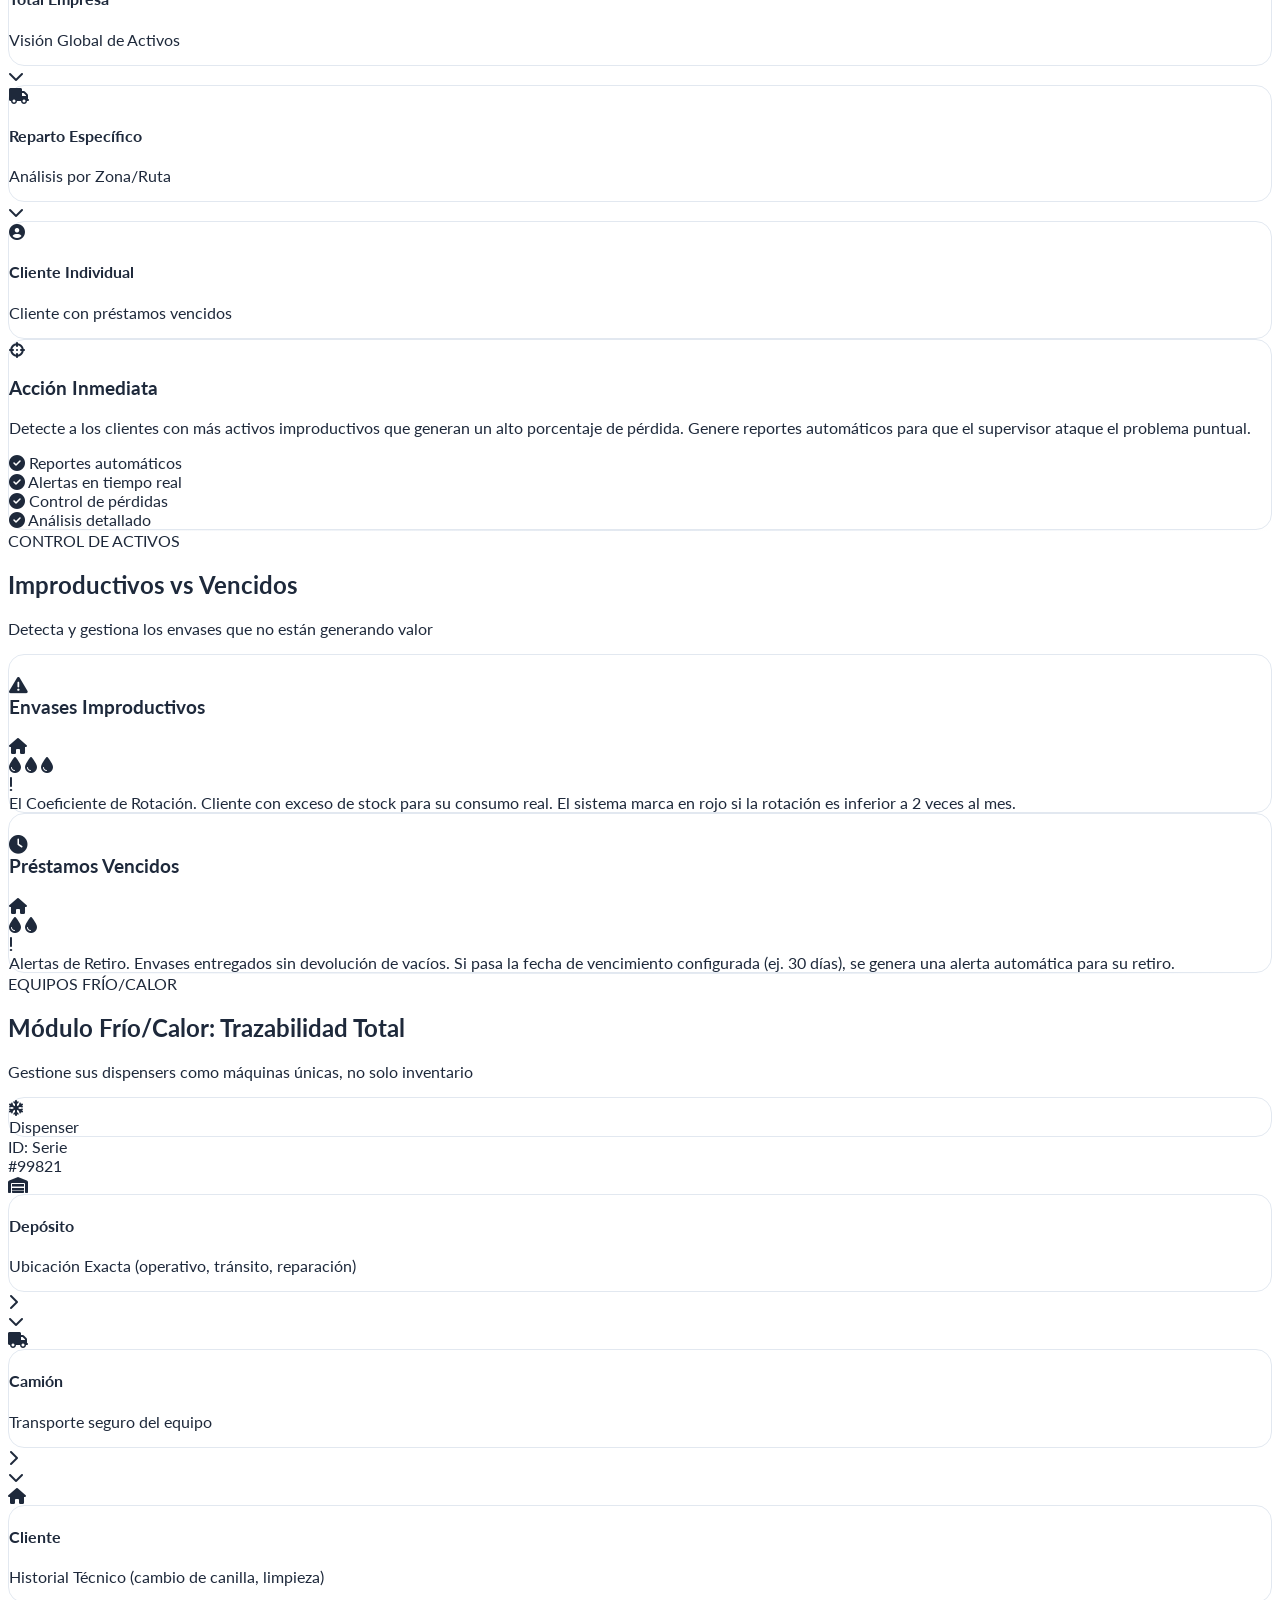
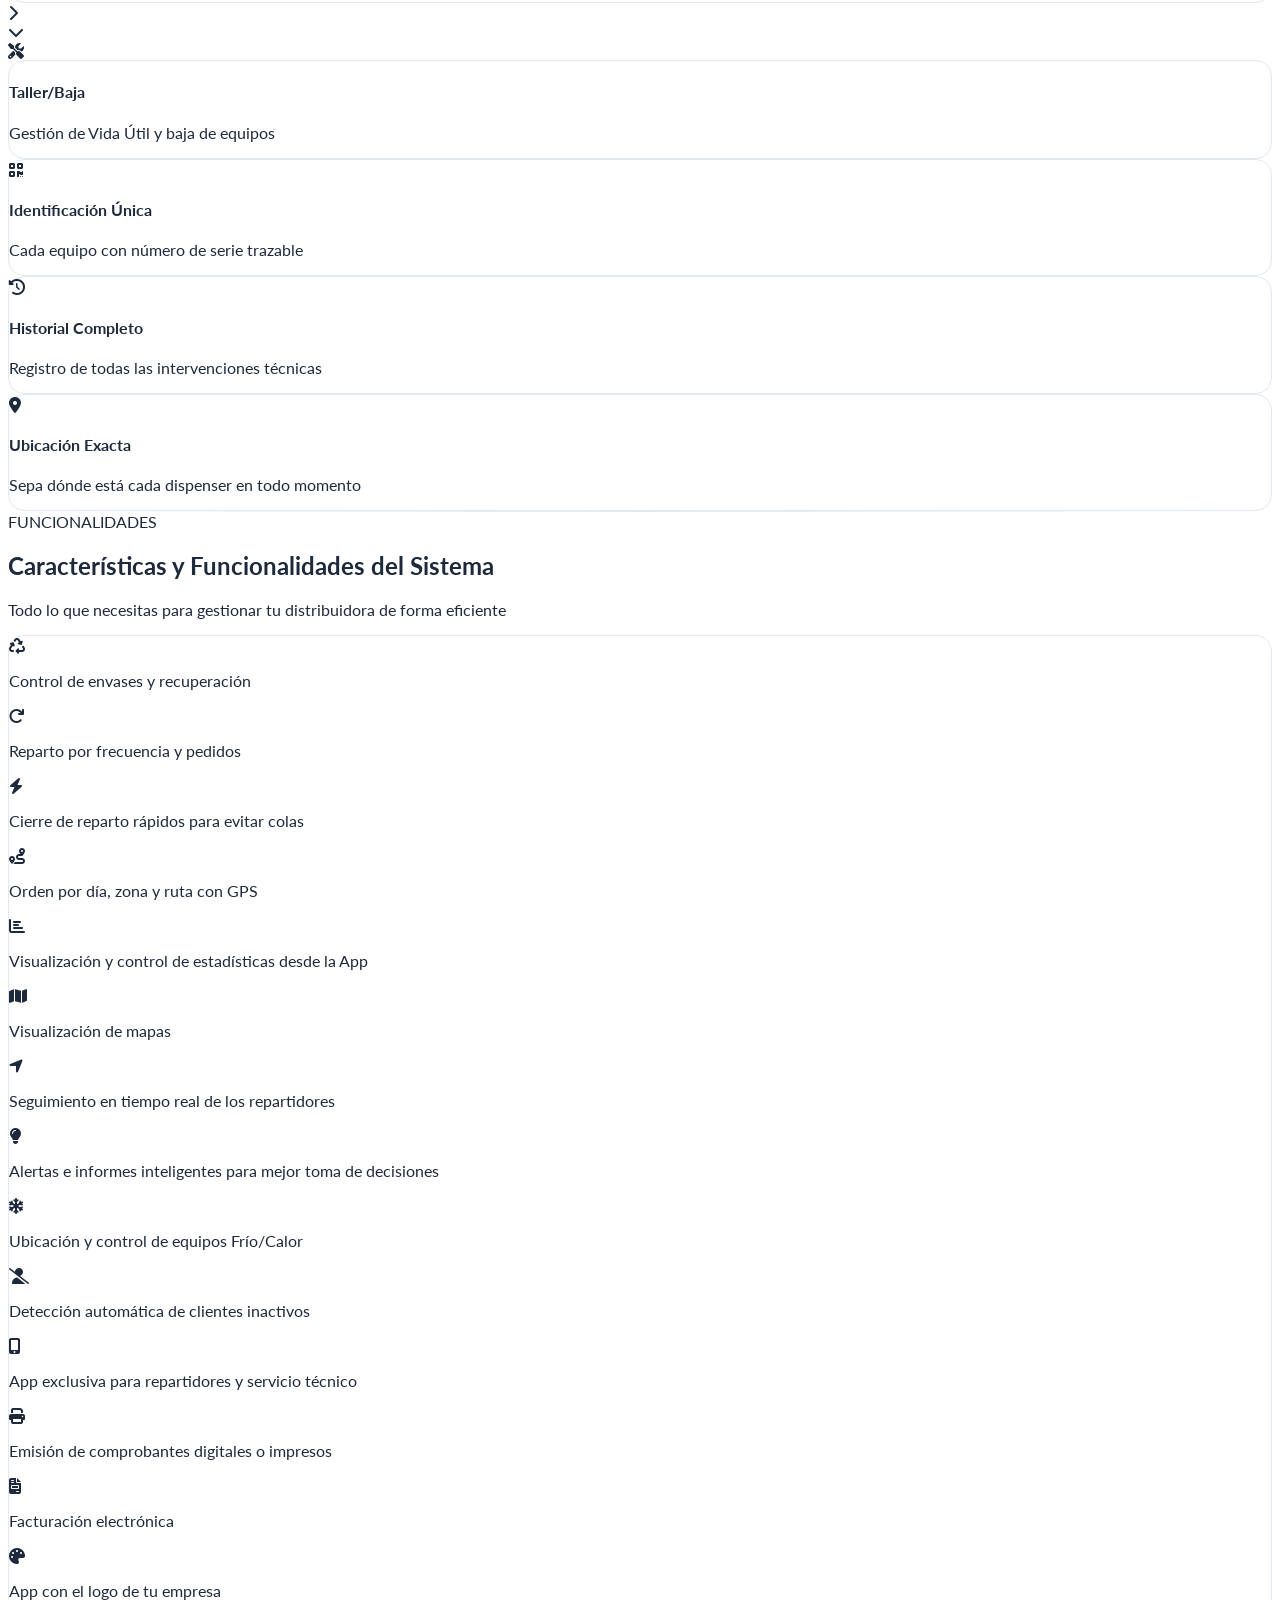
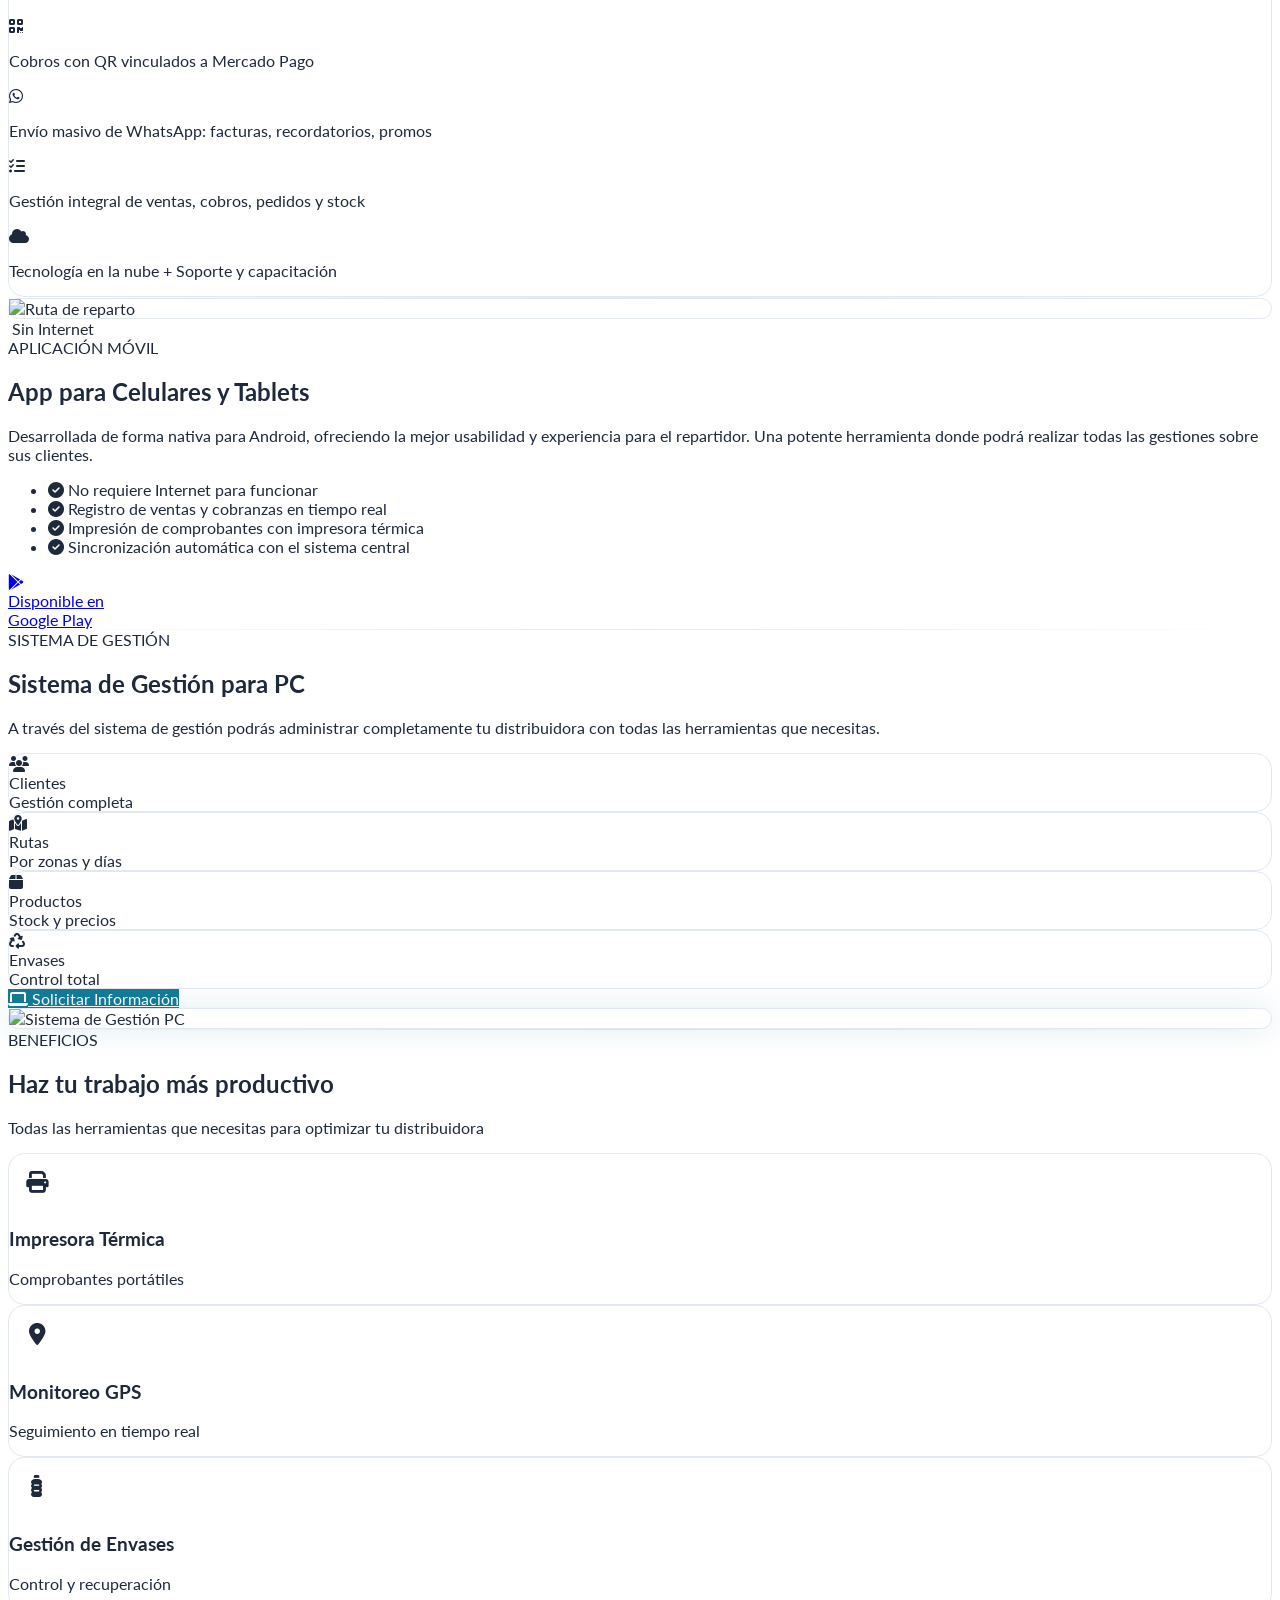
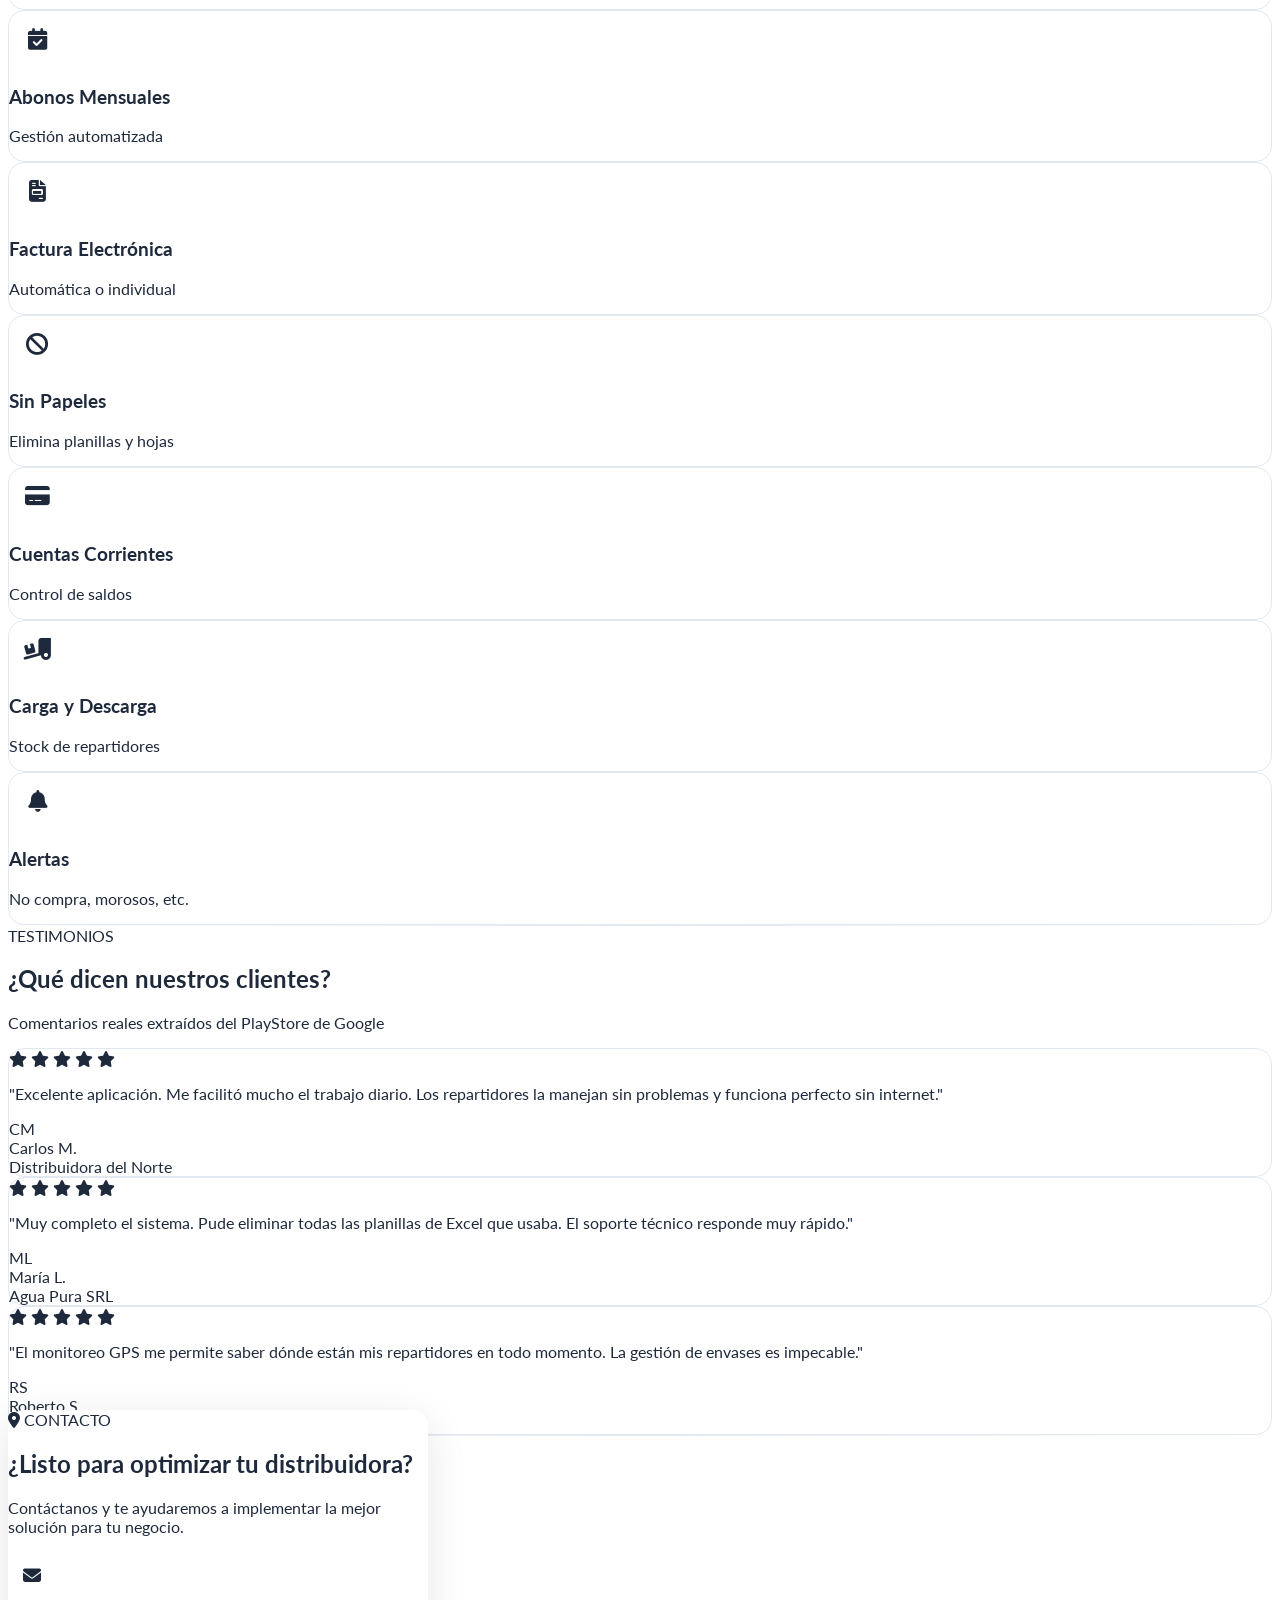
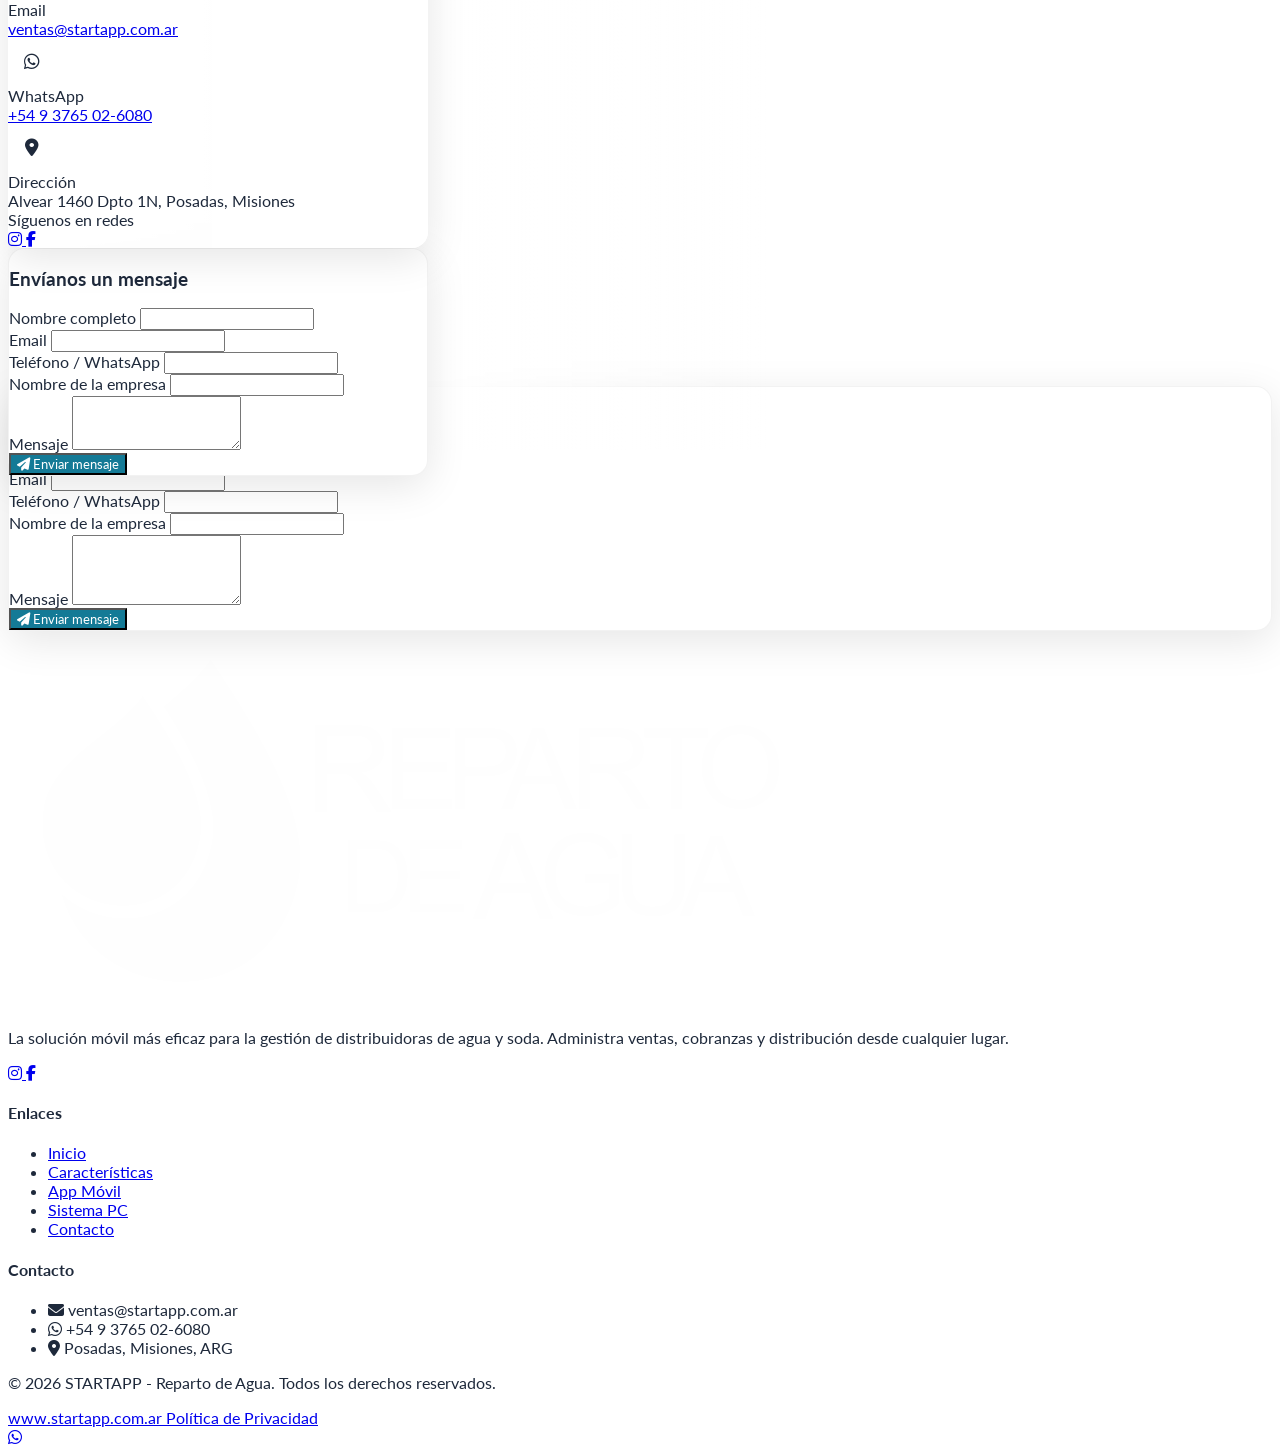
==== commit c5479be4: "ubicación" ====
--- a/Reparto/home.html
+++ b/Reparto/home.html
@@ -26,6 +26,9 @@
     
     <!-- Hero Section Styles -->
     <link rel="stylesheet" href="css/hero-section.css">
+    
+    <!-- Contact Map Styles -->
+    <link rel="stylesheet" href="css/contact-map.css">
     
     <style>
         * {
@@ -1314,118 +1317,179 @@
     <!-- ============================================
          SECCIÓN CONTACTO
          ============================================ -->
-    <section id="contacto" class="py-24 bg-white">
-        <div class="max-w-7xl mx-auto px-4 sm:px-6 lg:px-8">
-            <div class="grid lg:grid-cols-2 gap-16">
-                <!-- Info de contacto -->
-                <div class="section-fade">
-                    <span class="inline-flex items-center bg-[#147a96]/10 border border-[#147a96]/30 text-[#147a96] px-4 py-2 rounded-full text-sm font-semibold mb-4">
-                        CONTACTO
-                    </span>
-                    <h2 class="text-3xl md:text-4xl font-bold text-gray-800 mb-6">
-                        ¿Listo para optimizar tu distribuidora?
-                    </h2>
-                    <p class="text-lg text-gray-600 mb-8">
-                        Contáctanos y te ayudaremos a implementar la mejor solución para tu negocio.
-                    </p>
-                    
-                    <div class="space-y-5">
-                        <!-- Email -->
-                        <div class="flex items-center space-x-4">
-                            <div class="icon-box bg-[#147a96]/10 text-[#147a96]">
-                                <i class="fas fa-envelope"></i>
-                            </div>
+    <section id="contacto" class="contact-with-map">
+        <!-- Mapa de Google Maps -->
+        <div class="contact-map-wrapper">
+            <iframe 
+                src="https://www.google.com/maps/embed?pb=!1m18!1m12!1m3!1d3543.9387656270654!2d-55.89651492393556!3d-27.370949976380607!2m3!1f0!2f0!3f0!3m2!1i1024!2i768!4f13.1!3m3!1m2!1s0x9457be7c3e7a1c9d%3A0x8c7c5d5b5c5a5a5a!2sAlvear%201460%2C%20N3300%20Posadas%2C%20Misiones%2C%20Argentina!5e0!3m2!1ses-419!2sar!4v1709500000000!5m2!1ses-419!2sar" 
+                allowfullscreen="" 
+                loading="lazy" 
+                referrerpolicy="no-referrer-when-downgrade"
+                title="Ubicación de Reparto de Agua - Posadas, Misiones">
+            </iframe>
+            
+            <!-- Contenido superpuesto al mapa -->
+            <div class="contact-content-overlay">
+                <div class="max-w-7xl mx-auto px-4 sm:px-6 lg:px-8 w-full">
+                    <div class="contact-mobile-wrapper lg:flex lg:gap-8">
+                        <!-- Tarjeta de contacto - Alineada a la izquierda -->
+                        <div class="contact-card-left p-6 lg:p-8 section-fade">
+                            <span class="inline-flex items-center bg-[#147a96]/10 border border-[#147a96]/30 text-[#147a96] px-4 py-2 rounded-full text-sm font-semibold mb-4">
+                                <i class="fas fa-map-marker-alt mr-2"></i> CONTACTO
+                            </span>
+                            <h2 class="text-2xl md:text-3xl font-bold text-gray-800 mb-4">
+                                ¿Listo para optimizar tu distribuidora?
+                            </h2>
+                            <p class="text-gray-600 mb-6">
+                                Contáctanos y te ayudaremos a implementar la mejor solución para tu negocio.
+                            </p>
+                            
+                            <div class="space-y-4">
+                                <!-- Email -->
+                                <div class="flex items-center space-x-4">
+                                    <div class="contact-icon-box bg-[#147a96]/10 text-[#147a96]">
+                                        <i class="fas fa-envelope"></i>
+                                    </div>
+                                    <div>
+                                        <div class="text-xs text-gray-500 uppercase tracking-wide">Email</div>
+                                        <a href="mailto:ventas@startapp.com.ar" class="font-semibold text-gray-800 hover:text-[#147a96] transition-colors">
+                                            ventas@startapp.com.ar
+                                        </a>
+                                    </div>
+                                </div>
+                                
+                                <!-- WhatsApp -->
+                                <div class="flex items-center space-x-4">
+                                    <div class="contact-icon-box bg-emerald-500/10 text-emerald-600">
+                                        <i class="fab fa-whatsapp"></i>
+                                    </div>
+                                    <div>
+                                        <div class="text-xs text-gray-500 uppercase tracking-wide">WhatsApp</div>
+                                        <a href="https://wa.me/+5493765026080" target="_blank" class="font-semibold text-gray-800 hover:text-emerald-600 transition-colors">
+                                            +54 9 3765 02-6080
+                                        </a>
+                                    </div>
+                                </div>
+                                
+                                <!-- Dirección -->
+                                <div class="flex items-center space-x-4">
+                                    <div class="contact-icon-box bg-rose-500/10 text-rose-600">
+                                        <i class="fas fa-map-marker-alt"></i>
+                                    </div>
+                                    <div>
+                                        <div class="text-xs text-gray-500 uppercase tracking-wide">Dirección</div>
+                                        <div class="font-semibold text-gray-800">
+                                            Alvear 1460 Dpto 1N, Posadas, Misiones
+                                        </div>
+                                    </div>
+                                </div>
+                            </div>
+                            
+                            <!-- Redes Sociales -->
+                            <div class="mt-6 pt-6 border-t border-gray-200">
+                                <div class="text-xs text-gray-500 uppercase tracking-wide mb-3">Síguenos en redes</div>
+                                <div class="flex space-x-3">
+                                    <a href="https://www.instagram.com/repartoagua/" target="_blank" 
+                                       class="w-10 h-10 bg-gradient-to-br from-purple-600 via-pink-600 to-orange-500 rounded-lg flex items-center justify-center text-white hover:scale-110 transition-transform">
+                                        <i class="fab fa-instagram"></i>
+                                    </a>
+                                    <a href="https://www.facebook.com/" target="_blank" 
+                                       class="w-10 h-10 bg-[#1877f2] rounded-lg flex items-center justify-center text-white hover:scale-110 transition-transform">
+                                        <i class="fab fa-facebook-f"></i>
+                                    </a>
+                                </div>
+                            </div>
+                        </div>
+                        
+                        <!-- Formulario - Solo visible en móvil debajo del mapa -->
+                        <div class="lg:hidden mt-6">
+                            <form id="contact-form" class="contact-form-card p-6">
+                                <h3 class="text-xl font-bold text-gray-800 mb-5">Envíanos un mensaje</h3>
+                                
+                                <div class="space-y-4">
+                                    <div>
+                                        <label for="nombre" class="block text-sm font-medium text-gray-600 mb-1.5">Nombre completo</label>
+                                        <input type="text" id="nombre" name="nombre" required
+                                               class="w-full px-4 py-2.5 rounded-lg bg-gray-50 border border-gray-200 text-gray-800 placeholder-gray-400 focus:border-[#147a96] focus:ring-1 focus:ring-[#147a96] transition-colors outline-none">
+                                    </div>
+                                    
+                                    <div>
+                                        <label for="email" class="block text-sm font-medium text-gray-600 mb-1.5">Email</label>
+                                        <input type="email" id="email" name="email" required
+                                               class="w-full px-4 py-2.5 rounded-lg bg-gray-50 border border-gray-200 text-gray-800 placeholder-gray-400 focus:border-[#147a96] focus:ring-1 focus:ring-[#147a96] transition-colors outline-none">
+                                    </div>
+                                    
+                                    <div>
+                                        <label for="telefono" class="block text-sm font-medium text-gray-600 mb-1.5">Teléfono / WhatsApp</label>
+                                        <input type="tel" id="telefono" name="telefono"
+                                               class="w-full px-4 py-2.5 rounded-lg bg-gray-50 border border-gray-200 text-gray-800 placeholder-gray-400 focus:border-[#147a96] focus:ring-1 focus:ring-[#147a96] transition-colors outline-none">
+                                    </div>
+                                    
+                                    <div>
+                                        <label for="empresa" class="block text-sm font-medium text-gray-600 mb-1.5">Nombre de la empresa</label>
+                                        <input type="text" id="empresa" name="empresa"
+                                               class="w-full px-4 py-2.5 rounded-lg bg-gray-50 border border-gray-200 text-gray-800 placeholder-gray-400 focus:border-[#147a96] focus:ring-1 focus:ring-[#147a96] transition-colors outline-none">
+                                    </div>
+                                    
+                                    <div>
+                                        <label for="mensaje" class="block text-sm font-medium text-gray-600 mb-1.5">Mensaje</label>
+                                        <textarea id="mensaje" name="mensaje" rows="3" required
+                                                  class="w-full px-4 py-2.5 rounded-lg bg-gray-50 border border-gray-200 text-gray-800 placeholder-gray-400 focus:border-[#147a96] focus:ring-1 focus:ring-[#147a96] transition-colors outline-none resize-none"></textarea>
+                                    </div>
+                                    
+                                    <button type="submit" class="w-full btn-primary py-3 rounded-lg font-semibold">
+                                        <i class="fas fa-paper-plane mr-2"></i> Enviar mensaje
+                                    </button>
+                                </div>
+                            </form>
+                        </div>
+                    </div>
+                </div>
+            </div>
+        </div>
+        
+        <!-- Formulario debajo del mapa - Solo visible en desktop -->
+        <div class="hidden lg:block bg-gray-50 py-16">
+            <div class="max-w-7xl mx-auto px-4 sm:px-6 lg:px-8">
+                <div class="max-w-2xl mx-auto">
+                    <form id="contact-form-desktop" class="contact-form-card p-8">
+                        <h3 class="text-2xl font-bold text-gray-800 mb-6 text-center">Envíanos un mensaje</h3>
+                        
+                        <div class="grid md:grid-cols-2 gap-5">
                             <div>
-                                <div class="text-sm text-gray-500">Email</div>
-                                <a href="mailto:ventas@startapp.com.ar" class="text-lg font-semibold text-gray-800 hover:text-[#147a96] transition-colors">
-                                    ventas@startapp.com.ar
-                                </a>
-                            </div>
-                        </div>
-                        
-                        <!-- WhatsApp -->
-                        <div class="flex items-center space-x-4">
-                            <div class="icon-box bg-emerald-500/10 text-emerald-600">
-                                <i class="fab fa-whatsapp"></i>
-                            </div>
-                            <div>
-                                <div class="text-sm text-gray-500">WhatsApp</div>
-                                <a href="https://wa.me/+5493765026080" target="_blank" class="text-lg font-semibold text-gray-800 hover:text-emerald-600 transition-colors">
-                                    +54 9 3765 02-6080
-                                </a>
-                            </div>
-                        </div>
-                        
-                        <!-- Dirección -->
-                        <div class="flex items-center space-x-4">
-                            <div class="icon-box bg-rose-500/10 text-rose-600">
-                                <i class="fas fa-map-marker-alt"></i>
-                            </div>
-                            <div>
-                                <div class="text-sm text-gray-500">Dirección</div>
-                                <div class="text-lg font-semibold text-gray-800">
-                                    Alvear 1460 Dpto 1N, Posadas, Misiones
-                                </div>
-                            </div>
-                        </div>
-                    </div>
-                    
-                    <!-- Redes Sociales -->
-                    <div class="mt-10">
-                        <div class="text-sm text-gray-500 mb-4">Síguenos en redes</div>
-                        <div class="flex space-x-3">
-                            <a href="https://www.instagram.com/repartoagua/" target="_blank" 
-                               class="w-11 h-11 bg-gradient-to-br from-purple-600 via-pink-600 to-orange-500 rounded-lg flex items-center justify-center text-white hover:scale-110 transition-transform">
-                                <i class="fab fa-instagram text-lg"></i>
-                            </a>
-                            <a href="https://www.facebook.com/" target="_blank" 
-                               class="w-11 h-11 bg-[#1877f2] rounded-lg flex items-center justify-center text-white hover:scale-110 transition-transform">
-                                <i class="fab fa-facebook-f text-lg"></i>
-                            </a>
-                        </div>
-                    </div>
-                </div>
-                
-                <!-- Formulario -->
-                <div class="section-fade">
-                    <form id="contact-form" class="card-feature rounded-xl p-8">
-                        <h3 class="text-2xl font-bold text-gray-800 mb-6">Envíanos un mensaje</h3>
-                        
-                        <div class="space-y-5">
-                            <div>
-                                <label for="nombre" class="block text-sm font-medium text-gray-600 mb-2">Nombre completo</label>
-                                <input type="text" id="nombre" name="nombre" required
+                                <label for="nombre-desktop" class="block text-sm font-medium text-gray-600 mb-2">Nombre completo</label>
+                                <input type="text" id="nombre-desktop" name="nombre" required
                                        class="w-full px-4 py-3 rounded-lg bg-gray-50 border border-gray-200 text-gray-800 placeholder-gray-400 focus:border-[#147a96] focus:ring-1 focus:ring-[#147a96] transition-colors outline-none">
                             </div>
                             
                             <div>
-                                <label for="email" class="block text-sm font-medium text-gray-600 mb-2">Email</label>
-                                <input type="email" id="email" name="email" required
+                                <label for="email-desktop" class="block text-sm font-medium text-gray-600 mb-2">Email</label>
+                                <input type="email" id="email-desktop" name="email" required
                                        class="w-full px-4 py-3 rounded-lg bg-gray-50 border border-gray-200 text-gray-800 placeholder-gray-400 focus:border-[#147a96] focus:ring-1 focus:ring-[#147a96] transition-colors outline-none">
                             </div>
                             
                             <div>
-                                <label for="telefono" class="block text-sm font-medium text-gray-600 mb-2">Teléfono / WhatsApp</label>
-                                <input type="tel" id="telefono" name="telefono"
+                                <label for="telefono-desktop" class="block text-sm font-medium text-gray-600 mb-2">Teléfono / WhatsApp</label>
+                                <input type="tel" id="telefono-desktop" name="telefono"
                                        class="w-full px-4 py-3 rounded-lg bg-gray-50 border border-gray-200 text-gray-800 placeholder-gray-400 focus:border-[#147a96] focus:ring-1 focus:ring-[#147a96] transition-colors outline-none">
                             </div>
                             
                             <div>
-                                <label for="empresa" class="block text-sm font-medium text-gray-600 mb-2">Nombre de la empresa</label>
-                                <input type="text" id="empresa" name="empresa"
+                                <label for="empresa-desktop" class="block text-sm font-medium text-gray-600 mb-2">Nombre de la empresa</label>
+                                <input type="text" id="empresa-desktop" name="empresa"
                                        class="w-full px-4 py-3 rounded-lg bg-gray-50 border border-gray-200 text-gray-800 placeholder-gray-400 focus:border-[#147a96] focus:ring-1 focus:ring-[#147a96] transition-colors outline-none">
                             </div>
-                            
-                            <div>
-                                <label for="mensaje" class="block text-sm font-medium text-gray-600 mb-2">Mensaje</label>
-                                <textarea id="mensaje" name="mensaje" rows="4" required
-                                          class="w-full px-4 py-3 rounded-lg bg-gray-50 border border-gray-200 text-gray-800 placeholder-gray-400 focus:border-[#147a96] focus:ring-1 focus:ring-[#147a96] transition-colors outline-none resize-none"></textarea>
-                            </div>
-                            
-                            <button type="submit" class="w-full btn-primary py-4 rounded-lg font-semibold">
-                                <i class="fas fa-paper-plane mr-2"></i> Enviar mensaje
-                            </button>
-                        </div>
+                        </div>
+                        
+                        <div class="mt-5">
+                            <label for="mensaje-desktop" class="block text-sm font-medium text-gray-600 mb-2">Mensaje</label>
+                            <textarea id="mensaje-desktop" name="mensaje" rows="4" required
+                                      class="w-full px-4 py-3 rounded-lg bg-gray-50 border border-gray-200 text-gray-800 placeholder-gray-400 focus:border-[#147a96] focus:ring-1 focus:ring-[#147a96] transition-colors outline-none resize-none"></textarea>
+                        </div>
+                        
+                        <button type="submit" class="w-full btn-primary py-4 rounded-lg font-semibold mt-6">
+                            <i class="fas fa-paper-plane mr-2"></i> Enviar mensaje
+                        </button>
                     </form>
                 </div>
             </div>
@@ -1554,27 +1618,37 @@
             observer.observe(el);
         });
         
-        // Form submission
-        document.getElementById('contact-form').addEventListener('submit', function(e) {
-            e.preventDefault();
-            
-            const nombre = document.getElementById('nombre').value;
-            const email = document.getElementById('email').value;
-            const telefono = document.getElementById('telefono').value;
-            const empresa = document.getElementById('empresa').value;
-            const mensaje = document.getElementById('mensaje').value;
-            
-            // Crear mensaje para WhatsApp
-            const whatsappMessage = `*Nuevo contacto desde la web*%0A%0A*Nombre:* ${nombre}%0A*Email:* ${email}%0A*Teléfono:* ${telefono}%0A*Empresa:* ${empresa}%0A*Mensaje:* ${mensaje}`;
-            
-            // Abrir WhatsApp
-            window.open(`https://wa.me/+5493765026080?text=${whatsappMessage}`, '_blank');
-            
-            // Limpiar formulario
-            this.reset();
-            
-            alert('¡Mensaje preparado! Se abrirá WhatsApp para enviar tu consulta.');
-        });
+        // Form submission - Handler genérico para ambos formularios
+        function handleContactForm(form, suffix = '') {
+            form.addEventListener('submit', function(e) {
+                e.preventDefault();
+                
+                const nombre = document.getElementById('nombre' + suffix).value;
+                const email = document.getElementById('email' + suffix).value;
+                const telefono = document.getElementById('telefono' + suffix).value;
+                const empresa = document.getElementById('empresa' + suffix).value;
+                const mensaje = document.getElementById('mensaje' + suffix).value;
+                
+                // Crear mensaje para WhatsApp
+                const whatsappMessage = `*Nuevo contacto desde la web*%0A%0A*Nombre:* ${nombre}%0A*Email:* ${email}%0A*Teléfono:* ${telefono}%0A*Empresa:* ${empresa}%0A*Mensaje:* ${mensaje}`;
+                
+                // Abrir WhatsApp
+                window.open(`https://wa.me/+5493765026080?text=${whatsappMessage}`, '_blank');
+                
+                // Limpiar formulario
+                form.reset();
+                
+                alert('¡Mensaje preparado! Se abrirá WhatsApp para enviar tu consulta.');
+            });
+        }
+        
+        // Formulario móvil
+        const contactForm = document.getElementById('contact-form');
+        if (contactForm) handleContactForm(contactForm, '');
+        
+        // Formulario desktop
+        const contactFormDesktop = document.getElementById('contact-form-desktop');
+        if (contactFormDesktop) handleContactForm(contactFormDesktop, '-desktop');
         
         // Smooth scroll for anchor links
         document.querySelectorAll('a[href^="#"]').forEach(anchor => {
--- a/Reparto/css/contact-map.css
+++ b/Reparto/css/contact-map.css
@@ -0,0 +1,166 @@
+/**
+ * ============================================
+ * REPARTO DE AGUA - Contact Map Section Styles
+ * ============================================
+ * 
+ * Estilos para la sección de contacto con mapa integrado
+ * 
+ * ============================================
+ */
+
+/* ============================================
+   CONTENEDOR PRINCIPAL CON MAPA
+   ============================================ */
+
+.contact-with-map {
+    position: relative;
+    width: 100%;
+}
+
+/* Contenedor del mapa - ocupa todo el ancho */
+.contact-map-wrapper {
+    position: relative;
+    width: 100%;
+    height: 550px;
+}
+
+.contact-map-wrapper iframe {
+    position: absolute;
+    top: 0;
+    left: 0;
+    width: 100%;
+    height: 100%;
+    border: none;
+}
+
+/* ============================================
+   CONTENIDO SUPERPUESTO AL MAPA
+   ============================================ */
+
+.contact-content-overlay {
+    position: absolute;
+    top: 0;
+    left: 0;
+    width: 100%;
+    height: 100%;
+    display: flex;
+    align-items: center;
+    padding: 2rem 0;
+    pointer-events: none;
+    /* Overlay sutil - solo lado izquierdo */
+    background: linear-gradient(
+        90deg,
+        rgba(255, 255, 255, 0.95) 0%,
+        rgba(255, 255, 255, 0.85) 35%,
+        rgba(255, 255, 255, 0.3) 50%,
+        transparent 60%
+    );
+}
+
+.contact-content-overlay > * {
+    pointer-events: auto;
+}
+
+/* ============================================
+   TARJETA DE CONTACTO
+   ============================================ */
+
+.contact-card-left {
+    background: rgba(255, 255, 255, 0.98);
+    border-radius: 16px;
+    box-shadow: 0 10px 40px rgba(0, 0, 0, 0.1);
+    max-width: 420px;
+    width: 100%;
+}
+
+/* ============================================
+   FORMULARIO
+   ============================================ */
+
+.contact-form-card {
+    background: white;
+    border-radius: 16px;
+    box-shadow: 0 10px 40px rgba(0, 0, 0, 0.1);
+    border: 1px solid rgba(0, 0, 0, 0.05);
+}
+
+/* ============================================
+   RESPONSIVE
+   ============================================ */
+
+/* Tablets */
+@media (max-width: 1024px) {
+    .contact-content-overlay {
+        background: linear-gradient(
+            90deg,
+            rgba(255, 255, 255, 0.98) 0%,
+            rgba(255, 255, 255, 0.9) 45%,
+            rgba(255, 255, 255, 0.5) 65%,
+            transparent 80%
+        );
+    }
+    
+    .contact-card-left {
+        max-width: 380px;
+    }
+}
+
+/* Móvil - Mapa arriba, contenido abajo */
+@media (max-width: 768px) {
+    .contact-with-map {
+        display: flex;
+        flex-direction: column;
+    }
+    
+    .contact-map-wrapper {
+        position: relative;
+        height: 300px;
+        order: 1;
+    }
+    
+    .contact-content-overlay {
+        position: relative;
+        height: auto;
+        background: white;
+        order: 2;
+        padding: 2rem 1rem;
+    }
+    
+    .contact-card-left {
+        max-width: 100%;
+        box-shadow: none;
+        background: transparent;
+    }
+    
+    .contact-mobile-wrapper {
+        display: flex;
+        flex-direction: column;
+        gap: 2rem;
+    }
+}
+
+/* ============================================
+   ICONOS DE CONTACTO
+   ============================================ */
+
+.contact-icon-box {
+    width: 48px;
+    height: 48px;
+    display: flex;
+    align-items: center;
+    justify-content: center;
+    border-radius: 12px;
+    font-size: 18px;
+    flex-shrink: 0;
+}
+
+/* ============================================
+   ACCESIBILIDAD
+   ============================================ */
+
+@media (prefers-reduced-motion: reduce) {
+    .contact-card-left,
+    .contact-form-card {
+        transition: none;
+    }
+}
